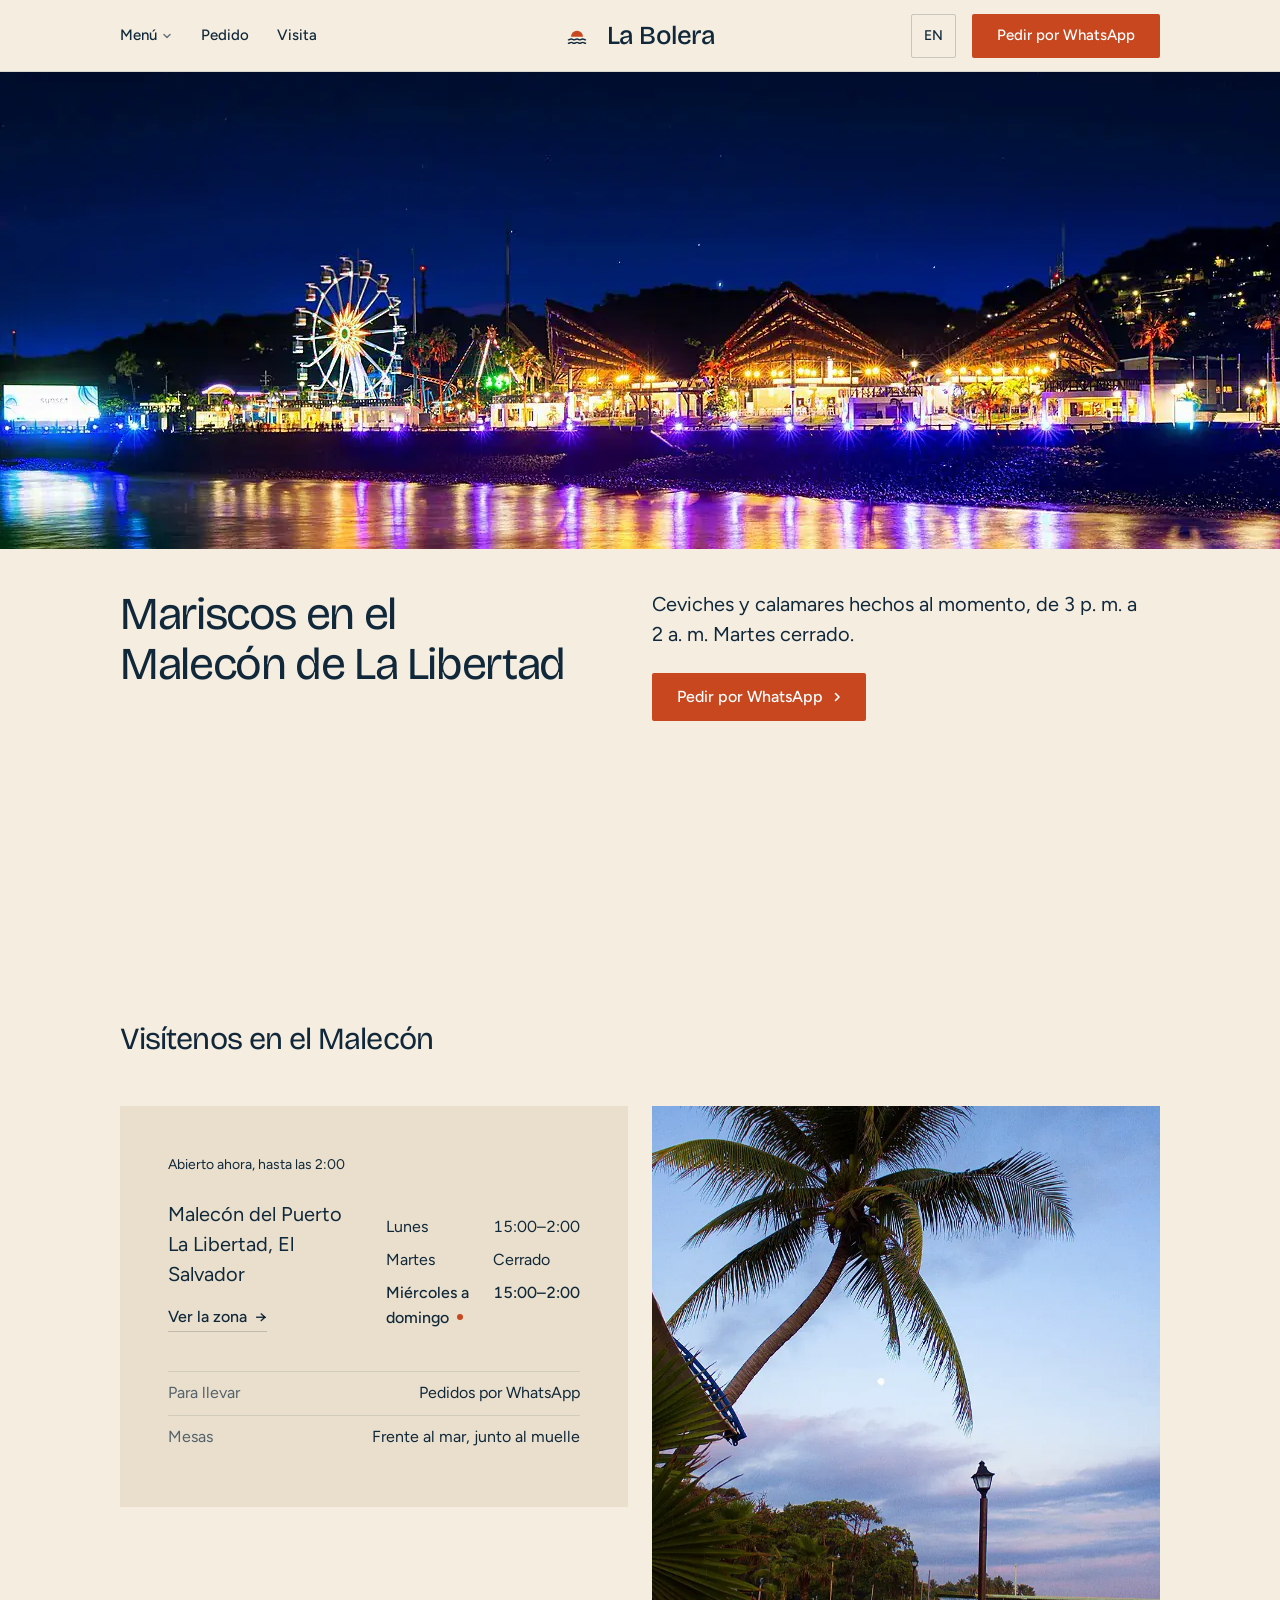
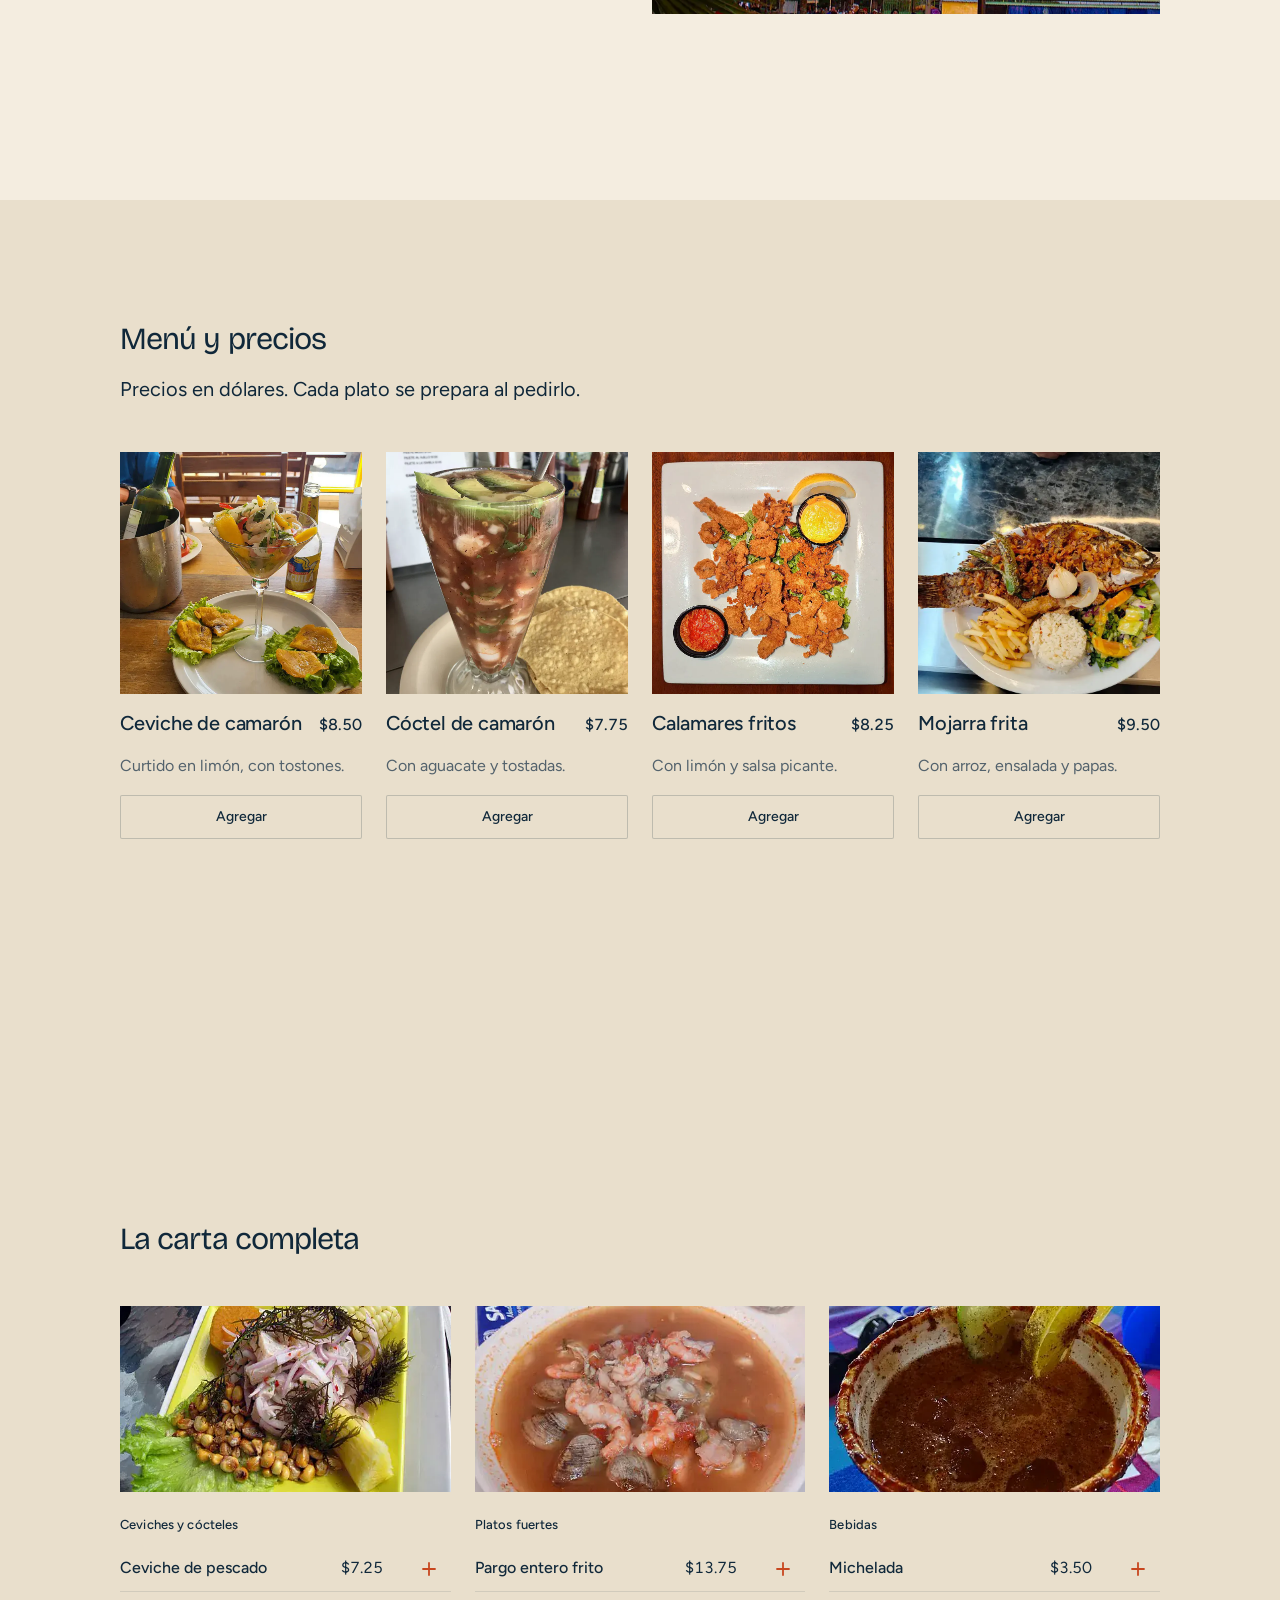
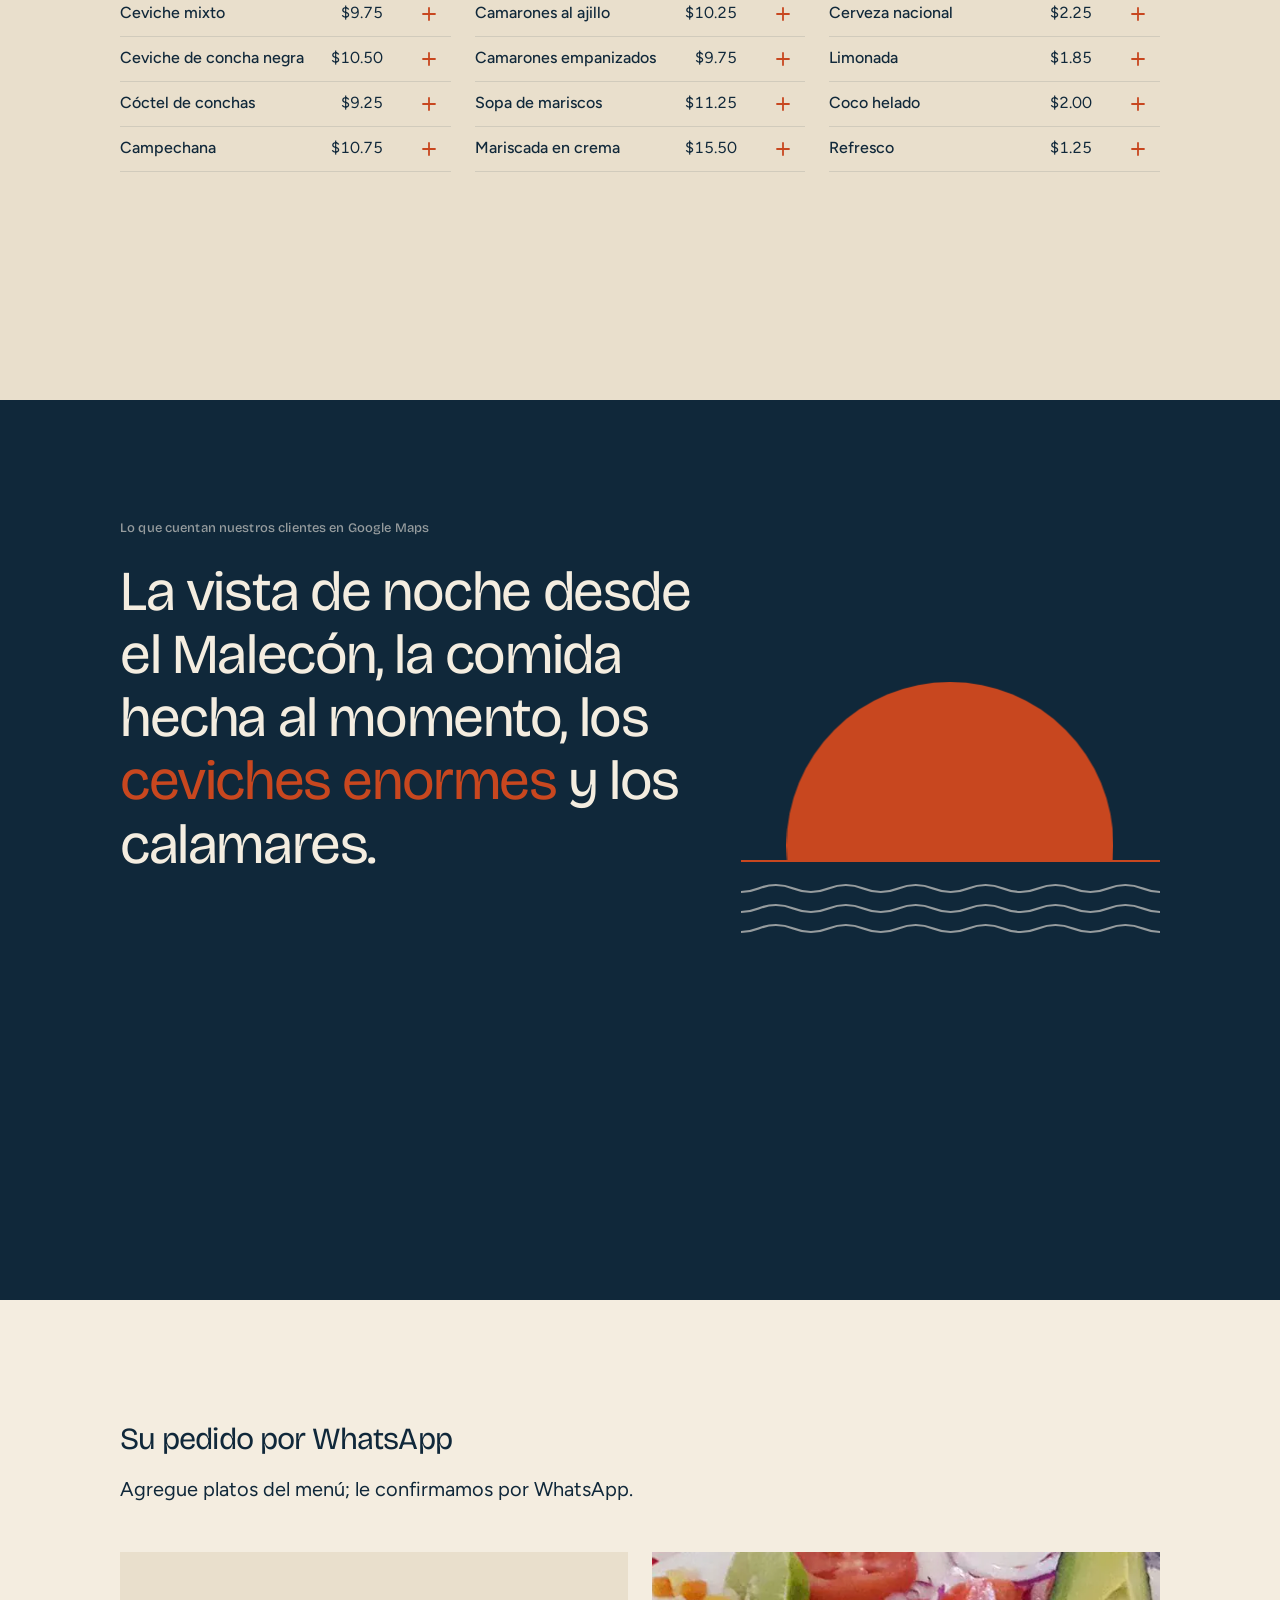
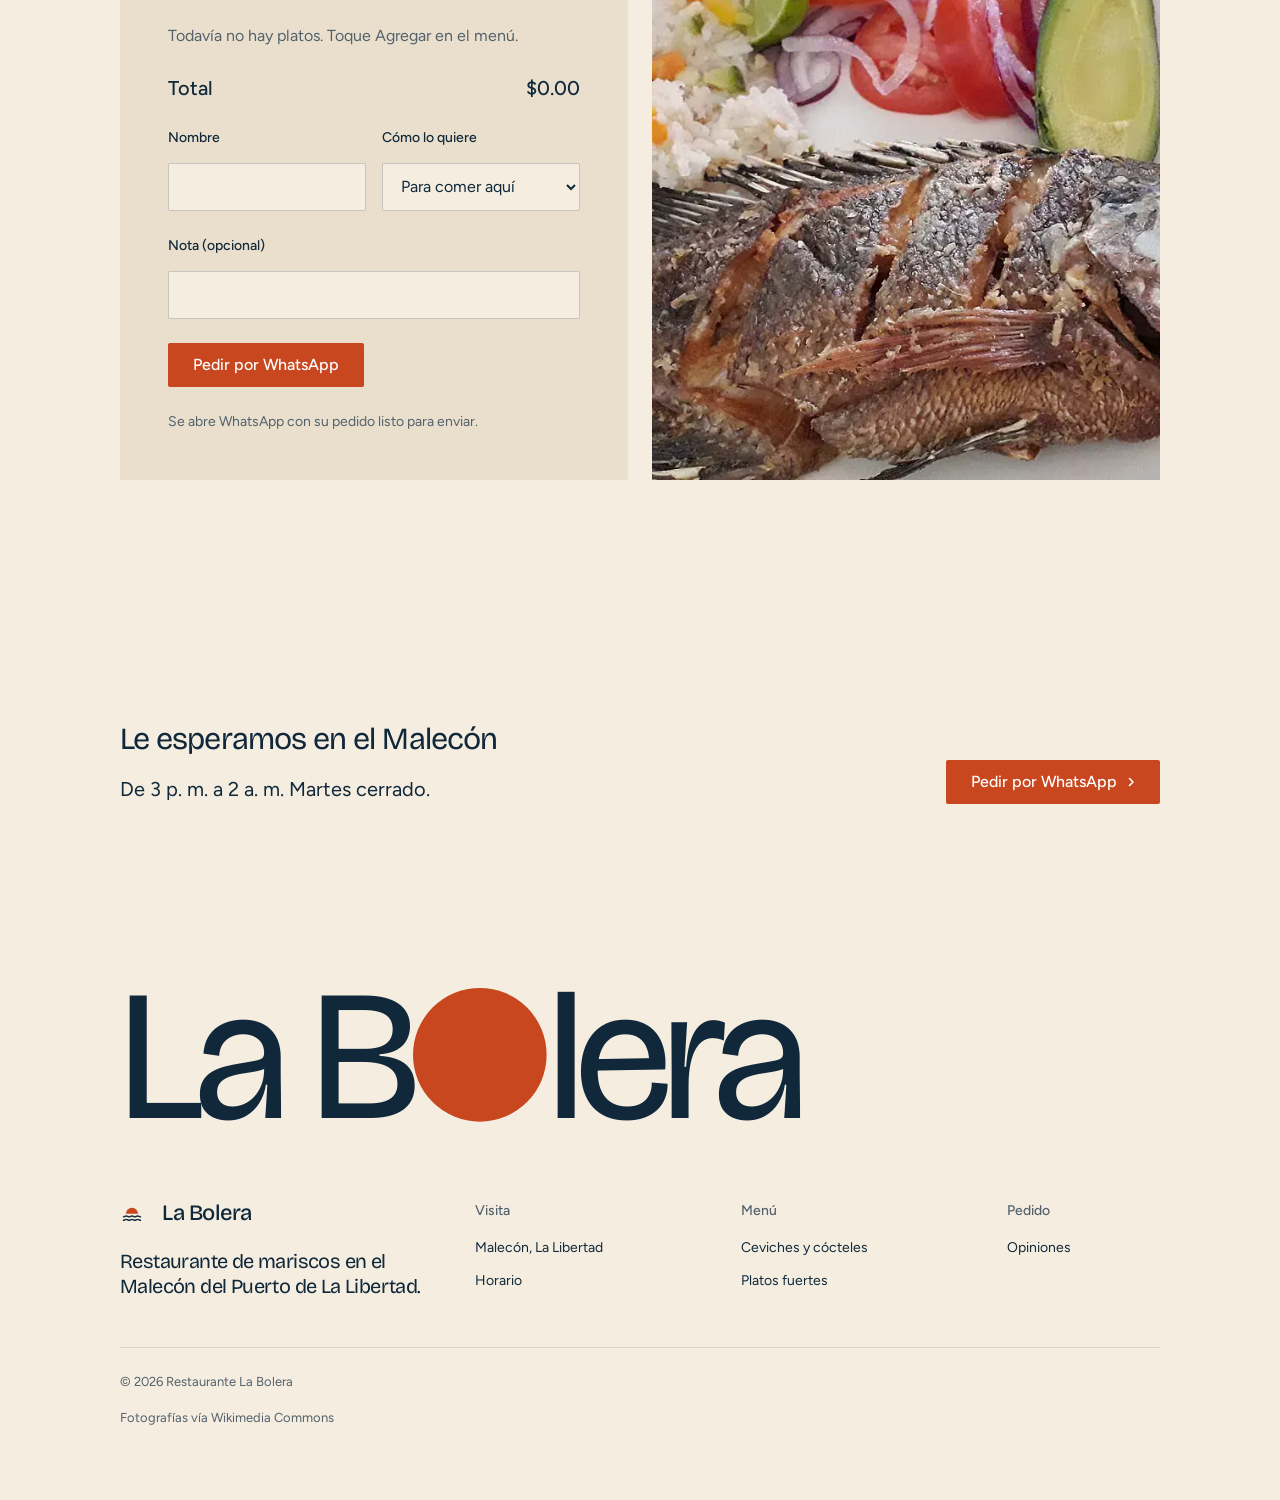
==== index.html @ 49427ff6 "Vista previa del sitio de Restaurante La Bolera Menú digital con fotos y precios (ES/EN), pedido por" ====
<!doctype html>
<html lang="es" data-type="place" data-radius="soft" data-buttons="solid" data-motion>
<head>
<meta charset="utf-8">
<meta name="viewport" content="width=device-width, initial-scale=1, viewport-fit=cover">
<title>Restaurante La Bolera: mariscos en el Malecón de La Libertad</title>
<meta name="description" content="Ceviches, cócteles de camarón, calamares y pescado frito frente al mar en el Puerto de La Libertad. Vea el menú con precios y haga su pedido por WhatsApp.">
<meta property="og:type" content="website">
<meta property="og:title" content="Restaurante La Bolera: mariscos en el Malecón de La Libertad">
<meta property="og:description" content="Menú con fotos y precios, en español e inglés, y pedidos por WhatsApp.">
<meta property="og:image" content="share.jpg">
<meta name="twitter:card" content="summary_large_image">
<link rel="icon" href="favicon.svg" type="image/svg+xml">
<meta name="theme-color" content="#f4ede0">
<!-- <link rel="canonical" href="https://[dominio del cliente]/"> -->
<meta name="site-kind" content="other">
<meta name="page-type" content="place">
<meta name="page-kind" content="place">
<link rel="preconnect" href="https://fonts.googleapis.com">
<link rel="preconnect" href="https://fonts.gstatic.com" crossorigin>
<link href="https://fonts.googleapis.com/css2?family=Bricolage+Grotesque:opsz,wdth,wght@12..96,75..100,400..600&family=Figtree:wght@400..600&display=swap" rel="stylesheet">
<link rel="stylesheet" href="assets/system.css">
<link rel="stylesheet" href="assets/ui/cards.css">
<link rel="stylesheet" href="assets/motion/motion.css">
<link rel="stylesheet" href="assets/backgrounds/backgrounds.css">
<link rel="stylesheet" href="assets/layout/layout.css">
<link rel="stylesheet" href="assets/icons/icon.css">
<style>
:root {
  --p-bg: #f4ede0; --p-surface: #e9dfcc; --p-ink: #10283a; --p-muted: #53626c;
  --p-accent: #c8471f; --p-accent-ink: #ffffff; --p-action: #c8471f; --p-action-ink: #ffffff;
  --p-inv-bg: #10283a; --p-inv-surface: #1e3445; --p-inv-ink: #f4ede0; --p-inv-muted: #969c9e;
  --p-inv-accent: #c8471f; --p-inv-accent-ink: #ffffff; --p-inv-action: #c8471f; --p-inv-action-ink: #ffffff;
  --font-display: "Bricolage Grotesque", system-ui, sans-serif;
  --font-text: "Figtree", system-ui, sans-serif;
  --display-weight: 400;
  --display-tracking: -0.03em;
}
</style>
<script>document.documentElement.classList.add('m-enter');setTimeout(()=>document.documentElement.classList.add('m-enter-done'),700)</script>
<script src="assets/backgrounds/backgrounds.js"></script>
<script>document.documentElement.classList.add('mo-js');setTimeout(()=>document.documentElement.classList.add('mo-safe'),2500)</script>
<link rel="modulepreload" href="assets/moments/moments.js">
<link rel="modulepreload" href="assets/moments/lib.js">
<link rel="modulepreload" href="assets/moments/word-highlight/moment.js">
<link rel="modulepreload" href="assets/moments/picture-develops/moment.js">
<!-- page CSS -->
<style>
  /* la marca provisional: el sol (la "bola") cayendo sobre dos olas del Pacífico; se cambia por el logo del cliente */
  .brand-mark { display: inline-block; width: 28px; height: 28px; flex: none; margin-right: 10px; vertical-align: middle; }
  .brand-mark .sun { fill: var(--p-accent); }
  .brand-mark .sea { fill: none; stroke: currentColor; stroke-width: 1.6; stroke-linecap: round; }
  .nav__logo { display: inline-flex; align-items: center; }
  .lang-toggle { min-height: 44px; min-width: 44px; padding: 0 12px; border: 1px solid var(--line-strong); border-radius: var(--r-btn); background: none; color: var(--ink); font: 500 14px/1 var(--font-text); cursor: pointer; }
  .lang-toggle:hover { background: color-mix(in oklab, var(--bg) 92%, var(--ink)); }
  .order-count { display: inline-grid; place-items: center; min-width: 22px; height: 22px; margin-left: 8px; padding: 0 6px; border-radius: 11px; background: var(--p-action-ink); color: var(--p-action); font: 600 12px/1 var(--font-text); }
  .order-count[hidden] { display: none; }

  /* parallax: la foto se mueve dentro de su marco, nunca el texto */
  .px-photo { overflow: hidden; }
  .px-photo > img[data-parallax] { will-change: transform; transform: translate3d(0, var(--px, 0px), 0) scale(1.14); }
  @media (prefers-reduced-motion: reduce) { [data-parallax] { transform: none !important; } }

  /* menú: platos con foto */
  #menu .dish .tile__media { --tile-ratio: 1 / 1; border-radius: 0; }
  #menu .dish p { color: var(--muted); }
  #menu .dish .dish__name { font: 500 var(--t-card)/1.3 var(--font-text); letter-spacing: -0.01em; color: var(--ink); }
  #menu .dish .tile__price { font-weight: 500; }
  .add-btn { min-height: 44px; }
  .rows--menu > li { grid-template-columns: minmax(0, 1fr) auto 44px; align-items: center; min-height: 44px; padding-block: 0; }
  .rows--menu > li:first-child { padding-top: 0; }
  .rows--menu .rows__value { font-variant-numeric: tabular-nums; }
  .add-icon { display: grid; place-items: center; width: 44px; height: 44px; border: 0; border-radius: var(--r-btn); background: none; color: var(--p-accent); cursor: pointer; }
  .add-icon:hover { background: color-mix(in oklab, var(--bg) 88%, var(--p-accent)); }
  .add-icon svg { width: 18px; height: 18px; }
  .add-icon.is-added, .add-btn.is-added { color: var(--p-ink); }
  #carta .t-label { color: var(--ink); margin-bottom: 12px; }
  .group-photo { margin: 0 0 var(--s-5); overflow: hidden; aspect-ratio: 16 / 9; }
  .group-photo > img { display: block; width: 100%; height: 100%; object-fit: cover; transition: transform 600ms var(--ease); }
  .hours dd { white-space: nowrap; }

  /* el lugar */
  .px-frame { margin: 0; overflow: hidden; aspect-ratio: 1 / 1; background: var(--surface); }
  .px-frame > img { display: block; width: 100%; height: 100%; object-fit: cover; }
  .develop { margin: 0; overflow: hidden; }
  @media (min-width: 1024px) { #pedido .grid { align-items: stretch; } #pedido .develop { height: 100%; } }
  @media (max-width: 1023px) { .develop { aspect-ratio: 4 / 3; } }
  .develop > img { display: block; width: 100%; height: 100%; object-fit: cover; }

  /* frase de los clientes */
  .statement .mo-wh__text { font: var(--display-weight) clamp(30px, 4.4vw, 60px)/1.12 var(--font-display); letter-spacing: -0.025em; max-width: 22ch; margin-top: var(--s-5); }
  .statement .t-label { color: var(--muted); }
  .statement.is-done .mo-wh__text strong { color: var(--p-accent); }
  /* el sol de la marca se pone detrás del mar mientras la sección pasa (parallax de un gráfico, no del texto) */
  .sunset { align-self: stretch; display: grid; grid-template-rows: minmax(0, 1fr) auto; min-height: 420px; }
  .sunset__sky { position: relative; overflow: hidden; border-bottom: 2px solid var(--p-accent); }
  .sunset__sun { position: absolute; left: 50%; bottom: 0; width: min(78%, 340px); aspect-ratio: 1; border-radius: 50%; background: var(--p-accent);
    transform: translate3d(-50%, calc(35% + var(--sun, 0%)), 0); will-change: transform; }
  .sunset__sea { display: block; width: 100%; height: 60px; margin-top: 18px; color: var(--p-inv-muted); }
  @media (prefers-reduced-motion: reduce) { .sunset__sun { transform: translate3d(-50%, 35%, 0); } }
  @media (max-width: 1023px) { .sunset { min-height: 220px; margin-top: var(--s-6); } .sunset__sun { width: min(46%, 220px); } }

  /* pedido */
  .order { background: var(--g-alt, var(--p-surface)); padding: 48px; display: grid; gap: var(--s-5); align-content: start; }
  .order__list { list-style: none; margin: 0; padding: 0; display: grid; }
  .order__list > li { display: grid; grid-template-columns: minmax(0, 1fr) auto auto; align-items: center; gap: var(--s-3); min-height: 48px; border-bottom: 1px solid var(--line); }
  .order__qty { display: inline-flex; align-items: center; gap: 2px; }
  .order__qty button { width: 44px; height: 44px; border: 1px solid var(--line-strong); border-radius: var(--r-btn); background: var(--bg); color: var(--ink); font: 500 18px/1 var(--font-text); cursor: pointer; }
  .order__qty output { min-width: 28px; text-align: center; font-variant-numeric: tabular-nums; }
  .order__line-total { min-width: 64px; text-align: right; font-variant-numeric: tabular-nums; }
  .order__empty { color: var(--muted); margin: 0; }
  .order__total { display: flex; justify-content: space-between; font: 500 20px/30px var(--font-text); }
  .order__fields { display: grid; grid-template-columns: 1fr 1fr; gap: var(--s-4); }
  .order .field input, .order .field select { width: 100%; height: 48px; padding: 0 14px; border: 1px solid var(--line-strong); border-radius: var(--r-btn); background: var(--bg); color: var(--ink); font: 400 16px/1 var(--font-text); }
  .order .field label { display: block; margin-bottom: 6px; font-size: 14px; }
  .order .field__error { color: #a3341a; font-size: 14px; margin: 6px 0 0; }
  .order__error { color: #a3341a; margin: 0; }
  
  .close__word .o-sun { display: inline-block; width: .72em; height: .72em; vertical-align: -0.02em; margin: 0 .01em; }
  .close__word .o-sun circle { fill: var(--p-accent); }

  @media (max-width: 1023px) {
    .order { padding: 32px; }
  }
  @media (max-width: 639px) {
    .order { padding: 24px; }
    .order__fields { grid-template-columns: 1fr; }
    .rows--menu > li { grid-template-columns: minmax(0, 1fr) auto 44px; }
    .nav__actions .lang-toggle { display: inline-grid; }
    #carta .span-4:not(:first-child) .group-photo { display: none; }
  }
</style>
</head>
<body>
<!-- type: place (restaurante de mariscos en el Malecón de La Libertad)
     deal: hero place, nav nav-split, close close-word (type moment "name"), footer footer-columns, rhythm surface-pairs,
     buttons solid, mark: provisional sun-over-waves (in place of the dealt leaf until the client's logo arrives),
     offer composition: dish tiles + ruled groups, place composition pair
     palette: brand tokens (night-navy ink, sand ground, sunset accent) in place of the dealt palette; type bricolage
     moments: picture-develops (#lugar), word-highlight (#clientes)
     client brief adds: parallax on photographs only (hero, #lugar), ES/EN switch, WhatsApp order list -->
<header class="nav nav--split">
  <div class="wrap nav__bar">
    <a class="skip-link" href="#top" data-i18n="skip">Ir al contenido</a>
    <a class="nav__logo" href="#top" aria-label="Restaurante La Bolera, inicio">
      <svg class="brand-mark" viewBox="0 0 28 28" aria-hidden="true"><path class="sun" d="M7 15a7 7 0 0 1 14 0z"/><path class="sea" d="M4 18.5c1.6 0 1.6-1 3.3-1s1.6 1 3.3 1 1.6-1 3.4-1 1.6 1 3.3 1 1.6-1 3.3-1 1.7 1 3.4 1M4 22.5c1.6 0 1.6-1 3.3-1s1.6 1 3.3 1 1.6-1 3.4-1 1.6 1 3.3 1 1.6-1 3.3-1 1.7 1 3.4 1"/></svg>La Bolera
    </a>
    <nav class="nav__links" aria-label="Principal" data-i18n-attr="aria-label:navMain">
      <div class="nav__item">
        <a class="nav__link" href="#menu"><span data-i18n="navMenu">Menú</span> <svg class="chev" viewBox="0 0 12 12" aria-hidden="true"><path d="M3 4.5l3 3 3-3" fill="none" stroke="currentColor" stroke-width="1.5" stroke-linecap="round" stroke-linejoin="round"/></svg></a>
        <div class="nav__menu">
          <div class="wrap grid">
            <a class="menu-card span-4" href="#menu">
              <div class="panel"><img class="frame__img" src="assets/img/photo-f150823936-500.webp" alt="" loading="lazy" data-source="stand-in" data-subject="ceviche de camarón"></div>
              <span class="t-card" data-i18n="navCev">Ceviches</span>
              <span class="t-small muted" data-i18n="navCevLine">Desde $7.25</span>
            </a>
            <a class="menu-card span-4" href="#menu">
              <div class="panel"><img class="frame__img" src="assets/img/photo-f106167845-500.webp" alt="" loading="lazy" data-source="stand-in" data-subject="cóctel de camarón"></div>
              <span class="t-card" data-i18n="navCoc">Cócteles</span>
              <span class="t-small muted" data-i18n="navCocLine">Desde $7.75</span>
            </a>
            <a class="menu-card span-4" href="#menu">
              <div class="panel"><img class="frame__img" src="assets/img/photo-f197892795-500.webp" alt="" loading="lazy" data-source="stand-in" data-subject="calamares fritos"></div>
              <span class="t-card" data-i18n="navFry">Frituras y platos fuertes</span>
              <span class="t-small muted" data-i18n="navFryLine">Desde $8.25</span>
            </a>
          </div>
        </div>
      </div>
      <div class="nav__item"><a class="nav__link" href="#pedido" data-i18n="navOrder">Pedido</a></div>
      <div class="nav__item"><a class="nav__link" href="#visita" data-i18n="navVisit">Visita</a></div>
    </nav>
    <div class="nav__actions">
      <button class="lang-toggle" type="button" data-lang-toggle aria-label="Read in English" lang="en">EN</button>
      <a class="btn btn--primary" href="#pedido"><span data-i18n="ctaOrder">Pedir por WhatsApp</span><span class="order-count" data-order-count hidden>0</span></a>
    </div>
    <button class="nav__toggle" type="button" aria-expanded="false" aria-label="Menú" data-i18n-attr="aria-label:navToggle">
      <svg width="18" height="18" viewBox="0 0 18 18" aria-hidden="true"><path d="M2 5h14M2 13h14" stroke="currentColor" stroke-width="1.6" stroke-linecap="round"/></svg>
    </button>
  </div>
</header>

<main id="top">
  <section class="hero hero--place" data-enter aria-labelledby="hero-h">
    <picture class="hero__bg" data-phone-fill>
      <img src="assets/img/photo-f139470769.webp" alt="El Malecón de La Libertad de noche, con las luces reflejadas en el mar" data-i18n-attr="alt:heroAlt" style="--ly-pos: 50% 42%" fetchpriority="high" data-source="stand-in" data-subject="Malecón de La Libertad de noche">
    </picture>
    <div class="wrap"><div class="hero-text">
      <div class="hero__text">
        <h1 id="hero-h" data-i18n="heroH">Mariscos en el Malecón de La Libertad</h1>
        <p class="hero__lead" data-i18n="heroLead">Ceviches y calamares hechos al momento, de 3&nbsp;p.&nbsp;m. a 2&nbsp;a.&nbsp;m. Martes cerrado.</p>
        <div class="btn-row"><a class="btn btn--primary" href="#pedido"><span data-i18n="ctaOrder">Pedir por WhatsApp</span><svg class="m-arrow" viewBox="0 0 12 12" aria-hidden="true"><path class="m-arrow__stem" d="M1 6h8"/><path class="m-arrow__head" d="M4.5 2.5 8 6l-3.5 3.5"/></svg></a></div>
      </div>
    </div></div>
  </section>

  <section class="section" id="visita" data-place="visit" aria-labelledby="visita-h">
    <div class="wrap">
      <div class="section-head"><h2 id="visita-h" data-i18n="visitH">Visítenos en el Malecón</h2></div>
      <div class="grid grid--top">
      <div class="visit visit--card span-6">
        <div class="visit__head"><p class="t-small" data-open-line></p></div>
        <div class="visit__cols">
          <div class="visit__col stack-4">
            <address class="visit__address"><span data-i18n="addr1">Malecón del Puerto</span><br>La Libertad, El Salvador</address>
            <a class="link" href="https://www.openstreetmap.org/search?query=Malec%C3%B3n%20Puerto%20de%20La%20Libertad%20El%20Salvador" target="_blank" rel="noopener" data-i18n="seeArea">Ver la zona</a>
          </div>
          <div class="visit__col">
            <dl class="hours" data-tz="America/El_Salvador">
              <dt data-days="mon" data-i18n="dMon">Lunes</dt><dd>15:00–2:00</dd>
              <dt data-days="tue" data-i18n="dTue">Martes</dt><dd data-i18n="closed">Cerrado</dd>
              <dt data-days="wed-sun" data-i18n="dWedSun">Miércoles a domingo</dt><dd>15:00–2:00</dd>
            </dl>
          </div>
        </div>
        <ul class="visit__rows">
          <li><span data-i18n="rowOrderK">Para llevar</span><span data-i18n="rowOrderV">Pedidos por WhatsApp</span></li>
          <li><span data-i18n="rowViewK">Mesas</span><span data-i18n="rowViewV">Frente al mar, junto al muelle</span></li>
        </ul>
      </div>
      <figure class="pl-photo px-photo span-6 start-7" style="--pl-r: 1"><img data-parallax="0.1" src="assets/img/photo-f22459896-960.webp" srcset="assets/img/photo-f22459896-500.webp 500w, assets/img/photo-f22459896-960.webp 960w" sizes="(max-width: 1023px) 100vw, 588px" alt="Palmera y faroles en el paseo del Malecón de La Libertad al anochecer" data-i18n-attr="alt:visitAlt" loading="lazy" data-source="stand-in" data-subject="Malecón de La Libertad"></figure>
      </div>
    </div>
  </section>

  <section class="section ground-surface" id="menu" aria-labelledby="menu-h">
    <div class="wrap">
      <div>
        <div class="section-head">
          <h2 id="menu-h" data-i18n="menuH">Menú y precios</h2>
          <p data-i18n="menuSide">Precios en dólares. Cada plato se prepara al pedirlo.</p>
        </div>
        <div class="grid">
          <article class="tile dish span-3">
            <div class="tile__media"><img src="assets/img/photo-f150823936-500.webp" srcset="assets/img/photo-f150823936-500.webp 500w, assets/img/photo-f150823936-960.webp 960w" sizes="(max-width: 639px) 50vw, 564px" alt="Ceviche de camarón servido en copa, con tostones" data-i18n-attr="alt:altCevCam" loading="lazy" data-source="stand-in" data-subject="ceviche de camarón"></div>
            <div class="tile__head"><p class="dish__name" data-i18n="iCevCam">Ceviche de camarón</p><span class="tile__price" data-assumed>$8.50</span></div>
            <p data-i18n="dCevCam">Curtido en limón, con tostones.</p>
            <button class="btn btn--secondary btn--sm add-btn" type="button" data-add="cev-cam"><span data-i18n="add">Agregar</span></button>
          </article>
          <article class="tile dish span-3">
            <div class="tile__media"><img src="assets/img/photo-f106167845-500.webp" srcset="assets/img/photo-f106167845-500.webp 500w, assets/img/photo-f106167845-960.webp 960w" sizes="(max-width: 639px) 50vw, 564px" alt="Cóctel de camarón en vaso alto, con aguacate y tostadas" data-i18n-attr="alt:altCocCam" loading="lazy" data-source="stand-in" data-subject="cóctel de camarón"></div>
            <div class="tile__head"><p class="dish__name" data-i18n="iCocCam">Cóctel de camarón</p><span class="tile__price" data-assumed>$7.75</span></div>
            <p data-i18n="dCocCam">Con aguacate y tostadas.</p>
            <button class="btn btn--secondary btn--sm add-btn" type="button" data-add="coc-cam"><span data-i18n="add">Agregar</span></button>
          </article>
          <article class="tile dish span-3">
            <div class="tile__media"><img src="assets/img/photo-f197892795-500.webp" srcset="assets/img/photo-f197892795-500.webp 500w, assets/img/photo-f197892795-960.webp 960w" sizes="(max-width: 639px) 50vw, 564px" alt="Calamares fritos con salsa picante y limón" data-i18n-attr="alt:altCalam" loading="lazy" data-source="stand-in" data-subject="calamares fritos"></div>
            <div class="tile__head"><p class="dish__name" data-i18n="iCalam">Calamares fritos</p><span class="tile__price" data-assumed>$8.25</span></div>
            <p data-i18n="dCalam">Con limón y salsa picante.</p>
            <button class="btn btn--secondary btn--sm add-btn" type="button" data-add="calam"><span data-i18n="add">Agregar</span></button>
          </article>
          <article class="tile dish span-3">
            <div class="tile__media"><img src="assets/img/photo-f155940695-960.webp" srcset="assets/img/photo-f155940695-500.webp 500w, assets/img/photo-f155940695-960.webp 960w" sizes="(max-width: 639px) 50vw, 564px" alt="Mojarra frita entera con arroz, ensalada y papas" data-i18n-attr="alt:altMoj" loading="lazy" data-source="stand-in" data-subject="mojarra frita"></div>
            <div class="tile__head"><p class="dish__name" data-i18n="iMoj">Mojarra frita</p><span class="tile__price" data-assumed>$9.50</span></div>
            <p data-i18n="dMoj">Con arroz, ensalada y papas.</p>
            <button class="btn btn--secondary btn--sm add-btn" type="button" data-add="moj"><span data-i18n="add">Agregar</span></button>
          </article>
        </div>
      </div>
    </div>
  </section>

  <section class="section ground-surface" id="carta" aria-labelledby="carta-h">
    <div class="wrap">
      <div class="section-head"><h2 id="carta-h" data-i18n="cartaH">La carta completa</h2></div>
      <div class="grid grid--top">
        <div class="span-4">
          <figure class="group-photo"><img src="assets/img/photo-f3749415-960.webp" srcset="assets/img/photo-f3749415-500.webp 500w, assets/img/photo-f3749415-960.webp 960w" sizes="(max-width: 639px) 100vw, 384px" alt="Ceviche de pescado con cebolla morada, maíz y camote" data-i18n-attr="alt:altGCev" loading="lazy" data-source="stand-in" data-subject="ceviche de pescado"></figure>
          <p class="t-label" data-i18n="gCev">Ceviches y cócteles</p>
          <ul class="rows rows--menu">
            <li><span class="rows__name" data-i18n="iCevPes">Ceviche de pescado</span><span class="rows__value" data-assumed>$7.25</span><button class="add-icon" type="button" data-add="cev-pes" aria-label="Agregar"><svg viewBox="0 0 18 18" aria-hidden="true"><path d="M9 3v12M3 9h12" stroke="currentColor" stroke-width="1.8" stroke-linecap="round"/></svg></button></li>
            <li><span class="rows__name" data-i18n="iCevMix">Ceviche mixto</span><span class="rows__value" data-assumed>$9.75</span><button class="add-icon" type="button" data-add="cev-mix" aria-label="Agregar"><svg viewBox="0 0 18 18" aria-hidden="true"><path d="M9 3v12M3 9h12" stroke="currentColor" stroke-width="1.8" stroke-linecap="round"/></svg></button></li>
            <li><span class="rows__name" data-i18n="iCevCon">Ceviche de concha negra</span><span class="rows__value" data-assumed>$10.50</span><button class="add-icon" type="button" data-add="cev-con" aria-label="Agregar"><svg viewBox="0 0 18 18" aria-hidden="true"><path d="M9 3v12M3 9h12" stroke="currentColor" stroke-width="1.8" stroke-linecap="round"/></svg></button></li>
            <li><span class="rows__name" data-i18n="iCocCon">Cóctel de conchas</span><span class="rows__value" data-assumed>$9.25</span><button class="add-icon" type="button" data-add="coc-con" aria-label="Agregar"><svg viewBox="0 0 18 18" aria-hidden="true"><path d="M9 3v12M3 9h12" stroke="currentColor" stroke-width="1.8" stroke-linecap="round"/></svg></button></li>
            <li><span class="rows__name" data-i18n="iCamp">Campechana</span><span class="rows__value" data-assumed>$10.75</span><button class="add-icon" type="button" data-add="camp" aria-label="Agregar"><svg viewBox="0 0 18 18" aria-hidden="true"><path d="M9 3v12M3 9h12" stroke="currentColor" stroke-width="1.8" stroke-linecap="round"/></svg></button></li>
          </ul>
        </div>
        <div class="span-4">
          <figure class="group-photo"><img src="assets/img/photo-f31370074-960.webp" srcset="assets/img/photo-f31370074-500.webp 500w, assets/img/photo-f31370074-960.webp 960w" sizes="(max-width: 639px) 100vw, 384px" alt="Sopa de mariscos con camarones y almejas" data-i18n-attr="alt:altGMain" loading="lazy" data-source="stand-in" data-subject="sopa de mariscos"></figure>
          <p class="t-label" data-i18n="gMain">Platos fuertes</p>
          <ul class="rows rows--menu">
            <li><span class="rows__name" data-i18n="iPargo">Pargo entero frito</span><span class="rows__value" data-assumed>$13.75</span><button class="add-icon" type="button" data-add="pargo" aria-label="Agregar"><svg viewBox="0 0 18 18" aria-hidden="true"><path d="M9 3v12M3 9h12" stroke="currentColor" stroke-width="1.8" stroke-linecap="round"/></svg></button></li>
            <li><span class="rows__name" data-i18n="iAjillo">Camarones al ajillo</span><span class="rows__value" data-assumed>$10.25</span><button class="add-icon" type="button" data-add="ajillo" aria-label="Agregar"><svg viewBox="0 0 18 18" aria-hidden="true"><path d="M9 3v12M3 9h12" stroke="currentColor" stroke-width="1.8" stroke-linecap="round"/></svg></button></li>
            <li><span class="rows__name" data-i18n="iEmp">Camarones empanizados</span><span class="rows__value" data-assumed>$9.75</span><button class="add-icon" type="button" data-add="emp" aria-label="Agregar"><svg viewBox="0 0 18 18" aria-hidden="true"><path d="M9 3v12M3 9h12" stroke="currentColor" stroke-width="1.8" stroke-linecap="round"/></svg></button></li>
            <li><span class="rows__name" data-i18n="iSopa">Sopa de mariscos</span><span class="rows__value" data-assumed>$11.25</span><button class="add-icon" type="button" data-add="sopa" aria-label="Agregar"><svg viewBox="0 0 18 18" aria-hidden="true"><path d="M9 3v12M3 9h12" stroke="currentColor" stroke-width="1.8" stroke-linecap="round"/></svg></button></li>
            <li><span class="rows__name" data-i18n="iMarisc">Mariscada en crema</span><span class="rows__value" data-assumed>$15.50</span><button class="add-icon" type="button" data-add="marisc" aria-label="Agregar"><svg viewBox="0 0 18 18" aria-hidden="true"><path d="M9 3v12M3 9h12" stroke="currentColor" stroke-width="1.8" stroke-linecap="round"/></svg></button></li>
          </ul>
        </div>
        <div class="span-4">
          <figure class="group-photo"><img src="assets/img/photo-f146030558-960.webp" srcset="assets/img/photo-f146030558-500.webp 500w, assets/img/photo-f146030558-960.webp 960w" sizes="(max-width: 639px) 100vw, 384px" alt="Michelada de tamarindo con limón y borde de chile" data-i18n-attr="alt:altGDrinks" loading="lazy" data-source="stand-in" data-subject="michelada"></figure>
          <p class="t-label" data-i18n="gDrinks">Bebidas</p>
          <ul class="rows rows--menu">
            <li><span class="rows__name" data-i18n="iMich">Michelada</span><span class="rows__value" data-assumed>$3.50</span><button class="add-icon" type="button" data-add="mich" aria-label="Agregar"><svg viewBox="0 0 18 18" aria-hidden="true"><path d="M9 3v12M3 9h12" stroke="currentColor" stroke-width="1.8" stroke-linecap="round"/></svg></button></li>
            <li><span class="rows__name" data-i18n="iBeer">Cerveza nacional</span><span class="rows__value" data-assumed>$2.25</span><button class="add-icon" type="button" data-add="beer" aria-label="Agregar"><svg viewBox="0 0 18 18" aria-hidden="true"><path d="M9 3v12M3 9h12" stroke="currentColor" stroke-width="1.8" stroke-linecap="round"/></svg></button></li>
            <li><span class="rows__name" data-i18n="iLim">Limonada</span><span class="rows__value" data-assumed>$1.85</span><button class="add-icon" type="button" data-add="lim" aria-label="Agregar"><svg viewBox="0 0 18 18" aria-hidden="true"><path d="M9 3v12M3 9h12" stroke="currentColor" stroke-width="1.8" stroke-linecap="round"/></svg></button></li>
            <li><span class="rows__name" data-i18n="iCoco">Coco helado</span><span class="rows__value" data-assumed>$2.00</span><button class="add-icon" type="button" data-add="coco" aria-label="Agregar"><svg viewBox="0 0 18 18" aria-hidden="true"><path d="M9 3v12M3 9h12" stroke="currentColor" stroke-width="1.8" stroke-linecap="round"/></svg></button></li>
            <li><span class="rows__name" data-i18n="iSoda">Refresco</span><span class="rows__value" data-assumed>$1.25</span><button class="add-icon" type="button" data-add="soda" aria-label="Agregar"><svg viewBox="0 0 18 18" aria-hidden="true"><path d="M9 3v12M3 9h12" stroke="currentColor" stroke-width="1.8" stroke-linecap="round"/></svg></button></li>
          </ul>
        </div>
      </div>
    </div>
  </section>

  <section class="section statement ground-inverse" id="clientes" data-moment="word-highlight" aria-labelledby="clientes-h">
    <div class="wrap grid grid--top">
      <div class="span-7">
        <h2 class="t-label" id="clientes-h" data-i18n="revH">Lo que cuentan nuestros clientes en Google Maps</h2>
        <p class="mo-wh__text" data-i18n-html="revText">La vista de noche desde el Malecón, la comida hecha al momento, los <strong>ceviches enormes</strong> y los calamares.</p>
      </div>
      <div class="sunset span-5" aria-hidden="true">
        <div class="sunset__sky"><span class="sunset__sun" data-sun></span></div>
        <svg class="sunset__sea" viewBox="0 0 360 60" preserveAspectRatio="none"><path d="M0 12c15 0 15-7 30-7s15 7 30 7 15-7 30-7 15 7 30 7 15-7 30-7 15 7 30 7 15-7 30-7 15 7 30 7 15-7 30-7 15 7 30 7 15-7 30-7 15 7 30 7M0 32c15 0 15-7 30-7s15 7 30 7 15-7 30-7 15 7 30 7 15-7 30-7 15 7 30 7 15-7 30-7 15 7 30 7 15-7 30-7 15 7 30 7 15-7 30-7 15 7 30 7M0 52c15 0 15-7 30-7s15 7 30 7 15-7 30-7 15 7 30 7 15-7 30-7 15 7 30 7 15-7 30-7 15 7 30 7 15-7 30-7 15 7 30 7 15-7 30-7 15 7 30 7" fill="none" stroke="currentColor" stroke-width="2.2" stroke-linecap="round"/></svg>
      </div>
    </div>
  </section>

  <section class="section" id="pedido" aria-labelledby="pedido-h">
    <div class="wrap">
      <div class="section-head">
        <h2 id="pedido-h" data-i18n="orderH">Su pedido por WhatsApp</h2>
        <p data-i18n="orderSide">Agregue platos del menú; le confirmamos por WhatsApp.</p>
      </div>
      <div class="grid grid--top">
        <form class="order span-6" id="order-form" action="https://wa.me/50374756008" method="get" target="_blank" novalidate>
          <ul class="order__list" data-order-list aria-live="polite"></ul>
          <p class="order__empty" data-order-empty data-i18n="orderEmpty">Todavía no hay platos. Toque Agregar en el menú.</p>
          <div class="order__total"><span data-i18n="total">Total</span><span data-order-total>$0.00</span></div>
          <div class="order__fields">
            <div class="field"><label for="o-name" data-i18n="fName">Nombre</label>
              <input id="o-name" name="nombre" type="text" autocomplete="name" aria-describedby="o-name-err">
              <p class="field__error" id="o-name-err" hidden data-i18n="errName">Escriba el nombre para el pedido.</p></div>
            <div class="field"><label for="o-mode" data-i18n="fMode">Cómo lo quiere</label>
              <select id="o-mode" name="modo"><option value="here" data-i18n="modeHere">Para comer aquí</option><option value="go" data-i18n="modeGo">Para llevar</option></select></div>
          </div>
          <div class="field"><label for="o-note" data-i18n="fNote">Nota (opcional)</label>
            <input id="o-note" name="nota" type="text" autocomplete="off"></div>
          <input type="hidden" name="text" value="">
          <p class="order__error" data-order-error hidden role="alert" data-i18n="errEmpty">Agregue al menos un plato del menú.</p>
          <div class="btn-row"><button class="btn btn--primary" type="submit"><span data-i18n="ctaOrder">Pedir por WhatsApp</span></button></div>
          <p class="t-small muted" data-i18n="orderNote">Se abre WhatsApp con su pedido listo para enviar.</p>
        </form>
        <figure class="develop order-photo span-6 start-7" data-moment="picture-develops"><img src="assets/img/photo-f106961743.webp" alt="Mojarra frita servida con aguacate, tomate y arroz" data-i18n-attr="alt:orderAlt" loading="lazy" data-source="stand-in" data-subject="mojarra frita"></figure>
      </div>
    </div>
  </section>
</main>

<footer class="footer closing" id="contact" aria-labelledby="close-h">
  <div class="wrap">
    <div class="closing__cta close--word">
      <div class="section-head--split">
        <div><h2 id="close-h" data-i18n="closeH">Le esperamos en el Malecón</h2><p class="t-lead" data-i18n="closeLead">De 3&nbsp;p.&nbsp;m. a 2&nbsp;a.&nbsp;m. Martes cerrado.</p></div>
        <a class="btn btn--primary" href="#pedido"><span data-i18n="ctaOrder">Pedir por WhatsApp</span><svg class="m-arrow" viewBox="0 0 12 12" aria-hidden="true"><path class="m-arrow__stem" d="M1 6h8"/><path class="m-arrow__head" d="M4.5 2.5 8 6l-3.5 3.5"/></svg></a>
      </div>
      <p class="close__word" aria-hidden="true">La B<svg class="o-sun" viewBox="0 0 10 10"><circle cx="5" cy="5" r="5"/></svg>lera</p>
    </div>
    <div class="closing__links">
      <div class="grid">
        <div class="span-4 stack-4">
          <a class="nav__logo" href="#top" aria-label="Restaurante La Bolera, inicio"><svg class="brand-mark" viewBox="0 0 28 28" aria-hidden="true"><path class="sun" d="M7 15a7 7 0 0 1 14 0z"/><path class="sea" d="M4 18.5c1.6 0 1.6-1 3.3-1s1.6 1 3.3 1 1.6-1 3.4-1 1.6 1 3.3 1 1.6-1 3.3-1 1.7 1 3.4 1M4 22.5c1.6 0 1.6-1 3.3-1s1.6 1 3.3 1 1.6-1 3.4-1 1.6 1 3.3 1 1.6-1 3.3-1 1.7 1 3.4 1"/></svg>La Bolera</a>
          <p class="footer__lede" data-i18n="footLede">Restaurante de mariscos en el Malecón del Puerto de La Libertad.</p>
        </div>
        <div class="span-3 footer__col"><h3 data-i18n="navVisit">Visita</h3><ul><li><a href="#visita" data-i18n="addrShort">Malecón, La Libertad</a></li><li><a href="#visita" data-i18n="footHours">Horario</a></li></ul></div>
        <div class="span-3 footer__col"><h3 data-i18n="navMenu">Menú</h3><ul><li><a href="#menu" data-i18n="gCev">Ceviches y cócteles</a></li><li><a href="#menu" data-i18n="gMain">Platos fuertes</a></li></ul></div>
        <div class="span-2 footer__col"><h3 data-i18n="navOrder">Pedido</h3><ul><li><a href="#clientes" data-i18n="footRev">Opiniones</a></li></ul></div>
      </div>
      <div class="footer__legal">
        <span>&copy; 2026 Restaurante La Bolera</span>
        <div class="socials"></div>
        <a class="credits" href="credits.html" data-i18n="credits">Fotografías vía Wikimedia Commons</a>
      </div>
    </div>
  </div>
</footer>

<nav class="actionbar" aria-label="Acciones rápidas">
  <a class="btn btn--primary" href="#pedido"><span data-i18n="ctaOrder">Pedir por WhatsApp</span><span class="order-count" data-order-count hidden>0</span></a>
</nav>

<script type="module" src="assets/system.js"></script>
<script type="module" src="assets/motion/motion.js"></script>
<script type="module" src="assets/layout/layout.js"></script>
<script src="site.js" defer></script>
</body>
</html>
---- assets/system.css ----
/*
  taste-skill system.css - the one system for the page. Link it first, then assets/ui/cards.css (the
  feature card, its panel and the fragment placements), then set the palette (--p-*), the fonts and
  the radius set on :root in the page (node scripts/start.mjs prints that block).
  Do not add a second grid, spacing scale, type scale, radius scale, button or card style.
*/

/* ---------------------------------------------------------------- tokens */
:root {
  /* palette (hex only; fx.js reads --bg --surface --ink --muted --accent --accent-ink) */
  --p-bg: #ffffff;
  --p-surface: #f4f4f4;
  --p-ink: #111111;
  --p-muted: #6b6b6b;
  --p-accent: #1a4be0;
  --p-accent-ink: #ffffff;
  --p-action: #1a4be0;      /* buttons, links, focus: the accent, or the ink when the accent is too pale */
  --p-action-ink: #ffffff;
  --p-inv-bg: #111111;
  --p-inv-surface: #1c1c1c;
  --p-inv-ink: #f4f4f4;
  --p-inv-muted: #a3a3a3;
  --p-inv-accent: #ffffff;
  --p-inv-accent-ink: #111111;
  --p-inv-action: #ffffff;
  --p-inv-action-ink: #111111;
  /* the lit ground behind UI and in the closing band (references/cards.md), one per page, tech pages only
     (none on kind other, which is flat): <html data-ground="sand|sky|sage|painting">. system.js gives it to every ground
     that holds UI, on light and dark pages alike; --hue on one panel changes only its accent */
  --ground-bg: #d9ccb7; --ground-surface: #e9e0d2; --ground-ink: #2a2622; --ground-muted: #5a534a; --ground-accent: #a8794a;

  /* fonts */
  --font-display: system-ui, -apple-system, "Segoe UI", sans-serif;
  --font-text: system-ui, -apple-system, "Segoe UI", sans-serif;
  --font-mono: ui-monospace, "SFMono-Regular", Menlo, Consolas, monospace;
  --display-weight: 400;    /* headlines 400; 500 on a tech page (software, gaming, hardware) */
  --display-tracking: -0.025em;

  /* the page rhythm (references/layout-v4.md): one section per screen. The header is fixed and
     --nav tall; every section is padded --padt above and --padb (plus the phone action bar, --bar)
     below, and is exactly one or two screens tall (--h: 1 or 2; --hm on a phone). The hero's words
     start --hgap under the header and its content ends --hpadb above the fold. */
  --nav: 72px;
  --padt: 120px;
  --padb: 72px;
  --hgap: 48px;
  --hpadb: 64px;
  --bar: 0px;
  /* grid: one .wrap (alias .container) for the header, every section and the footer, the same
     --gut on both sides: 1280 wide at x 80-1360 at 1440, 342 at x 24-366 at 390 */
  --container: 1280px;
  --gut: 80px;
  --pad: var(--gut);
  --gutter: 24px;

  /* spacing: 4/8 scale */
  --s-1: 4px;  --s-2: 8px;  --s-3: 12px; --s-4: 16px; --s-5: 24px;
  --s-6: 32px; --s-7: 48px; --s-8: 64px; --s-9: 96px; --s-10: 128px;
  --section: 40px;      /* only a .section outside main (the kit's demo pages); every main > section and
                           footer.closing take --padt and --padb */
  --section-band: 56px; /* the same for an older footer outside footer.closing */
  --head-gap: 48px;     /* the one heading-to-content gap, 32 on a phone (layout.css reads it as --ly-head-gap) */
  --card-pad: 16px;     /* card padding (cards.css sets its own for cards with a panel) */
  --card-gap: 16px;     /* gap between cards */

  /* type scale (the only sizes on the page) */
  --t-label: 13px;
  --t-small: 14px;
  --t-body: 16px;
  --t-lead: 18px;
  --t-card: 18px;
  --t-h3: 24px;
  /* straight lines from the phone size at 390 to the desktop size at 1440 (system.md's table) */
  --t-h2: clamp(30px, 1.72vw + 23.3px, 48px);
  --t-h1: clamp(38px, 3.24vw + 25.4px, 72px);
  /* a big number stays a step under the h2 (VI-11): 38 at 1440, 28 at 390, so it never reads as a
     section heading; a stats row and a price set their own, smaller still */
  --t-stat: clamp(28px, .952vw + 24.29px, 38px);

  /* radius: one scale (soft by default; data-radius on <html> switches it) */
  --r-sm: 8px;  --r-md: 12px; --r-lg: 20px; --r-btn: 8px;

  /* controls (fixed here; a page never adds its own) */
  --btn-h: 44px;
  --btn-h-sm: 36px;
  --nav-h: var(--nav);  /* the older name, kept for the kit's files */
  --icon: 16px;         /* small icons: socials, menu chevrons, mono brand marks */

  /* motion: the one UI ease-out (motion.css --m-ease and ui/base.css --u-ease read it; references/motion.md) */
  --ease: cubic-bezier(.2, .8, .2, 1);
  --dur: 180ms;
}
html[data-radius="sharp"] { --r-sm: 4px; --r-md: 6px;  --r-lg: 8px;  --r-btn: 4px; }
html[data-radius="soft"]  { --r-sm: 8px; --r-md: 12px; --r-lg: 20px; --r-btn: 8px; }
html[data-radius="round"] { --r-sm: 10px; --r-md: 16px; --r-lg: 24px; --r-btn: 999px; }
/* the four lit grounds (references/cards.md); sand is the default above. painting goes with
   painterly-landscape (x.ai's daylight sky over olive hills) */
html[data-ground="sky"]      { --ground-bg: #c6d3df; --ground-surface: #d6e0e9; --ground-ink: #25303a; --ground-muted: #4d5964; --ground-accent: #3f6a92; }
html[data-ground="sage"]     { --ground-bg: #cdd6c6; --ground-surface: #dce3d6; --ground-ink: #262d24; --ground-muted: #535b51; --ground-accent: #6c8e63; }
html[data-ground="painting"] { --ground-bg: #79a8d6; --ground-surface: #a6c4e2; --ground-ink: #16212c; --ground-muted: #273949; --ground-accent: #9c9b3c; }
/* cards.css takes its card and panel radii from this scale */
html[data-radius] .card { --c-r: var(--r-lg); }
html[data-radius] .panel { --p-r: var(--r-md); }

/* a phone: the header 56, the sections padded 96 / 48, the hero's words 40 under the header and its
   content ending 24 above the fold, 24 at both sides, 12 between columns */
@media (max-width: 639px) {
  :root { --nav: 56px; --padt: 96px; --padb: 48px; --hgap: 40px; --hpadb: 24px; --gut: 24px; --gutter: 12px; --card-gap: 12px; --head-gap: 32px; }
}
@media (min-width: 640px) {
  :root { --gut: 48px; --section: 48px; --section-band: 72px; --card-pad: 24px; }
}
@media (min-width: 1024px) {
  :root { --gut: 80px; --section: 56px; --section-band: 96px; --card-gap: 24px;
          --t-lead: 20px; --t-card: 20px; --t-h3: 28px; }
  /* a place (and a local service): the 1200 column at x 120-1320 */
  html[data-type="place"] { --gut: 120px; --container: 1200px; }
}
/* a place (VI-06, ST-96, PH-23): its own smaller type (h1 48/53 and 32/37, h2 32/40 and 24/30, titles
   and the sub-line 20 and 18), the Recipe 3 hero's gap under its photograph (40, 24 on a phone),
   square photographs and cards and 2px buttons, whatever data-radius and data-buttons say */
:root[data-type="place"] {
  --hgap: 40px;
  --t-h1: clamp(32px, 1.524vw + 26.06px, 48px);
  --t-h2: clamp(24px, .762vw + 21px, 32px);
  --t-h3: clamp(20px, .381vw + 18.51px, 24px);
  --r-sm: 2px; --r-md: 0px; --r-lg: 0px; --r-btn: 2px;
}
:root[data-type="place"] :is(h1, .t-h1) { line-height: 1.104; }
:root[data-type="place"] :is(h2, .t-h2) { line-height: 1.25; }
@media (max-width: 639px) {
  :root[data-type="place"] { --hgap: 24px; }
  :root[data-type="place"] :is(h1, .t-h1) { line-height: 1.156; }
}

/* ---------------------------------------------------------------- grounds (at most three) */
:root, .ground-base {
  --bg: var(--p-bg); --surface: var(--p-surface); --ink: var(--p-ink); --muted: var(--p-muted);
  --accent: var(--p-accent); --accent-ink: var(--p-accent-ink); --card: var(--p-surface);
  --action: var(--p-action); --action-ink: var(--p-action-ink);
}
.ground-surface {
  --bg: var(--p-surface); --surface: var(--p-bg); --ink: var(--p-ink); --muted: var(--p-muted);
  --accent: var(--p-accent); --accent-ink: var(--p-accent-ink); --card: var(--p-bg);
  --action: var(--p-action); --action-ink: var(--p-action-ink);
}
.ground-inverse {
  --bg: var(--p-inv-bg); --surface: var(--p-inv-surface); --ink: var(--p-inv-ink); --muted: var(--p-inv-muted);
  --accent: var(--p-inv-accent); --accent-ink: var(--p-inv-accent-ink); --card: var(--p-inv-surface);
  --action: var(--p-inv-action); --action-ink: var(--p-inv-action-ink);
}
:root, .ground-base, .ground-surface, .ground-inverse {
  --line: color-mix(in oklab, var(--ink) 11%, transparent);
  --line-strong: color-mix(in oklab, var(--ink) 20%, transparent);
  /* effects (fx.js) and UI fragments (assets/ui) take the colours of the ground they sit on */
  --fx-bg: var(--bg); --fx-surface: var(--surface); --fx-ink: var(--ink); --fx-muted: var(--muted);
  --fx-accent: var(--accent); --fx-accent-ink: var(--accent-ink);
  --ui-font: var(--font-text); --ui-mono: var(--font-mono); --ui-radius: var(--r-md);
}
.ground-base, .ground-surface, .ground-inverse { background: var(--bg); color: var(--ink); }

/* ---------------------------------------------------------------- base */
*, *::before, *::after { box-sizing: border-box; }
/* an anchor lands on the section's top (the judge's frame): the fixed header covers --nav of its --padt */
html { -webkit-text-size-adjust: 100%; scroll-padding-top: 0; scroll-behavior: auto; margin: 0; }
body {
  margin: 0; background: var(--bg); color: var(--ink);
  font: 400 var(--t-body)/1.55 var(--font-text);
  -webkit-font-smoothing: antialiased; text-rendering: optimizeLegibility; overflow-x: clip;
}
img, svg, video, canvas { display: block; max-width: 100%; }
/* hidden means hidden, also on an img the line above makes a block (a menu tab's photograph, a peek photograph) */
[hidden] { display: none !important; }
img, video { height: auto; }
a { color: inherit; text-decoration: none; }
button { font: inherit; color: inherit; }
h1, h2, h3, h4, p, ul, ol, figure, blockquote { margin: 0; }
ul, ol { padding: 0; list-style: none; }
h1, h2, h3, h4 {
  font-family: var(--font-display); font-weight: var(--display-weight);
  letter-spacing: var(--display-tracking); text-wrap: balance; overflow-wrap: break-word;
  /* a long word (a German compound at 390) breaks at a syllable with a hyphen, in the language of <html lang>;
     only words of 10 letters or more, 4 at least on each side, so a short English heading never breaks */
  hyphens: auto; -webkit-hyphens: auto; hyphenate-limit-chars: 10 4 4;
}
h1, .t-h1 { font-size: var(--t-h1); line-height: 1.04; }
h2, .t-h2 { font-size: var(--t-h2); line-height: 1.1; }
h3, .t-h3 { font-size: var(--t-h3); line-height: 1.2; }
h4, .t-card { font-family: var(--font-text); font-weight: 500; font-size: var(--t-card); line-height: 1.3; letter-spacing: -0.01em; }
p { text-wrap: pretty; }
.t-lead  { font-size: var(--t-lead); line-height: 1.5; }
.t-body  { font-size: var(--t-body); line-height: 1.55; }
.t-small { font-size: var(--t-small); line-height: 1.5; }
.t-label { font-size: var(--t-label); font-weight: 500; line-height: 1.4; letter-spacing: 0.01em; }
.t-stat  { font-family: var(--font-display); font-weight: var(--display-weight); font-size: var(--t-stat);
           line-height: 1; letter-spacing: var(--display-tracking); font-variant-numeric: tabular-nums; }
.muted { color: var(--muted); }
.mono  { font-family: var(--font-mono); }
.measure { max-width: 62ch; }
:focus-visible { outline: 2px solid var(--action); outline-offset: 2px; border-radius: 2px; }
::selection { background: color-mix(in oklab, var(--accent) 30%, transparent); }

/* ---------------------------------------------------------------- grid */
.wrap, .container { width: min(100% - 2 * var(--gut), var(--container)); margin-inline: auto; padding-inline: 0; }
.grid { display: grid; grid-template-columns: repeat(12, minmax(0, 1fr)); column-gap: var(--gutter); row-gap: var(--card-gap); }
.grid > * { min-width: 0; grid-column: 1 / -1; }
.section { padding-block: var(--section); }

/* ---------------------------------------------------------------- one section per screen
   The page is a stack of screens. Framed at scrollY = k x the screen height, a shot shows exactly one
   section: the hero alone on the first screen, every other section (and footer.closing, the close and
   the footer in one) exactly one or two screens tall, its h2 first, --padt under its top. Heights
   and padding do it: no pinning, snapping or script.
     <section class="section" id=".." style="--h: 2">     (2 screens; --hm sets a phone's count alone)
       <div class="wrap"> the h2 first, then the content </div>     (the one in-flow child)
     </section>
   A layer (a full-bleed photograph or ground behind the words) is an <img class="layer" aria-hidden="true">
   beside the .wrap. Content must fit: one screen holds 708px of content at 1440x900 (900 - 120 - 72),
   two hold 1,608 (the second screen's part starts --padt under its top with .g2). From 640 to 1279 a
   section keeps at least its screens and grows past them rather than overlap the next. */
main > :is(section, .section), footer.closing {
  position: relative; box-sizing: border-box;
  height: calc(var(--h, 1) * 100vh); height: calc(var(--h, 1) * 100svh);
  padding: var(--padt) 0 calc(var(--padb) + var(--bar));
}
main > :is(section, .section) > :is(.wrap, .container), footer.closing > .wrap { position: relative; z-index: 1; height: 100%; }
main > :is(section, .section) > :is(.wrap, .container):not(.grid) { display: flex; flex-direction: column; }
/* a .wrap that is the section's grid too (class="wrap grid"): its rows start at the top */
main > :is(section, .section) > :is(.wrap, .container).grid { align-content: start; }
/* .fill: the block that takes what the screen leaves under the heading (a photograph, a frame) */
main > :is(section, .section) > .wrap > .fill { flex: 1 1 0; min-height: 0; }
/* two screens as two groups: row 1 the h2 and the first group, row 2 the rest (no second h2), starting
   --padt under the second screen's top, so the second shot looks like any other section */
main > :is(section, .section).g2, footer.closing.g2 { --h: 2; }
main > :is(section, .section).g2 > :is(.wrap, .container), footer.closing.g2 > .wrap { display: grid; grid-template-rows: minmax(0, 1fr) minmax(0, 1fr); row-gap: calc(var(--padt) + var(--padb) + var(--bar)); }
main > :is(section, .section).g2 > :is(.wrap, .container) > *, footer.closing.g2 > .wrap > * { min-height: 0; align-self: start; }
main > :is(section, .section).g2 > :is(.wrap, .container) > :is(.group, .fill) { align-self: stretch; }
/* a group: one screen's part of a .g2 section (its h2 and first rows, or the rest) */
.group { display: flex; flex-direction: column; min-height: 0; }
/* each screen's card row runs down to that screen's foot (the cards stretch, their panels grow), so
   the second screen of a .g2 is never a short row over an empty ground; both rows end on the same line */
@media (min-width: 1024px) {
  main > :is(section, .section).g2 > .wrap > .grid:last-child,
  main > :is(section, .section).g2 > .wrap > .group > .grid:last-child { align-self: stretch; flex: 1 1 auto; min-height: 0; }
}
.group > .fill { flex: 1 1 0; min-height: 0; }
@media (min-width: 640px) and (max-width: 1279px) {
  main > :is(section, .section):not(.hero, .section--hero), footer.closing {
    height: auto; min-height: calc(var(--h, 1) * 100vh); min-height: calc(var(--h, 1) * 100svh);
  }
  /* the section is a column and its .wrap takes all of it, so a .fill (a photograph, a frame) still
     grows to the section's foot (a min-height percentage would not resolve, leaving it at its least) */
  /* :where() keeps it at no weight, so a page's own phone- or tablet-only hiding (section.desk-only { display: none }) wins */
  :where(main > :is(section, .section):not(.hero, .section--hero), footer.closing) { display: flex; flex-direction: column; }
  main > :is(section, .section):not(.hero, .section--hero) > :is(.wrap, .container), footer.closing > .wrap { flex: 1 0 auto; height: auto; min-height: 0; }
}
/* a phone: lvh (the screen with its bars hidden) for every section but the hero; --hm when stacking
   makes the content taller than the desktop count */
@media (max-width: 639px) {
  /* at least its screens, never less: content a screen cannot hold makes the section taller (the rhythm
     check then asks for --hm: 2 or less content); a fixed height would lay its last rows over the next
     section, the fault the phone shots showed most (a list under the closing heading and its button) */
  main > :is(section, .section):not(.hero, .section--hero), footer.closing {
    height: auto; min-height: calc(var(--hm, var(--h, 1)) * 100vh); min-height: calc(var(--hm, var(--h, 1)) * 100lvh);
  }
  /* one grid row at least the screens tall that grows with the .wrap's content: the .wrap is stretched to
     it, so its .fill and its two groups still share a definite height */
  /* (at no weight, as on the tablet: a page's own section.desk-only { display: none } still hides it) */
  :where(main > :is(section, .section):not(.hero, .section--hero):has(> :is(.wrap, .container)), footer.closing) {
    display: grid; grid-template-columns: minmax(0, 1fr); grid-template-rows: 1fr; grid-auto-rows: auto;
  }
  main > :is(section, .section):not(.hero, .section--hero) > :is(.wrap, .container), footer.closing > .wrap { height: auto; }
  main > :is(section, .section).g2m, footer.closing.g2m { --hm: 2; }
  main > :is(section, .section).g2m > :is(.wrap, .container), footer.closing.g2m > .wrap { display: grid; grid-template-rows: minmax(0, 1fr) minmax(0, 1fr); row-gap: calc(var(--padt) + var(--padb) + var(--bar)); }
  /* stacked in one, the two groups keep the open cards' 32px, so the first group's last panel never meets
     the next card's title */
  main > :is(section, .section).g2:not(.g2m) > :is(.wrap, .container) { display: flex; row-gap: var(--s-6); }
  /* what the two screens leave goes around the second group, so it opens below the header, not on the fold */
  main > :is(section, .section).g2:not(.g2m) > :is(.wrap, .container) > :last-child { margin-block: auto; }
  main > :is(section, .section).g2:not(.g2m) > :is(.wrap, .container) > * { align-self: stretch; }
}
/* a layer: the photograph or ground of a whole section, under its words, edge to edge */
main > :is(section, .section) > :is(img, video, canvas, picture).layer,
footer.closing > :is(img, video, canvas, picture).layer {
  position: absolute; inset: 0; z-index: 0; width: 100%; height: 100%; max-width: none; object-fit: cover; object-position: var(--pos, 50% 50%);
}
main > :is(section, .section) > picture.layer > img { width: 100%; height: 100%; object-fit: cover; }

/* the hero: exactly the first screen, the fixed header over its top. Its words start --hgap under the
   header (--photo adds a full-bleed photograph's height above them on a place); its content ends
   --hpadb above the fold, and nothing of the next section shows, at 1440, 1024, 820 and 390.
     <section class="hero hero--<type>"><div class="wrap"><div class="hero-text"> .. </div>[one strip]</div></section>
   .hero-text holds the whole composition (the words, and the picture or window beside or under them);
   one docked strip (logos, three facts) may follow it, at most 96px, desktop only. */
main > :is(.hero, .section--hero) {
  height: 100vh; height: 100svh; min-height: 0;
  padding: calc(var(--nav) + var(--photo, 0px) + var(--hgap)) 0 calc(var(--hpadb) + var(--bar));
}
:is(.hero, .section--hero) > .wrap { height: 100%; display: grid; grid-template-rows: minmax(0, 1fr) auto; row-gap: var(--s-7); }
:is(.hero, .section--hero) > .wrap > .hero-text { min-height: 0; }
/* a phone: the hero is at least the first screen and grows when a short phone (320x640) cannot hold its
   words, buttons and picture, so nothing of it lies over the next section or under the header */
@media (max-width: 639px) {
  main > :is(.hero, .section--hero) { height: auto; min-height: 100vh; min-height: 100svh; }
  main > :is(.hero, .section--hero):has(> :is(.wrap, .container)) { display: grid; grid-template-columns: minmax(0, 1fr); grid-template-rows: 1fr; grid-auto-rows: auto; }
  main > :is(.hero, .section--hero) > :is(.wrap, .container) { height: auto; }
}
:is(.hero, .section--hero) > .wrap > .hero-strip { grid-row: 2; max-height: 96px; }
@media (max-width: 639px) { :is(.hero, .section--hero) > .wrap > .hero-strip { display: none; } }
.section--hero .section-head { max-width: 860px; }
/* the starter's own hero (hero-split): the words on span-5 top-aligned, the picture on span-6 start-7
   as tall as the hero's content box (at most 716 at 1440x900); a phone stacks words, then the picture
   in what is left */
.hero-text.hero-split { height: 100%; align-items: stretch; }
.hero-split > .hero-copy { align-self: start; }
.hero-split > .hero-visual { position: relative; min-height: 0; height: 100%; }
@media (max-width: 1023px) {
  .hero-text.hero-split { display: flex; flex-direction: column; gap: var(--s-6); }
  .hero-split > .hero-visual { flex: 1 1 0; min-height: 200px; height: auto; }
}
.hero-copy > * + * { margin-top: var(--s-5); }
/* the h1 first in the words' column: its capitals start on the picture's top line, not the line box's
   (the leading above the capitals would put the words about 12px under the photograph's top) */
.hero-copy > h1:first-child { text-box: trim-start cap alphabetic; }
.hero-copy > .btn-row { margin-top: var(--s-6); }
/* three short facts at the foot of the words' column, on the picture's bottom line (no dead space
   under the buttons): <dl class="hero-facts"><div><dt>..</dt><dd>..</dd></div> x3</dl> */
@media (min-width: 1024px) {
  .hero-split > .hero-copy { height: 100%; display: flex; flex-direction: column; }
  .hero-split > .hero-copy > .hero-facts { margin-top: auto; }
}
.hero-facts { display: grid; grid-template-columns: repeat(3, minmax(0, 1fr)); gap: var(--s-5) var(--gutter); margin: 0; }
.hero-facts > div { display: grid; gap: var(--s-1); align-content: start; }
.hero-facts dt { font-size: var(--t-small); color: var(--muted); }
.hero-facts dd { margin: 0; font-weight: 500; }
@media (max-width: 1023px) { .hero-facts { display: none; } }
/* a notice line above the h1 (changed hours, a delivery cut-off): one line with a number, static,
   starting on the left line like the h1 under it */
.hero-notice { font-size: var(--t-small); font-weight: 500; color: var(--ink); }
.hero-notice b, .hero-notice strong { font-weight: 500; color: var(--accent); }
.hero-copy > .hero-notice + h1 { margin-top: var(--s-5); }

/* a phone: open tiles from a row of three or four (rooms, goods, beans) go two-up, an odd last one
   across the row, so a row of three fits one 844px screen (stacked one under another they need two) */
@media (max-width: 639px) {
  .grid > .tile:is(.span-3, .span-4) { grid-column: auto / span 6; }
  .grid > .tile:is(.span-3, .span-4):nth-child(odd of .tile):nth-last-child(1 of .tile) { grid-column: 1 / -1; }
  .grid > .tile:is(.span-3, .span-4) .tile__head { flex-wrap: wrap; gap: 0 var(--s-2); }
}
/* a phone: open cards (words on the ground, the panel under them) stacked one under another keep 32px
   between a panel's foot and the next card's title, so a title never reads as the panel's caption */
@media (max-width: 639px) { .grid:has(> .card--open) { row-gap: var(--s-6); } }
/* a phone stacks a two-screen section's four open tiles into its two screens: their panels take 180px (a wide
   crop), so the h2 and the first two tiles of two lines each end on the first screen and the four inside both,
   not a third of a screen past. A page that sets its group's own --p-h (#features .panel) sets its phone value
   too, as the starter does */
@media (max-width: 639px) { main > :is(section, .section).g2 .card--open > .panel { --p-h: 180px; } }
/* spans: desktop >= 1024. Tablet 640-1023: text cards on span-3 and span-6 go two-up; cards with a
   panel (a visual needs the width; the one exception is a span-6 pair, below)
   and everything else (split text and visuals, span-4 cards, span-5/7/8 blocks) take the full row, so a split stacks and no row is left half empty. Phone < 640: one column. */
@media (min-width: 640px) and (max-width: 1023px) {
  .grid > .card.span-3:not(:has(> .panel)), .grid > .card.span-6:not(:has(> .panel)) { grid-column: auto / span 6; }
  /* the one exception with a panel: a 2x2 (or a pair) of span-6 cards stays two-up from 720px (a panel
     of about 310px and more, wide enough for a kit fragment), so four cards take one or two screens
     at 768-820 instead of a card per row (four stacked panels run past two screens). Split cards and
     every other span keep the full row. Under 720 a card per row. */
  @media (min-width: 720px) {
    .grid > .card.span-6:has(> .panel):not(.card--split) { grid-column: auto / span 6; }
    .grid > .card.span-6:has(> .panel):not(.card--split):nth-child(odd of .card.span-6):nth-last-child(1 of .card.span-6) { grid-column: 1 / -1; }
  }
  /* open tiles (rooms, models, people, a photo pair) go two-up; an odd last one takes the row */
  .grid > .tile:is(.span-3, .span-4, .span-6) { grid-column: auto / span 6; }
  .grid > .tile:is(.span-3, .span-4, .span-6):nth-child(odd of .tile):nth-last-child(1 of .tile) { grid-column: 1 / -1; }
}
@media (min-width: 1024px) {
  .span-2  { grid-column: auto / span 2; }
  .span-3  { grid-column: auto / span 3; }
  .span-4  { grid-column: auto / span 4; }
  .span-5  { grid-column: auto / span 5; }
  .span-6  { grid-column: auto / span 6; }
  .span-7  { grid-column: auto / span 7; }
  .span-8  { grid-column: auto / span 8; }
  .span-9  { grid-column: auto / span 9; }
  .span-10 { grid-column: auto / span 10; }
  .span-12 { grid-column: auto / span 12; }
  .start-1 { grid-column-start: 1; } .start-2 { grid-column-start: 2; } .start-3 { grid-column-start: 3; }
  .start-5 { grid-column-start: 5; } .start-6 { grid-column-start: 6; } .start-7 { grid-column-start: 7; }
  .start-4 { grid-column-start: 4; } .start-8 { grid-column-start: 8; } .start-9 { grid-column-start: 9; }
  .start-10 { grid-column-start: 10; }
  /* a split is top-aligned: the words' first line and the picture's top on one line (never centred
     against each other, never mirrored: text left, the visual right, on every split of the page) */
  .grid--middle, .grid--top { align-items: start; }
}
/* card rows: every card in a row the same height (a plain .grid stretches them) */
.grid:is(.grid--middle, .grid--top) > .card { align-self: stretch; }
/* 1024-1279: a span-4 card's panel would be about 220px wide, too narrow for real UI. Cards with a
   panel on span-4 go two-up, a span-8 one takes the row, and an odd last one takes the row too
   (steps, proof row: two, then one wide; bento: the wide card, then the four small ones two by two) */
@media (min-width: 1024px) and (max-width: 1279px) {
  .grid > .card.span-4:has(> .panel) { grid-column: auto / span 6; }
  .grid > .card.span-8:has(> .panel),
  .grid > .card.span-4:has(> .panel):nth-child(odd of .card.span-4):nth-last-child(1 of .card.span-4) { grid-column: 1 / -1; }
}

/* ---------------------------------------------------------------- section heading */
.section-head { max-width: 760px; margin-bottom: var(--head-gap); display: grid; gap: var(--s-4); }
/* every heading starts on the left line (a centred head among left ones reads as a mistake): the
   old centred head is left-aligned too */
.section-head--center { text-align: left; justify-items: start; }
/* a head row: the h2 (and its line) left, one link or the section's button at the right line */
.section-head--split { max-width: none; display: flex; align-items: end; justify-content: space-between; gap: var(--s-5); flex-wrap: wrap; }
.section-head--split > div { display: grid; gap: var(--s-4); max-width: 760px; }
.section-head p { color: var(--ink); font-size: var(--t-lead); line-height: 1.5; max-width: 60ch; }
.section-head--row { max-width: none; display: flex; align-items: end; justify-content: space-between; gap: var(--s-5); flex-wrap: wrap; }
.section-head--row > div { display: grid; gap: var(--s-4); max-width: 760px; }
/* the hero row (hero-product, hero-cycle): the h1 and its line left, the buttons right, across 1280 */
.section--hero .section-head--row { max-width: none; }

/* ---------------------------------------------------------------- buttons (one pair, a dealt look)
   One pair a page, .btn--primary and .btn--secondary, in the look dealt with the page (sections.md)
   and set once on <html data-buttons>; the markup never changes:
     solid  filled primary, outlined secondary, the radius scale (Figma; the default)
     pill   pills, a chevron after the primary's label, a tinted secondary (x.ai)
     tonal  the radius scale, a tinted secondary with no outline (Linear, Vercel)
     arrow  an arrow after the primary's label; the secondary is a text link with an arrow (Stripe)
     block  near-square corners, 48px tall; the secondary is an underlined text link (shops, hotels) */
.btn {
  display: inline-flex; align-items: center; justify-content: center; gap: var(--s-2);
  height: var(--btn-h); padding: 0 var(--s-5); border-radius: var(--r-btn); border: 1px solid transparent;
  font: 500 var(--t-body)/1 var(--font-text); letter-spacing: 0; white-space: nowrap; cursor: pointer;
  transition: background-color var(--dur) var(--ease), color var(--dur) var(--ease), border-color var(--dur) var(--ease), text-decoration-color var(--dur) var(--ease);
}
.btn--primary { background: var(--action); color: var(--action-ink); }
.btn--primary:hover { background: color-mix(in oklab, var(--action) 86%, var(--ink)); }
/* an inverted primary (the action is the ground's ink: a brand band, a lit ground): its hover steps toward the ground, as the filled one steps toward the ink */
.ground-brand .btn--primary:hover { background: color-mix(in oklab, var(--action) 88%, var(--bg)); }
/* the ground's own colour with a clear border: never grey on grey, readable on an effect too */
.btn--secondary { background: var(--bg); color: var(--ink); border-color: var(--line-strong); }
.btn--secondary:hover { background: color-mix(in oklab, var(--bg) 94%, var(--ink)); border-color: color-mix(in oklab, var(--ink) 35%, transparent); }
.btn--sm { height: var(--btn-h-sm); padding: 0 var(--s-4); font-size: var(--t-small); }
html[data-buttons="pill"] { --r-btn: 999px; }
html[data-buttons="block"] { --r-btn: 2px; --btn-h: 48px; }
html:is([data-buttons="pill"], [data-buttons="tonal"]) .btn--secondary { background: color-mix(in oklab, var(--ink) 8%, var(--bg)); border-color: transparent; }
html:is([data-buttons="pill"], [data-buttons="tonal"]) .btn--secondary:hover { background: color-mix(in oklab, var(--ink) 14%, var(--bg)); border-color: transparent; }
/* arrow and block: the secondary is a text link at the button's height (no box: one button look) */
html:is([data-buttons="arrow"], [data-buttons="block"]) .btn--secondary {
  background: none; border-color: transparent; padding-inline: var(--s-2);
  text-decoration: underline; text-underline-offset: 4px; text-decoration-color: var(--line-strong);   /* the .link look */
}
html:is([data-buttons="arrow"], [data-buttons="block"]) .btn--secondary:hover { background: none; border-color: transparent; text-decoration-color: currentColor; }
/* the glyph after a label: a chevron (pill) or an arrow (arrow), drawn so every font shows the same */
html[data-buttons="pill"] .btn--primary::after,
html[data-buttons="arrow"] :is(.btn--primary, .btn--secondary)::after {
  content: ""; flex: none; width: 12px; height: 12px; margin-right: -2px; background: currentColor;
  -webkit-mask: var(--btn-glyph) center / contain no-repeat; mask: var(--btn-glyph) center / contain no-repeat;
  transition: transform var(--dur) var(--ease);
}
html[data-buttons="pill"] { --btn-glyph: url("data:image/svg+xml,%3Csvg xmlns='http://www.w3.org/2000/svg' viewBox='0 0 12 12'%3E%3Cpath d='M4.5 2.5 8 6l-3.5 3.5' fill='none' stroke='black' stroke-width='1.6' stroke-linecap='round' stroke-linejoin='round'/%3E%3C/svg%3E"); }
html[data-buttons="arrow"] { --btn-glyph: url("data:image/svg+xml,%3Csvg xmlns='http://www.w3.org/2000/svg' viewBox='0 0 12 12'%3E%3Cpath d='M1.5 6h8.5M6.5 2.5 10 6l-3.5 3.5' fill='none' stroke='black' stroke-width='1.5' stroke-linecap='round' stroke-linejoin='round'/%3E%3C/svg%3E"); }
@media (hover: hover) and (pointer: fine) { html:is([data-buttons="pill"], [data-buttons="arrow"]) .btn:hover::after { transform: translateX(3px); } }
.btn:active { transform: translateY(1px) scale(.985); }
.btn--arrow::after { content: "\2192"; transition: transform var(--dur) var(--ease); }
@media (hover: hover) and (pointer: fine) { .btn--arrow:hover::after { transform: translateX(3px); } }
/* the drawn arrow (assets/motion: its stem grows and its head moves 3px on hover), the last child of
   a primary button, a pill or a link: <svg class="m-arrow" viewBox="0 0 12 12" aria-hidden="true">
   <path class="m-arrow__stem" d="M1 6h8"/><path class="m-arrow__head" d="M4.5 2.5 8 6l-3.5 3.5"/></svg>.
   It replaces the dealt glyph, so a button never shows two */
.m-arrow { flex: none; width: 12px; height: 12px; margin-right: -2px; overflow: visible;
           fill: none; stroke: currentColor; stroke-width: 1.6; stroke-linecap: round; stroke-linejoin: round; }
.btn--xl .m-arrow { width: 0.62em; height: 0.62em; stroke-width: 1.4; }
:is(.btn, .link, .pill):has(> .m-arrow)::after { content: none; display: none; }
.btn-row { display: flex; flex-wrap: wrap; gap: var(--s-3); align-items: center; }
.section-head--center .btn-row { justify-content: center; }
/* on the phone every button row stacks full width */
@media (max-width: 639px) {
  .btn-row { flex-direction: column; align-items: stretch; width: 100%; justify-self: stretch; }
  /* full width, the second action is a text link at the button's height under the filled one (an
     outline across the whole screen reads as a rule, a pale fill as a switched-off button) */
  .btn-row > .btn--secondary { background: none; border-color: transparent; text-decoration: underline; text-underline-offset: 4px; text-decoration-color: var(--line-strong); }
  .section-head--split > .btn { width: 100%; }
}
.link { display: inline-flex; align-items: center; gap: var(--s-2); font-weight: 500; color: var(--ink);
        text-decoration: underline; text-decoration-color: var(--line-strong); text-underline-offset: 4px;
        transition: text-decoration-color var(--dur) var(--ease); }
.link:hover { text-decoration-color: currentColor; }
.link::after { content: "\2192"; display: inline-block; text-decoration: none; transition: transform var(--dur) var(--ease); }
@media (hover: hover) and (pointer: fine) { .link:hover::after { transform: translateX(3px); } }
.pill { display: inline-flex; align-items: center; gap: var(--s-2); height: 32px; padding: 0 var(--s-3);
        border-radius: 999px; border: 1px solid var(--line); background: var(--card);
        font-size: var(--t-label); color: var(--ink); }
.pill .muted { color: var(--muted); }

/* ---------------------------------------------------------------- card (one style) */
.card {
  display: flex; flex-direction: column; gap: var(--s-2); min-width: 0;
  background: var(--card); border: 1px solid var(--line); border-radius: var(--r-lg); padding: var(--card-pad);
}
/* small titles in the text face: a display face at 20px (a condensed or hairline serif) reads smaller than the body */
.card > h3, .card > h4, .card--plan h3 { font-family: var(--font-text); font-weight: 500; font-size: var(--t-card); line-height: 1.3; letter-spacing: -0.01em; }
/* the type floor (system.md): text people read is 16px or more in ink; cards.css sets it for its
   card text, this for a plain card's lines */
.card > p { color: var(--ink); font-size: var(--t-body); max-width: 52ch; }
/* at most two boxes one inside the other (sections.md): a card whose panel holds UI drops its own
   box, so its title and lines sit on the page ground over the panel (Figma's tiles), or runs the
   panel flush to its sides and bottom (cards.css .panel--flush) */
.card.card--open { --c-pad: 0px; background: none; border: 0; box-shadow: none; padding: 0; overflow: visible; }
.card.card--open > .panel { margin: var(--s-5) 0 0; border-radius: var(--r-lg); }
.card.card--open > .panel--top { margin: 0 0 var(--s-5); }
.card--plan.is-featured { border-color: var(--action); box-shadow: inset 0 0 0 1px var(--action); }
/* cards.css (linked after this file) sets .card { gap: 0 } for feature cards; a plan keeps its 16px rows */
.card.card--plan { gap: var(--s-4); }

/* ---------------------------------------------------------------- visuals: panels and frames
   A card's .panel (the inset visual), .stage and the placements (.at-corner, .at-rise, .at-over,
   .at-right, .at-center, .stage--fade-*) come from assets/ui/cards.css (references/cards.md).
   This file adds the frames (hero, split, square, closing band) and lets a .stage work inside them.
   The grounds' colours: system.js lights every ground that holds UI (see there). */
:not(.card) > .panel { border-radius: var(--p-r, var(--r-md)); }   /* a panel on its own: four round corners */
.menu-card .panel { --p-h: 160px; }
.frame {
  position: relative; isolation: isolate; overflow: clip; display: flex; align-items: center; justify-content: center;
  background: var(--surface); border-radius: var(--r-lg); border: 1px solid var(--line);
  padding: clamp(var(--s-4), 4vw, var(--s-7));
}
/* a zero-width spacer keeps --ratio (height / width) as the frame's minimum height */
.frame::before { content: ""; flex: none; width: 0; padding-top: var(--ratio, 0px); }
/* an object or scene (assets/objects) and a photograph (.frame__img) fill the frame themselves */
.frame > :not(canvas, .stage, .loop-pause, .frame__fx, .frame__img, [data-print], [data-scene], .print3d) { position: relative; max-width: 100%; min-width: 0; }
/* a photograph is a plain rectangle in its frame: no border, no print, no filter */
.frame--photo { padding: 0; border: 0; }
/* .frame--fill: as tall as its row (a split's picture beside the words, down to the section's foot);
   stacked on a tablet or a phone it takes what the screen leaves, at least 200px */
.frame--fill { height: 100%; }
@media (max-width: 1023px) {
  .grid.fill:has(> .frame--fill) { display: flex; flex-direction: column; gap: var(--s-6); }
  .grid.fill > .frame--fill { flex: 1 1 0; height: auto; min-height: 200px; }
}
/* a split's words as a column: the last block (stats, a link) on the picture's bottom line */
.split-col { display: flex; flex-direction: column; gap: var(--s-5); }
@media (min-width: 1024px) { .split-col { height: 100%; } .split-col > .split-col__end { margin-top: auto; } }
:is(.frame, .panel) > .frame__img { position: absolute; inset: 0; z-index: 0; width: 100%; height: 100%; max-width: none; object-fit: cover; }
.frame--portrait { --ratio: 125%; }
/* the product stage (hero-product): wide, the product whole on it; a phone gets a tall stage */
.frame--stage { --ratio: 50%; }
@media (max-width: 639px) { .frame--stage, .frame--portrait { --ratio: 120%; } }
.frame--hero { padding: clamp(24px, 5vw, 64px); }
.frame--split { --ratio: 80%; }
.frame--square { --ratio: 100%; }
/* the closing band: the hero's echo, lit with the page's ground (sand, sky, sage or painting) on light
   and dark pages alike, so its text and buttons take that ground's ink. Its effect sits on a layer of
   its own, <div class="frame__fx" data-fx="..">, held still and calm where the text sits (system.js) */
.frame--cta { min-height: 420px; }
/* .frame--lit: the same for an object's frame that holds a few words in its clear half (the
   product statement's facts in a .frame__text, lower left; the object stands right of centre) */
.frame--cta, .frame--lit {
  border-color: transparent; background: var(--ground-bg); color: var(--ground-ink);
  --bg: var(--ground-surface); --surface: var(--ground-surface); --ink: var(--ground-ink); --muted: var(--ground-muted);
  --action: var(--ground-ink); --action-ink: var(--ground-surface);
  --line: color-mix(in oklab, var(--ground-ink) 12%, transparent); --line-strong: color-mix(in oklab, var(--ground-ink) 24%, transparent);
}
.frame > .frame__fx { position: absolute; inset: 0; z-index: 0; }
/* on a light page the buttons on a lit ground keep the page's own action colour: one action, one look
   (a dark page keeps the lit ground's ink, which reads on the bright ground) */
html:not([data-tone="dark"]) :is(.frame--cta, .frame--lit, .footer--statement) { --action: var(--p-action); --action-ink: var(--p-action-ink); }
/* a card on a photograph (a booking form over the room): the card holds the page's colours */
.frame--photo:has(> .card) { padding: clamp(var(--s-5), 5vw, var(--s-8)) clamp(var(--s-4), 4vw, var(--s-7)); }
.frame--photo > .card { position: relative; z-index: 1; width: min(100%, 480px); }   /* flat: no shadow at rest (ST-97) */
.frame--cta > .frame__fx { opacity: .85; }
.frame--lit > .frame__text { z-index: 2; align-self: flex-end; margin-right: auto; width: min(100%, 360px); display: grid; gap: var(--s-5); }
/* 2:1 on a desktop; a phone gets 2:3, the words at the top and the object smaller and low under
   them (its hero preset), so the facts never touch the object */
.frame--lit { --ratio: 50%; }
@media (max-width: 639px) { .frame--lit { --ratio: 150%; } .frame--lit > .frame__text { align-self: flex-start; } }
@media (max-width: 639px) { .frame--split { --ratio: 100%; } }
/* A hero, wide or split frame (x.ai's hero window): --w on the rising fragment's slot (its true width)
   centres it while it fits; anchored 24px in and cut by the right edge once the frame is narrower.
   --pair on the .stage (the main fragment's width plus the part of the second that sticks out)
   centres the pair; below 1024 the main one alone. In a card's panel cards.css places it (.at-corner,
   .at-rise, .at-right; a centred .at-rise.fit narrows with the panel), as its recipe says. */
.frame > .stage > .at-rise { --ax: max(24px, calc(50% - var(--w, 64%) / 2)); }
.frame--hero > .stage > .at-rise { --ax: max(24px, calc(50% - var(--pair, var(--w, 64%)) / 2)); }
.frame--hero > .stage > .at-over { --bx: max(24px, calc(50% - var(--pair, 800px) / 2)); }
@media (max-width: 1023px) { .frame--hero > .stage > .at-rise { --ax: max(24px, calc(50% - var(--w, 64%) / 2)); } }
/* a frame holding a cards.css .stage: the stage fills it and places the fragments (references/cards.md);
   the hero and wide frames are 16:7 and square on a phone; below 1024 only the main fragment shows */
.frame:has(> .stage) { padding: 0; }
.frame--hero:has(> .stage) { aspect-ratio: 16 / 7; }
@media (max-width: 1023px) {
  .frame--hero:has(> .stage) { aspect-ratio: 3 / 2; }   /* a tablet: room for the main fragment's rows */
}
/* a tablet held upright (820x1180): a taller frame, so the hero fills the screen without a gap */
@media (min-width: 640px) and (max-width: 1023px) and (orientation: portrait) {
  .frame--hero:has(> .stage) { aspect-ratio: 4 / 3; }
}
@media (max-width: 1023px) {
  .frame--hero > .stage > :is(.at-over, .at-over-l) { display: none; }
}
/* a split frame is about 440-560px wide from 1024 to 1279: the main piece alone there */
@media (min-width: 1024px) and (max-width: 1279px) {
  .frame--split > .stage > :is(.at-over, .at-over-l) { display: none; }
}
@media (max-width: 639px) {
  .frame--hero:has(> .stage) { aspect-ratio: 1; }
  .frame > .stage > :is(.at-over, .at-over-l) { display: none; }
  /* phone: cards.css sets a fragment 16px in on both sides, and system.js holds every loop on its
     finished picture, so no pause button lands on the UI */
}
/* a small object on a focal tile (.at-center): its true width (--w, 288px for the slider), narrowed
   on a small panel so 24px of ground always shows on both sides (a span-4 panel is 304px at 1280) */
.stage > .at-center { width: calc(100% - 48px); max-width: var(--w, 288px); }
.stage > .at-center > :is([data-ui], .ui) { width: 100%; max-width: none; }
/* .to-edge stretches a fragment's surface past the bottom (cards.css); doc's surface is its page */
.stage > .to-edge > .ui-doc > .ui-doc__page { min-height: 100%; }
/* .hero-stage: whole fragments side by side in a frame, never overlapping or cut (a row of app
   screens); the first is the main one, and the ones that no longer fit drop out from the end */
.hero-stage { container: hero-stage / inline-size; width: 100%; }
.hero-stage__row { display: flex; align-items: center; justify-content: center; gap: var(--s-5); }
.hero-stage__row > * { flex: none; max-width: 100%; }
@container hero-stage (max-width: 1060px) { .hero-stage__row > :nth-child(n + 3) { display: none; } }
@container hero-stage (max-width: 740px)  { .hero-stage__row > :nth-child(n + 2) { display: none; } }
/* the pause button on every visual that moves by itself for more than 5 s (WCAG 2.2.2): ui.js adds it
   to a loop when it starts to move, system.js to the hero's ground. Write a button.loop-pause into
   the frame only for a loop of your own (hero-cycle). The same solid 32px disc in the page colours as
   assets/ui/base.css's, 12px in from the bottom-right corner, with a 44px hit area. */
.loop-pause {
  position: absolute; right: 12px; bottom: 12px; z-index: 6; display: grid; place-items: center;
  width: 32px; height: 32px; margin: 0; padding: 0; border-radius: 50%; cursor: pointer;
  border: 1px solid color-mix(in oklab, var(--ink) 16%, transparent); background: var(--bg); color: var(--ink);
  box-shadow: 0 1px 2px rgb(0 0 0 / .12), 0 4px 12px -4px rgb(0 0 0 / .28);
}
.loop-pause::before { content: ""; position: absolute; inset: -6px; border-radius: 50%; }
.loop-pause svg { width: 14px; height: 14px; fill: currentColor; }
@media (prefers-reduced-motion: reduce) { .loop-pause { display: none; } }

/* ---------------------------------------------------------------- navigation */
/* The header: fixed, opaque, one hairline under it, the same at every depth (no blur, no shadow, no
   floating pill, never hidden on scroll). Its .wrap is the page's, so the logo starts on the left line
   and the main button ends on the right one. Plain words, 15px, sentence case; one filled button. */
.nav {
  position: fixed; inset: 0 0 auto 0; z-index: 50; height: var(--nav);
  background: var(--bg); color: var(--ink); border-bottom: 1px solid var(--line);
}
.nav__bar { height: 100%; display: flex; align-items: center; gap: var(--s-8); }
/* a text logo: the display face at 500, 22px (the client's SVG logo replaces it when there is one) */
.nav__logo { display: inline-flex; align-items: center; gap: var(--s-2); font: 500 22px/1 var(--font-display); letter-spacing: -0.02em; flex: none; }
@media (max-width: 639px) { .nav__logo { font-size: 20px; } }
.nav__logo svg, .nav__logo img { height: 24px; width: auto; }
/* the brand's mark beside its name, in the accent (the client's logo replaces both). Dealt shapes:
   <span class="mark" data-mark="dots|arc|ring|petal|leaf|stack" aria-hidden="true"></span> */
.mark { display: inline-block; flex: none; width: 22px; height: 22px; background: var(--accent);
        -webkit-mask: var(--mark) center / contain no-repeat; mask: var(--mark) center / contain no-repeat; }
.mark[data-mark="dots"]  { --mark: url("data:image/svg+xml,%3Csvg xmlns='http://www.w3.org/2000/svg' viewBox='0 0 24 24'%3E%3Ccircle cx='6.5' cy='6.5' r='4.5'/%3E%3Ccircle cx='17.5' cy='6.5' r='4.5'/%3E%3Ccircle cx='6.5' cy='17.5' r='4.5'/%3E%3Crect x='13' y='13' width='9' height='9' rx='1.5'/%3E%3C/svg%3E"); }
.mark[data-mark="arc"]   { --mark: url("data:image/svg+xml,%3Csvg xmlns='http://www.w3.org/2000/svg' viewBox='0 0 24 24'%3E%3Cpath d='M2.5 21.5V12a9.5 9.5 0 0 1 19 0v9.5h-6V12a3.5 3.5 0 0 0-7 0v9.5z'/%3E%3C/svg%3E"); }
.mark[data-mark="ring"]  { --mark: url("data:image/svg+xml,%3Csvg xmlns='http://www.w3.org/2000/svg' viewBox='0 0 24 24'%3E%3Cpath fill-rule='evenodd' d='M12 2a10 10 0 1 1 0 20 10 10 0 0 1 0-20zm0 5.5a4.5 4.5 0 1 0 0 9 4.5 4.5 0 0 0 0-9z'/%3E%3C/svg%3E"); }
.mark[data-mark="petal"] { --mark: url("data:image/svg+xml,%3Csvg xmlns='http://www.w3.org/2000/svg' viewBox='0 0 24 24'%3E%3Ccircle cx='12' cy='6.6' r='5'/%3E%3Ccircle cx='17.4' cy='12' r='5'/%3E%3Ccircle cx='12' cy='17.4' r='5'/%3E%3Ccircle cx='6.6' cy='12' r='5'/%3E%3Ccircle cx='12' cy='12' r='4'/%3E%3C/svg%3E"); }
.mark[data-mark="leaf"]  { --mark: url("data:image/svg+xml,%3Csvg xmlns='http://www.w3.org/2000/svg' viewBox='0 0 24 24'%3E%3Cpath d='M3 21C3 10 10 3 21 3c0 11-7 18-18 18z'/%3E%3C/svg%3E"); }
.mark[data-mark="stack"] { --mark: url("data:image/svg+xml,%3Csvg xmlns='http://www.w3.org/2000/svg' viewBox='0 0 24 24'%3E%3Crect x='2' y='2.5' width='20' height='5.5' rx='2.75'/%3E%3Crect x='2' y='9.25' width='14' height='5.5' rx='2.75'/%3E%3Crect x='2' y='16' width='8' height='5.5' rx='2.75'/%3E%3C/svg%3E"); }
/* initial: the name's first letter on a small accent tile (<span class="mark mark--initial" aria-hidden="true">K</span>);
   wordmark: no mark, the name alone */
.mark.mark--initial { -webkit-mask: none; mask: none; display: inline-grid; place-items: center; border-radius: calc(var(--r-sm) * 0.75);
  color: var(--accent-ink); font: var(--display-weight, 400) 13px/1 var(--font-display); letter-spacing: 0; }
.footer__mark .mark, .footer .nav__logo .mark { width: 0.8em; height: 0.8em; margin-right: 0.18em; vertical-align: -0.04em; }
.footer__mark .mark--initial, .footer .nav__logo .mark--initial { width: 1em; height: 1em; font-size: 0.6em; }
.nav--split .nav__logo .mark--initial { width: 26px; height: 26px; font-size: 15px; }
.nav__links { display: flex; align-self: stretch; gap: var(--s-1); flex: 1; min-width: 0; }
.nav__item { display: flex; align-items: center; height: 100%; }
.nav__link {
  position: relative; display: inline-flex; align-items: center; gap: var(--s-1); height: 36px; padding: 0 var(--s-3); border-radius: var(--r-sm);
  font-size: 15px; font-weight: 500; color: var(--ink); white-space: nowrap; transition: background-color var(--dur) var(--ease), color var(--dur) var(--ease);
}
/* a small laptop (1024-1279): the words sit closer, so a bar of four words never wraps or reaches the logo */
@media (min-width: 1024px) and (max-width: 1279px) {
  .nav__bar { gap: var(--s-6); }
  .nav__link { padding: 0 var(--s-2); }
  .nav__link::before, .nav__link[aria-current="page"]::after { left: var(--s-2); right: var(--s-2); }
  .nav__links { gap: 0; }
}
/* the words take no pill or fill (ST-08, ST-11): a 2px line draws under the word from the left on hover and focus and leaves to the right */
.nav__link::before { content: ""; position: absolute; left: var(--s-3); right: var(--s-3); bottom: -2px; height: 2px; border-radius: 2px; background: currentColor;
  transform: scaleX(0); transform-origin: right; transition: transform var(--dur) var(--ease); pointer-events: none; }
.nav__link:hover::before, .nav__link:focus-visible::before, .nav__item:hover > .nav__link::before, .nav__item:focus-within > .nav__link::before { transform: scaleX(1); transform-origin: left; }
.nav__actions > .nav__link::before { left: var(--s-2); right: var(--s-2); }
.nav__link .chev { width: 12px; height: 12px; opacity: .6; transition: transform var(--dur) var(--ease); }
/* the page you are on: a 2px bar under its word (still, the same inset as the hover line) */
.nav__link[aria-current="page"]::after { content: ""; position: absolute; left: var(--s-3); right: var(--s-3); bottom: -2px; height: 2px; border-radius: 2px; background: currentColor; }
.nav__expand { display: none; }
.nav__actions { display: flex; align-items: center; gap: var(--s-4); flex: none; }
/* the bar's button: the page's primary at the one button height (44, 48 with data-buttons="block"; ST-09) */
.nav__actions .btn { height: var(--btn-h); padding-inline: var(--s-5); font-size: 15px; }
.nav__actions > .nav__link { padding-inline: var(--s-2); }
.nav__toggle { display: none; }

.nav__menu {
  position: absolute; left: 0; right: 0; top: 100%; background: var(--bg); color: var(--ink);
  border-top: 1px solid var(--line); border-bottom: 1px solid var(--line);
  padding: var(--s-7) 0 var(--s-8); opacity: 0; visibility: hidden; transform: translateY(-6px);
  transition: opacity 120ms var(--ease), transform 120ms var(--ease), visibility 0s linear 120ms;
}
@media (min-width: 1024px) {
  /* hover opens the full-width panel after 150ms of intent; a click on the word goes to its page */
  .nav__item:hover > .nav__menu, .nav__item:focus-within > .nav__menu {
    opacity: 1; visibility: visible; transform: none; transition-duration: 200ms, 200ms, 0s; transition-delay: 150ms, 150ms, 150ms;
  }
  .nav__item:hover > .nav__link .chev, .nav__item:focus-within > .nav__link .chev { transform: rotate(180deg); }
}
.menu-col { display: grid; gap: var(--s-2); align-content: start; }
.menu-col > .t-label { color: var(--muted); margin-bottom: var(--s-2); }
.menu-col a { display: grid; gap: var(--s-1); padding: var(--s-2) 0; font-weight: 500; }
.menu-col a span { font-weight: 400; color: var(--muted); font-size: var(--t-small); }
.menu-col a:hover { color: var(--action); }
.menu-card { display: grid; gap: var(--s-3); }
.menu-card .panel { --ratio: 56.25%; }

@media (max-width: 1023px) {
  .nav__links, .nav__actions { display: none; }
  /* the menu button takes the secondary button's look on a 44px tap area */
  .nav__toggle {
    display: inline-grid; place-items: center; margin-left: auto; width: 44px; height: 44px; border-radius: var(--r-btn);
    border: 1px solid var(--line-strong); background: transparent; color: var(--ink); cursor: pointer; flex: none;
  }
  .nav.is-open .nav__links {
    display: flex; flex-direction: column; position: fixed; top: var(--nav); left: 0; right: 0; bottom: 0;
    padding: var(--s-4) var(--gut) calc(var(--btn-h) * 2 + 56px); background: var(--bg); overflow-y: auto; gap: 0;
  }
  .nav.is-open .nav__item { display: grid; grid-template-columns: 1fr auto; height: auto; border-bottom: 1px solid var(--line); }
  .nav.is-open .nav__link { height: 56px; padding: 0; font-size: 20px; background: none; }
  .nav.is-open .nav__link[aria-current="page"]::after { left: 0; right: auto; width: 24px; bottom: 10px; }
  .nav.is-open .nav__link::before { display: none; }
  .nav.is-open .nav__link .chev { display: none; }
  .nav.is-open .nav__expand {
    display: inline-grid; place-items: center; width: 44px; height: 56px; border: 0; background: none; color: var(--ink); cursor: pointer;
  }
  .nav__expand svg { width: 16px; height: 16px; transition: transform var(--dur) var(--ease); }
  .nav__item.is-expanded .nav__expand svg { transform: rotate(180deg); }
  .nav.is-open .nav__menu {
    position: static; grid-column: 1 / -1; display: none; opacity: 1; visibility: visible; transform: none;
    box-shadow: none; border: 0; padding: 0 0 var(--s-4);
  }
  .nav.is-open .nav__item.is-expanded .nav__menu { display: block; }
  .nav.is-open .nav__menu :is(.container, .wrap) { width: 100%; }
  .nav.is-open .nav__menu .grid { row-gap: var(--s-4); }
  /* menu cards become plain rows in the sheet (their title and line), the picture panel hidden */
  .nav.is-open .menu-card { display: grid; gap: var(--s-1); padding: var(--s-2) 0; }
  .nav.is-open .menu-card .panel { display: none; }
  .nav.is-open .nav__actions {
    display: grid; gap: var(--s-2); position: fixed; left: 0; right: 0; bottom: 0; z-index: 51;
    padding: var(--s-4) var(--gut) calc(var(--s-4) + env(safe-area-inset-bottom)); background: var(--bg); border-top: 1px solid var(--line);
  }
  .nav.is-open .nav__actions .btn { width: 100%; height: 48px; font-size: var(--t-body); }
  /* a text action (Sign in, a phone line) under the buttons, centred at their height */
  .nav.is-open .nav__actions .nav__link { display: inline-flex; order: 2; justify-content: center; height: var(--btn-h); font-size: var(--t-body); }
  body.nav-locked { overflow: hidden; }
}
/* a tablet and a phone (1023 and below, ST-15): the main button stays in the bar, at the right line
   with the menu button 12px after it; the plain words go to the sheet */
@media (max-width: 1023px) {
  .nav__bar { gap: var(--s-3); }
  .nav:not(.is-open) .nav__actions { display: flex; margin-left: auto; }
  .nav:not(.is-open) .nav__actions > :not(.btn--primary) { display: none; }
  .nav:not(.is-open) .nav__actions + .nav__toggle { margin-left: 0; }
}
@media (max-width: 639px) {
  /* a long name (15 characters, "Verdigris Works"), the main button and the menu button fit 342px (390 wide) on
     one line each, with no page CSS: the name steps down with the screen (18px at 390), the button is the small
     size, and the three sit 8px apart. A name of 17 characters or more is the client's to shorten to its mark. */
  .nav__bar { gap: var(--s-2); }
  .nav__logo { font-size: clamp(16px, 4.6vw, 20px); gap: 6px; white-space: nowrap; }
  .nav__logo .mark:not(.mark--initial) { width: 20px; height: 20px; }
  .nav:not(.is-open) .nav__actions .btn { height: 44px; padding-inline: var(--s-3); font-size: var(--t-small); }
  /* with the phone action bar the bar's button is the action's copy at the foot: the nav's goes into the sheet, so
     the first screen shows it once, the hero's (the bar waits until that has scrolled away; without script, twice
     at most, the hero's and the bar's; copy.md rule 5, action-repeat) */
  :root:has(> body > nav.actionbar) .nav:not(.is-open) .nav__actions { display: none; }
  :root:has(> body > nav.actionbar) .nav:not(.is-open) .nav__toggle { margin-left: auto; }
}
/* no script: the sheet cannot open, so the words stay in the bar (it scrolls sideways) and the dead menu button goes */
@media (scripting: none) and (max-width: 1023px) {
  .nav__links { display: flex; overflow-x: auto; scrollbar-width: none; margin-right: var(--s-3); padding-right: var(--s-2); border-right: 1px solid var(--line); }   /* stops short of the button, and a hairline marks where the row is cut (it scrolls) */
  .nav__toggle { display: none; }
}
/* a phone leaves the words under 80px of bar ("Bre" at 320): they stay in the footer's columns, the bar keeps the name
   and the main button */
@media (scripting: none) and (max-width: 639px) { .nav__links { display: none; } }

/* nav types (dealt, sections.md). Every one is the same fixed bar on the page's .wrap; the full-width
   hover panel on a desktop and the full-screen sheet on a phone are shared, so only the bar's order
   and its panel's contents differ.
   (default) nav-mega: the logo, the words 64px right of it, the actions at the right line; the panel
              holds two or three link columns and one picture card (Figma)
   nav-cards: the same bar; its panel holds three or four picture cards (a.menu-card, span-4 or span-3)
   .nav--centre: the words in the middle of the bar (Linear, Vercel)
   .nav--split: the words left, the name in the middle, the actions right (shops, hotels, restaurants)
   .nav--tone: the bar on the page's inverse ground, a band of colour over a light page (x.ai's black
              bar); the panel under it stays on the page ground */
@media (min-width: 1024px) {
  .nav--split .nav__bar, .nav--centre .nav__bar { display: grid; grid-template-columns: minmax(0, 1fr) auto minmax(0, 1fr); }
  .nav--split .nav__logo { grid-column: 2; grid-row: 1; font-size: 26px; }
  .nav--split .nav__links { grid-column: 1; grid-row: 1; }
  /* the first word starts on the left line (its box, its letters and its underline) */
  .nav--split .nav__links > .nav__item:nth-child(1 of .nav__item) > .nav__link { padding-left: 0; }
  .nav--split .nav__links > .nav__item:nth-child(1 of .nav__item) > .nav__link::before,
  .nav--split .nav__links > .nav__item:nth-child(1 of .nav__item) > .nav__link[aria-current="page"]::after { left: 0; }
  .nav--split .nav__actions, .nav--centre .nav__actions { grid-column: 3; grid-row: 1; justify-self: end; }
  .nav--centre .nav__logo { grid-column: 1; grid-row: 1; justify-self: start; }
  .nav--centre .nav__links { grid-column: 2; grid-row: 1; justify-content: center; flex: none; }
}
.nav--tone { --bg: var(--p-inv-bg); --ink: var(--p-inv-ink); --muted: var(--p-inv-muted); --accent: var(--p-inv-accent); --accent-ink: var(--p-inv-accent-ink);
             --action: var(--p-inv-action); --action-ink: var(--p-inv-action-ink); --card: var(--p-inv-surface);
             --line: color-mix(in oklab, var(--p-inv-ink) 14%, transparent); --line-strong: color-mix(in oklab, var(--p-inv-ink) 26%, transparent); }
.nav--tone .nav__menu { --bg: var(--p-bg); --ink: var(--p-ink); --muted: var(--p-muted); --action: var(--p-action); --line: color-mix(in oklab, var(--p-ink) 11%, transparent); }
/* the older float type is the plain bar now (a floating, frosted pill is not a header) */

/* ---------------------------------------------------------------- logo row */
.logos { display: flex; flex-wrap: wrap; justify-content: space-between; align-items: center; gap: var(--s-5) var(--s-6); }
.logos > * { height: 28px; width: auto; max-width: 100%; color: var(--ink); }
.logos .wordmark { height: auto; font: 500 var(--t-card)/1 var(--font-display); letter-spacing: -0.02em; white-space: nowrap; }
/* --mono marks in a logo row: 28px tall, each in the same box (the mask keeps its shape) */
.logos .icon-mono { width: 120px; height: 28px; }
/* tablet and phone: a grid, so a wrapped row never leaves one logo on its own */
@media (max-width: 1023px) { .logos { display: grid; grid-template-columns: repeat(3, minmax(0, 1fr)); justify-items: center; } }
@media (max-width: 639px)  { .logos { grid-template-columns: repeat(2, minmax(0, 1fr)); } }

/* ---------------------------------------------------------------- lists, quote, steps */
.checks { display: grid; gap: var(--s-3); }
.checks li { display: grid; grid-template-columns: 20px 1fr; gap: var(--s-3); align-items: start; }
.checks li::before {
  content: ""; width: 20px; height: 20px; margin-top: 2px; background: var(--action);
  -webkit-mask: url("data:image/svg+xml,%3Csvg xmlns='http://www.w3.org/2000/svg' viewBox='0 0 20 20'%3E%3Cmask id='m'%3E%3Crect width='20' height='20' fill='white'/%3E%3Cpath d='M6 10.2l2.6 2.6L14 7.4' fill='none' stroke='black' stroke-width='1.8' stroke-linecap='round' stroke-linejoin='round'/%3E%3C/mask%3E%3Ccircle cx='10' cy='10' r='10' mask='url(%23m)'/%3E%3C/svg%3E") center / 20px no-repeat;
          mask: url("data:image/svg+xml,%3Csvg xmlns='http://www.w3.org/2000/svg' viewBox='0 0 20 20'%3E%3Cmask id='m'%3E%3Crect width='20' height='20' fill='white'/%3E%3Cpath d='M6 10.2l2.6 2.6L14 7.4' fill='none' stroke='black' stroke-width='1.8' stroke-linecap='round' stroke-linejoin='round'/%3E%3C/mask%3E%3Ccircle cx='10' cy='10' r='10' mask='url(%23m)'/%3E%3C/svg%3E") center / 20px no-repeat;
}
.quote blockquote { font-family: var(--font-display); font-weight: var(--display-weight); font-size: var(--t-h3);
                    line-height: 1.3; letter-spacing: var(--display-tracking); text-wrap: pretty; }
/* cards.css styles .quote as quote text; who said it stays in the text face */
.quote figcaption, .quote .person { font: 400 var(--t-small)/1.45 var(--font-text); letter-spacing: 0; color: var(--ink); }
.person { display: flex; align-items: center; gap: var(--s-3); }
.person img, .person .avatar { width: 40px; height: 40px; border-radius: 999px; object-fit: cover; background: var(--surface); flex: none; }
.person .avatar { display: grid; place-items: center; font: 500 var(--t-small)/1 var(--font-text); color: var(--muted); }
/* the number beside a quote (quote-stat): below 1024 it sits under the quote, by space alone (ST-43) */
@media (max-width: 1023px) { .stat-aside { margin-top: var(--s-7); } }
/* a stats row: two to four short facts, the number above its label (data-m-count on a count) */
.stats { display: grid; grid-template-columns: repeat(auto-fit, minmax(140px, 1fr)); gap: var(--s-5) var(--gutter); margin: 0; }
.stats > div { display: flex; flex-direction: column-reverse; justify-content: flex-end; gap: var(--s-2); }
.stats dd { margin: 0; }
.stats .t-stat { font-size: clamp(26px, 1vw + 22px, 36px); }
@media (max-width: 639px) { .stats .t-stat { font-size: 26px; } }
.step-num { display: inline-grid; place-items: center; width: 32px; height: 32px; border-radius: 999px;
            border: 1px solid var(--line-strong); font: 500 var(--t-small)/1 var(--font-text); font-variant-numeric: tabular-nums; }

/* ---------------------------------------------------------------- tabs */
.tabs { display: flex; flex-wrap: wrap; gap: var(--s-2); }
.tab {
  height: var(--btn-h-sm); padding: 0 var(--s-4); border-radius: var(--r-btn); border: 1px solid var(--line);
  background: transparent; color: var(--muted); font-size: var(--t-small); font-weight: 500; cursor: pointer;
  transition: background-color var(--dur) var(--ease), color var(--dur) var(--ease), border-color var(--dur) var(--ease);
}
.tab:hover { color: var(--ink); border-color: var(--line-strong); }
.tab[aria-selected="true"] { background: var(--ink); color: var(--bg); border-color: var(--ink); }
/* the panel shown at load is there on the first frame (MO-62); system.js fades a chosen one in */
[role="tabpanel"][hidden] { display: none; }

/* ---------------------------------------------------------------- pricing */
.price { display: flex; align-items: baseline; gap: var(--s-2); }
.price .t-stat { font-size: var(--t-stat); }
.card--plan { gap: var(--s-4); }
.card--plan .btn { width: 100%; }
.card--plan .checks { margin-top: var(--s-2); }
.badge { display: inline-flex; align-items: center; height: 24px; padding: 0 var(--s-3); border-radius: 999px; vertical-align: middle;
         background: var(--action); color: var(--action-ink); font: 500 var(--t-label)/1 var(--font-text); letter-spacing: 0; }
.card--plan h3 .badge { margin-left: var(--s-2); }

/* ---------------------------------------------------------------- FAQ
   Every answer is open, always (ST-47, MO-70): no accordion, no +/- marker, nothing changes height.
     <div class="faq"><div class="faq__item"><h3>[Question]</h3><p>[Answer]</p></div> ...</div>
   Older <details> markup shows its answer open too (system.js also sets [open]). */
.faq > :is(.faq__item, details) { display: grid; gap: var(--s-2); padding: var(--s-5) 0; border-bottom: 1px solid var(--line); }   /* each row closes with its rule (ST-43) */
.faq > :is(.faq__item, details):first-child { padding-top: 0; }
.faq :is(.faq__item > h3, summary) { display: block; font: 500 var(--t-lead)/1.4 var(--font-text); letter-spacing: 0; list-style: none; cursor: text; }
.faq summary { pointer-events: none; }
.faq summary::-webkit-details-marker { display: none; }
.faq details::details-content { content-visibility: visible; }
.faq :is(.faq__item, details) p { color: var(--ink); max-width: 64ch; }
@media (max-width: 639px) { .faq > :is(.faq__item, details) { padding: var(--s-4) 0; } }

/* ---------------------------------------------------------------- footer */
.footer { padding-block: var(--section) var(--s-6); border-top: 1px solid var(--line); }   /* an older footer after the last section; footer.closing (below) replaces it */
.footer .grid { row-gap: var(--s-7); }
.footer :is(h3, h4):not(.closing__cta *) { font: 500 var(--t-small)/1.4 var(--font-text); letter-spacing: 0; color: var(--muted); margin-bottom: var(--s-4); }
.footer ul { display: grid; gap: var(--s-3); font-size: var(--t-small); }
.footer ul a:hover { color: var(--action); }
.footer__legal { display: flex; flex-wrap: wrap; gap: var(--s-4) var(--s-6); justify-content: space-between;
                 margin-top: var(--s-8); padding-top: var(--s-5); border-top: 1px solid var(--line);
                 font-size: var(--t-label); color: var(--muted); }
.socials { display: flex; gap: var(--s-2); }
.socials a { display: inline-grid; place-items: center; width: 36px; height: 36px; border-radius: 999px; border: 1px solid var(--line); color: var(--ink); }
.socials a:hover { border-color: var(--line-strong); }
.socials svg, .socials img, .socials .icon-mono { width: var(--icon); height: var(--icon); }
/* a brand mark in the text colour (icons.mjs --mono prints these): the SVG is a mask, so it
   follows currentColor on every ground. The mask image is set in the tag's style attribute. */
.icon-mono { display: inline-block; flex: none; width: var(--icon); height: var(--icon); background: currentColor;
             -webkit-mask: center / contain no-repeat; mask: center / contain no-repeat; }
@media (max-width: 1023px) { .footer .footer__col { grid-column: auto / span 6; } .footer .grid > .span-4 { grid-column: 1 / -1; } }
@media (min-width: 640px) and (max-width: 1023px) { .footer .footer__col { grid-column: auto / span 3; } }

/* the company block's one line, set in the display face (footer-columns) */
.footer__lede { font: var(--display-weight) var(--t-h3)/1.25 var(--font-display); letter-spacing: var(--display-tracking); max-width: 22ch; }
/* the legal row's end: the socials sit right of the copyright line */
.footer__legal .socials a { width: 32px; height: 32px; }

/* footer types (dealt, sections.md).
   .footer--dark (Figma, x.ai): a dark ground (with .ground-inverse), the name set large top left, the
   link columns on the right. On a dark page it stays dark: a step darker than the page, a hairline
   on top (system.js sets <html data-tone="dark">), never a light slab under a dark page. */
.footer--dark { border-top: 0; padding-block: var(--section-band) var(--s-6); }   /* a change of ground: the gap a band gets */
html[data-tone="dark"] .footer--dark {
  --bg: color-mix(in oklab, var(--p-bg) 72%, #000); --surface: var(--p-surface); --ink: var(--p-ink); --muted: var(--p-muted);
  --accent: var(--p-accent); --accent-ink: var(--p-accent-ink); --action: var(--p-action); --action-ink: var(--p-action-ink);
  border-top: 1px solid var(--line);
}
.footer__mark { display: inline-flex; align-items: center; font: var(--display-weight) var(--t-h2)/1 var(--font-display); letter-spacing: var(--display-tracking); }
/* .footer--visit (a place): the address set large with the way there, the hours beside it, then
   one row of the nav's words; no third ask for the main action */
.footer__address { font: var(--display-weight) var(--t-h2)/1.1 var(--font-display); letter-spacing: var(--display-tracking); font-style: normal; }
.footer__nav { display: flex; flex-wrap: wrap; align-items: center; gap: var(--s-3) var(--s-6); margin-top: var(--s-8); padding-top: var(--s-5); border-top: 1px solid var(--line); font-weight: 500; }
.footer__nav a:hover { color: var(--action); }
.footer__nav .socials { margin-left: auto; }
.footer--visit .footer__legal { margin-top: var(--s-5); border-top: 0; padding-top: 0; }
/* .footer--statement: the close and the footer in one inset slab on the page's lit ground (sand,
   sky, sage or painting): one big line, one full-width button, then the columns */
.footer--statement {
  margin: 0; border: 0; border-radius: 0; padding-block: var(--s-10) var(--s-6);
  background: var(--ground-bg); color: var(--ground-ink);
  --bg: var(--ground-bg); --surface: var(--ground-surface); --ink: var(--ground-ink); --muted: var(--ground-muted);
  --action: var(--ground-ink); --action-ink: var(--ground-surface); --accent: var(--ground-accent);
  --line: color-mix(in oklab, var(--ground-ink) 14%, transparent); --line-strong: color-mix(in oklab, var(--ground-ink) 28%, transparent);
}
.footer--statement .cta-type { padding-bottom: var(--s-9); margin-bottom: var(--s-8); border-bottom: 1px solid var(--line); }
@media (max-width: 639px) { .footer--statement:not(.closing) { padding-top: var(--s-9); } }
/* opening hours: <dl class="hours" data-tz="Europe/Berlin">, one dt (its days: "Mon to Fri", "Sat and
   Sun", or data-days="mon-fri") and one dd a row. system.js marks today's row .is-today in the venue's
   time zone (never the visitor's clock); the labels are read, so they stay in ink */
.hours { display: grid; grid-template-columns: auto 1fr; gap: var(--s-2) var(--s-5); font-variant-numeric: tabular-nums; }
.hours dt { color: var(--ink); } .hours dd { margin: 0; }
.hours .is-today { font-weight: 500; }
.hours dt.is-today::after { content: ""; display: inline-block; width: 6px; height: 6px; margin-left: var(--s-2); border-radius: 999px; background: var(--accent); vertical-align: 0.2em; }
/* the visit block (a place, sections.md), on the container's lines. Open by default: the words on the page ground,
   no box (a box as wide as the section on a ground of its own reads as a band to the rhythm check, and a phone's
   padding moves its words off the left line). .visit--card is the panel on --g-alt for the full page, where it
   stands in a split column beside the client's photograph: from 1024px up only, at most half the container,
   48px inside; under 1024 it is open type again. .visit--cols is the short page's: address, hours and access as
   three columns, then the menu as .rows under it in the same section.
   Its head is the label "Visit" left and the open-now line right; under it the address column and the hours column 24
   apart; under both at most two 44px rows (access, a guesthouse's check-in, "By appointment").
   <section class="section" data-place="visit" aria-label="Visit"><div class="wrap"><div class="visit">
     <div class="visit__head"><p class="t-label muted">Visit</p><p class="t-small" data-open-now></p></div>
     <div class="visit__cols">
       <div class="visit__col stack-4"><address class="visit__address">Street<br>District</address>
         <a class="link" href="https://www.openstreetmap.org/search?query=..">Get directions</a></div>
       <div class="visit__col"><dl class="hours" data-tz="Europe/Berlin"><dt>Mon to Fri</dt><dd>8 to 18</dd></dl></div>
     </div>
     <ul class="visit__rows"><li><span>Access</span><span>Step-free at the front door</span></li></ul>
   </div></div></section> */
.visit { display: grid; gap: var(--s-5); color: var(--ink); }
.visit__head { display: flex; align-items: baseline; justify-content: space-between; gap: var(--s-4); flex-wrap: wrap; }
.visit__head > * { margin: 0; }
.visit__cols { display: grid; grid-template-columns: repeat(2, minmax(0, 1fr)); column-gap: var(--s-5); row-gap: var(--s-5); }   /* the columns stretch to one height (row-lines) */
.visit--cols .visit__cols { grid-template-columns: repeat(3, minmax(0, 1fr)); }
.visit__col { min-width: 0; }
.visit__col > .t-label { margin-bottom: var(--s-3); color: var(--muted); }
.visit__address { font: 400 20px/30px var(--font-text); font-style: normal; }
.visit__rows { display: grid; margin: 0; padding: 0; list-style: none; }
.visit__rows > li { display: flex; align-items: center; justify-content: space-between; gap: var(--s-5); min-height: 44px; border-top: 1px solid var(--line); }
.visit__rows > li > :first-child { color: var(--muted); }
.visit__rows > li > :last-child { text-align: right; }
@media (min-width: 1024px) {
  .visit--card { --bg: var(--p-surface); --surface: var(--p-bg); --card: var(--p-bg); background: var(--bg); border-radius: var(--r-lg); padding: var(--s-7); }
}
@media (max-width: 1023px) { .visit--cols .visit__cols { grid-template-columns: repeat(2, minmax(0, 1fr)); } }
@media (max-width: 639px) {
  .visit__cols, .visit--cols .visit__cols { grid-template-columns: minmax(0, 1fr); }
  .visit__address { font-size: 18px; line-height: 28px; }
  .visit__rows > li { align-items: flex-start; flex-direction: column; justify-content: center; gap: 0; padding-block: var(--s-2); }
  .visit__rows > li > :last-child { text-align: left; }
}
/* photo credits: one short line that opens the full list (copy.md), at the end of the legal row:
   <details class="credits"><summary>Photographs via Unsplash and Wikimedia Commons</summary>
   <p>one line a photograph, as photos.mjs credits prints them</p></details> */
.credits { flex-basis: 100%; font-size: var(--t-label); color: var(--muted); }
.credits > summary { display: inline; cursor: pointer; list-style: none; }
.credits > summary::-webkit-details-marker { display: none; }
.credits > summary::after { content: "Credits"; margin-left: var(--s-2); color: var(--ink); text-decoration: underline; text-decoration-color: var(--line-strong); text-underline-offset: 3px; }
.credits[open] > summary::after { content: "Hide"; }
.credits > :not(summary) { margin-top: var(--s-2); max-width: 110ch; }
.credits a { text-decoration: underline; text-decoration-color: var(--line-strong); text-underline-offset: 3px; }

/* ---------------------------------------------------------------- footer.closing: the close and the footer, one screen
   The page ends on one more section: <footer class="footer closing [footer--dark | footer--statement |
   footer--visit]"> whose .wrap holds exactly two children, the close (.closing__cta, row 1, the
   rest of the screen) and the links (.closing__links, row 2: the columns, then the legal row). The
   close sits on the footer's own ground, so it is never a slab flush on a footer under it. Its three
   looks (dealt, sections.md):
     .close--photo  the h2 and the button on one head row, then the client's photograph across the
                    .wrap down to the links (never the hero's photograph)
     .close--type   the h2 and a line, then the big button across the .wrap (Figma's close)
     .close--word   the name set across the .wrap in the display face under the h2 and the button
   A phone stacks it in one screen; add .g2m when the links need a screen of their own. */
footer.closing { border-top: 0; }
footer.closing > .wrap { display: grid; grid-template-rows: minmax(0, 1fr) auto; row-gap: var(--s-8); }
footer.closing.g2 > .wrap { grid-template-rows: minmax(0, 1fr) minmax(0, 1fr); }
.closing__cta { min-height: 0; display: flex; flex-direction: column; gap: var(--s-6); }
.closing__cta > .section-head--split, .closing__cta > .section-head { margin-bottom: 0; }
.closing__cta h2 { max-width: 20ch; }
.closing__cta > .close__media { flex: 1 1 0; min-height: clamp(120px, 18svh, 160px); position: relative; overflow: clip; border-radius: var(--r-lg); background: var(--surface); }
.close__media > img { position: absolute; inset: 0; width: 100%; height: 100%; max-width: none; object-fit: cover; object-position: var(--pos, 50% 50%); }
.closing__cta.close--type > .btn--xl { align-self: stretch; }
/* the 640px button (product, service, place) stays within half the .wrap, so it never stands over half of it off its
   right line: on a place's 1200px column it is 600 (SR-6) */
@media (min-width: 640px) { .closing__cta.close--type > .btn--xl:not(.btn--wide) { width: min(50%, 640px); } }
/* the name across the .wrap: sized in layout.js-free CSS from the container (8 letters fill 1280) */
.close__word { margin-top: auto; font: var(--display-weight) clamp(64px, 14.5vw, 216px)/.86 var(--font-display); letter-spacing: -0.045em;
               white-space: nowrap; overflow: clip; color: var(--ink); }
.closing__links { display: grid; gap: var(--s-7); }
.closing__links > .footer__legal { margin-top: 0; }
.closing__links .footer__lede { font-size: var(--t-lead); max-width: 30ch; }
/* a phone: a close with a photograph takes a screen of its own (the photograph fills what the words
   leave) and the links the next; a close in type stays one screen with its links */
@media (max-width: 639px) {
  footer.closing:has(> .wrap > .closing__cta > .close__media) { --hm: 2; }
  footer.closing:has(> .wrap > .closing__cta > .close__media) > .wrap { grid-template-rows: minmax(0, 1fr) minmax(0, 1fr); row-gap: calc(var(--padt) + var(--padb) + var(--bar)); }
  footer.closing:has(> .wrap > .closing__cta > .close__media) .closing__links { align-self: start; }
}
@media (max-width: 639px) {
  footer.closing > .wrap { row-gap: var(--s-7); }
  .closing__links { gap: var(--s-5); }
  .closing__links > .grid { row-gap: var(--s-5); }
  .closing__links .footer__col { grid-column: auto / span 6; }
  .closing__cta > .close__media { min-height: 140px; }
  .close__word { font-size: clamp(56px, 19vw, 96px); }
}
/* a phone: every link and control outside a line of running text is a 44px target (the bar's name, the
   footer's links, its legal row and credits line, a text link, the pill, a small button, the socials);
   a footer list of links loses its gap, since each row is now its own 44px (a plain row in it, "Two days'
   notice", is 44px too, so the rows keep one rhythm); a pill that is only a label keeps its 32px */
@media (max-width: 639px) {
  :root { --btn-h-sm: 44px; }
  .nav__logo, .footer__mark, .link, :is(a, button).pill { min-height: 44px; }
  :is(a, button).pill { height: auto; }
  .footer ul:has(> li > a) { gap: 0; }
  .footer ul:has(> li > a) > li:not(:has(> a)) { display: flex; align-items: center; min-height: 44px; }
  :is(.footer ul, .footer__legal, .footer__nav) a:not(.btn) { display: inline-flex; align-items: center; min-height: 44px; min-width: 44px; }
  /* a block, not a flex row: "Credits" stays on the line after the sources instead of wrapping alone */
  .credits > summary { display: block; min-height: 44px; padding-block: 12px; line-height: 20px; }
  .socials a, .footer__legal .socials a { width: 44px; height: 44px; }
}

/* ---------------------------------------------------------------- the big close (closing-type) */
/* the close starts on the left line like every other heading; the big button runs across the .wrap */
.cta-type { display: grid; justify-items: start; gap: var(--s-6); text-align: left; }
.cta-type h2 { max-width: 22ch; }
/* the primary button at its one large size, once a page: 640px wide and centred; .btn--wide runs it
   across the container (Figma's close), on a software page only (system.md) */
.btn--xl { width: min(100%, 640px); height: clamp(64px, 1.4vw + 48px, 72px); font: var(--display-weight) clamp(20px, 0.6vw + 16px, 26px)/1 var(--font-display); letter-spacing: var(--display-tracking); }
.btn--xl.btn--wide { width: 100%; height: clamp(64px, 3vw + 40px, 88px); font-size: clamp(22px, 0.95vw + 18px, 32px); justify-content: space-between; padding-inline: var(--s-7); }
html[data-buttons] .btn--xl::after { width: 0.6em; height: 0.6em; }
/* on a phone it is the page's own button at full width, one step taller, so the pair stays one look */
@media (max-width: 639px) { .btn--xl, .btn--xl.btn--wide { width: 100%; height: 48px; font: 500 18px/1 var(--font-text); letter-spacing: 0; } }

/* ---------------------------------------------------------------- photographs
   .photo-band: one photograph (or film) and a few words. Three uses: the older photo hero
   (.photo-band--hero.photo-band--bleed), one media band mid-page (rhythm media-band) and the close
   (closing-photo). Nothing is laid over the photograph to make words readable: no scrim, gradient,
   veil or blurred panel (PH-31, VI-49). From 640 the words stand in a solid box in the section's own
   colours, lower left on the photograph (.photo-band--left: centred on the left side; --light is the
   same box, kept for old markup). On a phone, and on a place at every width (a place photograph
   carries no words), the photograph stands alone and the words go under it on the ground. */
.photo-band { position: relative; isolation: isolate; overflow: clip; display: grid; align-items: end;
              min-height: clamp(440px, 46vw, 720px); border-radius: var(--r-lg); background: var(--surface); }
.photo-band--bleed { border-radius: 0; }
.photo-band--hero { min-height: calc(100svh - var(--nav-h)); }
/* the older photo hero first in main (layout/hero-photo.html replaces it): the first screen, under the fixed header */
main > .photo-band--hero:first-child { height: 100svh; min-height: 0; }
main > .photo-band--hero:first-child > .photo-band__text { padding-top: calc(var(--nav) + var(--hgap)); }
.photo-band > :is(img, video, picture) { position: absolute; inset: 0; z-index: -2; width: 100%; height: 100%; max-width: none; object-fit: cover; }
.photo-band > picture > img { width: 100%; height: 100%; object-fit: cover; }
.photo-band__text { position: relative; display: grid; gap: var(--s-4); justify-items: start; color: var(--ink); }
.photo-band__text > :is(h1, h2, p) { max-width: 18ch; }
.photo-band__text > p { max-width: 44ch; font-size: var(--t-lead); }
/* from 640: a solid box in the section's colours, 32px in from the photograph's lower-left corner;
   on a full-bleed band it starts on the page's left line */
@media (min-width: 640px) {
  :root:not([data-type="place"]) .photo-band__text {
    width: fit-content; max-width: min(560px, calc(100% - 2 * var(--s-6))); margin: var(--s-6);
    padding: var(--s-6); background: var(--bg); border-radius: var(--r-md);
  }
  :root:not([data-type="place"]) .photo-band--bleed > .photo-band__text { margin: var(--s-8) max(var(--gut), (100% - var(--container)) / 2); }
  :root:not([data-type="place"]) main > .photo-band--hero:first-child > .photo-band__text { margin-top: calc(var(--nav) + var(--hgap)); padding-top: var(--s-6); }
  .photo-band--left { align-items: center; }
}
@media (max-width: 639px) {
  .photo-band { display: block; min-height: 0; overflow: visible; background: none; border-radius: 0; }
  .photo-band > :is(img, video, picture) { position: relative; inset: auto; height: auto; aspect-ratio: 4 / 5; border-radius: var(--r-lg); }
  .photo-band--bleed > :is(img, video, picture) { border-radius: 0; }
  .photo-band__text { padding: var(--s-5) 0 0; }
  .photo-band--bleed > .photo-band__text { padding: var(--s-5) var(--pad) 0; }
  .photo-band--hero > .photo-band__text { padding-bottom: var(--section); }
  /* the hero's photograph grows to fill the first screen above its words */
  .photo-band--hero { display: flex; flex-direction: column; min-height: calc(100svh - var(--nav-h)); }
  .photo-band--hero > :is(img, video, picture) { flex: 1 0 0; min-height: 100vw; aspect-ratio: auto; object-fit: cover; }
}
:root[data-type="place"] .photo-band { display: flex; flex-direction: column; min-height: 0; overflow: visible; background: none; border-radius: 0; }
:root[data-type="place"] .photo-band > :is(img, video, picture) { position: relative; inset: auto; flex: 1 1 auto; min-height: 0; height: auto; aspect-ratio: 4 / 3; }
:root[data-type="place"] .photo-band__text { padding: var(--s-6) 0 0; }
:root[data-type="place"] .photo-band--bleed > .photo-band__text { padding-inline: max(var(--gut), (100% - var(--container)) / 2); }

/* .pl-photo: every single in-flow photograph on a place (visit, menu, story, booking, close; PH-80).
   It keeps its ratio (--pl-r as a number: 1.3333 for 4:3, .8 for 4:5, 1 for 1:1) and its column, and
   when the screen is short it gets shorter, narrowing from its column's outer edge (.pl-photo--end
   for a photograph in the right-hand column). Square corners, nothing on it.
     <figure class="pl-photo" style="--pl-r: .8"><img src=".." alt=".." loading="lazy"></figure> */
:root { --pl-room: calc(100svh - var(--padt) - var(--padb) - var(--bar)); }
.pl-photo { container-type: inline-size; margin: 0; min-width: 0; }
.pl-photo > img, .pl-photo > picture > img {
  display: block; aspect-ratio: var(--pl-r, 1.3333); width: auto; max-width: 100%;
  height: min(calc(100cqw / var(--pl-r, 1.3333)), var(--pl-cap, calc(var(--pl-room) - var(--pl-head, 0px))));
  object-fit: cover; object-position: var(--pos, 50% 50%); border-radius: var(--r-lg);
}
.pl-photo--end > img, .pl-photo--end > picture > img { margin-left: auto; }
@media (max-width: 1023px) { .pl-photo > img, .pl-photo > picture > img { width: 100%; height: auto; } }
/* the visit screen on a phone ends in its photograph: the .pl-photo after the words (the last in its row of the
   split) takes what they leave of the screen, from its own ratio to 4:5 at most, so the screen never ends in an
   empty band (the row becomes a column, its gaps kept) */
@media (max-width: 639px) {
  [data-place="visit"] > .wrap:not(.grid) > .grid:has(> .pl-photo:last-child) { flex: 1 0 auto; }
  [data-place="visit"] > .wrap.grid:has(> .pl-photo:last-child),
  [data-place="visit"] > .wrap > .grid:has(> .pl-photo:last-child) { display: flex; flex-direction: column; }
  [data-place="visit"] .grid > .pl-photo:last-child,
  [data-place="visit"] .grid > .pl-photo:last-child > picture { display: flex; flex-direction: column; flex: 1 0 auto; }
  [data-place="visit"] .grid > .pl-photo:last-child > img,
  [data-place="visit"] .grid > .pl-photo:last-child > picture > img { flex: 1 0 auto; max-height: calc(100cqw * 1.25); }
}

/* .tile: an open tile, the picture on top and its words on the page ground under it, no box
   (a room, a model, a person, a case). One --tile-ratio per row so the pictures line up. */
.tile { display: grid; gap: var(--s-4); align-content: start; color: inherit; }
.tile__media { position: relative; overflow: clip; aspect-ratio: var(--tile-ratio, 4 / 3); border-radius: var(--r-lg); background: var(--surface); }
.tile__media > img { width: 100%; height: 100%; object-fit: cover; transition: transform 600ms var(--ease); }
@media (hover: hover) and (pointer: fine) { a.tile:hover .tile__media > img { transform: scale(1.03); } }   /* inside its mask; the tile never grows (motion.css has the same) */
.tile--portrait { --tile-ratio: 4 / 5; }
.tile--wide { --tile-ratio: 16 / 9; }
.tile__head { display: flex; align-items: baseline; justify-content: space-between; gap: var(--s-4); }
.tile__head > :is(h3, h4) { font: 500 var(--t-card)/1.3 var(--font-text); letter-spacing: -0.01em; }
.tile__price { flex: none; font-variant-numeric: tabular-nums; white-space: nowrap; }
.tile__facts { color: var(--muted); font-size: var(--t-small); margin-top: calc(-1 * var(--s-3)); }
.tile > p { color: var(--ink); max-width: 52ch; }
/* an object render or a drawing in a tile (line-up): on the lit ground, the object filling the tile */
.tile__media:has(> [data-print], > .drawing) { display: grid; place-items: center; background: var(--ground-bg); }
.tile__media > [data-print] { position: absolute; inset: 0; }
.tile__media > .drawing { width: min(84%, calc(84% * var(--ar, 1.5))); }

/* .drawing: a product with no photograph and no object of its kind, drawn (sections.md, the weak
   case): one inline SVG in true proportions, its lines a fixed 1.5px at every size, one part in the
   accent, dimension lines with their figures as HTML labels placed in percent of the figure.
   <figure class="drawing" style="--ar: 1.6" role="img" aria-label="..">
     <svg viewBox="0 0 1600 1000" aria-hidden="true">
       <g class="part"><path class="fill" d=".."/><path class="ln" d=".."/></g>
       <g class="dim"><path d="M100 960H1500"/><path d="M100 945v30M1500 945v30"/></g>
     </svg>
     <span class="drawing__dim" style="left: 50%; top: 96%">1,400 mm</span>
   </figure>
   In a frame it fits the frame whole (--ar: the viewBox's width over its height); a crop for a
   feature section is the same SVG with the viewBox set round the part. */
.drawing { position: relative; margin: 0; flex: none; aspect-ratio: var(--ar, 1.5); color: var(--ink); }
.frame > .drawing { width: min(100%, calc(var(--ratio, 50%) * var(--ar, 1.5) * 0.86)); }
/* a crop (a feature section's close-up of one part): it fills the frame and runs out of its edges,
   <svg preserveAspectRatio="xMidYMid slice">, no figures on it */
.frame > .drawing.drawing--crop { position: absolute; inset: 0; width: 100%; height: 100%; aspect-ratio: auto; }
.drawing > svg { display: block; width: 100%; height: 100%; overflow: visible; }
.drawing :is(.ln, .fill, .acc, .dim) { vector-effect: non-scaling-stroke; stroke-linecap: round; stroke-linejoin: round; }
.drawing .ln { fill: none; stroke: currentColor; stroke-width: 1.5; }
.drawing .fill { fill: color-mix(in oklab, var(--ink) 6%, var(--bg)); stroke: currentColor; stroke-width: 1.5; }
.drawing .acc { fill: var(--accent); stroke: currentColor; stroke-width: 1.5; }
/* a dark part (a black steel frame, a rubber foot) solid in ink, its seams .ink-ln */
.drawing .ink { fill: var(--ink); stroke: var(--ink); stroke-width: 1.5; }
.drawing .ink-ln { fill: none; stroke: color-mix(in oklab, var(--bg) 45%, var(--ink)); stroke-width: 1; vector-effect: non-scaling-stroke; }
.drawing .dim, .drawing .dim * { fill: none; stroke: var(--muted); stroke-width: 1; }
.drawing .part { pointer-events: bounding-box; }
.drawing .part :is(.ln, .fill, .ink, .acc) { transition: stroke var(--dur) var(--ease), fill var(--dur) var(--ease); }
@media (hover: hover) {
  .drawing .part:hover :is(.ln, .fill) { stroke: var(--accent); }
  .drawing .part:hover .fill { fill: color-mix(in oklab, var(--accent) 14%, var(--bg)); }
  .drawing .part:hover .ink { fill: var(--accent); stroke: var(--accent); }
}
.drawing__dim { position: absolute; transform: translate(-50%, -50%); padding: 2px var(--s-2); border-radius: 999px;
  background: var(--bg); color: var(--ink); font: 500 var(--t-label)/1.3 var(--font-text); font-variant-numeric: tabular-nums; white-space: nowrap; }
@media (max-width: 639px) {
  .drawing__dim { font-size: var(--t-label); padding: 1px 6px; }
  /* room for a figure at the drawing's edge, which keeps its 13px while the drawing shrinks */
  .frame > .drawing:not(.drawing--crop) { width: min(84%, calc(var(--ratio, 50%) * var(--ar, 1.5) * 0.8)); }
  /* a whole drawing (wider than tall) in a phone frame: the frame shortens to it, so a desk or a bike is
     not a small line across a tall empty box (a hero stage still grows to the first screen) */
  .frame:not(:has(> .frame__text)):has(> .drawing:not(.drawing--crop)) { --ratio: 80%; }
}

/* .peek: a list beside one photograph that changes to the row under the pointer (a place's or a
   service's one moment: rooms, spaces, classes, services, the menu's kinds). system.js runs it:
   <div class="grid grid--middle" data-peek>
     <div class="frame frame--photo frame--portrait span-5">
       <img class="frame__img" data-peek-for="garden" src=".." alt="..">
       <img class="frame__img" data-peek-for="kitchen" src=".." alt=".." hidden> ...</div>
     <ul class="rows span-6 start-7"><li data-peek-to="garden">..</li><li data-peek-to="kitchen">..</li></ul>
   </div> */
/* every row's words stay on the left line; the row on show darkens its rule to ink and marks its name
   with a dot after it. The photograph swaps at once (MO-07). The list runs as tall as the photograph
   (the row's two boxes match), its rows from the top. */
[data-peek] > .rows { align-self: stretch; }
[data-peek-to] { cursor: default; transition: border-color var(--dur) var(--ease); }
[data-peek-to].is-on { border-bottom-color: var(--ink); }
[data-peek-to] .rows__name::after { content: ""; display: inline-block; width: 8px; height: 8px; margin-left: var(--s-2); vertical-align: .1em;
  border-radius: 999px; background: var(--accent); opacity: 0; }
[data-peek-to].is-on .rows__name::after { opacity: 1; }
@media (max-width: 1023px) { [data-peek-to] .rows__name::after { display: none; } }
/* a tablet shows the photograph under the list, full width: 5:4, not a portrait taller than the screen */
@media (min-width: 640px) and (max-width: 1023px) { [data-peek] .frame--portrait { --ratio: 80%; } }

/* .rows: a list read across, a name (and a line) left, a value right, hairlines between: a menu, a
   price list, services with prices, specs, hours. Never cards for these. */
.rows { border-top: 0; }   /* each row closes with its own rule; no rule above the first (ST-43) */
.rows > li { display: grid; grid-template-columns: minmax(0, 1fr) auto; gap: var(--s-1) var(--s-5); padding-block: var(--s-4); border-bottom: 1px solid var(--line); }
/* no rule above the first row, so no padding either: its words start on the line beside it (a photograph's top) */
.rows > li:first-child { padding-top: 0; }
.rows__name { font-weight: 500; }
.rows__value { grid-column: 2; grid-row: 1; text-align: right; font-variant-numeric: tabular-nums; white-space: nowrap; }
/* a narrow phone: a long value ("14 to 22 months") wraps in its own column instead of squeezing the name to a word a line */
@media (max-width: 479px) { .rows__value { white-space: normal; max-width: 11ch; text-wrap: balance; } }
.rows > li > p { grid-column: 1; color: var(--ink); max-width: 56ch; }
.rows--spec .rows__name { font-weight: 400; color: var(--muted); }

/* forms (booking-form): fields on the system's control height, one radius, labels above */
.form { display: grid; grid-template-columns: repeat(2, minmax(0, 1fr)); gap: var(--s-4); }
.form > :is(.field--full, .btn-row, p) { grid-column: 1 / -1; }
.field { display: grid; gap: var(--s-2); font-size: var(--t-small); font-weight: 500; }
.field :is(input, select, textarea) {
  width: 100%; height: var(--btn-h); padding: 0 var(--s-3); border: 1px solid var(--line-strong); border-radius: var(--r-sm);
  background: var(--bg); color: var(--ink); font: 400 var(--t-body)/1.4 var(--font-text);
}
.field textarea { height: auto; min-height: 120px; padding-block: var(--s-3); resize: vertical; }
@media (max-width: 639px) { .form { grid-template-columns: minmax(0, 1fr); } }
/* a field that fails on submit (system.js, references/system.md Forms): a 2px border and the reason under it in words,
   so colour is never the only sign; the error colour is a red pulled towards the ink, 4.5:1 on a light or a dark ground */
.form { --error: color-mix(in oklab, #d92d20 72%, var(--ink)); }
.field :is(input, select, textarea)[aria-invalid="true"] { border: 2px solid var(--error); }
.field__error { font: 500 var(--t-small)/1.4 var(--font-text); color: var(--error); }
.field__error[hidden] { display: none; }
.field__error::before { content: "!"; display: inline-grid; place-items: center; width: 16px; height: 16px; margin-right: var(--s-2);
  border-radius: 50%; background: var(--error); color: var(--bg); font-size: 12px; line-height: 1; vertical-align: -2px; }
/* the status line under the button (role="status"): sending, sent or not sent, in words */
.form__status { grid-column: 1 / -1; min-height: 1.5em; font-size: var(--t-small); color: var(--ink); }
.form__status:empty { min-height: 0; }

/* sections part by a change of ground or by space only: no rule between them (.section--rule is plain) */

/* the phone action bar (a place's directions and booking; other types may use it): fixed at the foot
   under 640px, one 342x48 button or two of 165, and every section's foot pads for it (--bar).
   system.js shows it (data-bar="shown") once the hero's main button has scrolled off the top, and hides it
   (data-bar="hidden", inert) while that button, or a control that does what one of the bar's does, is on the
   screen: the bar never repeats an action the screen already shows. The hero never pads for it then (the bar
   is not on the first screen). Without script it is simply always there at the foot, under every section's
   padding, covering nothing. */
.actionbar { display: none; }
@media (max-width: 639px) {
  :root:has(> body > nav.actionbar) { --bar: calc(64px + env(safe-area-inset-bottom)); }
  .actionbar {
    position: fixed; left: 0; right: 0; bottom: 0; z-index: 40; display: grid; grid-auto-flow: column; grid-auto-columns: minmax(0, 1fr);
    gap: var(--s-3); align-items: center; height: calc(64px + env(safe-area-inset-bottom));
    padding: var(--s-2) var(--gut) env(safe-area-inset-bottom); background: var(--bg); border-top: 1px solid var(--line);
    transition: transform 240ms var(--ease), visibility 0s;
  }
  .actionbar .btn { width: 100%; height: 48px; }
  /* hidden: below the screen's edge and out of the focus order (visibility; system.js adds inert) */
  .actionbar[data-bar="hidden"] { transform: translateY(100%); visibility: hidden; transition: transform 240ms var(--ease), visibility 0s 240ms; }
  :root:has(> body > nav.actionbar:is([data-bar="shown"], [data-bar="hidden"])) main > :is(.hero, .section--hero) { --bar: 0px; }
}
/* with script on, hidden from the first frame until system.js has read the screen, so it never shows over the hero
   (data-bar="always": system.js could not wire it, so it stays, as without script, and the hero pads for it) */
@media (max-width: 639px) and (scripting: enabled) {
  .actionbar:not([data-bar="shown"], [data-bar="always"]) { transform: translateY(100%); visibility: hidden; }
  :root:not(:has(> body > nav.actionbar[data-bar="always"])) main > :is(.hero, .section--hero) { --bar: 0px; }
}
@media (max-width: 639px) and (prefers-reduced-motion: reduce) {
  .actionbar, .actionbar[data-bar="hidden"] { transition: none; }
}

/* a brand-colour band (product and place may add one, in the page's second half): the accent as the
   section's ground, its words in the accent's ink */
.ground-brand { --bg: var(--p-accent); --surface: color-mix(in oklab, var(--p-accent) 88%, var(--p-accent-ink)); --ink: var(--p-accent-ink);
  --muted: color-mix(in oklab, var(--p-accent-ink) 82%, var(--p-accent)); --card: var(--surface);
  --action: var(--p-accent-ink); --action-ink: var(--p-accent); background: var(--bg); color: var(--ink); }
.ground-brand { --line: color-mix(in oklab, var(--ink) 16%, transparent); --line-strong: color-mix(in oklab, var(--ink) 30%, transparent); }

/* a [bracketed placeholder] or a "(sample)" tag left in visible text: system.js marks it so it shows
   in every screenshot; nothing like it ships (copy.md) */
[data-placeholder] { outline: 2px dashed #d92d20; outline-offset: 2px; }

/* ---------------------------------------------------------------- highlight + entrance + motion */
/* data-hl (older markup) is plain ink from the first frame: nothing on the page changes colour on load
   (MO-62); a heading's second half in .muted is the one highlight */
/* the hero's words are set on the first frame: no entrance (.enter stays a no-op for old markup) */
.enter { animation: none; }
@keyframes fade { from { opacity: 0; } }
@media (prefers-reduced-motion: reduce) {
  /* a card loop of motion.css ([data-m-loop]) holds its own finished frame */
  :not([data-m-loop], [data-m-loop] *), ::before, ::after { animation-duration: .001ms !important; animation-iteration-count: 1 !important;
                           transition-duration: .001ms !important; scroll-behavior: auto !important; }
}

/* ---------------------------------------------------------------- helpers */
.sr-only { position: absolute; width: 1px; height: 1px; padding: 0; margin: -1px; overflow: hidden; clip: rect(0 0 0 0); white-space: nowrap; border: 0; }
/* the skip link: the first child of the header's .wrap (starter.html), out of the layout until the first Tab, then
   a plain button over the logo on the page's ground, on the .wrap's left line of the fixed header, so it never
   moves the logo off that line */
.skip-link { position: absolute; left: max(var(--gut), (100% - var(--container)) / 2); top: 50%; z-index: 2; width: 1px; height: 1px; overflow: hidden;
  clip-path: inset(50%); white-space: nowrap; }
.skip-link:focus { width: auto; height: var(--btn-h); padding: 0 var(--s-5); clip-path: none; transform: translateY(-50%);
  display: inline-flex; align-items: center; background: var(--bg); color: var(--ink); border: 1px solid var(--line-strong);
  border-radius: var(--r-btn); font: 500 var(--t-body)/1 var(--font-text); }
.stack-2 > * + * { margin-top: var(--s-2); }
.stack-4 > * + * { margin-top: var(--s-4); }
.stack-5 > * + * { margin-top: var(--s-5); }
.stack-6 > * + * { margin-top: var(--s-6); }
---- assets/ui/cards.css ----
/*
  taste-skill feature cards - the card, its inset panel and where a fragment sits on it.
  The rules and their reasons are in references/cards.md. Link after system.css (it refines .card
  and .panel there) or on its own with these tokens on a ground:
    --bg (page), --card (one step off the page), --ink, --muted, --accent, --accent-ink,
    --font-text, --font-mono
  Fragments in a panel take --fx-* from .stage (set below from the same tokens).
*/

/* ---------------------------------------------------------------- the card */
.card {
  --c-r: 20px;                      /* card radius */
  --c-pad: 28px;                    /* text padding = the panel's side inset */
  --c-gap: 8px;                     /* an inset panel's margin; its radius is --c-r minus this */
  --c-border: color-mix(in oklab, var(--ink) 8%, transparent);
  --c-text: color-mix(in oklab, var(--ink) 84%, var(--card));   /* card text: the ink, a touch softer than titles */
  --c-hi: oklch(from var(--card) 1 0 0 / clamp(0, calc(0.09 - l * 0.09), 0.07));
  --c-sh: oklch(from var(--card) 0 0 0 / calc(0.07 - l * 0.04));
  position: relative; display: flex; flex-direction: column; min-width: 0;
  padding: var(--c-pad); border-radius: var(--c-r);
  background: var(--card); color: var(--ink);
  border: 1px solid var(--c-border);
  box-shadow: inset 0 1px 0 var(--c-hi), 0 1px 2px var(--c-sh);
  overflow: clip;
  gap: 0;
}
@media (min-width: 1024px) { .card { --c-pad: 32px; } }
@media (max-width: 639px) { .card { --c-r: 18px; --c-pad: 20px; } }

.card > h3, .card__title {
  margin: 0; font-family: var(--font-text); font-size: 18px; line-height: 26px; font-weight: 560;
  letter-spacing: -0.012em; color: var(--ink); text-wrap: balance;
}
/* the two lines under a title: 16px in the ink (a touch softer than the title), never small grey text */
.card > p, .card__text {
  margin: 8px 0 0; font-size: 16px; line-height: 24px; color: var(--c-text);
  max-width: 46ch; text-wrap: pretty;
}
/* two muted lines keep one height in a row so the panels line up; only where cards sit side by side
   (below 1024px a row is one column, and the held line would be an empty gap) */
@media (min-width: 1024px) { .card--row > p { min-height: 2lh; } }
.card__link {
  display: inline-flex; align-items: center; gap: 6px; margin-top: 16px; width: max-content;
  font-size: 15px; font-weight: 500; line-height: 22px; color: var(--ink); text-decoration: none;
}
.card__link svg { width: 14px; height: 14px; transition: transform 200ms cubic-bezier(.2,.7,.2,1); }
.card__link:hover svg { transform: translateX(2px); }

/* ---------------------------------------------------------------- the inset panel */
/* Default (x.ai): aligned with the text column and running off the card's bottom edge.
   The effect canvas mounts on the panel (data-fx) and sits under everything in it. */
.panel {
  --p-r: 12px;
  display: block; padding: 0;
  --p-h: clamp(264px, 22vw + 8px, 340px);
  position: relative; isolation: isolate; overflow: clip;
  min-height: var(--p-h); flex: 1 0 auto;
  border-radius: var(--p-r) var(--p-r) 0 0;
  background: color-mix(in oklab, var(--ink) 4%, var(--card));
}
/* a panel with no effect mounted stands on the page's lit ground (system.css --ground-*: sand, sky,
   sage, painting), never a grey a shade off the white UI on it: flat on kind other (cafes, shops,
   studios); on a tech page (site-kind tech, software or gaming) a soft mesh of the ground's own tones,
   the Figma tile, with no grain (grain or texture would be the page's one effect). A [data-fx] panel
   draws its effect instead. */
.panel:not([data-fx], .panel--device) { background: var(--ground-bg, #d9ccb7); }
:root:has(meta[name="site-kind"]:is([content="tech"], [content="software"], [content="gaming"])) .panel:not([data-fx], .panel--device) {
  background-color: var(--ground-bg, #d9ccb7);
  background-image:
    radial-gradient(70% 90% at 12% 0%, color-mix(in oklab, var(--ground-surface, #e9e0d2) 92%, white), transparent 70%),
    radial-gradient(60% 80% at 100% 100%, color-mix(in oklab, var(--ground-accent, #a8794a) 34%, var(--ground-bg, #d9ccb7)), transparent 72%),
    radial-gradient(50% 60% at 85% 10%, color-mix(in oklab, var(--ground-surface, #e9e0d2) 60%, transparent), transparent 70%);
}
.card > .panel { margin-top: 32px; margin-bottom: calc(-1 * var(--c-pad) - 1px); }
.card > .panel--device { margin-top: 24px; }
/* system.css spaces the text above a panel itself; here the panel carries the 32px */
.card > :has(+ .panel) { margin-bottom: 0; }
/* a crisp 1px edge over the ground and over any fragment it crops */
.panel::after {
  content: ""; position: absolute; inset: 0; z-index: 4; pointer-events: none; border-radius: inherit;
  box-shadow: inset 0 0 0 1px color-mix(in oklab, var(--ink) 7%, transparent), inset 0 1px 0 color-mix(in oklab, var(--ink) 4%, transparent);
}
/* the vignette that calms the ground where the fragment sits (--vx, --vy: its centre) */
.panel::before {
  content: ""; position: absolute; inset: 0; z-index: 0; pointer-events: none; width: auto; padding: 0;
  background: radial-gradient(ellipse 70% 62% at var(--vx, 50%) var(--vy, 62%),
    color-mix(in oklab, var(--calm, var(--card)) var(--calm-k, 34%), transparent), transparent 72%);
}
/* inset on all sides by --c-gap; nested radius */
.card > .panel--inset {
  margin: 32px calc(var(--c-gap) - var(--c-pad)) calc(var(--c-gap) - var(--c-pad));
  border-radius: calc(var(--c-r) - var(--c-gap));
}
/* runs to the card's side and bottom edges (Figma's image band); the card's corners clip it */
.card > .panel--flush {
  margin: 32px calc(-1 * var(--c-pad) - 1px) calc(-1 * var(--c-pad) - 1px);
  border-radius: 0;
}
.panel--flush::after { box-shadow: inset 0 1px 0 color-mix(in oklab, var(--ink) 7%, transparent); }
/* the panel on top, the caption under it (tall cards) */
.card > .panel--top {
  order: -1; margin: calc(var(--c-gap) - var(--c-pad)) calc(var(--c-gap) - var(--c-pad)) 24px;
  border-radius: calc(var(--c-r) - var(--c-gap)); flex: none; min-height: 0; aspect-ratio: 1 / 1;
}
.panel--top.panel--wide { aspect-ratio: 4 / 3; }

/* a device (x.ai's "Computer" card): a status row, then the ground as its screen. The row sits on the
   card itself, not in a frame of its own, so the card stays two levels deep (card > picture > UI) */
.panel--device { display: flex; padding: 0; flex-direction: column; background: none; overflow: visible; isolation: auto; border-radius: 0; }
.panel--device::before, .panel--device::after { display: none; }
.panel__bar {
  display: flex; align-items: center; gap: 8px; height: 32px; margin-bottom: 12px; padding: 0; flex: none;
  font: 500 13px/20px var(--font-text); color: var(--ink);
}
.panel__bar .muted { color: var(--muted); font-weight: 400; }
.panel__bar .sp { flex: 1; }
/* the bar's status is quiet ink: the accent belongs to the one status inside the screen */
.panel__status {
  display: inline-flex; align-items: center; gap: 6px; height: 22px; padding: 0 8px; border-radius: 6px;
  font: 500 var(--t-label)/1 var(--font-text); color: var(--ink);
  background: color-mix(in oklab, var(--ink) 6%, transparent); box-shadow: inset 0 0 0 1px color-mix(in oklab, var(--ink) 8%, transparent);
}
.panel__bar .ui-agent { width: 20px; height: 20px; --u-ink: var(--ink); --u-bg: var(--card); }
/* a still dot: the bar's status never spins on its own (the moving part is the screen's one loop) */
.panel__status i { width: 6px; height: 6px; border-radius: 50%; background: currentColor; opacity: 0.7; }
.panel__screen {
  position: relative; isolation: isolate; overflow: clip; flex: 1;
  margin: 0; border-radius: var(--p-r) var(--p-r) 0 0;
  background: color-mix(in oklab, var(--ink) 4%, var(--card));
}
.panel__screen::after {
  content: ""; position: absolute; inset: 0; z-index: 4; pointer-events: none; border-radius: inherit;
  box-shadow: inset 0 0 0 1px color-mix(in oklab, var(--ink) 7%, transparent);
}
.panel__screen::before {
  content: ""; position: absolute; inset: 0; z-index: 0; pointer-events: none;
  background: radial-gradient(ellipse 70% 62% at var(--vx, 50%) var(--vy, 70%),
    color-mix(in oklab, var(--calm, #000) var(--calm-k, 30%), transparent), transparent 72%);
}

/* ---------------------------------------------------------------- where a fragment sits */
/* .stage holds the fragment(s) and gives them their palette: the fragment surface is one step
   lighter than the card on dark grounds and white on light ones */
.stage, .panel > .stage, .panel__screen > .stage {
  position: absolute; inset: 0; z-index: 1; max-width: none;
  --ui-font: var(--font-text); --ui-mono: var(--font-mono); --ui-radius: 12px;
  /* the fragment surface: white on a light card, one step lighter than a dark card (--frag overrides) */
  --fx-bg: var(--frag, oklch(from var(--card) clamp(calc(l + 0.05), calc((l - 0.5) * 1000), 1) calc(c * 0.5) h));
  --fx-surface: var(--card); --fx-ink: var(--ink); --fx-muted: var(--muted);
  --fx-accent: var(--accent); --fx-accent-ink: var(--accent-ink);
}
.stage > * { position: absolute; max-width: none; }
/* from 640px a fragment keeps its true width and is cropped by the panel, never squeezed to fit
   (on a phone it takes the panel's width instead: see the end of this block) */
@media (min-width: 640px) { .stage > :not(.at-center) > [data-ui] { max-width: none; } }
/* a fragment cut by the panel's edge dissolves into the ground over its last --fade-h (64px; 40px for a
   short panel) instead of being sliced through a line of text (edge-fade-dissolve, 14 of 41 sites).
   The fade only ever covers context: the fragment's point (the row that changes, the number, the
   button) sits above it. */
.stage { --fade-h: 64px; }
.stage--fade-b { -webkit-mask: linear-gradient(to bottom, #000 calc(100% - var(--fade-h)), transparent calc(100% - 4px)); mask: linear-gradient(to bottom, #000 calc(100% - var(--fade-h)), transparent calc(100% - 4px)); }
.stage--fade-r { -webkit-mask: linear-gradient(to right, #000 calc(100% - 72px), transparent calc(100% - 4px)); mask: linear-gradient(to right, #000 calc(100% - 72px), transparent calc(100% - 4px)); }
.stage--fade-br {
  -webkit-mask: linear-gradient(to bottom, #000 calc(100% - var(--fade-h)), transparent calc(100% - 4px)), linear-gradient(to right, #000 calc(100% - 72px), transparent calc(100% - 4px));
  -webkit-mask-composite: source-in;
  mask: linear-gradient(to bottom, #000 calc(100% - var(--fade-h)), transparent calc(100% - 4px)), linear-gradient(to right, #000 calc(100% - 72px), transparent calc(100% - 4px));
  mask-composite: intersect;
}
/* anchored at the top-left inset, cut by the right and bottom edges (19 of 41 sites) */
.at-corner { left: var(--ax, 32px); top: var(--ay, 32px); }
/* anchored at the top-right inset, cut by the bottom only: on a narrow panel it narrows to the panel
   minus both insets rather than run out of the left edge through its text */
.at-right { right: var(--ax, 32px); top: var(--ay, 32px); max-width: calc(100% - 2 * var(--ax, 32px)); }
.stage > .at-right > :is([data-ui], .ui) { max-width: 100%; }
/* rising out of the bottom edge (x.ai) */
.at-rise { left: var(--ax, 18%); top: var(--ay, 48px); }
/* .to-edge: the wrapper reaches --cut (72px) past the panel's bottom edge whatever the panel's height,
   so a fragment that fills its wrapper (stat with opts.fill, a long list) is always cut on purpose and
   never by a few accidental px */
.stage > .to-edge { bottom: calc(-1 * var(--cut, 72px)); }
.stage > .to-edge > :is([data-ui], .ui) { height: 100%; }
/* .fit: the fragment takes the panel's width minus --ax on both sides instead of its own, for a narrow
   panel where a few px of overhang would cut its text (contain it, or cut it by 48px or more).
   --fit-max (its true width, e.g. 400px for chat) keeps it at that width on a wide panel, centred
   between the insets (x.ai's window rising out of the bottom edge), so it only narrows where the
   panel is too small: never a 1-23px sliver, a cut at 1024, or uneven ground at the sides */
.stage > .fit { right: var(--ax, 32px); }
.stage > .fit > :is([data-ui], .ui) { width: 100%; max-width: var(--fit-max, 100%); margin-inline: auto; }
/* .wide: a fluid fragment (files, calendar) set wider than the panel (--w), so it is cut by the right
   edge like a window, not centred with even ground round it; pair with .stage--fade-br. Whatever the
   panel's width it runs at least 64px past the right edge */
.stage > .wide { width: max(var(--w, 680px), 100% - var(--ax, 32px) + 64px); }
.stage > .wide > :is([data-ui], .ui) { width: 100%; max-width: none; }
/* a small control in the calm middle of a focal ground (Figma's Texture tile): never a window or a
   dialog. It never runs past the panel: at most the panel less 24px a side */
.at-center { left: 50%; top: 50%; translate: -50% -50%; max-width: calc(100% - 48px); }
.stage > .at-center > :is([data-ui], .ui) { max-width: 100%; }
/* a second fragment laid over the first one's edge */
.at-over { right: var(--bx, 24px); bottom: var(--by, 24px); z-index: 2; }
.at-over-l { left: var(--bx, 24px); bottom: var(--by, 24px); z-index: 2; }
/* phone: a fragment takes the panel's width minus the inset on both sides (its own width stays the upper
   bound), so it is only ever cut at the bottom, never through a line of text at the side. The desktop
   --ax and --ay are ignored here; --ay-sm sets the top. */
@media (max-width: 639px) {
  .stage > :is(.at-corner, .at-right, .at-rise) { left: var(--ax-sm, 16px); right: var(--ax-sm, 16px); top: var(--ay-sm, 24px); max-width: none; }
  .stage > :is(.at-corner, .at-right, .at-rise) > :is([data-ui], .ui) { max-width: 100%; }
  .stage > .wide { width: auto; }
  .stage > .at-center { max-width: calc(100% - 2 * var(--ax-sm, 16px)); }
  /* a dialog over a window takes the panel's width less 12px a side, never running past it */
  .stage > :is(.at-over, .at-over-l) { left: 12px; right: 12px; bottom: 16px; }
  .stage > :is(.at-over, .at-over-l) > :is([data-ui], .ui) { width: auto; max-width: 100%; }
}

/* ---------------------------------------------------------------- variants */
/* text beside the panel */
.card--split { display: grid; grid-template-columns: minmax(0, 5fr) minmax(0, 7fr); gap: 40px; align-items: stretch; }
.card--split > .card__body { display: flex; flex-direction: column; justify-content: center; padding: 16px 0; }
.card--split > .panel { margin: calc(var(--c-gap) - var(--c-pad)) calc(var(--c-gap) - var(--c-pad)) calc(var(--c-gap) - var(--c-pad)) 0; border-radius: calc(var(--c-r) - var(--c-gap)); min-height: 420px; }
@media (max-width: 899px) {
  .card--split { grid-template-columns: minmax(0, 1fr); gap: 0; }
  .card--split > .card__body { padding: 0; }
  .card--split > .panel { margin: 28px calc(var(--c-gap) - var(--c-pad)) calc(var(--c-gap) - var(--c-pad)); min-height: 360px; }
}
.card__points { display: grid; gap: 0; margin: 24px 0 0; padding: 0; list-style: none; }
.card__points li { display: flex; gap: 12px; padding: 12px 0; border-top: 1px solid var(--c-border); font-size: 16px; line-height: 24px; color: var(--c-text); }
.card__points li b { color: var(--ink); font-weight: 500; }
.card__points svg { width: 18px; height: 18px; margin-top: 3px; flex: none; color: var(--ink); }

/* the big number: filled with an effect through a blend knock-out (see cards.md) */
.knock { position: relative; isolation: isolate; display: inline-block; line-height: 0.92; }
.knock__text {
  position: relative; z-index: 1; display: block;
  font: 600 var(--knock-size, 128px)/0.92 var(--font-display, var(--font-text)); letter-spacing: -0.05em;
  background: var(--card); color: #fff; mix-blend-mode: darken; padding: 0.04em 0.06em 0.08em 0;
}
.knock--light .knock__text { color: #000; mix-blend-mode: lighten; }
/* a plain big number beside a knocked-out one: the same size and the same box, so the rows under both
   start level */
.stat__num {
  display: block; font: 600 var(--knock-size, 128px)/0.92 var(--font-display, var(--font-text)); letter-spacing: -0.05em;
  padding: 0.04em 0.06em 0.08em 0; color: var(--ink); white-space: nowrap;
}
.stat__unit { font-size: 0.32em; letter-spacing: -0.01em; color: var(--muted); font-weight: 500; margin-left: 0.2em; }
.stat__label { font-size: 16px; line-height: 24px; color: var(--c-text); }
.stat__label b { color: var(--ink); font-weight: 500; }

/* testimonial: the quote and who said it, beside one result told as a number and two bars */
.quote { margin: 0; font-family: var(--font-display, var(--font-text)); font-size: clamp(22px, 1.1vw + 12px, 28px); line-height: 1.32; letter-spacing: -0.02em; font-weight: 450; color: var(--ink); text-wrap: pretty; }
.person { display: flex; align-items: center; gap: 12px; margin-top: 28px; }
.person__logo { display: grid; place-items: center; flex: none; width: 40px; height: 40px; border-radius: 10px; color: var(--ink); background: color-mix(in oklab, var(--ink) 5%, var(--card)); box-shadow: inset 0 0 0 1px var(--c-border); }
.person__logo svg { width: 22px; height: 22px; }
.person__name { display: block; font-size: 16px; line-height: 24px; font-weight: 500; color: var(--ink); }
.person__role { display: block; font-size: 16px; line-height: 24px; color: var(--c-text); }
.result { display: flex; flex-direction: column; justify-content: space-between; gap: 32px; padding-left: 40px; border-left: 1px solid var(--c-border); }
.result__fig { font: 600 clamp(64px, 3.4vw + 24px, 88px)/0.95 var(--font-display, var(--font-text)); letter-spacing: -0.05em; color: var(--ink); }
.result__cap { margin: 12px 0 0; max-width: 28ch; font-size: 16px; line-height: 24px; color: var(--c-text); }
.result__bars { display: grid; gap: 14px; margin: 0; padding: 0; list-style: none; }
.result__bars li { display: grid; grid-template-columns: 124px minmax(0, 1fr) auto; align-items: center; gap: 12px; font-size: 16px; line-height: 24px; color: var(--c-text); }
.result__bars i { display: block; height: 8px; width: var(--w); border-radius: 4px; background: color-mix(in oklab, var(--ink) 16%, var(--card)); }
.result__bars li:last-child i { background: var(--accent); }
.result__bars b { font-weight: 500; color: var(--ink); font-variant-numeric: tabular-nums; }
@media (max-width: 1023px) { .result { padding: 28px 0 0; border-left: 0; border-top: 1px solid var(--c-border); } }

/* pricing */
.plan { gap: 0; }
/* every plan's name row is the badge's height, so prices, buttons and lists sit level across the row */
.plan__name { height: 24px; font-size: 16px; line-height: 24px; font-weight: 500; color: var(--ink); display: flex; align-items: center; gap: 8px; }
.plan__price { display: flex; align-items: baseline; gap: 6px; margin-top: 20px; font: 600 44px/1 var(--font-display, var(--font-text)); letter-spacing: -0.04em; }
.plan__price small { font: 400 14px/20px var(--font-text); letter-spacing: 0; color: var(--muted); }
.plan__for { margin-top: 12px; font-size: 16px; line-height: 24px; color: var(--c-text); min-height: 2lh; }
.plan__btn {
  display: inline-flex; align-items: center; justify-content: center; height: 40px; margin-top: 24px; border-radius: 10px;
  font: 500 14px/1 var(--font-text); text-decoration: none; color: var(--ink);
  box-shadow: inset 0 0 0 1px color-mix(in oklab, var(--ink) 16%, transparent);
}
.plan__btn--primary { background: var(--ink); color: var(--card); box-shadow: inset 0 1px 0 color-mix(in oklab, var(--card) 18%, transparent); }
.plan__list { display: grid; gap: 10px; margin: 24px 0 0; padding: 20px 0 0; list-style: none; border-top: 1px solid var(--c-border); font-size: 16px; line-height: 24px; color: var(--c-text); }
.plan__list li { display: flex; gap: 10px; }
.plan__list li::before {
  content: ""; flex: none; width: 16px; height: 16px; margin-top: 4px; background: var(--ink); opacity: 0.85;
  -webkit-mask: url("data:image/svg+xml,%3Csvg xmlns='http://www.w3.org/2000/svg' viewBox='0 0 16 16'%3E%3Cpath d='m3.5 8.4 2.8 2.8 6.2-6.4' fill='none' stroke='black' stroke-width='1.6' stroke-linecap='round' stroke-linejoin='round'/%3E%3C/svg%3E") center / 16px no-repeat;
          mask: url("data:image/svg+xml,%3Csvg xmlns='http://www.w3.org/2000/svg' viewBox='0 0 16 16'%3E%3Cpath d='m3.5 8.4 2.8 2.8 6.2-6.4' fill='none' stroke='black' stroke-width='1.6' stroke-linecap='round' stroke-linejoin='round'/%3E%3C/svg%3E") center / 16px no-repeat;
}
/* the featured plan: the same --card fill as its neighbours and a quiet accent hairline, its one accent
   touch (so the badge is quiet ink). On hover or focus a light runs once round the edge: an edge-glow
   canvas (fill 1, wash 0) mounted for that lap only, which paints the same fill under a lit border and
   then fades. Never a light that runs because the plan scrolled into view, never a comet left on one edge */
.plan.is-featured { border-color: color-mix(in oklab, var(--accent) 48%, transparent); background: var(--card); }
.plan.is-featured.is-fading > .fx-canvas { opacity: 0 !important; transition: opacity 600ms ease !important; }
.plan.is-featured .plan__badge { display: inline-flex; align-items: center; height: 22px; padding: 0 8px; border-radius: 6px; font: 500 var(--t-label)/1 var(--font-text); color: var(--ink); background: color-mix(in oklab, var(--ink) 7%, transparent); box-shadow: inset 0 0 0 1px color-mix(in oklab, var(--ink) 10%, transparent); }

/* on a phone a fragment fits the panel's width (see the placements), so it is only cut at the bottom:
   the side fades go, the bottom fade stays */
/* a phone: the card's link and the plan's button are 44px targets (the link keeps its look, its box grows round it) */
@media (max-width: 639px) { .card__link { min-height: 44px; margin-top: 5px; } .plan__btn { height: 44px; } }
@media (max-width: 639px) {
  .stage--fade-r { -webkit-mask: none; mask: none; }
  .stage--fade-b, .stage--fade-br {
    -webkit-mask: linear-gradient(to bottom, #000 calc(100% - min(56px, var(--fade-h))), transparent calc(100% - 4px));
    mask: linear-gradient(to bottom, #000 calc(100% - min(56px, var(--fade-h))), transparent calc(100% - 4px));
  }
}

@keyframes ui-spin { to { transform: rotate(360deg); } }
---- assets/motion/motion.css ----
/*
  taste-skill motion.css - the micro-interactions a company site has (figma.com, x.ai): one small
  opt-in layer over system.css and ui/cards.css. Link it after them (data-motion on <html> is optional);
  load motion.js once (it adds the tab indicator, the number tick and the card loops).
  The layer is ON as soon as this file is linked: no attribute is needed (a hover shot of a linked card or photo
  shows the 2px lift and the 1.03 zoom). <html data-motion="off"> switches the whole layer off; data-motion="live"
  is the number tick in a headless shot (motion.js).
  references/motion.md says what moves and how fast. Everything here answers the pointer, the
  keyboard or a number coming into view once, plus the hero's one entrance on load (the end of this
  file); nothing moves because the page scrolled (that is a dealt moment's job, assets/moments).

  Hover moves sit under (hover: hover) and (pointer: fine): a phone never keeps a stuck hover.
  Hover out runs 120ms against 150ms in (motion.md, tokens).
  Under prefers-reduced-motion colours still change and a press still shows; nothing moves or scales.
*/

:root {
  --m-in: 150ms;                              /* hover in: buttons, links, nav, tabs */
  --m-out: 120ms;                             /* hover out */
  --m-press: 90ms;                            /* a press */
  --m-panel: 200ms;                           /* a menu or sheet opening */
  --m-close: 120ms;                           /* a menu closing */
  --m-slide: 240ms;                           /* an indicator travelling between two tabs or links */
  --m-image: 600ms;                           /* a photograph scaling inside its mask */
  --m-image-out: 400ms;                       /* ...and settling back */
  --m-ease: var(--ease, cubic-bezier(.2, .8, .2, 1)); /* the one UI ease-out (system.css --ease): fast start, soft landing */
  --m-ease-io: cubic-bezier(.65, 0, .35, 1);  /* the indicator: leaves and lands softly */
  --m-ease-enter: cubic-bezier(.22, 1, .36, 1); /* an entrance settling: long soft tail, never past its mark */
  --m-cycle: 3.2s;                            /* one cycle of a card's loop (2.5-4 s) */
  --m-lift: -2px;
}

/* ---------------------------------------------------------------- buttons */
html:not([data-motion="off"]) .btn {
  position: relative;
  transition: background-color var(--m-out) var(--m-ease), color var(--m-out) var(--m-ease),
              border-color var(--m-out) var(--m-ease), box-shadow var(--m-out) var(--m-ease),
              transform var(--m-press) var(--m-ease);
}
/* the tone moves toward the ground: a black button greys a little on white, a white one on black */
html:not([data-motion="off"]) .btn--primary:hover { background: color-mix(in oklab, var(--action) 84%, var(--bg)); }
html:not([data-motion="off"]) .btn--secondary:hover {
  background: color-mix(in oklab, var(--bg) 92%, var(--ink));
  border-color: color-mix(in oklab, var(--ink) 32%, transparent);
}
html:not([data-motion="off"]) .btn:hover { transition-duration: var(--m-in), var(--m-in), var(--m-in), var(--m-in), var(--m-press); }
html:not([data-motion="off"]) .btn:active { transform: translateY(1px) scale(.985); }
/* the step: a button rises 1px on hover (2px on the large size) and presses 1px down with a 1.5% shrink on
   click; pointer only. The text-link secondary (arrow and block looks) keeps its underline and does not step.
   Reduced motion keeps the colour change only (see the end of this file). */
@media (hover: hover) and (pointer: fine) {
  html:not([data-motion="off"]) .btn:hover { transform: translateY(-1px); }
  html:not([data-motion="off"]) .btn--xl:hover { transform: translateY(-2px); }
  html:not([data-motion="off"]):is([data-buttons="arrow"], [data-buttons="block"]) .btn--secondary:hover { transform: none; }
  html:not([data-motion="off"]) .btn:active { transform: translateY(1px) scale(.985); }
  html:not([data-motion="off"]):is([data-buttons="arrow"], [data-buttons="block"]) .btn--secondary:active { transform: scale(.985); }
}

/* the arrow: the text arrow (.btn--arrow, .link) nudges 3px; the drawn arrow (.m-arrow) grows its
   stem and moves its head 3px, the way a good product site's "Learn more" does. The pointer's move
   only for a fine pointer; keyboard focus shows it anywhere */
html:not([data-motion="off"]) :is(.btn--arrow, .link)::after { transition: transform var(--m-out) var(--m-ease); }
html:not([data-motion="off"]) :is(.btn--arrow, .link):focus-visible::after { transform: translateX(3px); transition-duration: var(--m-in); }
.m-arrow { width: 12px; height: 12px; flex: none; overflow: visible; fill: none; stroke: currentColor; stroke-width: 1.6;
           stroke-linecap: round; stroke-linejoin: round; }
.m-arrow__stem { opacity: 0; transform: scaleX(.2); transform-origin: 1px 50%; transform-box: fill-box;
                 transition: opacity var(--m-out) var(--m-ease), transform var(--m-out) var(--m-ease); }
.m-arrow__head { transition: transform var(--m-out) var(--m-ease); }
:is(a, button):focus-visible > .m-arrow .m-arrow__stem { opacity: 1; transform: none; transition-duration: var(--m-in); }
:is(a, button):focus-visible > .m-arrow .m-arrow__head { transform: translateX(3px); transition-duration: var(--m-in); }
@media (hover: hover) and (pointer: fine) {
  html:not([data-motion="off"]) :is(.btn--arrow, .link):hover::after { transform: translateX(3px); transition-duration: var(--m-in); }
  :is(a, button):hover > .m-arrow .m-arrow__stem { opacity: 1; transform: none; transition-duration: var(--m-in); }
  :is(a, button):hover > .m-arrow .m-arrow__head { transform: translateX(3px); transition-duration: var(--m-in); }
}

/* a pill that is a link (the line above a hero headline) */
html:not([data-motion="off"]) a.pill { transition: background-color var(--m-out) var(--m-ease), border-color var(--m-out) var(--m-ease); }
html:not([data-motion="off"]) a.pill:hover { background: color-mix(in oklab, var(--card) 90%, var(--ink)); border-color: var(--line-strong); transition-duration: var(--m-in); }

/* ---------------------------------------------------------------- links: an underline that draws */
/* .link and links in running text: a rest line, and the ink line draws left to right on hover and
   leaves to the right. A link in a sentence rests on its own colour at 45% (about 3.3:1 on its
   ground), so it reads as a link even when it is the same colour as the text (WCAG 1.4.1); .link
   and .m-link carry an arrow or sit alone and rest on the faint hairline */
html:not([data-motion="off"]) :is(.link, .m-link, p a:not([class]), .footer ul a, .footer .link) {
  text-decoration: none;
  background-image: linear-gradient(currentColor, currentColor), linear-gradient(var(--m-rest, var(--line-strong)), var(--m-rest, var(--line-strong)));
  background-repeat: no-repeat; background-size: 0% 1px, 100% 1px;
  background-position: right 0 bottom 0, 0 100%;
  transition: background-size var(--m-out) var(--m-ease), color var(--m-out) var(--m-ease);
  padding-bottom: 2px;
}
/* set on its own rule: the shared rule above is (0,3,1) through :is(.footer .link) and would win */
html:not([data-motion="off"]) p a:not([class]) { --m-rest: color-mix(in oklab, currentColor 45%, transparent); }
html:not([data-motion="off"]) :is(.footer ul a, .m-link--bare):not(:hover, :focus-visible) { background-size: 0% 1px, 0% 1px; }
html:not([data-motion="off"]) :is(.link, .m-link, p a:not([class]), .footer ul a, .footer .link):is(:hover, :focus-visible) {
  background-size: 100% 1px, 100% 1px; background-position: left 0 bottom 0, 0 100%; transition-duration: var(--m-in);
}
/* the link's arrow is not underlined: the line runs under the words only */
html:not([data-motion="off"]) .link { background-size: 0% 1px, calc(100% - 1em - var(--s-2)) 1px; }
html:not([data-motion="off"]) .link:is(:hover, :focus-visible) { background-size: calc(100% - 1em - var(--s-2)) 1px, calc(100% - 1em - var(--s-2)) 1px; }
html:not([data-motion="off"]) .link, html:not([data-motion="off"]) .link:is(:hover, :focus-visible) { background-position: 0 100%, 0 100%; }
html:not([data-motion="off"]) .footer ul a:hover { color: var(--ink); }

/* ---------------------------------------------------------------- navigation */
/* the nav words take no pill (ST-08, ST-11): system.css draws the underline under a word from the left on hover and focus, and
   takes it away to the right; the page you are on keeps its still bar (system.css draws it, at the same inset) */
@media (min-width: 1024px) {
  /* the full-width panel: fades and settles 6px in 200ms with its columns together (one surface, read
     as one); it closes in 120ms. While one menu is open, the next word swaps the panel at once
     (motion.js .m-menu-open) */
  html:not([data-motion="off"]) .nav__menu {
    transform: translateY(-6px);
    transition: opacity var(--m-close) var(--m-ease), transform var(--m-close) var(--m-ease), visibility 0s linear var(--m-close);
  }
  html:not([data-motion="off"]) .nav__item:is(:hover, :focus-within) > .nav__menu {
    transition: opacity var(--m-panel) var(--m-ease) 150ms, transform var(--m-panel) var(--m-ease) 150ms, visibility 0s linear 150ms;
  }
  /* .m-menu-open comes on when the first panel starts to show (150ms): from then the next word swaps
     the panel at once. Duration and delay go to 0, the properties stay listed, so the panel that is
     still fading in finishes its own 200ms instead of snapping */
  html:not([data-motion="off"]) .nav.m-menu-open .nav__menu,
  html:not([data-motion="off"]) .nav.m-menu-open .nav__item:is(:hover, :focus-within) > .nav__menu { transition-duration: 0s; transition-delay: 0s; }
  html:not([data-motion="off"]) .menu-col a { transition: color var(--m-out) var(--m-ease); }
  html:not([data-motion="off"]) .menu-col a:hover { transition-duration: var(--m-in); }
  html:not([data-motion="off"]) .menu-card .panel { transition: border-color var(--m-out) var(--m-ease); }
}
/* the phone sheet slides in 8px and fades (system.js opens it) */
@media (max-width: 1023px) {
  html:not([data-motion="off"]) .nav.is-open .nav__links { transition: opacity var(--m-panel) var(--m-ease), transform var(--m-panel) var(--m-ease); }
  @starting-style { html:not([data-motion="off"]) .nav.is-open .nav__links { opacity: 0; transform: translateY(-8px); } }
}

/* ---------------------------------------------------------------- tabs: the indicator slides */
html:not([data-motion="off"]) .tabs.m-has-ind { position: relative; isolation: isolate; }
html:not([data-motion="off"]) .tabs.m-has-ind .tab { position: relative; z-index: 1; }
html:not([data-motion="off"]) .tabs.m-has-ind .tab[aria-selected="true"] { background: transparent; border-color: transparent; }
/* the pill takes its new size at once and travels by transform alone (motion.js: it starts scaled to
   the old tab's size at the old place and settles to scale 1 at the new one), so nothing is laid out
   again while it moves and its corners are true at rest */
.m-tab-ind {
  position: absolute; left: 0; top: 0; z-index: 0; width: var(--w, 0px); height: var(--h, 0px);
  border-radius: var(--r-btn); background: var(--ink); pointer-events: none;
  transform: translate(var(--x, 0px), var(--y, 0px)) scale(var(--sx, 1), var(--sy, 1)); transform-origin: 0 0;
  transition: transform var(--m-slide) var(--m-ease-io);
}
.m-tab-ind.is-jump { transition: none; }
html:not([data-motion="off"]) .tab { transition: color var(--m-slide) var(--m-ease), border-color var(--m-out) var(--m-ease), background-color var(--m-out) var(--m-ease); }

/* ---------------------------------------------------------------- focus */
/* the ring (system.css) is drawn in full in the frame the focus lands; no transition */

/* ---------------------------------------------------------------- cards: a 2px lift */
/* the card rises 2px, its border and shadow deepen; a card without its own box (.card--open) lifts
   its panel. Never tilts, flips or follows the pointer */
html:not([data-motion="off"]) .card:not(.card--open, .card--plan) {
  transition: transform var(--m-out) var(--m-ease), border-color var(--m-out) var(--m-ease), box-shadow var(--m-out) var(--m-ease);
}
html:not([data-motion="off"]) .card--open > .panel { transition: transform var(--m-out) var(--m-ease), box-shadow var(--m-out) var(--m-ease); }
@media (hover: hover) and (pointer: fine) {
  html:not([data-motion="off"]) .card:not(.card--open, .card--plan, .m-nolift):hover {
    transform: translateY(var(--m-lift));
    border-color: color-mix(in oklab, var(--ink) 16%, transparent);
    /* the shadow is deeper on a dark card (its lightness l): about .2 on white, .64 on near-black */
    box-shadow: inset 0 1px 0 var(--c-hi, transparent), 0 1px 2px rgb(0 0 0 / .06),
                0 14px 32px -18px oklch(from var(--card, #fff) 0 0 0 / calc(0.75 - l * 0.55));
    transition-duration: 180ms;
  }
  html:not([data-motion="off"]) .card--open:not(.m-nolift):hover > .panel {
    transform: translateY(var(--m-lift)); box-shadow: 0 14px 32px -18px oklch(from var(--bg, #fff) 0 0 0 / calc(0.75 - l * 0.55)); transition-duration: 180ms;
  }
}

/* ---------------------------------------------------------------- photographs: 1.03 inside the mask */
/* a photograph in a link or a linked card grows 3% inside its own mask (the frame, the tile, a .m-zoom wrapper);
   the mask clips it, so the box never moves. .m-zoom is the hook for any other photograph: wrap it. */
.m-zoom { overflow: clip; }
html:not([data-motion="off"]) :is(.frame__img, .tile__media > img, .m-zoom img, .m-zoom > video) {
  transition: transform var(--m-image-out) var(--m-ease);
}
@media (hover: hover) and (pointer: fine) {
  html:not([data-motion="off"]) :is(a, .card:has(a), .m-zoom):hover :is(.frame__img, .tile__media > img),
  html:not([data-motion="off"]) .m-zoom:hover :is(img, video) { transform: scale(1.03); transition-duration: var(--m-image); }
}

/* ---------------------------------------------------------------- inputs, switches, checks */
html:not([data-motion="off"]) .field :is(input, select, textarea), .m-input {
  transition: border-color var(--m-out) var(--m-ease), box-shadow var(--m-out) var(--m-ease), background-color var(--m-out) var(--m-ease);
}
html:not([data-motion="off"]) .field :is(input, select, textarea):hover, .m-input:hover { border-color: color-mix(in oklab, var(--ink) 48%, transparent); }
html:not([data-motion="off"]) .field :is(input, select, textarea):focus, .m-input:focus {
  /* the field's own ring in place of the outline: a 2px line in --action (3:1 on the ground) and a soft halo,
     there at once like every focus ring (the hover's fade does not apply to focus) */
  outline: none; border-color: var(--action);
  box-shadow: 0 0 0 1px var(--action), 0 0 0 4px color-mix(in oklab, var(--action) 20%, transparent); transition-duration: 0s;
}
/* a switch: <button class="m-switch" role="switch" aria-checked="false" aria-label="..."></button>
   (motion.js flips aria-checked on click unless the page handles it). The knob slides in 180ms and
   stretches 4px while pressed, both by transform (a scaleX from its left edge; on, the 12px shift
   keeps its right edge where it rests). The off track is ink at 48% (3.3:1 or more against the knob
   and the ground, the 3:1 a control needs) */
.m-switch {
  position: relative; flex: none; width: 40px; height: 24px; padding: 0; border: 0; border-radius: 999px; cursor: pointer;
  background: color-mix(in oklab, var(--ink) 48%, var(--bg));
  transition: background-color 180ms var(--m-ease);
}
.m-switch::before {
  content: ""; position: absolute; left: 3px; top: 3px; width: 18px; height: 18px; border-radius: 999px;
  background: var(--bg); box-shadow: 0 1px 3px rgb(0 0 0 / .25);
  transform-origin: 0 50%; transition: transform 180ms var(--m-ease);
}
.m-switch[aria-checked="true"] { background: var(--action); }
.m-switch[aria-checked="true"]::before { transform: translateX(16px); background: var(--action-ink); }
.m-switch:active::before { transform: scaleX(1.22); transition-duration: var(--m-press); }
.m-switch[aria-checked="true"]:active::before { transform: translateX(12px) scaleX(1.22); }
.m-switch:hover:not([aria-checked="true"]) { background: color-mix(in oklab, var(--ink) 58%, var(--bg)); }
/* a check box: <input type="checkbox" class="m-check">, the tick fades in as it grows from 70% to full size, 160ms */
.m-check {
  appearance: none; -webkit-appearance: none; flex: none; margin: 0; width: 20px; height: 20px; border-radius: 6px; cursor: pointer;
  border: 1px solid color-mix(in oklab, var(--ink) 48%, var(--bg)); background: var(--bg) no-repeat center / 14px 14px;
  display: inline-grid; place-items: center;
  transition: background-color var(--m-in) var(--m-ease), border-color var(--m-in) var(--m-ease);
}
.m-check::before {
  content: ""; width: 10px; height: 6px; margin-top: -2px; border: solid var(--action-ink); border-width: 0 0 2px 2px;
  opacity: 0; transform: rotate(-45deg) scale(.7); transform-origin: 50% 50%;
  transition: transform 160ms var(--m-ease), opacity 100ms var(--m-ease);
}
.m-check:hover:not(:checked) { border-color: color-mix(in oklab, var(--ink) 64%, var(--bg)); }
.m-check:checked { background-color: var(--action); border-color: var(--action); }
.m-check:checked::before { opacity: 1; transform: rotate(-45deg) scale(1); }

/* ---------------------------------------------------------------- FAQ
   Every answer stays open (ST-47, system.css): nothing here opens, closes or animates its height. */

/* ---------------------------------------------------------------- numbers that tick once */
[data-m-count] { font-variant-numeric: tabular-nums; }

/* ---------------------------------------------------------------- loops inside a card's panel */
/* a CSS loop the page writes inside [data-m-loop] runs one cycle in --m-cycle (2.5-4 s) and repeats
   while on screen; motion.js pauses it off screen and restarts it on hover (motion.md) */
[data-m-loop] { --m-cycle: 3.2s; --m-still: 0.6; --m-safe: 48px; }
/* the pause button (a 32px disc 12px in from the bottom-right corner) gets a clear band: content in
   the flow ends --m-safe (48px) above the bottom edge, and a fading stage dissolves above that band,
   never under the button. Size the panel so the loop's subject sits above the fade */
[data-m-loop]:not(:has(> .stage)) { padding-bottom: var(--m-safe); }
[data-m-loop] > .stage:is(.stage--fade-b, .stage--fade-br) { bottom: var(--m-safe); }
/* on a phone (as ui.js does) and under reduced motion a loop holds its finished picture: the frame at
   --m-still (0-1) of the cycle, set on the loop where the picture is complete */
@media (max-width: 639px) {
  [data-m-loop] * { animation-duration: var(--m-cycle) !important; animation-delay: calc(-1 * var(--m-still) * var(--m-cycle)) !important;
                    animation-play-state: paused !important; }
}
[data-m-loop].is-m-off *, [data-m-loop].is-m-paused * { animation-play-state: paused !important; }

/* ---------------------------------------------------------------- the hero's entrance */
/* Once on load the hero enters (motion.js enter(), motion.md): the h1 line by line out of word masks,
   then its lead, each button and its facts 60ms apart, the picture settling; about 1.1 s.
   Markup: data-enter on the hero <section> and the one head line that sets html.m-enter before the
   first paint (with its 700ms safety mark, m-enter-done). Only the words wait, and only in that window
   until motion.js takes over (.is-entering): no script, reduced motion, print and data-motion="off"
   show the hero as written; a script later than the mark finds the words fading in here.
   The pictures (a photograph, a window, the collage) are never hidden, so nothing blinks or flashes
   the hero's ground: a photograph waits at 1.05 and a window or collage at .98, by the scale property
   (it composes with any transform of their own), and they settle by transition as soon as the
   entrance starts or the mark passes. */
@media screen and (prefers-reduced-motion: no-preference) {
  html.m-enter:not(.m-enter-done, [data-motion="off"]) .hero[data-enter]:not([data-enter="off"], .is-entering, .is-entered)
    :is(h1, h1 ~ *, :has(> h1) ~ *, :has(~ h1)):not([data-enter-media], .hero__bg, .hero__media, .hero__stage, .hero__art, .hero__window, .hero-visual, .ly-collage,
         :has([data-enter-media], .hero__bg, .hero__media, .hero__stage, .hero__art, .hero__window, .hero-visual, .ly-collage)) { opacity: 0; }
  /* the mark passed before motion.js arrived: the words fade in instead of appearing at once */
  html.m-enter.m-enter-done:not([data-motion="off"]) .hero[data-enter]:not([data-enter="off"], .is-entering, .is-entered)
    :is(h1, h1 ~ *, :has(> h1) ~ *, :has(~ h1)) { transition: opacity 400ms var(--m-ease); }
  /* the settle: a photograph from 1.05 inside its frame (the hero clips one of its own), anything else from .98 */
  html.m-enter:not([data-motion="off"]) .hero[data-enter]:not([data-enter="off"], .is-still)
    :is(:is([data-enter-media], .hero__bg, .hero__media, .hero__stage, .hero__art, .hero__window, .hero-visual, .ly-collage):is(img, picture, video),
        :is([data-enter-media], .hero__bg, .hero__media, .hero__stage, .hero__art, .hero__window, .hero-visual, .ly-collage) > :is(img, picture, video, .frame__img)) {
    transition: scale 1100ms var(--m-ease-enter), clip-path 1100ms var(--m-ease-enter);
  }
  /* the clip's resting value, kept below the waiting rule's weight so that one wins while it applies */
  .hero[data-enter] :is([data-enter-media], .hero__bg, .hero__media, .hero__stage, .hero__art, .hero__window, .hero-visual, .ly-collage):is(img, picture, video) { clip-path: inset(0); }
  html.m-enter:not([data-motion="off"]) .hero[data-enter]:not([data-enter="off"], .is-still)
    :is([data-enter-media], .hero__bg, .hero__media, .hero__stage, .hero__art, .hero__window, .hero-visual, .ly-collage):not(img, picture, video, :has(> :is(img, picture, video, .frame__img))) {
    transition: scale 900ms var(--m-ease-enter);
  }
  html.m-enter:not(.m-enter-done, [data-motion="off"]) .hero[data-enter]:not([data-enter="off"], .is-entering, .is-entered)
    :is(:is([data-enter-media], .hero__bg, .hero__media, .hero__stage, .hero__art, .hero__window, .hero-visual, .ly-collage):is(img, picture, video),
        :is([data-enter-media], .hero__bg, .hero__media, .hero__stage, .hero__art, .hero__window, .hero-visual, .ly-collage) > :is(img, picture, video, .frame__img)) { scale: 1.05; }
  html.m-enter:not(.m-enter-done, [data-motion="off"]) .hero[data-enter]:not([data-enter="off"], .is-entering, .is-entered)
    :is([data-enter-media], .hero__bg, .hero__media, .hero__stage, .hero__art, .hero__window, .hero-visual, .ly-collage):is(img, picture, video) { clip-path: inset(2.381%); }   /* a picture that is itself the media (a band under the header, a full-bleed layer) has no frame: its own clip keeps it inside its box while larger, (1 - 1/1.05) / 2 */
  html.m-enter:not(.m-enter-done, [data-motion="off"]) .hero[data-enter]:not([data-enter="off"], .is-entering, .is-entered)
    :is([data-enter-media], .hero__bg, .hero__media, .hero__stage, .hero__art, .hero__window, .hero-visual, .ly-collage):not(img, picture, video, :has(> :is(img, picture, video, .frame__img))) { scale: .98; }
  html.m-enter:not([data-motion="off"]) .hero[data-enter]:not([data-enter="off"], .is-entered) { overflow: clip; }
}
/* while it runs: each word of the h1 in its own mask (the masks go when the h1 gets its own nodes back) */
.hero[data-enter] .m-w { display: inline-block; overflow: clip; vertical-align: top; padding-bottom: .12em; margin-bottom: -.12em; }
.hero[data-enter] .m-w__in { display: inline-block; }

/* ---------------------------------------------------------------- reduced motion */
@media (prefers-reduced-motion: reduce) {
  html:not([data-motion="off"]) .card:hover, html:not([data-motion="off"]) .card--open:hover > .panel,
  html:not([data-motion="off"]) :is(a, .card:has(a), .m-zoom):hover :is(.frame__img, .tile__media > img, img, video),
  html:not([data-motion="off"]) .btn:is(:hover, :active), html:not([data-motion="off"]) :is(.btn--arrow, .link):hover::after,
  :is(a, button):hover > .m-arrow :is(.m-arrow__head, .m-arrow__stem) { transform: none !important; }
  .m-arrow__stem { opacity: 1; transform: none; }
  html:not([data-motion="off"]) .nav__menu { transform: none !important; }
  /* the controls keep their state and their colour change, without travel: the tab pill and the switch
     knob jump, the tick fades in at full size, the underline is drawn at once */
  .m-tab-ind { transition: none; }
  .m-switch::before { transition-property: background-color; }
  .m-switch:active::before { transform: none; }
  .m-switch[aria-checked="true"]::before, .m-switch[aria-checked="true"]:active::before { transform: translateX(16px); }
  .m-check::before { transform: rotate(-45deg) scale(1); transition-property: opacity; }
  html:not([data-motion="off"]) :is(.link, .m-link, p a:not([class]), .footer ul a, .footer .link) { transition-property: color, opacity, background-color, border-color; }
  /* a press still shows, as a deeper tone instead of a move */
  html:not([data-motion="off"]) .btn--primary:active { background: color-mix(in oklab, var(--action) 74%, var(--bg)); }
  html:not([data-motion="off"]) .btn--secondary:active { background: color-mix(in oklab, var(--bg) 86%, var(--ink)); }
  [data-m-loop] * { animation-duration: var(--m-cycle) !important; animation-iteration-count: infinite !important;
                    animation-delay: calc(-1 * var(--m-still) * var(--m-cycle)) !important; animation-play-state: paused !important; }
}
---- assets/backgrounds/backgrounds.css ----
/*
  taste-skill backgrounds.css - 16 section and page grounds, drawn in CSS (no WebGL, no images except the
  photograph ground's own). Link after system.css and assets/ui/cards.css. Rules: references/backgrounds.md.

  A ground is one class on a <section> (or on <body> / a wrapper for the two page grounds, or on a panel for
  .bg-stage):
    <section class="section bg-halo"> ... </section>
  Every ground sets the page tokens for its own children (--bg --surface --ink --muted --accent --card
  --action --line, --fx-*), so the system's cards, buttons and fragments work on it unchanged. It draws on
  the page palette (--p-*) and the lit ground (--ground-*, system.css). Body text keeps 7:1 and muted text
  4.5:1 on its text zone (index.json "textZone"; check.mjs measures it on every palette). The one
  exception is .bg-stage, a panel for a visual: words on it sit on a card, never on the stage itself.

  Knobs, all optional, on :root or on one section:
    --g-hue      the colour the tints lean to (default: the accent, hue-guarded: never violet or lavender)
    --g-hue-b    its neighbour, 30 degrees round the wheel (default derived, and guarded the same way)
    --g-k, --g-kl, --g-kd   strength of the tints, of the lines, of the dark grounds: 1 at most; backgrounds.js
                 sets them from the palette's contrast headroom (see there)
    --tone       the second brand tone of .bg-band / .bg-field (default: the lit ground, system.css)
    --tone-ink   its text colour (default: the lit ground's ink)
    --g-photo    url(...) for .bg-photo
  <html data-mode="light|dark"> says whether the page ink is dark or light; <html data-tint="away"> marks a
  palette whose bg is a strong colour or a mid tone (tints then move away from the ink); <html
  data-lowchroma> marks a grey accent (the stage then takes the lit ground's colour). backgrounds.js sets
  them and --g-k / --g-kl / --g-kd from the palette, unless the page already has (load it plain in <head>).
*/

/* ---------------------------------------------------------------- tokens */
:root {
  /* the hue the tints lean to: the accent, with an oklch hue in 262-338 (violet, lavender, purple) moved
     to azure (262-300) or pink (300-338), so a cobalt or plum accent never tints a ground violet */
  --g-hue-src: var(--p-accent);
  /* the tint's lightness is held between these, so a pale lime on a dark page or a navy on a white one
     tints as deeply as a mid blue would */
  --g-L-lo: 0.62; --g-L-hi: 1;
  --g-hue: oklch(from var(--g-hue-src) clamp(var(--g-L-lo), l, var(--g-L-hi)) c
    calc(h + clamp(0, (h - 262) * 1000, 1) * clamp(0, (338 - h) * 1000, 1)
      * (250 + clamp(0, (h - 300) * 1000, 1) * 95 - h)));
  /* the neighbour: 30 degrees toward the cooler side (toward the warmer side for a red or a pink, hues under 40
     or over 330, so it never turns rose-violet). Any colour's own hue goes through this:
     oklch(from X l c calc(h + var(--g-hs))) */
  --g-hs: calc(30 - 60 * clamp(0, (h - 40) * 1000, 1) * clamp(0, (330 - h) * 1000, 1));
  --g-hue-b: oklch(from var(--g-hue) l c calc(h + var(--g-hs)));
  /* the hue as a pale pool, its lightness fixed: for the second-tone grounds, whose ink is dark whatever the page is */
  --g-pool: oklch(from var(--g-hue) 0.8 calc(c * 0.6) h);
  /* a second, different tone for two-colour fields: the lit ground (sand, sky, sage, painting) */
  --g-hue-2: var(--ground-bg, #d9ccb7);
  /* ...as a tint: its lightness held to the same band as --g-hue, so the contrast headroom (--g-k) counts for it too.
     The soft grounds take it as their SECOND hue (not the accent's 30-degree neighbour), so a blue page is not blue
     throughout: a blue wash with a sand light in the corner, as on Figma's colour fields */
  --g-hue-t: oklch(from var(--g-hue-2) clamp(var(--g-L-lo), l, var(--g-L-hi)) c h);
  /* the accent's own hue with the same guard: the stage uses it on a strong-colour page (data-tint="away"),
     where --g-hue is the page's own colour and a stage in it would be a muddy tan on the same colour */
  --g-acc: oklch(from var(--p-accent) 0.7 c calc(h + clamp(0, (h - 262) * 1000, 1) * clamp(0, (338 - h) * 1000, 1)
    * (250 + clamp(0, (h - 300) * 1000, 1) * 95 - h)));
  /* black when the page ink is light, white when it is dark: the way a shade moves away from the ink */
  --g-away: oklab(from var(--p-ink) calc(1 - round(l)) 0 0);
  --g-k: 1; --g-kl: 1; --g-kd: 1; --g-kp: 1;

  /* the dark side: the page's inverse on a light page, its own bg on a dark one (data-mode) */
  --g-dark-bg: var(--p-inv-bg);          --g-dark-surface: var(--p-inv-surface);
  --g-dark-ink: var(--p-inv-ink);        --g-dark-muted: var(--p-inv-muted);
  --g-dark-accent: var(--p-inv-accent);  --g-dark-accent-ink: var(--p-inv-accent-ink);
  --g-dark-action: var(--p-inv-action);  --g-dark-action-ink: var(--p-inv-action-ink);
  --g-light-bg: var(--p-bg);             --g-light-ink: var(--p-ink);        --g-light-muted: var(--p-muted);
  --g-light-action: var(--p-action);     --g-light-action-ink: var(--p-action-ink);
  --g-light-accent: var(--p-accent);     --g-light-accent-ink: var(--p-accent-ink);
  --g-card: var(--p-bg);                 /* a card on a tinted light ground is the page's own white */
  --g-grain: var(--g-noise-mul); --g-grain-mode: multiply;   /* grain on a light page darkens, on a dark page lightens */

  /* a cover over the grain, so it thins out with --g-k (--g-kd on the dark grounds) */
  --g-cover: color-mix(in oklab, var(--bg) calc(100% - 100% * var(--g-k)), transparent);
  --g-cover-d: color-mix(in oklab, var(--bg) calc(100% - 100% * var(--g-kd)), transparent);
  --g-fade: 120px;                       /* the soft grounds fade into the page over this much at top and bottom */
  --g-edge: 160px;                       /* .bg-dusk: how long the tone change takes */

  /* grain: SVG fractal noise as a data URI, 240px tile, two octaves at 1.2 so it is fine, like film, never
     like sand. soft is mean grey (neutral under soft-light, for the mid-tone grounds), mul sits near white
     (multiply, for light pages), scr near black (screen, for dark) */
  --g-noise-soft: url("data:image/svg+xml,%3Csvg xmlns='http://www.w3.org/2000/svg' width='240' height='240'%3E%3Cfilter id='n' x='0' y='0' width='100%25' height='100%25' color-interpolation-filters='sRGB'%3E%3CfeTurbulence type='fractalNoise' baseFrequency='1.2' numOctaves='2' stitchTiles='stitch'/%3E%3CfeColorMatrix values='1 0 0 0 0 1 0 0 0 0 1 0 0 0 0 0 0 0 0 1'/%3E%3CfeComponentTransfer%3E%3CfeFuncR type='linear' slope='0.6' intercept='.2'/%3E%3CfeFuncG type='linear' slope='0.6' intercept='.2'/%3E%3CfeFuncB type='linear' slope='0.6' intercept='.2'/%3E%3C/feComponentTransfer%3E%3C/filter%3E%3Crect width='100%25' height='100%25' filter='url(%23n)'/%3E%3C/svg%3E");
  --g-noise-mul: url("data:image/svg+xml,%3Csvg xmlns='http://www.w3.org/2000/svg' width='240' height='240'%3E%3Cfilter id='n' x='0' y='0' width='100%25' height='100%25' color-interpolation-filters='sRGB'%3E%3CfeTurbulence type='fractalNoise' baseFrequency='1.2' numOctaves='2' stitchTiles='stitch'/%3E%3CfeColorMatrix values='1 0 0 0 0 1 0 0 0 0 1 0 0 0 0 0 0 0 0 1'/%3E%3CfeComponentTransfer%3E%3CfeFuncR type='linear' slope='.26' intercept='.84'/%3E%3CfeFuncG type='linear' slope='.26' intercept='.84'/%3E%3CfeFuncB type='linear' slope='.26' intercept='.84'/%3E%3C/feComponentTransfer%3E%3C/filter%3E%3Crect width='100%25' height='100%25' filter='url(%23n)'/%3E%3C/svg%3E");
  --g-noise-scr: url("data:image/svg+xml,%3Csvg xmlns='http://www.w3.org/2000/svg' width='240' height='240'%3E%3Cfilter id='n' x='0' y='0' width='100%25' height='100%25' color-interpolation-filters='sRGB'%3E%3CfeTurbulence type='fractalNoise' baseFrequency='1.2' numOctaves='2' stitchTiles='stitch'/%3E%3CfeColorMatrix values='1 0 0 0 0 1 0 0 0 0 1 0 0 0 0 0 0 0 0 1'/%3E%3CfeComponentTransfer%3E%3CfeFuncR type='linear' slope='.17' intercept='-.05'/%3E%3CfeFuncG type='linear' slope='.17' intercept='-.05'/%3E%3CfeFuncB type='linear' slope='.17' intercept='-.05'/%3E%3C/feComponentTransfer%3E%3C/filter%3E%3Crect width='100%25' height='100%25' filter='url(%23n)'/%3E%3C/svg%3E");
}
html[data-mode="dark"] {
  --g-L-lo: 0; --g-L-hi: 0.55;
  --g-dark-bg: var(--p-bg);              --g-dark-surface: var(--p-surface);
  --g-dark-ink: var(--p-ink);            --g-dark-muted: var(--p-muted);
  --g-dark-accent: var(--p-accent);      --g-dark-accent-ink: var(--p-accent-ink);
  --g-dark-action: var(--p-action);      --g-dark-action-ink: var(--p-action-ink);
  --g-light-bg: var(--p-inv-bg);         --g-light-ink: var(--p-inv-ink);    --g-light-muted: var(--p-inv-muted);
  --g-light-action: var(--p-inv-action); --g-light-action-ink: var(--p-inv-action-ink);
  --g-light-accent: var(--p-inv-accent); --g-light-accent-ink: var(--p-inv-accent-ink);
  --g-card: var(--p-surface);            /* a card on a dark ground is one step lighter than it */
  --g-grain: var(--g-noise-scr); --g-grain-mode: screen;
}
/* a palette whose bg is a strong colour (cobalt, mustard, pink) or a mid tone (stone, slate): the accent is
   another hue, and mixing the two turns the ground to mud, so the tints are the bg's own colour pushed
   away from the ink: a deeper cobalt on white text, a paler mustard on black text */
html[data-tint="away"][data-mode="light"] { --g-grain: var(--g-noise-scr); --g-grain-mode: screen; }
html[data-tint="away"][data-mode="dark"] { --g-grain: var(--g-noise-mul); --g-grain-mode: multiply; }
html[data-tint="away"] { --g-hue-src: color-mix(in oklab, var(--p-bg) 58%, var(--g-away)); --g-hue-2: color-mix(in oklab, color-mix(in oklab, var(--p-bg) 66%, var(--g-away)) 90%, var(--p-accent)); }

/* ---------------------------------------------------------------- the contract of every ground */
.bg-mist, .bg-halo, .bg-grain, .bg-dusk, .bg-ruled, .bg-dots, .bg-arcs,
.bg-band, .bg-field, .bg-stage, .bg-photo, .bg-horizon, .bg-deep, .bg-liquid {
  position: relative; isolation: isolate; overflow: clip;
  --bg: var(--p-bg); --surface: var(--p-surface); --ink: var(--p-ink);
  /* muted leans to the ink (60/40), so a tint under it never costs the 4.5:1 (backgrounds.js counts on 60/40) */
  --muted: color-mix(in oklab, var(--p-ink) 60%, var(--p-muted));
  --accent: var(--p-accent); --accent-ink: var(--p-accent-ink);
  --action: var(--p-action); --action-ink: var(--p-action-ink);
  --card: var(--g-card);
  --line: color-mix(in oklab, var(--ink) 11%, transparent);
  --line-strong: color-mix(in oklab, var(--ink) 20%, transparent);
  --fx-bg: var(--bg); --fx-surface: var(--surface); --fx-ink: var(--ink); --fx-muted: var(--muted);
  --fx-accent: var(--accent); --fx-accent-ink: var(--accent-ink);
  --ui-font: var(--font-text); --ui-mono: var(--font-mono); --ui-radius: var(--r-md);
  background-color: var(--bg); color: var(--ink);
}
/* the two page grounds (.bg-paper on <body>, .bg-topglow on a wrapper) set NO tokens: the page keeps its own --card,
   --muted, --line and --accent (a ground that restyled the body would turn every card flat). They paint only
   background-image and ::before. */
.bg-paper, .bg-topglow { position: relative; isolation: isolate; }
.bg-paper { background-color: var(--bg); }   /* the base the grain blends with */
/* the soft grounds are overlays: they paint no colour of their own, so they sit on the page ground (plain or .bg-paper) */
:is(.bg-mist, .bg-halo, .bg-ruled, .bg-dots, .bg-arcs, .bg-liquid) { background-color: transparent; }
/* the decorations of the soft grounds sit on ::before, behind the content, and fade into the page at
   the top and bottom, so a soft ground can neighbour any other */
:is(.bg-mist, .bg-halo, .bg-ruled, .bg-dots, .bg-arcs)::before {
  content: ""; position: absolute; inset: 0; z-index: -1; pointer-events: none;
  -webkit-mask-image: linear-gradient(to bottom, transparent, #000 var(--g-fade), #000 calc(100% - var(--g-fade)), transparent);
          mask-image: linear-gradient(to bottom, transparent, #000 var(--g-fade), #000 calc(100% - var(--g-fade)), transparent);
}

/* dark grounds take the dark side's tokens */
.bg-horizon, .bg-deep, .bg-photo {
  --bg: color-mix(in oklab, var(--g-dark-bg) 80%, black);
  --surface: color-mix(in oklab, var(--g-dark-surface) 80%, black);
  --ink: var(--g-dark-ink);
  --muted: color-mix(in oklab, var(--g-dark-ink) 60%, var(--g-dark-muted));
  --accent: var(--g-dark-accent); --accent-ink: var(--g-dark-accent-ink);
  --action: var(--g-dark-action); --action-ink: var(--g-dark-action-ink);
  --card: color-mix(in oklab, var(--bg) 88%, var(--ink));
  /* the light on a dark ground: the ground's own colour and the hue, then pulled toward the ink */
  --lit: color-mix(in oklab, color-mix(in oklab, var(--bg) 55%, var(--g-hue)) 68%, var(--ink));
}
/* the second-tone grounds take the lit ground's tokens (sand, sky, sage, painting), or --tone */
.bg-band, .bg-field {
  /* a little lighter than the lit ground, so its dark ink keeps 7:1 on all four (painting is the darkest) */
  --bg: var(--tone, color-mix(in oklab, var(--ground-bg) 55%, var(--ground-surface)));
  --surface: var(--ground-surface);
  --ink: var(--tone-ink, color-mix(in oklab, var(--ground-ink) 85%, black));
  --muted: color-mix(in oklab, var(--ink) 60%, var(--ground-muted));
  --accent: var(--ground-accent); --accent-ink: var(--ground-surface);
  --action: var(--ink); --action-ink: var(--bg);
  --card: color-mix(in oklab, var(--ground-surface) 70%, white);
  /* the tone's own neighbours, so a field is one family of colour and never two that turn to mud: a richer
     neighbour 30 degrees round the wheel (a peach beside sand, cyan beside sky) and a deeper shade of itself */
  --t-b: oklch(from var(--bg) l clamp(0, c * 1.6 + 0.022, 0.075) calc(h + var(--g-hs)));
  --t-c: oklch(from var(--bg) calc(l - 0.032) calc(c * 1.3 + 0.012) h);
}

/* .bg-inset: a hard ground as a rounded panel on the page's grid, its left and right edges on the container's
   (Figma's colour panels, x.ai's video card). Add it next to the ground class: class="section bg-field bg-inset".
   On a dark page a band or a field is always inset (a pale full-bleed slab is the brightest thing on a dark page and
   harsh at a phone's width); .bg-bleed opts out. */
.bg-inset, html[data-mode="dark"] :is(.bg-band, .bg-field):not(.bg-bleed) { width: min(calc(100% - 2 * var(--pad)), var(--container)); margin-inline: auto; margin-block: var(--s-5); border-radius: var(--r-lg); }

/* Spacing. A ground that changes the colour is spaced like the system's own bands, and a little more; a soft one a half
   step more than a plain section; and each holds a screen of its own (min-height, the words centred), so a shot of one
   section never shows the next. The system's own variants keep what they set: the hero (.section--hero: its top, its
   screen-high box), .section--flush-top and .section--rule are never touched. --g-screen on a section sets its minimum
   height (0px = the words' own height). */
.section:is(.bg-band, .bg-field, .bg-grain, .bg-horizon, .bg-deep, .bg-photo):not(.section--hero, .section--flush-top, .section--rule) { padding-block: calc(var(--section-band) * 1.25); }
.section:is(.bg-mist, .bg-halo, .bg-ruled, .bg-dots, .bg-arcs, .bg-liquid):not(.section--hero, .section--flush-top, .section--rule) { padding-block: calc(var(--section) * 1.5); }
/* a hero on a ground keeps its system top and its screen height and gets the ground's room under it */
.section--hero:is(.bg-band, .bg-field, .bg-grain, .bg-horizon, .bg-deep, .bg-photo) { padding-bottom: calc(var(--section-band) * 1.25); }
.section--hero:is(.bg-mist, .bg-halo, .bg-ruled, .bg-dots, .bg-arcs, .bg-liquid) { padding-bottom: calc(var(--section) * 1.5); }
.section:is(.bg-band, .bg-field, .bg-grain, .bg-dusk, .bg-horizon, .bg-deep):not(.section--hero) { min-height: var(--g-screen, min(88svh, 860px)); display: grid; align-content: center; }
.section:is(.bg-mist, .bg-halo, .bg-ruled, .bg-dots, .bg-liquid):not(.section--hero) { min-height: var(--g-screen, min(76svh, 760px)); display: grid; align-content: center; }
/* on a phone the stacked words already fill the screen: the sections keep their padding and no minimum height */
@media (max-width: 767px) {
  .section:is(.bg-band, .bg-field, .bg-grain, .bg-dusk, .bg-horizon, .bg-deep, .bg-mist, .bg-halo, .bg-ruled, .bg-dots, .bg-liquid):not(.section--hero) { min-height: var(--g-screen, 0px); }
}
/* system.css forces the last section before the footer to one plain bottom padding (!important): a ground that closes the
   page keeps its own (the horizon's dome needs its 150px; a band stays even top and bottom) */
main > section.section:is(.bg-band, .bg-field, .bg-grain, .bg-deep, .bg-photo):not(.section--hero):last-of-type { padding-bottom: calc(var(--section-band) * 1.25) !important; }
main > section.section:is(.bg-mist, .bg-halo, .bg-ruled, .bg-dots, .bg-arcs, .bg-liquid):not(.section--hero):last-of-type { padding-bottom: calc(var(--section) * 1.5) !important; }
main > section.section.bg-horizon:last-of-type { padding-bottom: calc(var(--section-band) * 1.25 + 150px) !important; }

/* ---------------------------------------------------------------- 1 mist: a soft gradient field */
.bg-mist::before {
  background:
    radial-gradient(54% 70% at 4% 6%, color-mix(in oklab, var(--g-hue) calc(42% * var(--g-k)), transparent), transparent),
    radial-gradient(46% 62% at 98% 16%, color-mix(in oklab, var(--g-hue-t) calc(48% * var(--g-k)), transparent), transparent),
    radial-gradient(64% 64% at 66% 116%, color-mix(in oklab, var(--g-hue) calc(24% * var(--g-k)), transparent), transparent),
    radial-gradient(34% 46% at 22% 104%, color-mix(in oklab, var(--g-hue-b) calc(18% * var(--g-k)), transparent), transparent);
}

/* ---------------------------------------------------------------- 2 halo: a radial light behind the heading */
.bg-halo { --halo-x: 50%; --halo-y: 38%; }
.bg-halo::before {
  background:
    radial-gradient(34% 40% at var(--halo-x) var(--halo-y), color-mix(in oklab, var(--g-hue) calc(30% * var(--g-k)), transparent), transparent),
    radial-gradient(70% 76% at var(--halo-x) var(--halo-y), color-mix(in oklab, var(--g-hue) calc(15% * var(--g-k)), transparent), transparent),
    radial-gradient(30% 34% at calc(var(--halo-x) + 18%) calc(var(--halo-y) + 16%), color-mix(in oklab, var(--g-hue-t) calc(32% * var(--g-k)), transparent), transparent);
}

/* ---------------------------------------------------------------- 3 grain: a tint with fine grain on it */
.bg-grain {
  --bg: color-mix(in oklab, var(--p-bg) calc(100% - 11% * var(--g-k)), var(--g-hue));
  --surface: color-mix(in oklab, var(--p-surface) calc(100% - 11% * var(--g-k)), var(--g-hue));
  background-image:
    radial-gradient(90% 100% at 0% 0%, color-mix(in oklab, var(--p-bg) 74%, transparent), transparent 70%),
    radial-gradient(54% 80% at 100% 0%, color-mix(in oklab, var(--g-hue-b) calc(20% * var(--g-k)), transparent), transparent 72%),
    radial-gradient(80% 90% at 100% 100%, color-mix(in oklab, var(--g-hue) calc(26% * var(--g-k)), transparent), transparent 70%),
    radial-gradient(46% 70% at 0% 100%, color-mix(in oklab, var(--g-hue-b) calc(12% * var(--g-k)), transparent), transparent 72%),
    linear-gradient(var(--g-cover), var(--g-cover)),
    var(--g-grain);
  background-blend-mode: normal, normal, normal, normal, normal, var(--g-grain-mode);
}

/* ---------------------------------------------------------------- 4 paper: the page ground, never flat */
.bg-paper {
  overflow: visible;
  background-image:
    radial-gradient(120% 60vh at 50% 0, color-mix(in oklab, var(--g-hue) calc(9% * var(--g-kp)), transparent), transparent),
    radial-gradient(60% 50vh at 100% 0, color-mix(in oklab, var(--g-hue-b) calc(6% * var(--g-kp)), transparent), transparent),
    linear-gradient(to bottom, transparent 70%, color-mix(in oklab, var(--g-hue) calc(6% * var(--g-kp)), transparent)),
    /* the page ground carries every word of the page, so its grain is a quarter of the grain ground's */
    linear-gradient(color-mix(in oklab, var(--bg) calc(100% - 28% * var(--g-kp)), transparent), color-mix(in oklab, var(--bg) calc(100% - 28% * var(--g-kp)), transparent)),
    var(--g-grain);
  background-blend-mode: normal, normal, normal, normal, var(--g-grain-mode);
}

/* ---------------------------------------------------------------- 5 dusk: one tone moves into the next, no edge */
.bg-dusk {
  /* the two ends are transparent, so the tone melts into whatever the page really paints there (plain, .bg-paper's grain, a
     neighbouring tint) and never meets a page colour it was not. Set --g-from / --g-next to a colour to melt from or into one. */
  --g-from: transparent; --g-to: color-mix(in oklab, var(--p-bg) calc(100% - 15% * var(--g-k)), var(--g-hue)); --g-next: transparent;
  --bg: var(--g-to);
  --surface: color-mix(in oklab, var(--p-surface) calc(100% - 15% * var(--g-k)), var(--g-hue));
  background-color: transparent;
  background-repeat: no-repeat;
  /* the two melting edges and, between them (a pixel of overlap each side), the solid tone */
  background-size: 100% var(--g-edge), 100% var(--g-edge), 100% calc(100% - 2 * var(--g-edge) + 2px);
  background-position: top, bottom, center;
  /* a smoothstep: 0, .04, .16, .32, .5, .68, .84, .96, 1 of the way */
  background-image:
    linear-gradient(to bottom,
      var(--g-from), color-mix(in oklab, var(--g-to) 4%, var(--g-from)) 12.5%, color-mix(in oklab, var(--g-to) 16%, var(--g-from)) 25%,
      color-mix(in oklab, var(--g-to) 32%, var(--g-from)) 37.5%, color-mix(in oklab, var(--g-to) 50%, var(--g-from)) 50%,
      color-mix(in oklab, var(--g-to) 68%, var(--g-from)) 62.5%, color-mix(in oklab, var(--g-to) 84%, var(--g-from)) 75%,
      color-mix(in oklab, var(--g-to) 96%, var(--g-from)) 87.5%, var(--g-to)),
    linear-gradient(to top,
      var(--g-next), color-mix(in oklab, var(--g-to) 4%, var(--g-next)) 12.5%, color-mix(in oklab, var(--g-to) 16%, var(--g-next)) 25%,
      color-mix(in oklab, var(--g-to) 32%, var(--g-next)) 37.5%, color-mix(in oklab, var(--g-to) 50%, var(--g-next)) 50%,
      color-mix(in oklab, var(--g-to) 68%, var(--g-next)) 62.5%, color-mix(in oklab, var(--g-to) 84%, var(--g-next)) 75%,
      color-mix(in oklab, var(--g-to) 96%, var(--g-next)) 87.5%, var(--g-to)),
    linear-gradient(var(--g-to), var(--g-to));
}
.section.bg-dusk:not(.section--hero) { padding-block: calc(var(--section) + var(--g-edge) * .5); }

/* ---------------------------------------------------------------- 6 topglow: light under the nav, the page lifts out of it */
/* on <body> (with bg-paper) or a wrapper that holds the nav and the hero: a pool of light and a thin lit line just
   under the nav bar, fading out by 700px down, a second tone leaning in from the right. It draws on ::before, so it
   stacks with bg-paper on one element. */
.bg-topglow { overflow: visible; }
.bg-topglow::before {
  content: ""; position: absolute; z-index: -1; top: 0; left: 0; right: 0; height: min(100%, 720px); pointer-events: none;
  background:
    linear-gradient(90deg, transparent, color-mix(in oklab, var(--g-hue) calc(60% * var(--g-kp)), transparent) 50%, transparent) 50% var(--nav-h, 64px) / 62% 1px no-repeat,
    radial-gradient(62% 470px at 50% var(--nav-h, 64px), color-mix(in oklab, var(--g-hue) calc(27% * var(--g-kp)), transparent), transparent),
    radial-gradient(42% 380px at 86% calc(var(--nav-h, 64px) + 60px), color-mix(in oklab, var(--g-hue-b) calc(18% * var(--g-kp)), transparent), transparent),
    radial-gradient(120% 300px at 50% var(--nav-h, 64px), color-mix(in oklab, var(--g-hue) calc(12% * var(--g-kp)), transparent), transparent);
}

/* ---------------------------------------------------------------- 7 ruled: a fine grid that fades out */
/* square rules (Vercel's and Linear's heroes). The glow is ::before, full width; the grid is ::after, exactly as wide as the
   container: its first rule lies on the container's left edge, the cells are spaced to fit, and its right edge is a rule too, so
   the grid is the page's own frame and never a second system across it. It is clear behind the heading (a hole in the mask)
   and fades toward the top and bottom. For a section with no row rules of its own: never over a table, pricing or a list
   (index.json: ruled is dealt only to the sections that list it). */
.bg-ruled::before {
  background: radial-gradient(50% 44% at 50% 0%, color-mix(in oklab, var(--g-hue) calc(20% * var(--g-k)), transparent), transparent);
}
.bg-ruled::after {
  content: ""; position: absolute; z-index: -1; top: 0; bottom: 0; pointer-events: none; box-sizing: border-box;
  --rule: color-mix(in oklab, var(--ink) calc(8% * var(--g-kl)), transparent);
  --cell: 72px;
  left: max(var(--pad), calc((100% - var(--container)) / 2)); right: max(var(--pad), calc((100% - var(--container)) / 2));
  border-right: 1px solid var(--rule);
  background:
    linear-gradient(90deg, var(--rule) 1px, transparent 1px) 0 0 / var(--cell) var(--cell) space repeat,
    linear-gradient(var(--rule) 1px, transparent 1px) 0 0 / var(--cell) var(--cell) repeat;
  -webkit-mask-image: linear-gradient(to bottom, transparent, #000 var(--g-fade), #000 calc(100% - var(--g-fade)), transparent), radial-gradient(ellipse 120% 90% at 50% 40%, #000 30%, transparent 92%), radial-gradient(ellipse 46% 34% at 50% 38%, transparent 40%, #000 100%);
          mask-image: linear-gradient(to bottom, transparent, #000 var(--g-fade), #000 calc(100% - var(--g-fade)), transparent), radial-gradient(ellipse 120% 90% at 50% 40%, #000 30%, transparent 92%), radial-gradient(ellipse 46% 34% at 50% 38%, transparent 40%, #000 100%);
  -webkit-mask-composite: source-in; mask-composite: intersect;
}
@media (max-width: 767px) { .bg-ruled::after { --cell: 48px; } }

/* ---------------------------------------------------------------- 8 dots: a dot field that fades out */
/* the dots live in the margins and the corners and are clear behind the heading and the words (a hole in the middle of the mask,
   not a spotlight on it), at 24% of the ink, so no line of body copy ever sits on them */
.bg-dots::before {
  background:
    radial-gradient(34% 46% at 6% 34%, color-mix(in oklab, var(--g-hue) calc(16% * var(--g-k)), transparent), transparent),
    radial-gradient(30% 40% at 96% 70%, color-mix(in oklab, var(--g-hue-t) calc(24% * var(--g-k)), transparent), transparent),
    radial-gradient(circle at 11px 11px, color-mix(in oklab, var(--ink) calc(26% * var(--g-kl)), transparent) 1.15px, transparent 1.9px) 0 0 / 22px 22px;
  -webkit-mask-image: linear-gradient(to bottom, transparent, #000 var(--g-fade), #000 calc(100% - var(--g-fade)), transparent), radial-gradient(ellipse 58% 70% at 50% 40%, transparent 24%, #000 78%);
          mask-image: linear-gradient(to bottom, transparent, #000 var(--g-fade), #000 calc(100% - var(--g-fade)), transparent), radial-gradient(ellipse 58% 70% at 50% 40%, transparent 24%, #000 78%);
  -webkit-mask-composite: source-in; mask-composite: intersect;
}

/* ---------------------------------------------------------------- 9 arcs: rings that rise from below, x.ai's footer */
/* the rings need room under the words: a minimum height (the words centred), not more padding, so the gaps stay the page's */
.section.bg-arcs { min-height: clamp(420px, 36vw, 540px); display: grid; align-content: center; }
.bg-arcs::before {
  background:
    radial-gradient(56% 56% at 50% 100%, color-mix(in oklab, var(--g-hue) calc(22% * var(--g-k)), transparent), transparent),
    radial-gradient(30% 40% at 78% 100%, color-mix(in oklab, var(--g-hue-t) calc(24% * var(--g-k)), transparent), transparent),
    repeating-radial-gradient(circle at 50% 140%, transparent 0 79px, color-mix(in oklab, var(--ink) calc(22% * var(--g-kl)), transparent) 79px 80px);
  -webkit-mask-image: linear-gradient(to bottom, transparent, #000 var(--g-fade), #000 calc(100% - var(--g-fade)), transparent), radial-gradient(ellipse 84% 94% at 50% 100%, #000 30%, transparent 82%);
          mask-image: linear-gradient(to bottom, transparent, #000 var(--g-fade), #000 calc(100% - var(--g-fade)), transparent), radial-gradient(ellipse 84% 94% at 50% 100%, #000 30%, transparent 82%);
  -webkit-mask-composite: source-in; mask-composite: intersect;
}

/* ---------------------------------------------------------------- 10 band: a coloured band in a second tone */
/* the lit ground's tone with a light corner, a richer neighbour of the same colour leaning in from the right and a
   deeper shade of itself in the far corner, under fine grain: one family of colour, never flat */
.bg-band {
  background-image:
    var(--g-noise-soft),
    radial-gradient(66% 120% at 0% 0%, color-mix(in oklab, var(--bg) 42%, var(--g-hi, white)), transparent 72%),
    radial-gradient(52% 96% at 100% 0%, color-mix(in oklab, var(--t-b) 62%, transparent), transparent 76%),
    radial-gradient(64% 104% at 100% 100%, color-mix(in oklab, var(--t-c) 70%, transparent), transparent 78%);
  background-blend-mode: soft-light, normal, normal, normal;
}

/* .bg-tint, with .bg-band or .bg-field: the second tone is a pale tint of the accent's own colour (a mint for a teal accent,
   an azure for a blue one, Figma's flat mint panel) instead of the lit ground, so the band is coloured on a sand page too */
.bg-tint {
  --tone: oklch(from var(--g-hue) 0.93 clamp(0.035, c * 0.32, 0.075) h);
  --tone-ink: color-mix(in oklab, var(--g-light-ink) 58%, black);
  --accent: var(--g-light-accent); --accent-ink: var(--g-light-accent-ink);
  --surface: color-mix(in oklab, var(--tone) 60%, white);
  --card: color-mix(in oklab, var(--g-light-bg) 80%, white);
}
/* on a dark page a pale tinted slab is the brightest thing there: the tint is a deep tone of the accent's colour with light words */
html[data-mode="dark"] .bg-tint {
  --tone: oklch(from var(--g-hue) 0.24 clamp(0.04, c * 0.42, 0.09) h);
  --tone-ink: color-mix(in oklab, var(--p-ink) 92%, white);
  --muted: color-mix(in oklab, var(--tone-ink) 82%, var(--tone));
  --accent: var(--p-accent); --accent-ink: var(--p-accent-ink);
  --surface: color-mix(in oklab, var(--tone) 80%, white);
  --card: color-mix(in oklab, var(--tone) 86%, black);
  --action: var(--tone-ink); --action-ink: var(--tone);
  --g-hi: color-mix(in oklab, var(--tone) 88%, white);   /* the light corner of the band and the field stays deep, under light words */
}

/* ---------------------------------------------------------------- 11 field: a grainy gradient in the lit tone, Figma's panel */
.bg-field {
  background-image:
    var(--g-noise-soft),
    linear-gradient(112deg, transparent 38%, color-mix(in oklab, var(--g-hi, white) 26%, transparent) 50%, transparent 62%),
    radial-gradient(58% 86% at 8% 0%, color-mix(in oklab, var(--g-hi, white) 58%, transparent), transparent),
    radial-gradient(54% 80% at 82% 6%, color-mix(in oklab, var(--t-b) 80%, transparent), transparent),
    radial-gradient(60% 96% at 100% 100%, color-mix(in oklab, var(--t-c) 76%, transparent), transparent),
    radial-gradient(40% 60% at 0% 100%, color-mix(in oklab, var(--t-b) 50%, transparent), transparent);
  background-blend-mode: soft-light, normal, normal, normal, normal, normal;
}

/* ---------------------------------------------------------------- 12 stage: a vivid panel for a visual, Figma's tiles */
/* a rounded panel (not a section) behind one card or window: the accent's colour as a mesh with a light corner and a
   deep one, and grain. It has NO text of its own: every word sits on a card on it (that is what lets it be vivid).
     <div class="bg-stage"><div class="mini">...</div></div>
   A grey accent (data-lowchroma) takes the lit ground's colour. --stage-pad is the room round the card. */
.bg-stage {
  --st-src: var(--g-hue);
  /* yellows go olive at mid lightness, so around hue 90 the mid and deep tones are lifted (+.12, +.1) */
  --st-1: oklch(from var(--st-src) calc(0.64 + 0.12 * clamp(0, 1 - max(h - 90, 90 - h) / 45, 1)) clamp(0.07, c * 0.8, 0.14) calc(h - 8 * clamp(0, 1 - max(h - 90, 90 - h) / 45, 1)));
  --st-2: oklch(from var(--st-src) 0.8 clamp(0.05, c * 0.6, 0.1) calc(h + var(--g-hs)));
  --st-3: oklch(from var(--st-src) 0.95 0.035 h);
  /* a yellow darkened turns olive: its deep tone leans to amber instead (hue -24 at yellow) */
  --st-4: oklch(from var(--st-src) calc(0.44 + 0.1 * clamp(0, 1 - max(h - 90, 90 - h) / 45, 1)) clamp(0.05, c * 0.7, 0.12) calc(h - 24 * clamp(0, 1 - max(h - 90, 90 - h) / 45, 1)));
  --stage-pad: clamp(20px, 4.5vw, 64px);
  display: grid; place-items: center; padding: var(--stage-pad); border-radius: var(--r-lg);
  background-color: var(--st-1);
  background-image:
    var(--g-noise-soft),
    radial-gradient(58% 78% at 10% 4%, color-mix(in oklab, var(--st-3) 90%, transparent), transparent 72%),
    radial-gradient(48% 70% at 90% 12%, color-mix(in oklab, var(--st-2) 92%, transparent), transparent 74%),
    radial-gradient(70% 90% at 78% 112%, color-mix(in oklab, var(--st-4) 94%, transparent), transparent 74%),
    radial-gradient(46% 62% at 4% 100%, color-mix(in oklab, var(--st-2) 60%, transparent), transparent 72%);
  background-blend-mode: soft-light, normal, normal, normal, normal;
}
html[data-tint="away"] .bg-stage { --st-src: var(--g-acc); }
html[data-lowchroma] .bg-stage { --st-src: oklch(from var(--ground-accent) l c h); }
.bg-stage > * { position: relative; width: min(100%, var(--stage-w, 520px)); }

/* ---------------------------------------------------------------- 13 photo: a full-bleed photograph under a calm scrim */
/* The photograph is an <img class="bg-photo__img" src alt> child (alt text, lazy loading, found early by the
   browser), or --g-photo: url(...) when the section cannot hold one. The scrim is the dark side's tone and is at
   least .76 deep from the bottom edge up to --scrim-h (the top of the words; backgrounds.js measures it from the
   section's own text and sets it, 66% by default, 86% on a phone), so white words keep 7:1 even on a white
   photograph (a scrim of .76 over white is darker than #595959). A pale photograph takes .bg-photo--light: the scrim is
   the light side's tone and the words are dark. The scrim is the section's ::before, above the photograph.
   --g-photo-pos: where the subject sits (object-position, e.g. "70% 30%"); --g-photo-pos-m the same on a phone, where the
   words take the lower part and the subject belongs in the upper one. */
.bg-photo {
  --scrim: color-mix(in oklab, var(--g-dark-bg) 70%, black);
  /* the scrim deepens as the palette's dark side loses headroom (--g-kd): .88 / .80 / .76 at 1, solid at 0 */
  --scrim-a: color-mix(in oklab, var(--scrim) calc(100% - 12% * var(--g-kd)), transparent);
  --scrim-b: color-mix(in oklab, var(--scrim) calc(100% - 20% * var(--g-kd)), transparent);
  --scrim-c: color-mix(in oklab, var(--scrim) calc(100% - 24% * var(--g-kd)), transparent);
  --scrim-h: 66%; --scrim-w: 56%;
  min-height: clamp(520px, 52vw, 760px); display: grid; align-content: end;
  background: var(--g-photo, none) var(--g-photo-pos, center) / cover no-repeat, var(--scrim);
}
.bg-photo__img { position: absolute; inset: 0; z-index: -2; width: 100%; height: 100%; object-fit: cover; object-position: var(--g-photo-pos, 50% 50%); }
.bg-photo::before {
  content: ""; position: absolute; inset: 0; z-index: -1; pointer-events: none;
  background: linear-gradient(to top, var(--scrim-a), var(--scrim-b) calc(var(--scrim-h) * .45), var(--scrim-c) var(--scrim-h), transparent calc(var(--scrim-h) + 26%));
}
.bg-photo--left { align-content: center; }
.bg-photo--left::before { background: linear-gradient(to right, var(--scrim-a), var(--scrim-b) calc(var(--scrim-w) * .64), var(--scrim-c) var(--scrim-w), transparent calc(var(--scrim-w) + 26%)); }
.bg-photo--light {
  --scrim: var(--g-light-bg);
  --scrim-a: color-mix(in oklab, var(--scrim) 94%, transparent);
  --scrim-b: color-mix(in oklab, var(--scrim) 88%, transparent);
  --scrim-c: color-mix(in oklab, var(--scrim) 76%, transparent);
  --bg: color-mix(in oklab, var(--g-light-bg) 90%, white); --surface: var(--p-surface); --ink: var(--g-light-ink);
  --muted: color-mix(in oklab, var(--g-light-ink) 60%, var(--g-light-muted));
  --accent: var(--g-light-accent); --accent-ink: var(--g-light-accent-ink);
  --action: var(--g-light-action); --action-ink: var(--g-light-action-ink);
  --card: var(--g-light-bg);
}
@media (max-width: 767px) {
  .bg-photo { --scrim-h: 86%; min-height: 640px; background-position: var(--g-photo-pos-m, var(--g-photo-pos, center)); }
  .bg-photo__img { object-position: var(--g-photo-pos-m, var(--g-photo-pos, 50% 50%)); }
  .bg-photo--left { align-content: end; }
  .bg-photo--left::before { background: linear-gradient(to top, var(--scrim-a), var(--scrim-b) calc(var(--scrim-h) * .45), var(--scrim-c) var(--scrim-h), transparent calc(var(--scrim-h) + 12%)); }
}

/* ---------------------------------------------------------------- 14 horizon: a dark band with a lit horizon */
/* a dome of the page's dark tone rising from the bottom edge, its rim a thin line of light that is brightest at the
   top and fades to both sides, with the glow above it (the planet's edge in x.ai's dark pages) */
.section.bg-horizon:not(.section--flush-top, .section--rule) { padding-bottom: calc(var(--section-band) * 1.25 + 150px); }   /* (0,3,0), after the spacing block: keeps the dome's room, hero or not */
.bg-horizon::before {
  content: ""; position: absolute; z-index: -1; left: 0; right: 0; bottom: 0; height: 640px; pointer-events: none;
  background:
    radial-gradient(26% 74px at 50% calc(100% - 140px), color-mix(in oklab, var(--lit) calc(70% * var(--g-kd)), transparent), transparent),
    radial-gradient(54% 76% at 50% 100%, color-mix(in oklab, var(--lit) calc(44% * var(--g-kd)), transparent), transparent 74%),
    radial-gradient(120% 84% at 50% 100%, color-mix(in oklab, var(--g-hue) calc(22% * var(--g-kd)), transparent), transparent 76%);
}
.bg-horizon::after {
  /* a dome as wide as 170% of the section and never less than 1200px, so its curve stays a flat planet's rim on a phone (a
     dome as wide as the phone is a pointed arch) */
  content: ""; position: absolute; z-index: -1; left: 50%; translate: -50% 0; width: max(170%, 1200px); bottom: -560px; height: 700px; pointer-events: none;
  border-radius: 50% 50% 0 0 / 100% 100% 0 0;
  background: radial-gradient(60% 100% at 50% 0, color-mix(in oklab, var(--lit) 34%, var(--bg)), var(--bg) 72%);
  border-top: 2px solid color-mix(in oklab, var(--lit) 90%, white);
  box-shadow: 0 -12px 56px -8px color-mix(in oklab, var(--lit) 62%, transparent), 0 -1px 16px color-mix(in oklab, var(--lit) 70%, transparent);
  -webkit-mask-image: linear-gradient(90deg, transparent 5%, #000 36%, #000 64%, transparent 95%);
          mask-image: linear-gradient(90deg, transparent 5%, #000 36%, #000 64%, transparent 95%);
}

/* ---------------------------------------------------------------- 15 deep: near-black with a spotlight and grain, x.ai's dark */
.bg-deep {
  --bg: color-mix(in oklab, var(--g-dark-bg) 70%, black);
  background-image:
    radial-gradient(64% 70% at 50% 0%, color-mix(in oklab, var(--g-hue) calc(21% * var(--g-kd)), transparent), transparent 76%),
    radial-gradient(48% 60% at 100% 100%, color-mix(in oklab, var(--g-hue-t) calc(18% * var(--g-kd)), transparent), transparent 72%),
    linear-gradient(180deg, color-mix(in oklab, var(--g-dark-surface) calc(40% * var(--g-kd)), var(--bg)), var(--bg) 70%),
    linear-gradient(var(--g-cover-d), var(--g-cover-d)),
    var(--g-noise-scr);
  background-blend-mode: normal, normal, normal, normal, screen;
}
/* a hairline of light along the top edge, brightest in the middle (a lit lip, as on x.ai's cards) */
.bg-deep::before {
  content: ""; position: absolute; z-index: -1; left: 0; right: 0; top: 0; height: 1px; pointer-events: none;
  background: linear-gradient(90deg, transparent 6%, color-mix(in oklab, var(--ink) calc(28% * var(--g-kd)), transparent) 50%, transparent 94%);
}

/* ---------------------------------------------------------------- 16 liquid: a slow mesh of colour, transform only */
/* two layers, each wider than the section (160%), each holding two wide ellipses of colour that fade to nothing inside the
   layer's own height (their radii end before the section's top and bottom, so nothing is clipped into an edge). They drift,
   skew and stretch against each other (translate, skewX, scaleY: transforms only, nothing repaints), so the mesh keeps
   changing shape. Three hues: the accent, the lit ground's tone (a second hue, so the wash is not blue all through) and
   the accent's neighbour, all low in chroma. Held still, it is the same picture. */
.bg-liquid::before, .bg-liquid::after {
  content: ""; position: absolute; z-index: -1; pointer-events: none; top: 0; bottom: 0; left: -30%; right: -30%; will-change: transform;
}
.bg-liquid::before {
  background:
    radial-gradient(ellipse 30% 36% at 30% 44%, color-mix(in oklab, var(--g-hue) calc(40% * var(--g-k)), transparent), transparent),
    radial-gradient(ellipse 22% 24% at 54% 74%, color-mix(in oklab, var(--g-hue-t) calc(44% * var(--g-k)), transparent), transparent);
  animation: g-liq-a 26s ease-in-out infinite alternate;
}
.bg-liquid::after {
  background:
    radial-gradient(ellipse 28% 30% at 68% 38%, color-mix(in oklab, var(--g-hue-b) calc(32% * var(--g-k)), transparent), transparent),
    radial-gradient(ellipse 20% 20% at 44% 26%, color-mix(in oklab, var(--g-hue-t) calc(36% * var(--g-k)), transparent), transparent);
  animation: g-liq-b 34s ease-in-out infinite alternate;
}
@keyframes g-liq-a { from { transform: translate3d(-7%, 0, 0) skewX(-7deg) scaleY(.94); } to { transform: translate3d(8%, 0, 0) skewX(6deg) scaleY(1.05); } }
@keyframes g-liq-b { from { transform: translate3d(8%, 0, 0) skewX(6deg) scaleY(1.04); } to { transform: translate3d(-9%, 0, 0) skewX(-6deg) scaleY(.92); } }
.bg-liquid.is-off::before, .bg-liquid.is-off::after, .bg-liquid.is-held::before, .bg-liquid.is-held::after { animation-play-state: paused; }
/* the pause disc sits on the container's right edge, not the section's corner */
.bg-liquid > .loop-pause { right: max(var(--pad), calc((100% - var(--container)) / 2)); bottom: 16px; }

/* ---------------------------------------------------------------- motion and print */
@media (prefers-reduced-motion: reduce) {
  .bg-liquid::before, .bg-liquid::after { animation: none; }
}
@media print { .bg-liquid::before, .bg-liquid::after { display: none; } }
---- assets/layout/layout.css ----
/*
  taste-skill layout.css - layout v4 (references/layout-v4.md): one section per screen, equal left and
  right edges, the ten hero types (heroes.json) and the display tokens a font pairing sets (fonts.json).
  Link it after system.css, ui/cards.css and backgrounds/backgrounds.css; load layout.js after system.js.

  Section   system.css sets the rhythm: every main > section exactly one or two screens (--h), its h2
            first, --padt under its top; this file adds the heroes and the display tokens.
  Hero      <section class="hero hero--<type>"><div class="wrap"><div class="hero-text ..">..</div></div>
            first in main: exactly the first screen, the fixed header over its top.
  Edges     one container; no one-sided bleed (a block stands on the lines or runs edge to edge).
  Type      start.mjs deals the pairing (VI-02) and prints --font-*, --display-weight (400; 400 to 500
            on tech) and --display-tracking; a page may add --display-stretch, --display-axes and
            --ly-scale (the face's optical size against the default grotesk, 1 when unsure).
  Place     a place's hero is never dealt: always hero--place (Recipe 3: the photograph under the
            header, the words under it on the ground). Nothing is laid over a photograph to make
            words readable, on any type: no scrim, gradient or veil (PH-31, VI-49).

  Every number here is in references/layout-v4.md with what it was measured on; change it there first.
*/

/* ---------------------------------------------------------------- tokens */
:root {
  --ly-nav: var(--nav, 72px);
  --ly-screen: calc(100svh - var(--ly-nav));      /* one screen under the fixed header: 828 at 1440x900, 788 at 390x844 */
  --ly-pad: var(--padt, 120px);
  --ly-hero-pad: var(--hgap, 48px);
  --ly-head-gap: var(--head-gap, 48px);            /* a section's heading block to its visual (system.css) */
  /* the content box of one screen (708 at 1440x900) and of the hero (716 = 900 - 72 - 48 - 64) */
  --ly-fit: calc(100svh - var(--padt, 120px) - var(--padb, 72px) - var(--bar, 0px));
  --ly-hero-h: calc(100svh - var(--nav, 72px) - var(--hgap, 48px) - var(--hpadb, 64px) - var(--bar, 0px));
  --ly-scale: 1;
  /* hero sizes: straight lines from 390 to 1440, times the pairing's --ly-scale (layout-v4.md, section 3) */
  --ly-h1:       calc(var(--ly-scale) * clamp(40px, 3.048vw + 28.11px, 72px));    /* 72 / 40: split, product, film, centred */
  --ly-h1-xl:    calc(var(--ly-scale) * clamp(44px, 3.429vw + 30.63px, 80px));    /* 80 / 44: photo */
  --ly-h1-col:   calc(var(--ly-scale) * clamp(40px, 2.286vw + 31.09px, 64px));    /* 64 / 40: collage */
  --ly-h1-mega:  calc(var(--ly-scale) * clamp(56px, 9.524vw + 18.86px, 156px));   /* 156 / 56: editorial */
  --ly-h1-word:  calc(var(--ly-scale) * clamp(54px, 8.571vw + 20.57px, 144px));   /* 144 / 54: word */
  --ly-h1-quiet: calc(var(--ly-scale) * clamp(34px, 2.095vw + 25.83px, 56px));    /* 56 / 34: statement */
  --ly-h1-side:  calc(var(--ly-scale) * clamp(40px, 1.143vw + 35.54px, 52px));    /* 52 / 40: triptych */
  --ly-lead: clamp(17px, .286vw + 15.89px, 20px);                                  /* 20 / 17 */
}

/* the pairing's display axes (fonts.json): width through font-stretch, the rest as settings */
h1, h2, h3, .ly-display { font-stretch: var(--display-stretch, 100%); font-variation-settings: var(--display-axes, normal); }
.card h3, .card h4, .tile h3 { font-stretch: 100%; font-variation-settings: normal; }

/* ---------------------------------------------------------------- one section per screen
   system.css makes every main > section exactly one or two screens (--h) with its h2 first; nothing
   here centres a section's content (a short block centred in a tall screen hides that it is short) */
main > .section .section-head { margin-bottom: var(--ly-head-gap); }
/* a visual sized to what one screen leaves after its heading (--ly-head, about 160px for a two-line
   h2 and a sub-line): or put .fill on it inside the section's .wrap */
.fit-screen { height: clamp(280px, calc(var(--ly-fit) - var(--ly-head, 160px) - var(--ly-head-gap)), 720px); }
@media (max-width: 1023px) { .fit-screen { height: auto; } }

/* ---------------------------------------------------------------- edges */
/* no one-sided bleed: a block either stands on the container's lines or runs edge to edge (a
   full-bleed photograph or ground). layout-check.js flags a block that touches one viewport edge. */

/* ---------------------------------------------------------------- the hero (every type) */
/* the box (exactly the first screen, padded under the fixed header) is system.css's; .hero-text fills
   what is left, and a type that grows a picture down to the fold lets it take the rest */
.hero { position: relative; isolation: isolate; }
.hero > .wrap > .hero-text { height: 100%; }
.hero__in { display: flex; flex-direction: column; }
.hero h1 { font-size: var(--ly-h1); line-height: 1.02; letter-spacing: var(--display-tracking-xl, var(--display-tracking)); text-wrap: balance; }
.hero .hero__lead { font-size: var(--ly-lead); line-height: 1.5; max-width: 42ch; text-wrap: pretty; color: var(--ink); }
.hero .hero__lead .muted, .hero__lead.muted { color: var(--muted); }
.hero__kicker { display: flex; align-items: center; gap: var(--s-2); font-size: var(--t-small); color: var(--muted); }
.hero__kicker .dot { width: 8px; height: 8px; border-radius: 50%; background: var(--accent); flex: none; }
.hero__text > * + * { margin-top: var(--s-5); }
.hero__text > .btn-row { margin-top: var(--s-6); }
.hero__text > .hero__kicker + h1 { margin-top: var(--s-4); }
.hero__grid { align-items: center; align-content: center; }
/* a hero grid with a picture as tall as the hero (split, collage, triptych): one row, the whole height */
.hero-text.hero__grid { grid-template-rows: minmax(0, 1fr); align-content: stretch; }
.hero__head { display: grid; grid-template-columns: repeat(12, minmax(0, 1fr)); column-gap: var(--gutter); row-gap: var(--s-5); align-items: end; }
.hero__head > :first-child { grid-column: 1 / span 7; }
.hero__head > :first-child > * + * { margin-top: var(--s-4); }
.hero__head > .btn-row { grid-column: 9 / -1; justify-content: flex-end; }
.hero__foot { margin-top: var(--s-6); align-items: end; }
.hero__foot > .btn-row { justify-content: flex-end; }
.hero__fill { flex: 1 1 auto; position: relative; min-height: 0; }
.hero__media { position: relative; overflow: hidden; border-radius: var(--r-lg); background: var(--surface); }
.hero__media > img, .hero__media > video, .hero__media > picture > img {
  position: absolute; inset: 0; width: 100%; height: 100%; max-width: none; object-fit: cover; object-position: var(--ly-pos, 50% 50%);
}
@media (max-width: 1023px) {
  .hero__head > :first-child, .hero__head > .btn-row { grid-column: 1 / -1; justify-content: flex-start; }
  .hero__foot > .btn-row { justify-content: flex-start; }
  .hero__media > img { object-position: var(--ly-pos-phone, var(--ly-pos, 50% 50%)); }
}
/* facts docked to the hero's foot: a hairline and four short facts on the column lines */
.hero__facts { display: grid; grid-template-columns: repeat(12, minmax(0, 1fr)); column-gap: var(--gutter); row-gap: var(--s-5);
               border-top: 1px solid var(--line); padding-top: var(--s-5); margin: 0; }
.hero__facts > div { grid-column: auto / span 3; display: grid; gap: var(--s-1); }
.hero__facts dt { font-size: var(--t-small); color: var(--muted); }
.hero__facts dd { margin: 0; font-size: var(--t-body); font-weight: 500; }
@media (max-width: 639px) { .hero__facts > div { grid-column: auto / span 6; } }
/* a proof strip (logos, a rating) docked to the hero's foot instead of a section of its own */
.hero__dock { margin-top: auto; padding-top: var(--s-7); }

/* a small card laid on a hero picture, 24px in from a corner (the opening hours, today's bake,
   an order's state): one, opaque, in the page's colours */
.ly-float {
  position: absolute; z-index: 2; left: var(--s-5); bottom: var(--s-5); width: min(300px, calc(100% - 2 * var(--s-5)));
  display: grid; gap: var(--s-1); padding: var(--s-4); border-radius: var(--r-md);
  background: var(--bg); color: var(--ink); border: 1px solid var(--line);   /* flat: no shadow at rest (ST-97) */
}
.ly-float--tr { left: auto; bottom: auto; right: var(--s-5); top: var(--s-5); }
.ly-float__row { display: flex; align-items: center; justify-content: space-between; gap: var(--s-3); font-size: var(--t-small); color: var(--muted); }
.ly-float__title { font-weight: 500; font-size: var(--t-body); }
.ly-live { display: inline-flex; align-items: center; gap: 6px; font-size: var(--t-label); color: var(--ink); }
.ly-live::before { content: ""; width: 7px; height: 7px; border-radius: 50%; background: var(--accent); box-shadow: 0 0 0 0 color-mix(in oklab, var(--accent) 50%, transparent); animation: ly-pulse 2.4s ease-out infinite; }
@keyframes ly-pulse { 70% { box-shadow: 0 0 0 7px transparent; } 100% { box-shadow: 0 0 0 0 transparent; } }
/* kind other (a cafe, a shop, a studio) and a place: nothing moves by itself (MO-07) */
:root:is([data-type="place"], :has(meta[name="site-kind"][content="other"])) .ly-live::before { animation: none; }

/* 1. hero--split: text on span-5, the picture on span-6 start-7, ending on the right line (never out
      to the viewport edge: the page's two edges stay equal), as tall as the screen less the hero's
      padding: 628 x 740 at 1440x900. A phone stacks text then picture, and the picture takes what the
      first screen leaves (at least 240px), so the hero is still one screen */
.hero--split .hero__media { height: 100%; min-height: 0; }
.hero--split .hero__grid { align-items: stretch; }
.hero--split .hero__text { align-self: start; }
.hero--collage .hero__text { align-self: start; }
/* the words' first line on the picture's top line: an h1 first in its column starts at its capitals */
:is(.hero--split, .hero--collage) .hero__text > h1:first-child { text-box: trim-start cap alphabetic; }
@media (max-width: 1023px) {
  .hero--split .hero__grid, .hero--collage .hero__grid { display: flex; flex-direction: column; align-items: stretch; }
  .hero--split .hero__media { height: auto; flex: 1 1 0; min-height: 240px; margin-top: var(--s-6); }
}

/* 2. hero--photo (product, service, software): the photograph over the whole first screen and the
      words on its calm side, in a solid box in the page's own colours (the default), or with
      data-box="none" straight on a calm part of the photograph that is dark (data-tone="dark") or
      light (data-tone="light") and empty at the desktop crop. Nothing is laid over the photograph:
      no scrim, gradient or veil (PH-31, VI-49). From 1023 down the photograph is a layer under the
      header (--photo) and the words sit under it on the ground. On a place see hero--place. */
.hero--photo { color: var(--ink); background: #1b1b1b; }
.hero--photo > .hero__bg { position: absolute; inset: 0; z-index: 0; width: 100%; height: 100%; max-width: none; object-fit: cover; object-position: var(--ly-pos, 50% 50%); }
.hero--photo[data-box="none"][data-tone="dark"] { --ink: #ffffff; --muted: #ffffff; --line: rgb(255 255 255 / .4); --line-strong: rgb(255 255 255 / .7); color: #fff; }
.hero--photo[data-box="none"][data-tone="light"] { --ink: #111111; --muted: #111111; --line: rgb(17 17 17 / .24); --line-strong: rgb(17 17 17 / .5); color: #111; }
.hero--photo:not([data-box="none"]) .hero__text {
  padding: var(--s-7); background: var(--p-bg); color: var(--p-ink); border-radius: var(--r-lg);
  --ink: var(--p-ink); --muted: var(--p-muted); --line: color-mix(in oklab, var(--p-ink) 11%, transparent); --line-strong: color-mix(in oklab, var(--p-ink) 20%, transparent);
}
/* the facts are small words: on the photograph only on a calm part (data-box="none"), never beside a box */
.hero--photo:not([data-box="none"]) .hero__facts { display: none; }
.hero--photo > .wrap > .hero-text { display: flex; flex-direction: column; justify-content: flex-end; }
.hero--photo[data-calm="left"] > .wrap > .hero-text, .hero--photo[data-calm="right"] > .wrap > .hero-text { justify-content: center; }
.hero--photo[data-calm="top"] > .wrap > .hero-text { justify-content: flex-start; }
.hero--photo .hero__text { width: calc(50% - var(--gutter) / 2); }   /* six of the twelve columns: 628 at 1440 */
@media (max-width: 1023px) { .hero--photo .hero__text { width: 100%; } }
.hero--photo[data-calm="right"] .hero__text { margin-left: auto; }
.hero--photo h1 { font-size: var(--ly-h1-xl); max-width: 14ch; }
.hero--photo .hero__facts { margin-top: var(--s-8); }
.hero--photo[data-calm="left"] > .wrap > .hero-text, .hero--photo[data-calm="right"] > .wrap > .hero-text { position: relative; }
.hero--photo[data-calm="left"] .hero__facts, .hero--photo[data-calm="right"] .hero__facts { position: absolute; left: 0; right: 0; bottom: 0; margin: 0; }
/* the page's own button pair (never a third style) */
.hero--photo .btn-row { --ink: var(--p-ink); --bg: var(--p-bg); --action: var(--p-action); --action-ink: var(--p-action-ink); --line-strong: color-mix(in oklab, var(--p-ink) 20%, transparent); }
html:is([data-buttons="arrow"], [data-buttons="block"]) .hero--photo[data-box="none"][data-tone="dark"] .btn--secondary { color: #fff; text-decoration-color: rgb(255 255 255 / .6); }
/* a tablet and a phone: no calm part survives every crop, so the photograph is a layer under the
   header (--photo) and the words sit --hgap under it on the page ground, in the page's own colours */
@media (max-width: 1023px) {
  .hero--photo, .hero--photo[data-tone] { background: var(--bg); color: var(--p-ink); --ink: var(--p-ink); --muted: var(--p-muted);
    --line: color-mix(in oklab, var(--p-ink) 11%, transparent); --line-strong: color-mix(in oklab, var(--p-ink) 20%, transparent); }
  .hero--photo { --photo: min(46svh, 56vw); }
  .hero--photo > .hero__bg { top: var(--nav); bottom: auto; height: var(--photo); object-position: var(--ly-pos-phone, var(--ly-pos, 50% 50%)); }
  .hero--photo .hero__facts { display: none; }
  .hero--photo > .wrap > .hero-text, .hero--photo[data-calm] > .wrap > .hero-text { justify-content: flex-start; }
  .hero--photo .hero__text, .hero--photo:not([data-box="none"]) .hero__text { padding: 0; background: none; border-radius: 0; }
  .hero--photo[data-calm="right"] .hero__text { margin-left: 0; }
  html:is([data-buttons="arrow"], [data-buttons="block"]) .hero--photo[data-tone="dark"] .btn--secondary { color: var(--p-ink); text-decoration-color: var(--line-strong); }
}
@media (max-width: 639px) { .hero--photo { --photo: 42svh; } }

/* 0. hero--place: the only place hero, never dealt (local-business Recipe 3; ST-53, PH-47, PH-81).
      The client's photograph full-bleed under the header (--photo: 480 at 1440x900, y 72-552, at most
      53% of the screen; on a phone a 4:3 crop, 390x292, or with data-phone-fill grown to what the words leave, up to
      4:5), nothing on it. On the ground below, --hgap
      (40, 24 on a phone) under it: the h1 on columns 1-6 (48/53, 32/37 on a phone), and from the
      split line the sub-line (the kind of place, where, today's hours) and one filled 48px button.
      html[data-type="place"] .hero--photo is drawn the same way (the older markup).
      <section class="hero hero--place"><img class="hero__bg" src=".." alt=".." fetchpriority="high">
        <div class="wrap"><div class="hero-text"><div class="hero__text">
          <h1>..</h1><p class="hero__lead">..</p><div class="btn-row"><a class="btn btn--primary">..</a></div>
        </div></div></div></section> */
.hero--place, :root[data-type="place"] .hero--photo { --photo: min(480px, 53svh); background: var(--bg); color: var(--ink); }
.hero--place > .hero__bg, :root[data-type="place"] .hero--photo > .hero__bg {
  position: absolute; left: 0; right: 0; top: var(--nav); bottom: auto; z-index: 0; width: 100%; height: var(--photo); max-width: none;
  object-fit: cover; object-position: var(--ly-pos, 50% 50%); border-radius: 0;
}
/* the hero as photos.mjs fetch prints it: <picture class="hero__bg"><source media="(max-width: 639px)" ..><img ..></picture>.
   The picture is the layer (placed as img.hero__bg above, out of the flow beside the .wrap); its img fills it */
:is(.hero--photo, .hero--place) > picture.hero__bg { display: block; overflow: hidden; }
:is(.hero--photo, .hero--place) > picture.hero__bg > img {
  display: block; width: 100%; height: 100%; max-width: none; border-radius: 0;
  object-fit: cover; object-position: var(--ly-pos, 50% 50%);
}
@media (max-width: 1023px) {
  :is(.hero--photo, .hero--place) > picture.hero__bg > img { object-position: var(--ly-pos-phone, var(--ly-pos, 50% 50%)); }
}
:root[data-type="place"] .hero--photo, :root[data-type="place"] .hero--photo[data-tone] { --ink: var(--p-ink); --muted: var(--p-muted); color: var(--p-ink); }
:is(.hero--place, :root[data-type="place"] .hero--photo) > .wrap > .hero-text { display: block; }
:is(.hero--place, :root[data-type="place"] .hero--photo) .hero__text {
  display: grid; grid-template-columns: repeat(12, minmax(0, 1fr)); column-gap: var(--gutter); align-content: start; align-items: start;
  width: 100%; margin: 0; padding: 0; background: none; border-radius: 0;
}
:is(.hero--place, :root[data-type="place"] .hero--photo) .hero__text > * { grid-column: 7 / -1; margin: 0; }
:is(.hero--place, :root[data-type="place"] .hero--photo) .hero__text > h1 {
  grid-column: 1 / span 6; grid-row: 1 / span 3; max-width: none; font-size: var(--t-h1); line-height: 1.104; text-box: trim-start cap alphabetic;
}
:is(.hero--place, :root[data-type="place"] .hero--photo) .hero__lead { font-size: var(--t-lead); line-height: 1.5; max-width: 40ch; color: var(--ink); }
:is(.hero--place, :root[data-type="place"] .hero--photo) .hero__text > .btn-row { margin-top: var(--s-5); }
:is(.hero--place, :root[data-type="place"] .hero--photo) .btn { height: 48px; }
:is(.hero--place, :root[data-type="place"] .hero--photo) .hero__facts { display: none; }
@media (max-width: 1023px) {
  .hero--place, :root[data-type="place"] .hero--photo { --photo: min(56vw, 46svh); }
  :is(.hero--place, :root[data-type="place"] .hero--photo) .hero__text { display: flex; flex-direction: column; gap: var(--s-5); }
  :is(.hero--place, :root[data-type="place"] .hero--photo) .hero__text > .btn-row { margin-top: 0; }
}
/* a tablet held upright (820x1180): a 56vw photograph would leave a third of the screen empty under
   the button, so the photograph grows to a little over half the screen (656 at 820x1180) */
@media (min-width: 640px) and (max-width: 1023px) and (orientation: portrait) {
  .hero--place, :root[data-type="place"] .hero--photo { --photo: min(80vw, 56svh); }
}
@media (max-width: 639px) {
  .hero--place, :root[data-type="place"] .hero--photo { --photo: 75vw; }
  :is(.hero--place, :root[data-type="place"] .hero--photo) .hero__text > h1 { line-height: 1.156; }
  :is(.hero--place, :root[data-type="place"] .hero--photo) .hero__lead { font-size: 18px; line-height: 1.556; }
  :is(.hero--place, :root[data-type="place"] .hero--photo) .hero__text > .btn-row { margin-top: 0; }
  /* a photograph whose phone source is tall enough (data-phone-fill: photos.mjs prints it with its 4:5 phone crop,
     or with a phone sizes term that covers a 4:5 box) takes what the words leave of the first screen, from --photo
     (390x292 at 390) to 4:5 (390x488), so the screen ends on the button, never on an empty band under it (a 390x844
     screen: about 390x480). Without the attribute it keeps --photo: a 4:3 crop shown taller is blown up. The section's
     grid has two rows, the photograph's (it is placed in that row, still out of the flow: both its lines named, as an
     absolute box's auto line is the section's edge) and the words' */
  main > :is(.hero--place, :root[data-type="place"] .hero--photo):has(> .hero__bg[data-phone-fill]):has(> .wrap) {
    padding-top: var(--nav); grid-template-rows: minmax(calc(var(--photo) + var(--hgap)), 1fr) auto;
  }
  main > :is(.hero--place, :root[data-type="place"] .hero--photo):has(> .wrap) > .hero__bg[data-phone-fill] {
    grid-row: 1 / 2; grid-column: 1 / -1; top: 0; bottom: auto; height: min(calc(100% - var(--hgap)), 125vw);
  }
  main > :is(.hero--place, :root[data-type="place"] .hero--photo):has(> .hero__bg[data-phone-fill]):has(> .wrap) > .wrap { grid-row: 2; }
}

/* 3. hero--product: the head row (h1 and line left, the buttons right on the line's baseline), then
      one object on a stage that fills the rest of the screen. The lit, rounded stage below is for a print
      or a scene (tech, games); the product itself (a render, a cut-out, a photograph) takes 3b: no box */
.hero--product .hero__stage { margin-top: var(--s-7); }
.hero__stage {
  position: relative; overflow: hidden; border-radius: var(--r-lg); min-height: clamp(260px, 40svh, 400px); flex: 1 1 auto;
  background:
    radial-gradient(60% 70% at 50% 42%, color-mix(in oklab, var(--ground-surface, #e9e0d2) 90%, white), transparent 72%),
    linear-gradient(to bottom, var(--ground-bg, #d9ccb7) 0 72%, color-mix(in oklab, var(--ground-bg, #d9ccb7) 86%, black) 100%);
}
.hero__stage > img { position: absolute; inset: 0; width: 100%; height: 100%; max-width: none; object-fit: cover; object-position: var(--ly-pos, 50% 50%); }
.hero__stage > img.is-cutout { object-fit: contain; padding: 5% 0 4%; }
.hero__stage > [data-print], .hero__stage > [data-scene] { position: absolute; inset: 0; }
/* 3b. the product itself on the stage, never boxed (in testing: a render at 44% of a rounded lit box
      read as "small and boxed"). The lit box above stays for a print or a world scene (tech, games).
      - a render (a [data-product] frame) or a cut-out (img.is-cutout): no box, no gradient, no radius;
        the page's own ground. The stage runs across the wrap and down to --s-5 above the fold, the
        head row's gap is --s-6, and a render's frame reaches 7% past the stage's top and bottom, so
        the product's long side fills the stage's height (the place's 0.86-0.88 margin taken back):
        a wide product's widest view (a bike's side) spans 80% or more of the wrap at 1440.
      - a product photograph (any other img): edge to edge across the screen, square corners, no ground;
        crop it (--ly-pos) so the product spans 80% or more of the wrap.
      <div class="hero__stage"><div class="frame" data-product="…/specs/<id>.json" data-product-place="stage"
        data-product-view="side"></div></div> (.ly-spot hotspots only when the brief asks for them) */
.hero--product .hero__stage:is(:has(> [data-product]), :has(> img.is-cutout)) {
  margin-top: var(--s-6); margin-bottom: calc(var(--s-5) - var(--hpadb, 64px));
  border-radius: 0; background: none; overflow: visible;
}
.hero--product .hero__stage > [data-product] {
  position: absolute; inset: -7% 0; width: auto; height: auto; min-height: 0;
  padding: 0; border: 0; border-radius: 0; background: none; overflow: visible;
}
.hero--product .hero__stage > [data-product]::before { content: none; }
/* the head row gives the product its height: the h1 on cols 1-7 (two lines), the lead and the buttons
   stacked on cols 9-12, their foot on the h1's foot (the head ends at y 278 at 1440x900, against y 373
   with the lead under the h1); the stage takes the rest: 1280x566 at y 310 */
@media (min-width: 1024px) {
  .hero--product:has(.hero__stage > :is([data-product], img, picture)) .hero__head { grid-template-rows: auto auto; row-gap: var(--s-5); }
  .hero--product:has(.hero__stage > :is([data-product], img, picture)) .hero__head > :first-child { display: contents; }
  .hero--product:has(.hero__stage > :is([data-product], img, picture)) .hero__head h1 { grid-column: 1 / span 7; grid-row: 1 / span 2; align-self: end; margin: 0; }
  .hero--product:has(.hero__stage > :is([data-product], img, picture)) .hero__head .hero__lead { grid-column: 9 / -1; grid-row: 1; align-self: end; margin: 0; max-width: none; }
  .hero--product:has(.hero__stage > :is([data-product], img, picture)) .hero__head > .btn-row { grid-column: 9 / -1; grid-row: 2; justify-content: flex-start; }
}
/* a small laptop (1024-1279): h1 on cols 1-6, the lead and the buttons on cols 7-12, so the two
   buttons stay on one line and the lead on three */
@media (min-width: 1024px) and (max-width: 1279px) {
  .hero--product:has(.hero__stage > :is([data-product], img, picture)) .hero__head h1 { grid-column: 1 / span 6; }
  .hero--product:has(.hero__stage > :is([data-product], img, picture)) .hero__head .hero__lead,
  .hero--product:has(.hero__stage > :is([data-product], img, picture)) .hero__head > .btn-row { grid-column: 7 / -1; }
}
.hero--product .hero__stage:has(> img:not(.is-cutout), > picture) {
  border-radius: 0; background: none; margin-inline: calc(50% - 50vw); margin-bottom: calc(0px - var(--hpadb, 64px));
}
@media (max-width: 639px) { .hero--product .hero__stage:has(> img:not(.is-cutout), > picture) { margin-bottom: 0; } }
/* every product render frame is the product on its section's ground: never a grey panel (sections.md
   Product, rule 1); the frame keeps its size and clips a close-up at its edges */
.frame[data-product] { background: none; border: 0; padding: 0; }
/* a hotspot on the product: a disc that opens one short spec card on hover, focus or tap */
.ly-spot { position: absolute; z-index: 2; left: var(--x); top: var(--y); transform: translate(-50%, -50%); }
.ly-spot > button {
  display: grid; place-items: center; width: 32px; height: 32px; padding: 0; border-radius: 50%; cursor: pointer;
  border: 0; background: var(--p-bg, #fff); color: var(--p-ink, #111); box-shadow: 0 0 0 6px rgb(255 255 255 / .28), 0 6px 18px -6px rgb(0 0 0 / .45);
  transition: transform var(--dur) var(--ease), box-shadow var(--dur) var(--ease);
}
.ly-spot > button svg { width: 12px; height: 12px; transition: transform var(--dur) var(--ease); }
.ly-spot > button:hover, .ly-spot.is-open > button { transform: scale(1.08); box-shadow: 0 0 0 9px rgb(255 255 255 / .32), 0 6px 18px -6px rgb(0 0 0 / .45); }
.ly-spot.is-open > button svg { transform: rotate(45deg); }
.ly-spot__card {
  position: absolute; left: calc(100% + 12px); top: 50%; width: 230px; padding: var(--s-3) var(--s-4); border-radius: var(--r-md);
  background: var(--p-bg, #fff); color: var(--p-ink, #111); font-size: var(--t-small); line-height: 1.45;
  box-shadow: 0 16px 36px -16px rgb(0 0 0 / .45); opacity: 0; visibility: hidden; transform: translate(-6px, -50%);
  transition: opacity var(--dur) var(--ease), transform var(--dur) var(--ease), visibility 0s linear var(--dur);
}
.ly-spot__card strong { display: block; font-size: var(--t-body); font-weight: 500; margin-bottom: 2px; }
.ly-spot--left .ly-spot__card { left: auto; right: calc(100% + 12px); transform: translate(6px, -50%); }
.ly-spot.is-open .ly-spot__card, .ly-spot:hover .ly-spot__card, .ly-spot:focus-within .ly-spot__card { opacity: 1; visibility: visible; transform: translate(0, -50%); transition-delay: 0s; }
/* a phone: the card opens under its disc, centred on it and nudged by layout.js (--dx) so it stays
   16px inside the stage; never beside the disc, where the stage would cut it */
@media (max-width: 639px) {
  .hero--product .hero__stage { margin-top: var(--s-6); flex: none; min-height: 0; aspect-ratio: 4 / 5; }
  /* a render or a cut-out takes what the head leaves, at least 240 tall: the product's width is the bound */
  .hero--product .hero__stage:is(:has(> [data-product]), :has(> img.is-cutout)) { flex: 1 1 auto; aspect-ratio: auto; min-height: 240px; margin-bottom: 0; }
  .ly-spot__card, .ly-spot--left .ly-spot__card { left: 50%; right: auto; top: calc(100% + 10px); width: 230px;
    transform: translate(calc(-50% + var(--dx, 0px)), -4px); }
  .ly-spot.is-open .ly-spot__card, .ly-spot:hover .ly-spot__card, .ly-spot:focus-within .ly-spot__card { transform: translate(calc(-50% + var(--dx, 0px)), 0); }
}

/* 4. hero--editorial: the headline IS the picture. Three lines of big left-aligned type (128px at
      1440, 52 at 390) across the whole container, with one or two photographs set in the line as
      pills (.ly-pic, 0.8em tall, 1.9em wide), whole on the first frame (no opening, no settle: the
      h1 never reflows after load, MO-62); the lead and the buttons dock to the foot under a
      hairline. No frame under it: the type fills the screen. */
.hero--editorial .hero__in { justify-content: space-between; }
.hero--editorial h1 { font-size: var(--ly-h1-mega); line-height: .98; letter-spacing: var(--display-tracking-xl, -0.04em); max-width: none; margin-block: auto; padding-block: var(--s-6); text-wrap: initial; }
.hero--editorial .hero__foot { margin-top: 0; padding-top: var(--s-5); border-top: 1px solid var(--line); align-items: end; }
.ly-pic {
  display: inline-block; position: relative; overflow: hidden; vertical-align: -0.04em;
  height: .8em; width: var(--w, 1.9em); margin-inline: .04em; border-radius: 999px; background: var(--surface);
}
.ly-pic > img { position: absolute; inset: 0; width: 100%; height: 100%; max-width: none; object-fit: cover; object-position: var(--ly-pos, 50% 50%); }
.ly-pic--sq { border-radius: .16em; }
@media (max-width: 639px) { .ly-pic { --w: 1.5em; } .hero--editorial h1 { padding-block: var(--s-5); } }

/* 5. hero--collage: text on span-5, a UI collage from column 7 out through the right viewport edge;
      the main window starts 56px in from its left and top and runs out through the right and bottom */
.hero--collage h1 { font-size: var(--ly-h1-col); }
.hero__art {
  position: relative; overflow: hidden; height: 100%; min-height: 0;
  border-radius: var(--r-lg); background: var(--ground-bg, #d9ccb7);
  --fx-bg: var(--ground-bg); --fx-surface: var(--ground-surface); --fx-ink: var(--ground-ink); --fx-accent: var(--ground-accent);
}
/* the frame stands on the container's right line; the window inside is cut by the frame's right and
   bottom edges, never by the viewport. It runs --ly-cut (28px) past the right edge and keeps that much
   plus 20px of its own empty margin at its right (--ly-cut-room, on its content), so the cut falls
   after the last column a visitor reads (the status chip), never through it. A window's widest
   columns (times, ids) are left out or hidden (.ly-cut-hide). */
.hero__art > .ly-piece { position: absolute; }
.hero__art { --ly-cut: 28px; --ly-cut-room: calc(var(--ly-cut) + 20px); }
.hero__art > .ly-piece--main { left: var(--s-8); top: var(--s-8); width: calc(100% - var(--s-8) + var(--ly-cut)); }
.hero__art .ly-cut-hide { display: none; }
@media (max-width: 1023px) {
  .hero__art { height: auto; flex: 1 1 0; min-height: 220px; margin-top: var(--s-6); }
  .hero__art > .ly-piece--main { left: var(--s-6); top: var(--s-6); width: calc(100% - var(--s-6) + var(--ly-cut)); }
}
/* a phone: the window alone, its side bar hidden, 16px in; the small card waits for a wider screen
   (a 300px card over a 340px frame covers the window and leaves a sliver of cut rows) */
@media (max-width: 639px) {
  .hero__art > .ly-piece--main { left: var(--s-4); top: var(--s-4); width: calc(100% - var(--s-4) + var(--ly-cut)); }
  .hero__art > .ly-piece:not(.ly-piece--main) { display: none; }
}

/* 6. hero--word: an oversized headline (144px) across the container with one live word last, then a
      foot row: the line and the buttons on span-6, the four facts as a column on span-5 start-8
      (the right half has a job: the prices and promises a visitor checks first) */
.hero--word, .hero--editorial { overflow-x: clip; }
.hero--word .hero__in { justify-content: center; }
.hero--word h1 { font-size: var(--ly-h1-word); line-height: .92; max-width: none; }
.hero--word .hero__foot { margin-top: var(--s-8); align-items: start; }
.hero--word .hero__foot .btn-row { margin-top: var(--s-6); }
.hero--word .hero__facts { margin-top: var(--s-8); }
/* facts as a column: one row each, the label left and the value right, hairlines between */
.hero__facts.hero__facts--col { display: grid; grid-template-columns: minmax(0, 1fr); row-gap: 0; padding-top: 0; border-top: 0; margin-top: 0; }
.hero__facts--col > div { grid-column: auto; display: flex; align-items: baseline; justify-content: space-between; gap: var(--s-4);
                          padding-block: var(--s-3); border-top: 1px solid var(--line); }
.hero__facts--col > div:last-child { border-bottom: 1px solid var(--line); }
.hero__facts--col dd { text-align: right; }
@media (max-width: 1023px) {
  .hero--word .hero__foot > .hero__facts--col { margin-top: var(--s-7); grid-template-columns: repeat(2, minmax(0, 1fr)); column-gap: var(--gutter); }
  .hero__facts--col > div { display: grid; gap: var(--s-1); justify-content: start; }
  .hero__facts--col > div:nth-last-child(2) { border-bottom: 1px solid var(--line); }
  .hero__facts--col dd { text-align: left; }
}
/* the live word: one slot in the headline as wide as its widest word (the grid's one cell holds them
   all), so a change never moves another word or breaks a line; each word carries its own underline in
   the accent and brings it with it */
.ly-word { position: relative; display: inline-grid; vertical-align: bottom; overflow: clip; overflow-clip-margin: .14em; margin-bottom: -.1em; }
.ly-word > span { grid-area: 1 / 1; justify-self: start; white-space: nowrap; padding-bottom: .1em;
                  background: linear-gradient(var(--accent), var(--accent)) 0 calc(100% - .05em) / 100% max(3px, .05em) no-repeat;
                  transition: transform .6s var(--ease, ease), opacity .6s var(--ease, ease); }
.ly-word > span.is-out { transform: translateY(-105%); opacity: 0; }
.ly-word > span.is-next { transform: translateY(105%); opacity: 0; }
/* letters that answer the pointer: each letter's weight (and width, on a face with a wdth axis). The
   headline's lines are locked first (layout.js puts a break where each line ends at rest and stops
   wrapping), so a heavier, wider letter never sends a word to the next line */
.ly-letters .ly-l { display: inline-block; font-weight: var(--w, inherit); font-stretch: var(--wd, inherit); transition: font-weight .32s var(--ease, ease), font-stretch .32s var(--ease, ease); }
h1.ly-locked { white-space: nowrap; text-wrap: nowrap; }

/* 7. hero--film: a cinema frame. The film's poster fills one rounded frame on the container's lines,
      the whole first screen less 16px (1280 x 804 at 1440x900); the headline, the line and the
      buttons stand in a solid box of the page's inverse ground at the frame's lower left, the play
      control and its label (a solid pill) at its right foot (x.ai's film card). Nothing is laid
      over the film to make words readable: no scrim or gradient (PH-31). */
.hero--film { padding-block: var(--s-4); }
.hero--film .hero__media { flex: 1 1 auto; min-height: 520px; background: #000; color: #fff; display: flex; flex-direction: column; justify-content: flex-end; }
.hero__over { position: relative; z-index: 2; display: grid; grid-template-columns: minmax(0, 1fr) auto; align-items: end; gap: var(--s-6); padding: var(--s-6); }
.hero__over > :first-child {
  justify-self: start; max-width: 600px; padding: var(--s-7); border-radius: var(--r-md);
  background: var(--p-inv-bg); color: var(--p-inv-ink);
  --bg: var(--p-inv-bg); --ink: var(--p-inv-ink); --muted: var(--p-inv-muted); --action: var(--p-inv-action); --action-ink: var(--p-inv-action-ink);
  --line: color-mix(in oklab, var(--p-inv-ink) 14%, transparent); --line-strong: color-mix(in oklab, var(--p-inv-ink) 30%, transparent);
}
.hero__over h1 { max-width: 15ch; }
.hero__over .hero__lead { color: var(--p-inv-ink); margin-top: var(--s-4); }
.hero__over .btn-row { margin-top: var(--s-6); }
.hero--film .ly-play { position: relative; left: auto; bottom: auto; }
.hero--film .ly-play__label { padding: var(--s-3) var(--s-4); border-radius: var(--r-md); background: var(--p-inv-bg); color: var(--p-inv-ink); }
/* the running time under the play label (before the media block below, which hides it on a phone) */
.ly-play__label small { display: block; margin-top: 2px; font-size: var(--t-small); color: var(--p-inv-muted); font-weight: 400; }
@media (max-width: 1023px) {
  .hero__over { grid-template-columns: 1fr; gap: var(--s-4); padding: var(--s-5); }
  .hero__over > :first-child { max-width: none; justify-self: stretch; padding: var(--s-6); }
  .hero--film .ly-play { order: -1; justify-self: start; gap: var(--s-3); font-size: var(--t-body); }
  .ly-play__label small { display: none; }
}
@media (max-width: 639px) {
  .hero__over { padding: var(--s-3); }
  .hero__over > :first-child { padding: var(--s-5); }
  .hero--film .hero__media { min-height: 0; }
}
.ly-play { position: absolute; z-index: 2; left: var(--s-6); bottom: var(--s-6); display: inline-flex; align-items: center; gap: var(--s-4);
           padding: 0; border: 0; background: none; color: #fff; cursor: pointer; font: 500 var(--t-lead)/1.2 var(--font-text); text-align: left; }
.ly-play__disc { display: grid; place-items: center; width: 64px; height: 64px; border-radius: 50%; background: #fff; color: #111; flex: none;
                 transition: transform var(--dur) var(--ease); }
.ly-play__disc svg { width: 18px; height: 18px; margin-left: 3px; }
.ly-play:hover .ly-play__disc, .ly-play:focus-visible .ly-play__disc { transform: scale(1.06); }
@media (max-width: 639px) { .ly-play__disc { width: 52px; height: 52px; } }

/* 8. hero--statement: a quiet statement over a ground (assets/backgrounds), facts docked at the foot */
.hero--statement .hero__in { justify-content: space-between; }   /* the h1 top-aligned at y 120 (layout-v4.md section 3), the facts docked at the foot */
.hero--statement h1 { font-size: var(--ly-h1-quiet); line-height: 1.1; max-width: 21ch; }
.hero--statement .hero__lead { margin-top: var(--s-5); }
.hero--statement .btn-row { margin-top: var(--s-6); }
.hero--statement .hero__facts { margin-top: var(--s-8); }
/* on a phone the facts of a photo or statement hero are a desktop line: the hero stays one screen and the
   ground's foot (a horizon's rim, the photograph) stays clear; the next section carries them */
@media (max-width: 639px) { .hero--statement .hero__facts { display: none; } }

/* 9. hero--triptych: the headline on span-3, a collage of three to five pieces on span-6 start-4
      that changes set every 2.8 s, one large button on span-3 at the right line (Figma's hero).
      Every set has one piece (a photograph or a piece with a quiet corner) that ends at 96% of the
      collage's width and height, so the pause disc sits on that piece's corner, never in empty ground;
      no piece covers a line of another piece's text */
.hero--triptych .hero__grid > :first-child { align-self: center; }
.hero--triptych h1 { font-size: var(--ly-h1-side); line-height: 1.04; }
.hero--triptych .hero__lead { font-size: var(--t-body); max-width: 30ch; margin-top: var(--s-4); }
.hero--triptych .hero__cta { display: flex; justify-content: flex-end; }
.hero--triptych .hero__cta .btn { height: 64px; padding-inline: var(--s-6); font-size: var(--t-lead); }
/* 1024 to 1279: three columns get too narrow, so it becomes a split: the headline and the button on
   span-4, the collage on span-7 start-6 to the right line */
@media (min-width: 1024px) and (max-width: 1279px) {
  .hero--triptych .hero__grid { grid-template-rows: 1fr auto 1fr; }
  .hero--triptych .hero__grid > :first-child { grid-column: 1 / span 4; grid-row: 1; align-self: end; }
  .hero--triptych .ly-collage { grid-column: 6 / span 7; grid-row: 1 / span 3; }
  .hero--triptych .hero__cta { grid-column: 1 / span 4; grid-row: 2; justify-content: flex-start; margin-top: var(--s-6); }
  .hero--triptych .hero__cta .btn { height: 56px; font-size: var(--t-body); }
}
.ly-collage { position: relative; height: 100%; min-height: 0; }
/* the crossfade only once the sets start to cycle (.is-cycling, layout.js): a set that changes as the
   page's styles arrive takes its place at once, never fades across the first paint */
.ly-collage__set { position: absolute; inset: 0; }
.ly-collage.is-cycling > .ly-collage__set { transition: opacity .7s var(--ease, ease); }
.ly-collage__set:not(.is-on) { opacity: 0; pointer-events: none; }
/* a copy of the markup that lost its .is-on: the first set shows rather than an empty hole */
.ly-collage:not(:has(> .ly-collage__set.is-on)) > .ly-collage__set:first-child { opacity: 1; pointer-events: auto; }
.ly-collage .ly-piece { position: absolute; overflow: hidden; border-radius: var(--r-md); background: var(--surface);
                        box-shadow: 0 1px 2px rgb(0 0 0 / .08), 0 18px 40px -18px rgb(0 0 0 / .32); }
.ly-collage .ly-piece > img { width: 100%; height: 100%; object-fit: cover; max-width: none; }
.ly-collage > button.loop-pause.loop-pause { right: calc(4% + 12px); bottom: calc(4% + 12px); }
@media (max-width: 1023px) {
  .hero--triptych .hero__cta { justify-content: stretch; } .hero--triptych .hero__cta .btn { width: 100%; height: 56px; }
  .hero--triptych .hero__grid { display: flex; flex-direction: column; align-items: stretch; }
  .hero--triptych .hero__grid > :first-child { align-self: stretch; }
  .ly-collage { height: auto; flex: 1 1 0; min-height: 300px; margin-block: var(--s-6); }
}

/* 10. hero--centred: news pill, centred headline and two buttons, one product window rising out of
       a lit frame that takes the rest of the screen and fades at the hero's foot (x.ai's hero). The
       window's story (the question, the work, the answer, its actions) sits in its top 260px, so it
       stands whole above the fade, which starts at 82% of the frame */
.hero--centred .hero__c { display: grid; justify-items: center; text-align: center; gap: var(--s-4); max-width: 880px; margin-inline: auto; }
.hero--centred h1 { max-width: 16ch; }
.hero--centred .hero__lead { max-width: 52ch; color: var(--muted); }
.hero--centred .btn-row { justify-content: center; margin-top: var(--s-3); }
.hero--centred > .wrap > .hero-text { display: flex; flex-direction: column; }
.hero--centred .hero__window { flex: 1 1 0; min-height: clamp(220px, 32svh, 340px);
  -webkit-mask-image: linear-gradient(to bottom, #000 82%, transparent); mask-image: linear-gradient(to bottom, #000 82%, transparent);
  position: relative; overflow: hidden; margin-top: var(--s-6);
  border-radius: var(--r-lg); background: var(--ground-bg, #d9ccb7);
  --fx-bg: var(--ground-bg); --fx-surface: var(--ground-surface); --fx-ink: var(--ground-ink); --fx-accent: var(--ground-accent); }
.hero--centred .hero__window > .ly-piece { position: absolute; z-index: 1; left: 50%; top: var(--s-6); width: min(880px, calc(100% - 2 * var(--s-6))); transform: translateX(-50%); }
.ly-mark { display: inline-block; width: .8em; height: .8em; vertical-align: -.06em; margin-inline: .06em; border-radius: 50%; background: var(--ink); position: relative; }
.ly-mark::before, .ly-mark::after { content: ""; position: absolute; top: 27%; width: 13%; height: 42%; border-radius: 99px; background: var(--bg); transform: skewX(-12deg); }
.ly-mark::before { left: 31%; } .ly-mark::after { left: 56%; }
@media (max-width: 639px) {
  .hero--centred .btn-row { width: 100%; }
  /* the frame can be 240 to 300px tall here, so its fade is the last 28px, not the last 18% */
  .hero--centred .hero__window { margin-top: var(--s-6); min-height: 240px;
    -webkit-mask-image: linear-gradient(to bottom, #000 calc(100% - 28px), transparent); mask-image: linear-gradient(to bottom, #000 calc(100% - 28px), transparent); }
  .hero--centred .hero__window > .ly-piece { top: var(--s-4); width: calc(100% - 2 * var(--s-4)); left: var(--s-4); transform: none; }
}

/* ---------------------------------------------------------------- micro-interactions the heroes share */
/* buttons keep the page's one hover (system.css, motion.css: the fill steps, the arrow moves 3px, the
   press sinks 1px; no shadow on a button, ST-105); a text link draws its underline from the left */
.ly-link { position: relative; font-weight: 500; text-decoration: none; background: linear-gradient(currentColor, currentColor) 0 100% / 0 1px no-repeat; transition: background-size .28s var(--ease); }
.ly-link:hover, .ly-link:focus-visible { background-size: 100% 1px; }

/* steps inside a piece of UI (layout.js [data-ly-steps]): each arrives in place, nothing travels */
[data-ly-steps] [data-step] { transition: opacity .35s var(--ease, ease), transform .35s var(--ease, ease); }
[data-ly-steps] [data-step].is-off { opacity: 0; transform: translateY(6px); }

/* ---------------------------------------------------------------- no entrance
   the hero is set on its first frame on every kind: no entrance fade, rise or opening (MO-62) */
@media (prefers-reduced-motion: reduce) {
  .ly-live::before { animation: none; }
  .ly-word > span, .ly-collage__set, .ly-collage.is-cycling > .ly-collage__set, .ly-letters .ly-l { transition: none; }
}

/* a short phone (320x640: under 700px tall): the first screen still ends whole with the hero's button on it.
   The photograph over the words takes less of it, the facts under the words go (the lead carries the hard
   fact), and a collage keeps less height */
@media (max-width: 639px) and (max-height: 700px) {
  :root { --hgap: 24px; }
  .hero--photo, .hero--place, :root[data-type="place"] .hero--photo { --photo: min(26svh, 48vw); }
  main > .hero .hero__facts { display: none; }
  .hero--triptych .ly-collage { min-height: 180px; margin-block: var(--s-5); }
}
---- assets/icons/icon.css ----
/*
  taste-skill icons/icon.css - how a real icon sits on the page: bare, in a tile, in a list row, in a chip,
  in an avatar stack, in an integration grid, on a file card. Link it after system.css. It reads the
  ground tokens (--bg --surface --card --ink --muted --accent --line) and the radius set, so the same
  markup is right on a light page, on .ground-surface and on .ground-inverse. Nothing here animates.

  Markup comes from `node scripts/icons.mjs fetch ... --out assets/icons`: a colour icon is an
  <img class="ic ic-24">, a glyph (ui:) or any --mono icon is an inline <svg class="ic ic-svg ic-24"> that
  takes the text colour (works from file:// too; --mask prints a <span class="ic-mask"> instead, which needs
  http). Sizes: ic-16 ic-20 ic-24 ic-28 ic-32 ic-36 ic-40 ic-48 ic-56.
*/

/* the only colours outside the ground tokens: a white plate for logos, and the connected dot */
:root { --ic-white: #fff; --ic-ok: var(--ok, #2f9e5b); }

/* ------------------------------------------------------------ the icon itself */
.ic { --ic-s: 24px; display: inline-block; flex: none; height: var(--ic-s); width: auto; max-width: none; vertical-align: middle; object-fit: contain; }
.ic-16 { --ic-s: 16px; } .ic-20 { --ic-s: 20px; } .ic-24 { --ic-s: 24px; } .ic-28 { --ic-s: 28px; } .ic-32 { --ic-s: 32px; }
.ic-36 { --ic-s: 36px; } .ic-40 { --ic-s: 40px; } .ic-48 { --ic-s: 48px; } .ic-56 { --ic-s: 56px; }
.ic-svg { width: var(--ic-s); }
.ic-mask { width: var(--ic-s); background-color: currentColor; -webkit-mask-size: contain; mask-size: contain; -webkit-mask-repeat: no-repeat; mask-repeat: no-repeat; -webkit-mask-position: center; mask-position: center; }
.ic-muted { color: var(--muted); }
.ic-accent { color: var(--accent); }

/* a wordmark (aspect over 1.8, flagged ic-wide by the tool) is drawn smaller than a square mark of the same
   size, so a row of both has an even weight; inside a tile it is fitted by the tile rule below */
.ic-wide { height: calc(var(--ic-s) * 0.7); max-width: min(100%, calc(var(--ic-s) * 4.5)); }
.ic-svg.ic-wide { width: auto; }

/* One-tone marks. ic-ink is a black mark (GitHub, Apple, X): white on a dark ground. ic-paper is a white mark
   (Notion): it would vanish on a light ground, so it is shown black there, bare or in a light tile. A tile with
   a dark or brand fill keeps a white mark as drawn and turns a black one white (.ic-tile--ink, --brand). */
.ic-paper { filter: invert(1); }
:is(.ground-inverse, .ic-dark) .ic-ink { filter: invert(1); }
:is(.ground-inverse, .ic-dark) .ic-paper { filter: none; }
.ic-keep { filter: none !important; }

/* ------------------------------------------------------------ the tile behind a logo */
.ic-tile {
  --tile: 40px;
  --tile-bg: color-mix(in oklab, var(--ic-white) 72%, var(--bg));
  --tile-line: var(--line);
  display: inline-grid; place-items: center; flex: none;
  width: var(--tile); height: var(--tile); border-radius: calc(var(--tile) * 0.28);
  background: var(--tile-bg); color: var(--ink);
  box-shadow: inset 0 0 0 1px var(--tile-line), 0 1px 2px color-mix(in oklab, var(--ink) 7%, transparent);
}
.ic-tile > .ic { --ic-s: calc(var(--tile) * 0.6); }
/* a wordmark or an odd-shaped logo is fitted into the square box, never allowed to spill out of its tile */
.ic-tile > img.ic, .ic-file > img.ic, .ic-point > img.ic { width: var(--ic-s); object-fit: contain; }
/* a landscape mark (Salesforce, AWS, YouTube: ic-land) and a portrait one (Google Docs, Figma: ic-tall) are drawn on their long
   side a little larger than a square mark, so a row of marks has an even weight and none reads small in its tile */
.ic-tile > img.ic.ic-land, .ic-tile > .ic-svg.ic-land { width: calc(var(--tile) * 0.7); height: auto; max-height: 80%; }
.ic-tile > img.ic.ic-tall, .ic-tile > .ic-svg.ic-tall { height: calc(var(--tile) * 0.68); width: auto; max-width: 80%; }
.ic-tile--24 { --tile: 24px; } .ic-tile--32 { --tile: 32px; } .ic-tile--40 { --tile: 40px; }
.ic-tile--48 { --tile: 48px; } .ic-tile--56 { --tile: 56px; } .ic-tile--72 { --tile: 72px; }
.ic-tile--round { border-radius: 50%; }
/* a wordmark-only logo (Stripe, Visa): a wide tile, the mark enlarged to fill it (about 1.7 tiles wide, never
   taller than 58% of the tile), at its own proportions */
.ic-tile--wide { width: calc(var(--tile) * 2.4); }
.ic-tile.ic-tile--wide > .ic { width: calc(var(--tile) * 1.7); height: auto; max-width: 80%; max-height: 58%; object-fit: contain; }
.ic-tile--flat { box-shadow: inset 0 0 0 1px var(--tile-line); }
/* a glyph in a tile: the surface colour, ink strokes, or the accent */
.ic-tile--glyph { --tile-bg: color-mix(in oklab, var(--ink) 5%, var(--bg)); box-shadow: none; }
.ic-tile--accent { --tile-bg: color-mix(in oklab, var(--accent) 12%, var(--bg)); color: var(--accent); box-shadow: none; }
.ic-tile--ink { --tile-bg: var(--ink); color: var(--bg); box-shadow: none; }
/* on a dark ground --ink is light, so an ink tile is a dark plate (the ground lifted a little) instead (its black marks are
   inverted to white either way) */
:is(.ground-inverse, .ic-dark) .ic-tile--ink { --tile-bg: color-mix(in oklab, var(--ink) 10%, var(--bg)); color: var(--ink); box-shadow: inset 0 0 0 1px var(--line); }
/* a tile in a brand colour (set --tile-bg inline): white marks stay white, black marks turn white */
.ic-tile--brand { --tile-bg: var(--accent); color: var(--ic-white); box-shadow: none; }
:is(.ic-tile--ink, .ic-tile--brand) .ic-paper { filter: none; }
:is(.ic-tile--ink, .ic-tile--brand) .ic-ink { filter: invert(1); }
/* dark grounds: a light tile, so every brand colour reads and black marks need no inversion */
:is(.ground-inverse, .ic-dark) .ic-tile:not(.ic-tile--glyph, .ic-tile--accent, .ic-tile--ink) {
  --tile-bg: color-mix(in oklab, var(--ink) 94%, var(--bg)); --tile-line: transparent; color: var(--bg);
  box-shadow: 0 1px 2px color-mix(in oklab, var(--bg) 70%, transparent);
}
:is(.ground-inverse, .ic-dark) .ic-tile:not(.ic-tile--ink, .ic-tile--brand) .ic-ink { filter: none; }
:is(.ground-inverse, .ic-dark) .ic-tile:not(.ic-tile--ink, .ic-tile--brand) .ic-paper { filter: invert(1); }
:is(.ground-inverse, .ic-dark) .ic-tile--glyph { --tile-bg: color-mix(in oklab, var(--ink) 9%, var(--bg)); }
:is(.ground-inverse, .ic-dark) .ic-tile--accent { --tile-bg: color-mix(in oklab, var(--accent) 22%, var(--bg)); }
/* a tile of a dark-ground brand, glass: for one-colour marks only */
.ic-tile--ghost { --tile-bg: color-mix(in oklab, var(--ink) 6%, transparent); box-shadow: inset 0 0 0 1px var(--line); }

/* ------------------------------------------------------------ chip: icon and a name */
.ic-chip {
  display: inline-flex; align-items: center; gap: 8px; height: 32px; padding: 0 12px 0 8px;
  border-radius: 999px; background: var(--card, var(--surface)); color: var(--ink);
  box-shadow: inset 0 0 0 1px var(--line); font-size: var(--t-small, 14px); line-height: 1; white-space: nowrap;
}
.ic-chip > .ic { --ic-s: 18px; }
.ic-chip--lg { height: 40px; padding: 0 16px 0 10px; gap: 10px; font-size: var(--t-body, 16px); }
.ic-chip--lg > .ic { --ic-s: 22px; }
.ic-chip > .ic-wide { height: auto; width: calc(var(--ic-s) * 2.2); max-height: calc(var(--ic-s) * 0.9); }
/* on a dark ground a brand colour (Salesforce blue, Dropbox, Jira) or a dark file icon (InDesign) sits close to the
   ground: a bare mark in a chip or on a file card gets a small light plate, as a tile does */
:is(.ground-inverse, .ic-dark) :is(.ic-chip, .ic-file) > img.ic { box-sizing: content-box; padding: 3px; border-radius: 7px; background: color-mix(in oklab, var(--ink) 94%, var(--bg)); }
:is(.ground-inverse, .ic-dark) .ic-file > img.ic { padding: 4px; border-radius: 10px; }
:is(.ground-inverse, .ic-dark) :is(.ic-chip, .ic-file) > img.ic-ink { filter: none; }
:is(.ground-inverse, .ic-dark) :is(.ic-chip, .ic-file) > img.ic-paper { filter: invert(1); }
.ic-chip-row { display: flex; flex-wrap: wrap; gap: 8px; }
a.ic-chip:hover { box-shadow: inset 0 0 0 1px var(--line-strong); }

/* ------------------------------------------------------------ list row: tile, text, a value at the end */
.ic-list { display: grid; }
.ic-row { display: flex; align-items: center; gap: 14px; padding: 12px 0; border-top: 1px solid var(--line); min-width: 0; }
.ic-row:first-child { border-top: 0; }
.ic-row__main { display: grid; gap: 2px; min-width: 0; flex: 1; }
.ic-row__title { font-size: var(--t-body, 16px); font-weight: 500; line-height: 1.3; overflow: hidden; text-overflow: ellipsis; white-space: nowrap; }
.ic-row__meta { font-size: var(--t-small, 14px); color: var(--muted); line-height: 1.3; overflow: hidden; text-overflow: ellipsis; white-space: nowrap; }
.ic-row__end { flex: none; font-size: var(--t-small, 14px); color: var(--muted); display: inline-flex; align-items: center; gap: 8px; }
.ic-row__end .ic { --ic-s: 16px; }
/* a connected / off state as a dot with its word */
.ic-state { display: inline-flex; align-items: center; gap: 6px; }
.ic-state::before { content: ""; width: 6px; height: 6px; border-radius: 50%; background: var(--muted); }
.ic-state--on { color: var(--ink); }
.ic-state--on::before { background: var(--ic-ok); }

/* ------------------------------------------------------------ avatar stack: overlapping tiles */
.ic-stack { display: inline-flex; align-items: center; }
.ic-stack > * { margin-left: -10px; box-shadow: 0 0 0 2px var(--bg); }
.ic-stack > :first-child { margin-left: 0; }
.ic-stack > .ic-tile { box-shadow: inset 0 0 0 1px var(--tile-line), 0 0 0 2px var(--bg); }
.ic-stack__more {
  display: inline-grid; place-items: center; height: 40px; min-width: 40px; padding: 0 10px; border-radius: 999px;
  background: color-mix(in oklab, var(--ink) 8%, var(--bg)); color: var(--muted); font-size: var(--t-label, 13px); font-weight: 500;
}
.ic-stack--sm > .ic-tile { --tile: 32px; } .ic-stack--sm .ic-stack__more { height: 32px; min-width: 32px; }

/* ------------------------------------------------------------ integration grid */
.ic-grid { display: grid; gap: var(--card-gap, 16px); grid-template-columns: repeat(auto-fill, minmax(168px, 1fr)); }
.ic-cell {
  display: grid; align-content: start; gap: 14px; padding: 20px; border-radius: var(--r-md, 12px);
  background: var(--card, var(--surface)); box-shadow: inset 0 0 0 1px var(--line); min-width: 0;
}
.ic-cell__name { font-size: var(--t-body, 16px); font-weight: 500; line-height: 1.25; }
.ic-cell__meta { font-size: var(--t-small, 14px); color: var(--muted); line-height: 1.4; margin-top: 2px; }
a.ic-cell:hover { box-shadow: inset 0 0 0 1px var(--line-strong); }
/* the mosaic: one outline, cells divided by hairlines */
.ic-grid--mosaic { gap: 1px; background: var(--line); border-radius: var(--r-lg, 20px); overflow: hidden; border: 1px solid var(--line); }
.ic-grid--mosaic > .ic-cell { border-radius: 0; box-shadow: none; background: var(--bg); }
.ic-grid--mosaic > .ic-cell:hover { background: color-mix(in oklab, var(--ink) 3%, var(--bg)); }
/* a logo wall: tiles only, no names */
.ic-wall { display: grid; gap: 12px; grid-template-columns: repeat(auto-fill, minmax(64px, 1fr)); }
.ic-wall > .ic-tile { --tile: 64px; justify-self: start; }
.ic-wall > .ic-tile--wide { grid-column: span 2; }
.ic-grid--cols-2 { grid-template-columns: repeat(2, minmax(0, 1fr)); }
@media (min-width: 640px) { .ic-grid--cols-3 { grid-template-columns: repeat(3, minmax(0, 1fr)); } .ic-grid--cols-4 { grid-template-columns: repeat(4, minmax(0, 1fr)); } }
@media (max-width: 639px) { .ic-grid--cols-3, .ic-grid--cols-4 { grid-template-columns: repeat(2, minmax(0, 1fr)); } }

/* ------------------------------------------------------------ file card */
.ic-file {
  display: flex; align-items: center; gap: 14px; padding: 14px 16px; min-width: 0;
  border-radius: var(--r-md, 12px); background: var(--card, var(--surface)); box-shadow: inset 0 0 0 1px var(--line);
}
.ic-file > .ic { --ic-s: 36px; }
/* a wordmark on a file card (a YAML, a Visa) keeps its own proportions at a readable width, never a strip in a 36px square */
.ic-file > img.ic.ic-wide, .ic-file > .ic-svg.ic-wide { width: calc(var(--ic-s) * 1.9); height: auto; max-height: var(--ic-s); }
.ic-file > img.ic.ic-land, .ic-file > .ic-svg.ic-land { width: calc(var(--ic-s) * 1.15); height: auto; }
.ic-file > img.ic.ic-tall, .ic-file > .ic-svg.ic-tall { width: auto; height: var(--ic-s); }
.ic-file__main { display: grid; gap: 2px; min-width: 0; flex: 1; }
.ic-file__name { font-size: var(--t-body, 16px); font-weight: 500; line-height: 1.3; overflow-wrap: anywhere; }
.ic-file__meta { font-size: var(--t-small, 14px); color: var(--muted); line-height: 1.3; overflow-wrap: anywhere; }
.ic-file__end { flex: none; color: var(--muted); font-size: var(--t-small, 14px); }
.ic-file-list { display: grid; gap: 10px; }
/* a file as a compact tile: icon on top, name under it */
.ic-file--tile { display: grid; justify-items: start; gap: 12px; padding: 18px; }
.ic-file--tile > .ic { --ic-s: 40px; }
.ic-file--tile > img.ic.ic-wide, .ic-file--tile > .ic-svg.ic-wide { width: calc(var(--ic-s) * 2.1); }
.ic-file--tile .ic-file__main { width: 100%; }

/* ------------------------------------------------------------ feature list with glyphs */
.ic-points { display: grid; gap: 16px; }
.ic-point { display: grid; grid-template-columns: auto 1fr; gap: 14px; align-items: start; }
.ic-point > .ic-tile { --tile: 36px; }
.ic-point > .ic-tile > .ic { --ic-s: 18px; }
.ic-point__title { font-weight: 500; line-height: 1.3; }
.ic-point__text { color: var(--muted); font-size: var(--t-small, 14px); line-height: 1.5; margin-top: 2px; }

/* ------------------------------------------------------------ a phone: names wrap, file tiles stack */
@media (max-width: 479px) {
  .ic-row__title, .ic-row__meta { white-space: normal; overflow: visible; text-overflow: clip; }
  .ic-grid--cols-2:has(> .ic-file--tile) { grid-template-columns: 1fr; }
  .ic-file--tile { grid-template-columns: auto 1fr; justify-items: start; align-items: center; }
}
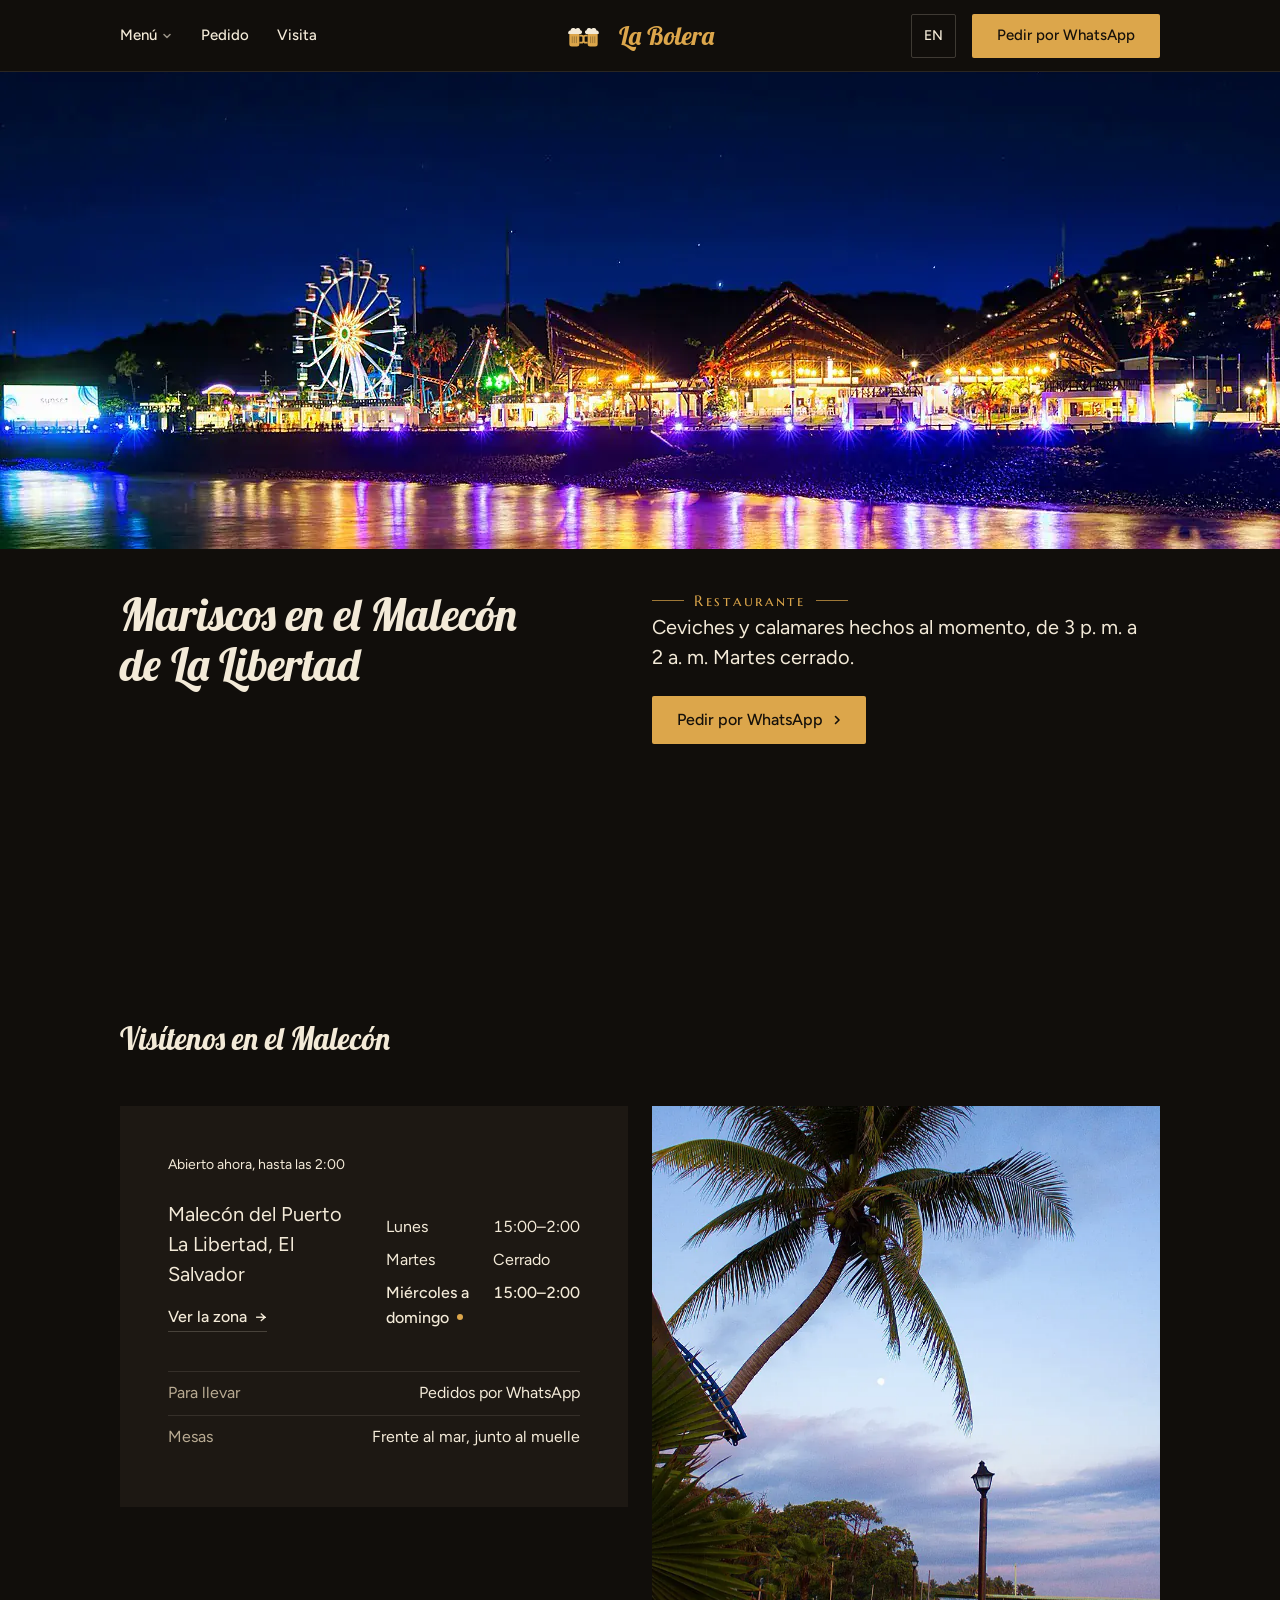
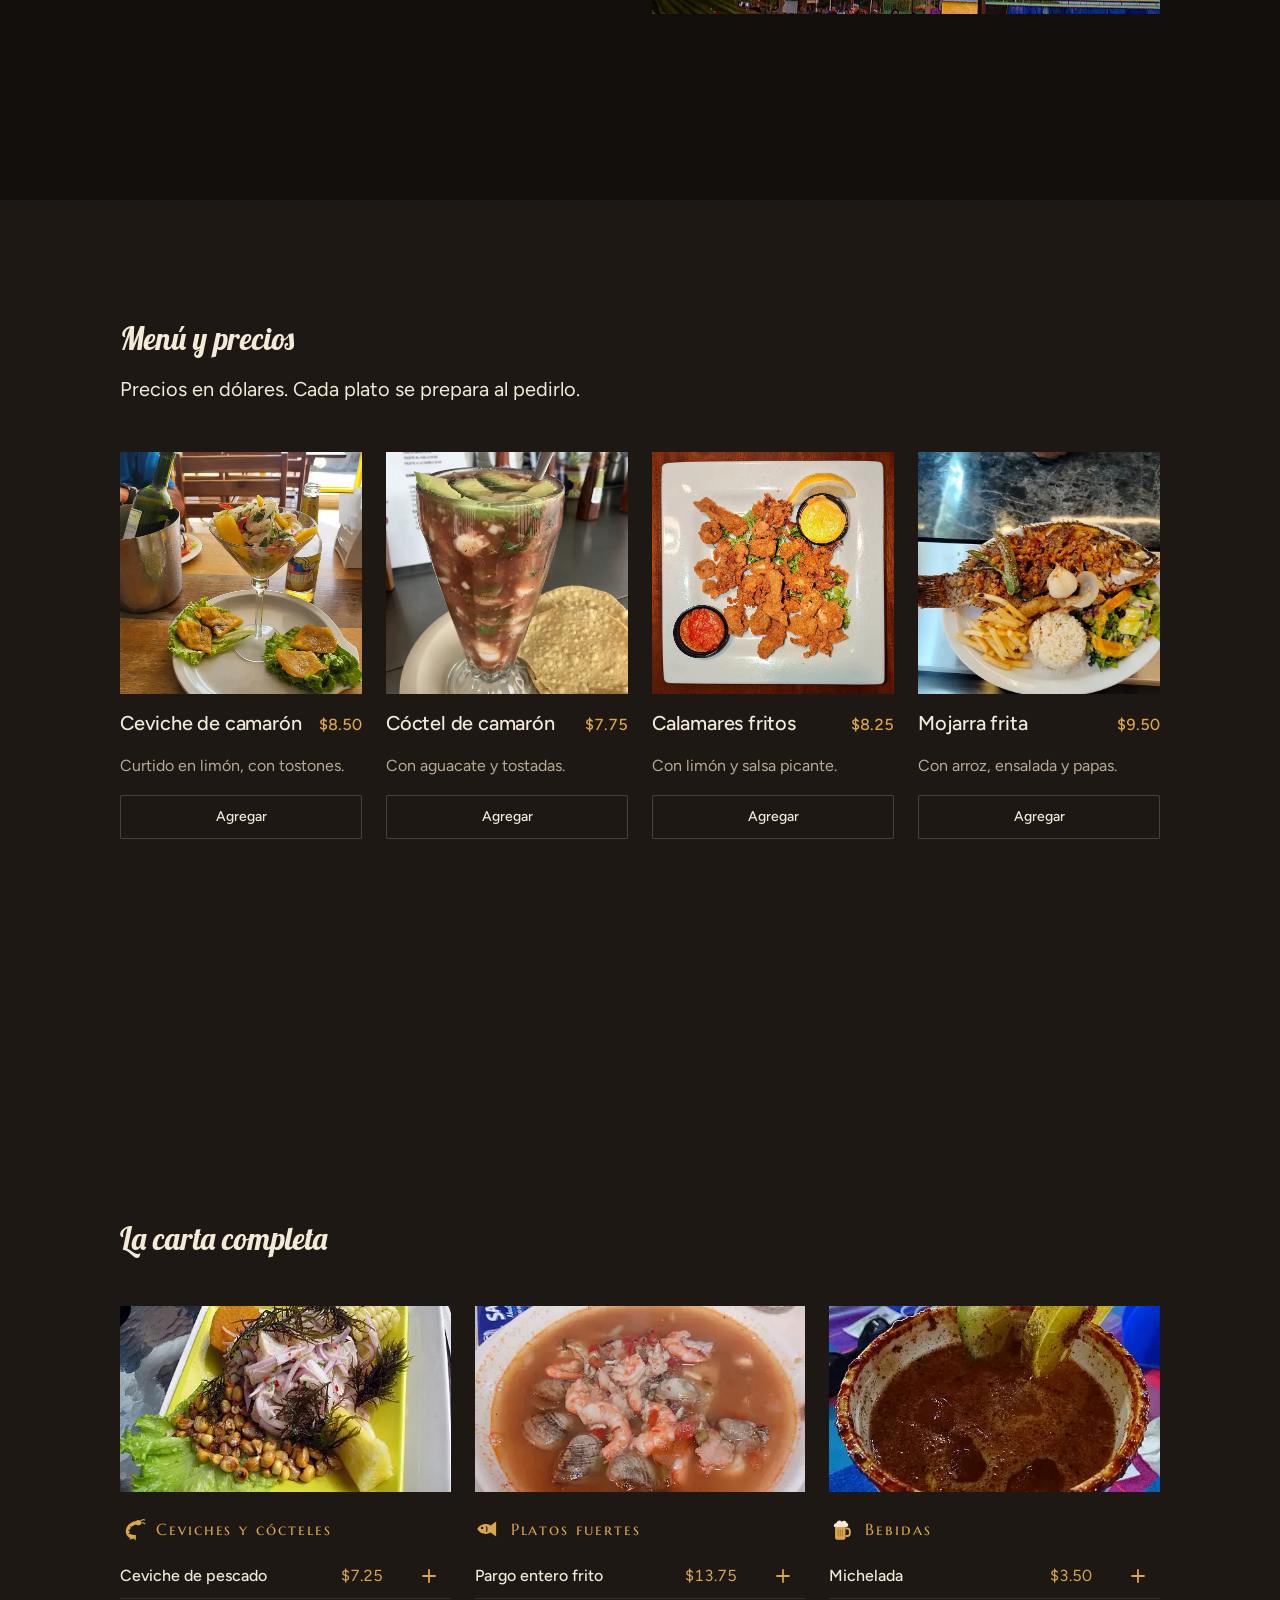
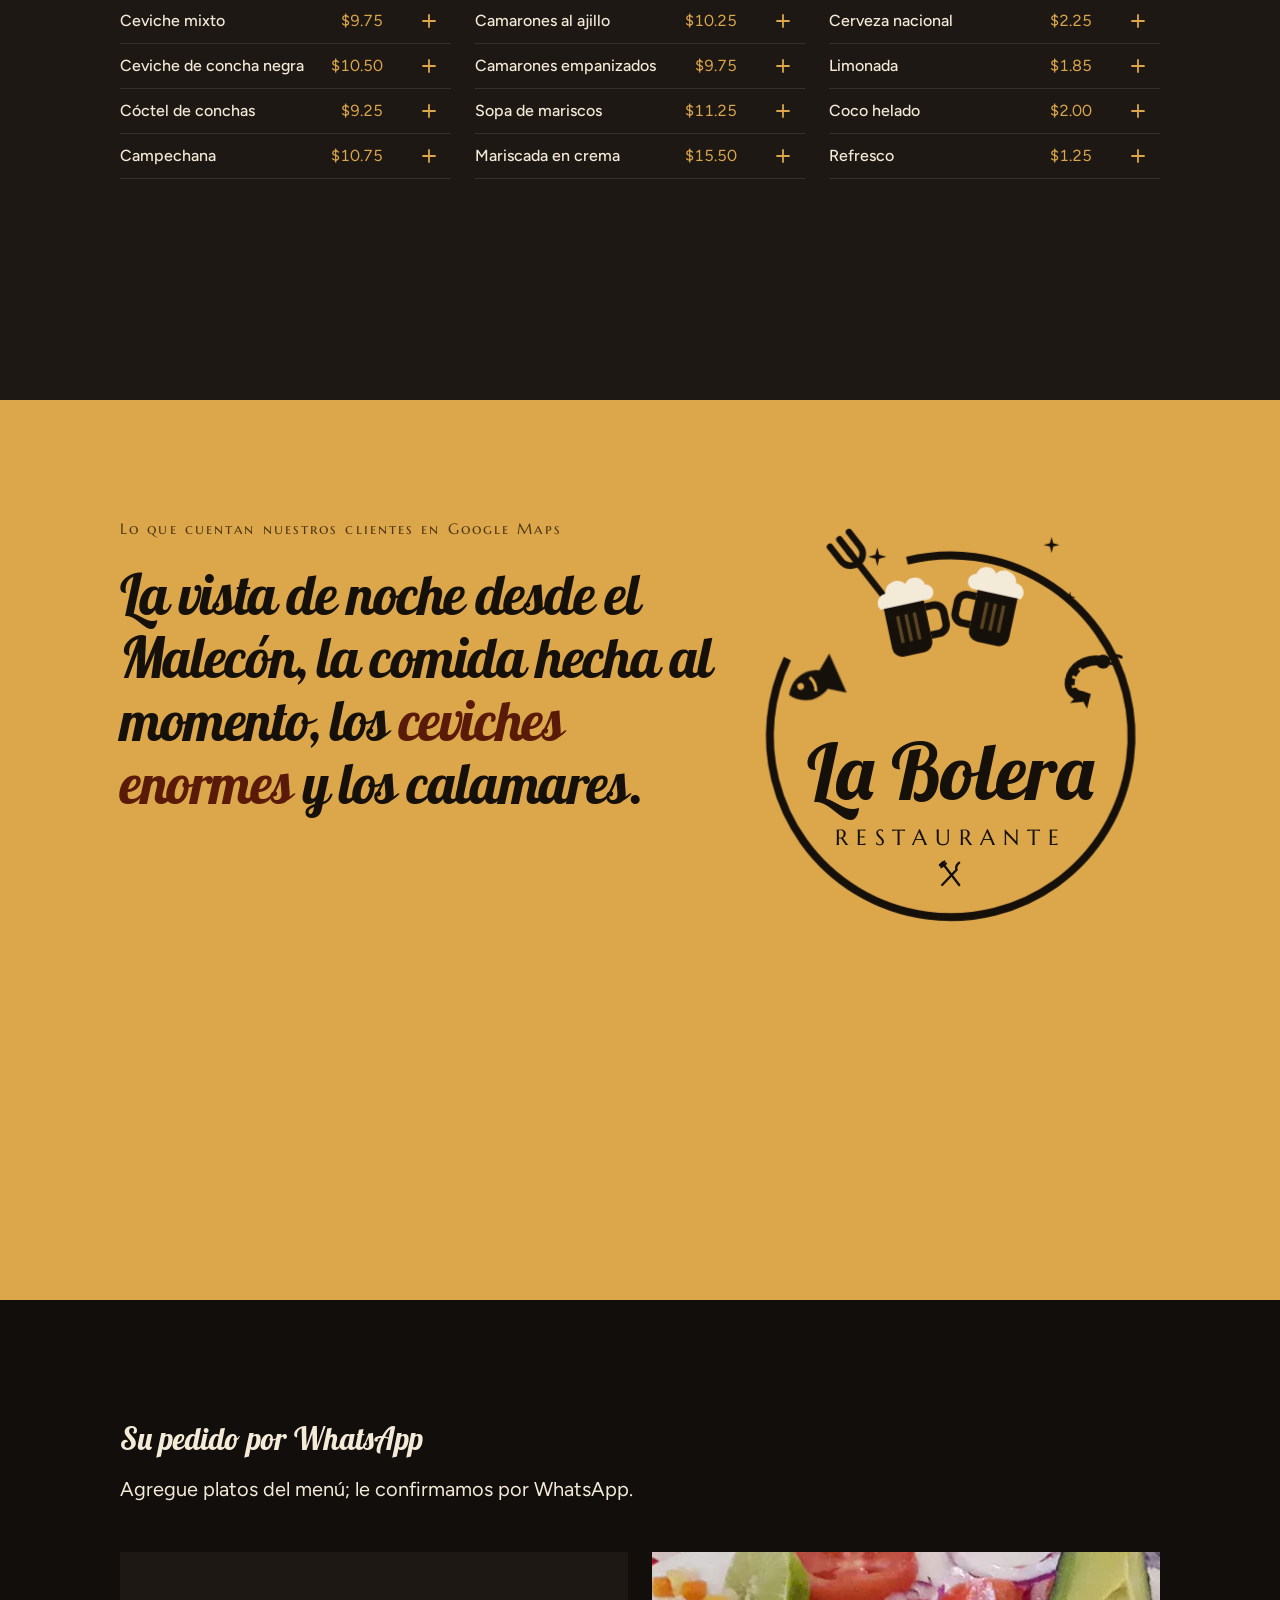
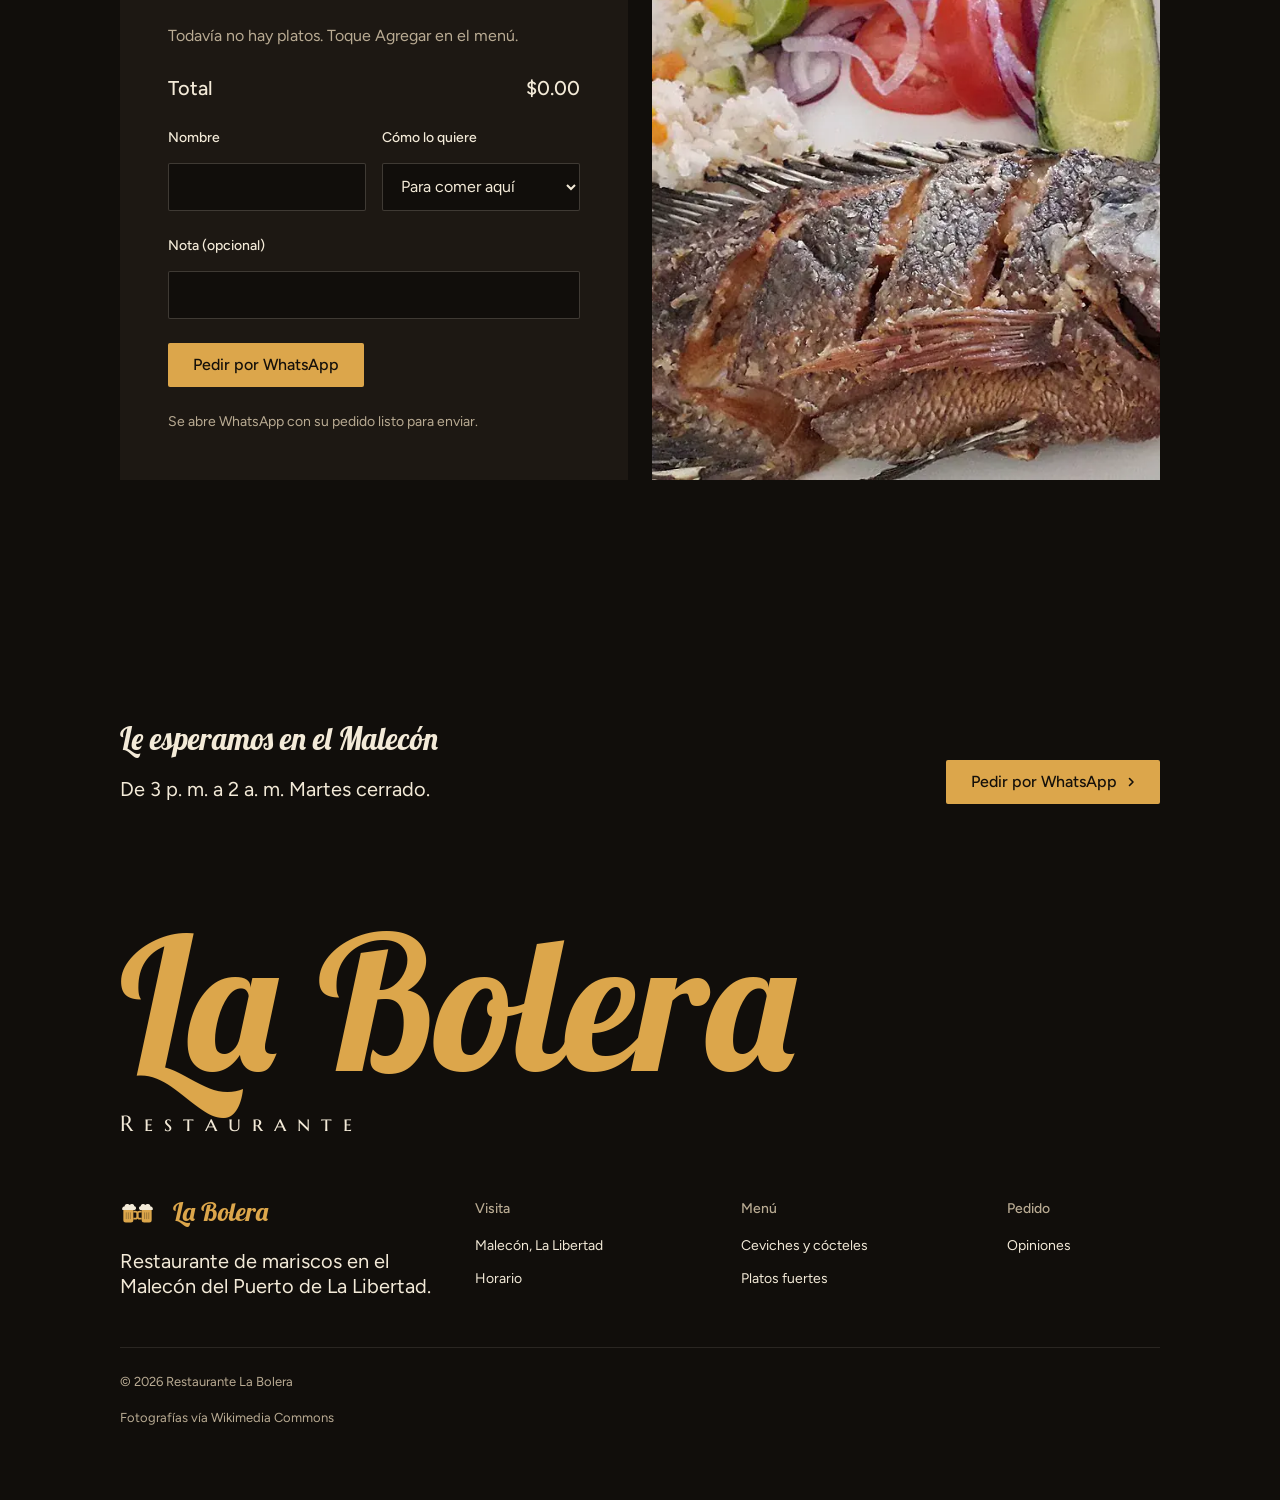
==== commit 1de97906: "Identidad del logo: negro, dorado y crema, script Lobster y emblema Paleta, tipografía y elementos g" ====
--- a/index.html
+++ b/index.html
@@ -11,14 +11,14 @@
 <meta property="og:image" content="share.jpg">
 <meta name="twitter:card" content="summary_large_image">
 <link rel="icon" href="favicon.svg" type="image/svg+xml">
-<meta name="theme-color" content="#f4ede0">
+<meta name="theme-color" content="#110e0b">
 <!-- <link rel="canonical" href="https://[dominio del cliente]/"> -->
 <meta name="site-kind" content="other">
 <meta name="page-type" content="place">
 <meta name="page-kind" content="place">
 <link rel="preconnect" href="https://fonts.googleapis.com">
 <link rel="preconnect" href="https://fonts.gstatic.com" crossorigin>
-<link href="https://fonts.googleapis.com/css2?family=Bricolage+Grotesque:opsz,wdth,wght@12..96,75..100,400..600&family=Figtree:wght@400..600&display=swap" rel="stylesheet">
+<link href="https://fonts.googleapis.com/css2?family=Lobster&family=Marcellus+SC&family=Figtree:wght@400..600&display=swap" rel="stylesheet">
 <link rel="stylesheet" href="assets/system.css">
 <link rel="stylesheet" href="assets/ui/cards.css">
 <link rel="stylesheet" href="assets/motion/motion.css">
@@ -27,14 +27,16 @@
 <link rel="stylesheet" href="assets/icons/icon.css">
 <style>
 :root {
-  --p-bg: #f4ede0; --p-surface: #e9dfcc; --p-ink: #10283a; --p-muted: #53626c;
-  --p-accent: #c8471f; --p-accent-ink: #ffffff; --p-action: #c8471f; --p-action-ink: #ffffff;
-  --p-inv-bg: #10283a; --p-inv-surface: #1e3445; --p-inv-ink: #f4ede0; --p-inv-muted: #969c9e;
-  --p-inv-accent: #c8471f; --p-inv-accent-ink: #ffffff; --p-inv-action: #c8471f; --p-inv-action-ink: #ffffff;
-  --font-display: "Bricolage Grotesque", system-ui, sans-serif;
+  /* la paleta del logo: negro, dorado de la cerveza y crema de la espuma */
+  --p-bg: #110e0b; --p-surface: #1d1813; --p-ink: #f3ead8; --p-muted: #b9ab93;
+  --p-accent: #dca64b; --p-accent-ink: #15100a; --p-action: #dca64b; --p-action-ink: #15100a;
+  --p-inv-bg: #dca64b; --p-inv-surface: #cf983c; --p-inv-ink: #15100a; --p-inv-muted: #4b3613;
+  --p-inv-accent: #5a1a08; --p-inv-accent-ink: #f3ead8; --p-inv-action: #15100a; --p-inv-action-ink: #f3ead8;
+  --font-display: "Lobster", "Brush Script MT", cursive;
   --font-text: "Figtree", system-ui, sans-serif;
+  --font-caps: "Marcellus SC", Georgia, serif;
   --display-weight: 400;
-  --display-tracking: -0.03em;
+  --display-tracking: 0em;
 }
 </style>
 <script>document.documentElement.classList.add('m-enter');setTimeout(()=>document.documentElement.classList.add('m-enter-done'),700)</script>
@@ -47,10 +49,20 @@
 <!-- page CSS -->
 <style>
   /* la marca provisional: el sol (la "bola") cayendo sobre dos olas del Pacífico; se cambia por el logo del cliente */
-  .brand-mark { display: inline-block; width: 28px; height: 28px; flex: none; margin-right: 10px; vertical-align: middle; }
-  .brand-mark .sun { fill: var(--p-accent); }
-  .brand-mark .sea { fill: none; stroke: currentColor; stroke-width: 1.6; stroke-linecap: round; }
-  .nav__logo { display: inline-flex; align-items: center; }
+  /* la marca: los dos tarros del logo y "La Bolera" en script dorado */
+  .brand-mark { display: inline-flex; flex: none; margin-right: 10px; color: var(--p-accent); --foam: var(--p-ink); }
+  .brand-mark svg { width: 20px; height: 26px; }
+  .brand-mark svg + svg { margin-left: -5px; transform: scaleX(-1); }
+  .nav__logo { display: inline-flex; align-items: center; font-family: var(--font-display); font-size: 26px; color: var(--p-accent); letter-spacing: 0; }
+  .ic { width: 1em; height: 1em; flex: none; }
+  .caps { font-family: var(--font-caps); letter-spacing: .14em; }
+  h1, h2:not(.t-label) { letter-spacing: 0; }
+  .hero h1 { color: var(--p-ink); }
+  .hero h1 .gold, h2 .gold { color: var(--p-accent); }
+  .orn { display: flex; align-items: center; gap: 10px; color: var(--p-accent); font-family: var(--font-caps); font-size: 15px; letter-spacing: .18em; margin: 0 0 var(--s-3); }
+  .orn::before, .orn::after { content: ""; height: 1px; width: 32px; background: currentColor; opacity: .7; }
+  .orn .ic { font-size: 12px; }
+  .footer__lede { font-family: var(--font-text); }
   .lang-toggle { min-height: 44px; min-width: 44px; padding: 0 12px; border: 1px solid var(--line-strong); border-radius: var(--r-btn); background: none; color: var(--ink); font: 500 14px/1 var(--font-text); cursor: pointer; }
   .lang-toggle:hover { background: color-mix(in oklab, var(--bg) 92%, var(--ink)); }
   .order-count { display: inline-grid; place-items: center; min-width: 22px; height: 22px; margin-left: 8px; padding: 0 6px; border-radius: 11px; background: var(--p-action-ink); color: var(--p-action); font: 600 12px/1 var(--font-text); }
@@ -74,7 +86,9 @@
   .add-icon:hover { background: color-mix(in oklab, var(--bg) 88%, var(--p-accent)); }
   .add-icon svg { width: 18px; height: 18px; }
   .add-icon.is-added, .add-btn.is-added { color: var(--p-ink); }
-  #carta .t-label { color: var(--ink); margin-bottom: 12px; }
+  #carta .t-label { display: flex; align-items: center; gap: 10px; color: var(--p-accent); margin-bottom: 12px; font-family: var(--font-caps); font-size: 16px; letter-spacing: .12em; }
+  #carta .t-label .ic { font-size: 26px; --bg: var(--p-surface); --foam: var(--p-ink); }
+  #menu .dish .tile__price, .rows--menu .rows__value { color: var(--p-accent); }
   .group-photo { margin: 0 0 var(--s-5); overflow: hidden; aspect-ratio: 16 / 9; }
   .group-photo > img { display: block; width: 100%; height: 100%; object-fit: cover; transition: transform 600ms var(--ease); }
   .hours dd { white-space: nowrap; }
@@ -89,16 +103,17 @@
 
   /* frase de los clientes */
   .statement .mo-wh__text { font: var(--display-weight) clamp(30px, 4.4vw, 60px)/1.12 var(--font-display); letter-spacing: -0.025em; max-width: 22ch; margin-top: var(--s-5); }
-  .statement .t-label { color: var(--muted); }
+  .statement .t-label { color: var(--muted); font-family: var(--font-caps); font-size: 15px; letter-spacing: .14em; }
   .statement.is-done .mo-wh__text strong { color: var(--p-accent); }
-  /* el sol de la marca se pone detrás del mar mientras la sección pasa (parallax de un gráfico, no del texto) */
-  .sunset { align-self: stretch; display: grid; grid-template-rows: minmax(0, 1fr) auto; min-height: 420px; }
-  .sunset__sky { position: relative; overflow: hidden; border-bottom: 2px solid var(--p-accent); }
-  .sunset__sun { position: absolute; left: 50%; bottom: 0; width: min(78%, 340px); aspect-ratio: 1; border-radius: 50%; background: var(--p-accent);
-    transform: translate3d(-50%, calc(35% + var(--sun, 0%)), 0); will-change: transform; }
-  .sunset__sea { display: block; width: 100%; height: 60px; margin-top: 18px; color: var(--p-inv-muted); }
-  @media (prefers-reduced-motion: reduce) { .sunset__sun { transform: translate3d(-50%, 35%, 0); } }
-  @media (max-width: 1023px) { .sunset { min-height: 220px; margin-top: var(--s-6); } .sunset__sun { width: min(46%, 220px); } }
+  /* el emblema del logo: el aro dorado gira y los tarros flotan mientras pasa la sección (parallax del gráfico, nunca del texto) */
+  .emblem-wrap { align-self: center; display: grid; place-items: center; }
+  .emblem { width: min(100%, 440px); height: auto; color: var(--ink); overflow: visible; --foam: #f3ead8; --bg: var(--p-inv-bg); }
+  .emblem .ring { transform-origin: 160px 165px; transform: rotate(calc(var(--t, .5) * 50deg - 25deg)); will-change: transform; }
+  .emblem .float { transform: translate3d(0, calc(var(--t, .5) * 28px - 14px), 0); will-change: transform; }
+  .emblem .float-b { transform: translate3d(0, calc(var(--t, .5) * -22px + 11px), 0); will-change: transform; }
+  .emblem text { fill: var(--ink); }
+  @media (prefers-reduced-motion: reduce) { .emblem .ring, .emblem .float, .emblem .float-b { transform: none; } }
+  @media (max-width: 1023px) { .emblem-wrap { margin-top: var(--s-6); } .emblem { width: min(70%, 300px); } }
 
   /* pedido */
   .order { background: var(--g-alt, var(--p-surface)); padding: 48px; display: grid; gap: var(--s-5); align-content: start; }
@@ -113,11 +128,11 @@
   .order__fields { display: grid; grid-template-columns: 1fr 1fr; gap: var(--s-4); }
   .order .field input, .order .field select { width: 100%; height: 48px; padding: 0 14px; border: 1px solid var(--line-strong); border-radius: var(--r-btn); background: var(--bg); color: var(--ink); font: 400 16px/1 var(--font-text); }
   .order .field label { display: block; margin-bottom: 6px; font-size: 14px; }
-  .order .field__error { color: #a3341a; font-size: 14px; margin: 6px 0 0; }
-  .order__error { color: #a3341a; margin: 0; }
+  .order .field__error { color: #ff9b7a; font-size: 14px; margin: 6px 0 0; }
+  .order__error { color: #ff9b7a; margin: 0; }
   
-  .close__word .o-sun { display: inline-block; width: .72em; height: .72em; vertical-align: -0.02em; margin: 0 .01em; }
-  .close__word .o-sun circle { fill: var(--p-accent); }
+  .close__word { color: var(--p-accent); letter-spacing: 0 !important; line-height: 1.05 !important; }
+  .close__word .caps { display: block; font-size: max(14px, .12em); color: var(--p-ink); letter-spacing: .5em; margin-top: .55em; }
 
   @media (max-width: 1023px) {
     .order { padding: 32px; }
@@ -132,18 +147,25 @@
 </style>
 </head>
 <body>
+<svg width="0" height="0" style="position:absolute" aria-hidden="true">
+  <symbol id="i-mug" viewBox="0 0 24 30"><path fill="currentColor" d="M4 12h12v12.5a3 3 0 0 1-3 3H7a3 3 0 0 1-3-3z"/><path fill="none" stroke="currentColor" stroke-width="2.2" d="M16 14.5h2.4a2.6 2.6 0 0 1 2.6 2.6v3.3a2.6 2.6 0 0 1-2.6 2.6H16"/><path fill="var(--foam, #f3ead8)" d="M3 12.6a2.8 2.8 0 0 1 2.3-4.3 3.6 3.6 0 0 1 6.4-1.6 3.1 3.1 0 0 1 5.6 1.4 2.3 2.3 0 0 1 .3 4.5z"/><path d="M7.5 15.5v8M10 15.5v8M12.5 15.5v8" stroke="var(--bg, #110e0b)" stroke-opacity=".35" stroke-width="1"/></symbol>
+  <symbol id="i-fish" viewBox="0 0 24 24"><path fill="currentColor" d="M2 12c2.7-4.4 8-5.8 12.4-3.3L19.5 5v14l-5.1-3.7C10 17.8 4.7 16.4 2 12z"/><circle cx="6.6" cy="11" r="1.1" fill="var(--bg, #110e0b)"/><path d="M10.5 9.5c.8 1.6.8 3.4 0 5" fill="none" stroke="var(--bg, #110e0b)" stroke-width="1"/></symbol>
+  <symbol id="i-shrimp" viewBox="0 0 24 24"><path fill="none" stroke="currentColor" stroke-width="3.4" stroke-linecap="round" d="M16.2 6c-5.2.2-9.2 3.9-9.2 8.4 0 2.8 2 4.6 4.6 4.6"/><path fill="currentColor" d="M11.6 17.2 8.4 22l4.4-1.2 1.6 2.1.4-5.2z"/><circle cx="17" cy="6.2" r="2.4" fill="currentColor"/><path fill="none" stroke="currentColor" stroke-width="1" stroke-linecap="round" d="M18.8 4.8c1.7-1.6 2.9-1.7 4-1.2M19.4 6.4c1.9-.4 3 .1 3.6.8"/><path fill="none" stroke="var(--bg, #110e0b)" stroke-width=".9" d="M9.4 9.8l2 1.4M7.6 13l2.3.5M8 16.4l2.2-.6"/></symbol>
+  <symbol id="i-cutlery" viewBox="0 0 24 24"><g fill="none" stroke="currentColor" stroke-width="1.8" stroke-linecap="round"><path d="M18.5 3.5c-1.6 1.4-2.8 3.6-2 5.4L5.5 20.5"/><path d="M5.5 3.5l13 17"/><path d="M3.8 5.3l3.4-2.6M4.9 6.8l3.4-2.6"/></g></symbol>
+  <symbol id="i-spark" viewBox="0 0 24 24"><path fill="currentColor" d="M12 1.5l2.2 8.3 8.3 2.2-8.3 2.2L12 22.5l-2.2-8.3L1.5 12l8.3-2.2z"/></symbol>
+</svg>
 <!-- type: place (restaurante de mariscos en el Malecón de La Libertad)
      deal: hero place, nav nav-split, close close-word (type moment "name"), footer footer-columns, rhythm surface-pairs,
-     buttons solid, mark: provisional sun-over-waves (in place of the dealt leaf until the client's logo arrives),
+     buttons solid, mark: the logo's two beer mugs and script name; emblem redrawn in SVG,
      offer composition: dish tiles + ruled groups, place composition pair
-     palette: brand tokens (night-navy ink, sand ground, sunset accent) in place of the dealt palette; type bricolage
+     palette: the client logo (black, beer gold, foam cream) in place of the dealt palette; type Lobster (logo script) + Marcellus SC (logo caps) + Figtree
      moments: picture-develops (#lugar), word-highlight (#clientes)
      client brief adds: parallax on photographs only (hero, #lugar), ES/EN switch, WhatsApp order list -->
 <header class="nav nav--split">
   <div class="wrap nav__bar">
     <a class="skip-link" href="#top" data-i18n="skip">Ir al contenido</a>
     <a class="nav__logo" href="#top" aria-label="Restaurante La Bolera, inicio">
-      <svg class="brand-mark" viewBox="0 0 28 28" aria-hidden="true"><path class="sun" d="M7 15a7 7 0 0 1 14 0z"/><path class="sea" d="M4 18.5c1.6 0 1.6-1 3.3-1s1.6 1 3.3 1 1.6-1 3.4-1 1.6 1 3.3 1 1.6-1 3.3-1 1.7 1 3.4 1M4 22.5c1.6 0 1.6-1 3.3-1s1.6 1 3.3 1 1.6-1 3.4-1 1.6 1 3.3 1 1.6-1 3.3-1 1.7 1 3.4 1"/></svg>La Bolera
+      <span class="brand-mark" aria-hidden="true"><svg viewBox="0 0 24 30"><use href="#i-mug"/></svg><svg viewBox="0 0 24 30"><use href="#i-mug"/></svg></span>La Bolera
     </a>
     <nav class="nav__links" aria-label="Principal" data-i18n-attr="aria-label:navMain">
       <div class="nav__item">
@@ -188,6 +210,7 @@
     </picture>
     <div class="wrap"><div class="hero-text">
       <div class="hero__text">
+        <p class="orn"><span data-i18n="heroOrn">Restaurante</span></p>
         <h1 id="hero-h" data-i18n="heroH">Mariscos en el Malecón de La Libertad</h1>
         <p class="hero__lead" data-i18n="heroLead">Ceviches y calamares hechos al momento, de 3&nbsp;p.&nbsp;m. a 2&nbsp;a.&nbsp;m. Martes cerrado.</p>
         <div class="btn-row"><a class="btn btn--primary" href="#pedido"><span data-i18n="ctaOrder">Pedir por WhatsApp</span><svg class="m-arrow" viewBox="0 0 12 12" aria-hidden="true"><path class="m-arrow__stem" d="M1 6h8"/><path class="m-arrow__head" d="M4.5 2.5 8 6l-3.5 3.5"/></svg></a></div>
@@ -267,7 +290,7 @@
       <div class="grid grid--top">
         <div class="span-4">
           <figure class="group-photo"><img src="assets/img/photo-f3749415-960.webp" srcset="assets/img/photo-f3749415-500.webp 500w, assets/img/photo-f3749415-960.webp 960w" sizes="(max-width: 639px) 100vw, 384px" alt="Ceviche de pescado con cebolla morada, maíz y camote" data-i18n-attr="alt:altGCev" loading="lazy" data-source="stand-in" data-subject="ceviche de pescado"></figure>
-          <p class="t-label" data-i18n="gCev">Ceviches y cócteles</p>
+          <p class="t-label"><svg class="ic" viewBox="0 0 24 24" aria-hidden="true"><use href="#i-shrimp"/></svg><span data-i18n="gCev">Ceviches y cócteles</span></p>
           <ul class="rows rows--menu">
             <li><span class="rows__name" data-i18n="iCevPes">Ceviche de pescado</span><span class="rows__value" data-assumed>$7.25</span><button class="add-icon" type="button" data-add="cev-pes" aria-label="Agregar"><svg viewBox="0 0 18 18" aria-hidden="true"><path d="M9 3v12M3 9h12" stroke="currentColor" stroke-width="1.8" stroke-linecap="round"/></svg></button></li>
             <li><span class="rows__name" data-i18n="iCevMix">Ceviche mixto</span><span class="rows__value" data-assumed>$9.75</span><button class="add-icon" type="button" data-add="cev-mix" aria-label="Agregar"><svg viewBox="0 0 18 18" aria-hidden="true"><path d="M9 3v12M3 9h12" stroke="currentColor" stroke-width="1.8" stroke-linecap="round"/></svg></button></li>
@@ -278,7 +301,7 @@
         </div>
         <div class="span-4">
           <figure class="group-photo"><img src="assets/img/photo-f31370074-960.webp" srcset="assets/img/photo-f31370074-500.webp 500w, assets/img/photo-f31370074-960.webp 960w" sizes="(max-width: 639px) 100vw, 384px" alt="Sopa de mariscos con camarones y almejas" data-i18n-attr="alt:altGMain" loading="lazy" data-source="stand-in" data-subject="sopa de mariscos"></figure>
-          <p class="t-label" data-i18n="gMain">Platos fuertes</p>
+          <p class="t-label"><svg class="ic" viewBox="0 0 24 24" aria-hidden="true"><use href="#i-fish"/></svg><span data-i18n="gMain">Platos fuertes</span></p>
           <ul class="rows rows--menu">
             <li><span class="rows__name" data-i18n="iPargo">Pargo entero frito</span><span class="rows__value" data-assumed>$13.75</span><button class="add-icon" type="button" data-add="pargo" aria-label="Agregar"><svg viewBox="0 0 18 18" aria-hidden="true"><path d="M9 3v12M3 9h12" stroke="currentColor" stroke-width="1.8" stroke-linecap="round"/></svg></button></li>
             <li><span class="rows__name" data-i18n="iAjillo">Camarones al ajillo</span><span class="rows__value" data-assumed>$10.25</span><button class="add-icon" type="button" data-add="ajillo" aria-label="Agregar"><svg viewBox="0 0 18 18" aria-hidden="true"><path d="M9 3v12M3 9h12" stroke="currentColor" stroke-width="1.8" stroke-linecap="round"/></svg></button></li>
@@ -289,7 +312,7 @@
         </div>
         <div class="span-4">
           <figure class="group-photo"><img src="assets/img/photo-f146030558-960.webp" srcset="assets/img/photo-f146030558-500.webp 500w, assets/img/photo-f146030558-960.webp 960w" sizes="(max-width: 639px) 100vw, 384px" alt="Michelada de tamarindo con limón y borde de chile" data-i18n-attr="alt:altGDrinks" loading="lazy" data-source="stand-in" data-subject="michelada"></figure>
-          <p class="t-label" data-i18n="gDrinks">Bebidas</p>
+          <p class="t-label"><svg class="ic" viewBox="0 0 24 30" aria-hidden="true"><use href="#i-mug"/></svg><span data-i18n="gDrinks">Bebidas</span></p>
           <ul class="rows rows--menu">
             <li><span class="rows__name" data-i18n="iMich">Michelada</span><span class="rows__value" data-assumed>$3.50</span><button class="add-icon" type="button" data-add="mich" aria-label="Agregar"><svg viewBox="0 0 18 18" aria-hidden="true"><path d="M9 3v12M3 9h12" stroke="currentColor" stroke-width="1.8" stroke-linecap="round"/></svg></button></li>
             <li><span class="rows__name" data-i18n="iBeer">Cerveza nacional</span><span class="rows__value" data-assumed>$2.25</span><button class="add-icon" type="button" data-add="beer" aria-label="Agregar"><svg viewBox="0 0 18 18" aria-hidden="true"><path d="M9 3v12M3 9h12" stroke="currentColor" stroke-width="1.8" stroke-linecap="round"/></svg></button></li>
@@ -308,9 +331,25 @@
         <h2 class="t-label" id="clientes-h" data-i18n="revH">Lo que cuentan nuestros clientes en Google Maps</h2>
         <p class="mo-wh__text" data-i18n-html="revText">La vista de noche desde el Malecón, la comida hecha al momento, los <strong>ceviches enormes</strong> y los calamares.</p>
       </div>
-      <div class="sunset span-5" aria-hidden="true">
-        <div class="sunset__sky"><span class="sunset__sun" data-sun></span></div>
-        <svg class="sunset__sea" viewBox="0 0 360 60" preserveAspectRatio="none"><path d="M0 12c15 0 15-7 30-7s15 7 30 7 15-7 30-7 15 7 30 7 15-7 30-7 15 7 30 7 15-7 30-7 15 7 30 7 15-7 30-7 15 7 30 7 15-7 30-7 15 7 30 7M0 32c15 0 15-7 30-7s15 7 30 7 15-7 30-7 15 7 30 7 15-7 30-7 15 7 30 7 15-7 30-7 15 7 30 7 15-7 30-7 15 7 30 7 15-7 30-7 15 7 30 7M0 52c15 0 15-7 30-7s15 7 30 7 15-7 30-7 15 7 30 7 15-7 30-7 15 7 30 7 15-7 30-7 15 7 30 7 15-7 30-7 15 7 30 7 15-7 30-7 15 7 30 7" fill="none" stroke="currentColor" stroke-width="2.2" stroke-linecap="round"/></svg>
+      <div class="emblem-wrap span-5" data-sun aria-hidden="true">
+        <svg class="emblem" viewBox="0 0 320 320">
+          <g class="ring">
+            <circle cx="160" cy="165" r="138" fill="none" stroke="currentColor" stroke-width="6" stroke-dasharray="745 122" transform="rotate(-104 160 165)"/>
+            <g transform="translate(52 30) rotate(-38) scale(2.3)" fill="none" stroke="currentColor" stroke-width="2.2" stroke-linecap="round"><path d="M12 6v20"/><path d="M8 1v6a4 4 0 0 0 8 0V1M12 1v6"/></g>
+          </g>
+          <g class="float">
+            <g transform="translate(92 38) rotate(-12) scale(2.6)"><use href="#i-mug" width="24" height="30"/></g>
+            <g transform="translate(228 30) rotate(12) scale(-2.6 2.6)"><use href="#i-mug" width="24" height="30"/></g>
+            <use href="#i-spark" x="96" y="20" width="16" height="16"/><use href="#i-spark" x="230" y="12" width="14" height="14"/><use href="#i-spark" x="246" y="54" width="10" height="10"/>
+          </g>
+          <g class="float-b">
+            <use href="#i-fish" x="30" y="96" width="56" height="56" transform="rotate(-24 58 124)"/>
+            <use href="#i-shrimp" x="236" y="92" width="54" height="54" transform="rotate(10 263 119)"/>
+          </g>
+          <text x="160" y="214" text-anchor="middle" font-family="Lobster, cursive" font-size="60">La Bolera</text>
+          <text x="160" y="248" text-anchor="middle" font-family="Marcellus SC, serif" font-size="17" letter-spacing="6">RESTAURANTE</text>
+          <use href="#i-cutlery" x="148" y="258" width="24" height="24"/>
+        </svg>
       </div>
     </div>
   </section>
@@ -353,12 +392,12 @@
         <div><h2 id="close-h" data-i18n="closeH">Le esperamos en el Malecón</h2><p class="t-lead" data-i18n="closeLead">De 3&nbsp;p.&nbsp;m. a 2&nbsp;a.&nbsp;m. Martes cerrado.</p></div>
         <a class="btn btn--primary" href="#pedido"><span data-i18n="ctaOrder">Pedir por WhatsApp</span><svg class="m-arrow" viewBox="0 0 12 12" aria-hidden="true"><path class="m-arrow__stem" d="M1 6h8"/><path class="m-arrow__head" d="M4.5 2.5 8 6l-3.5 3.5"/></svg></a>
       </div>
-      <p class="close__word" aria-hidden="true">La B<svg class="o-sun" viewBox="0 0 10 10"><circle cx="5" cy="5" r="5"/></svg>lera</p>
+      <p class="close__word" aria-hidden="true">La Bolera<span class="caps">Restaurante</span></p>
     </div>
     <div class="closing__links">
       <div class="grid">
         <div class="span-4 stack-4">
-          <a class="nav__logo" href="#top" aria-label="Restaurante La Bolera, inicio"><svg class="brand-mark" viewBox="0 0 28 28" aria-hidden="true"><path class="sun" d="M7 15a7 7 0 0 1 14 0z"/><path class="sea" d="M4 18.5c1.6 0 1.6-1 3.3-1s1.6 1 3.3 1 1.6-1 3.4-1 1.6 1 3.3 1 1.6-1 3.3-1 1.7 1 3.4 1M4 22.5c1.6 0 1.6-1 3.3-1s1.6 1 3.3 1 1.6-1 3.4-1 1.6 1 3.3 1 1.6-1 3.3-1 1.7 1 3.4 1"/></svg>La Bolera</a>
+          <a class="nav__logo" href="#top" aria-label="Restaurante La Bolera, inicio"><span class="brand-mark" aria-hidden="true"><svg viewBox="0 0 24 30"><use href="#i-mug"/></svg><svg viewBox="0 0 24 30"><use href="#i-mug"/></svg></span>La Bolera</a>
           <p class="footer__lede" data-i18n="footLede">Restaurante de mariscos en el Malecón del Puerto de La Libertad.</p>
         </div>
         <div class="span-3 footer__col"><h3 data-i18n="navVisit">Visita</h3><ul><li><a href="#visita" data-i18n="addrShort">Malecón, La Libertad</a></li><li><a href="#visita" data-i18n="footHours">Horario</a></li></ul></div>
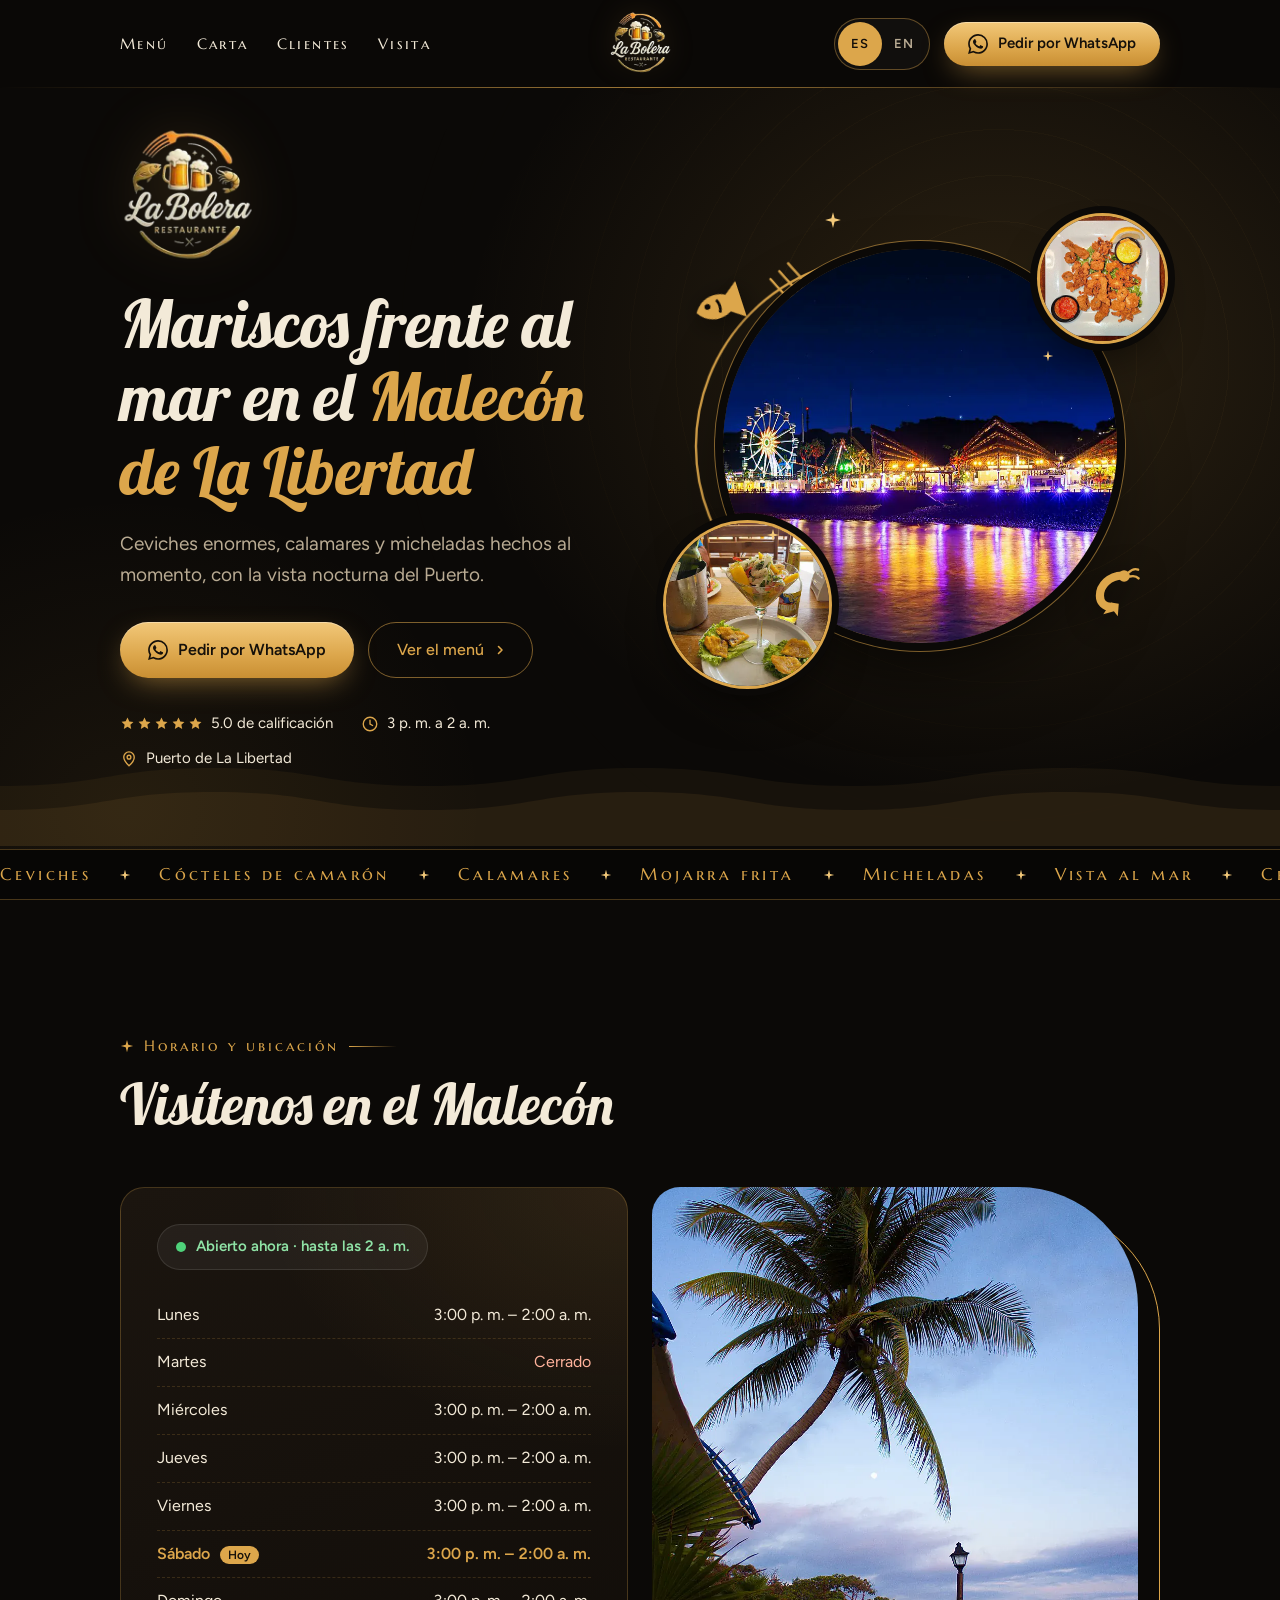
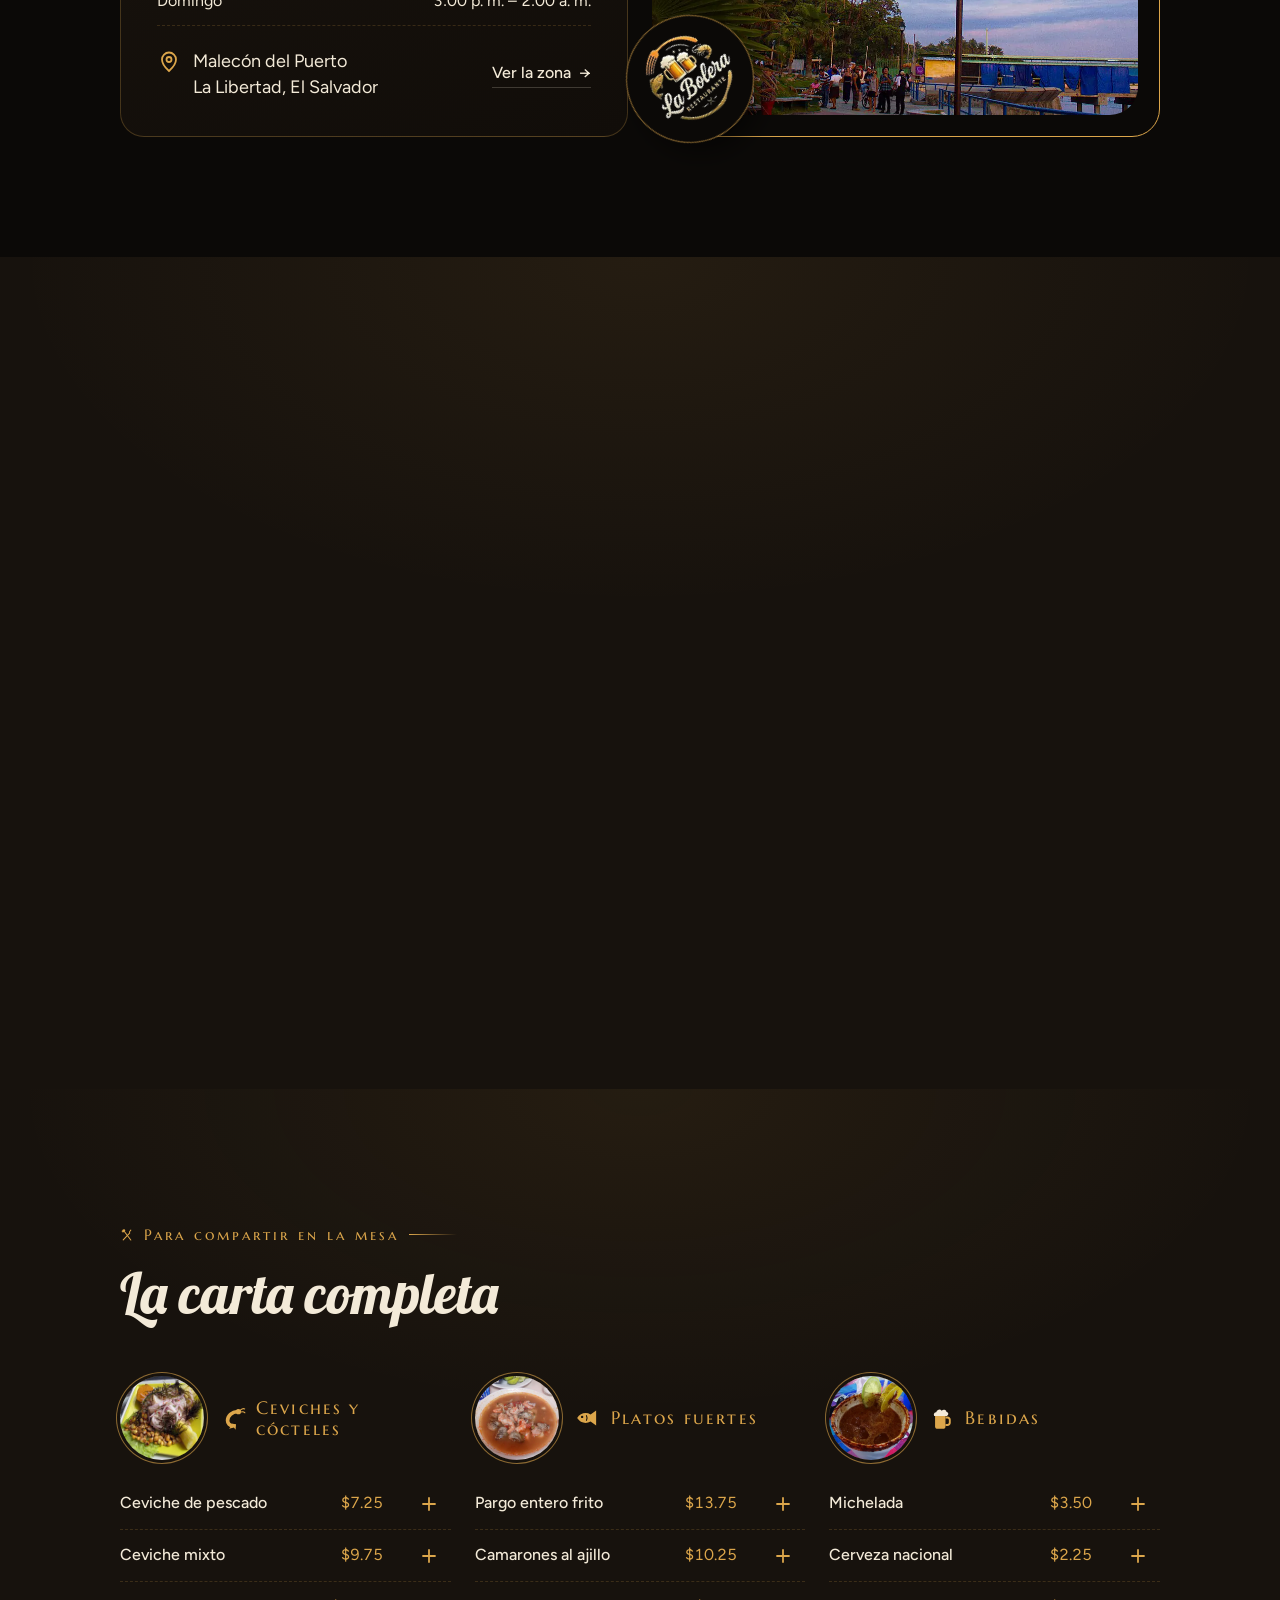
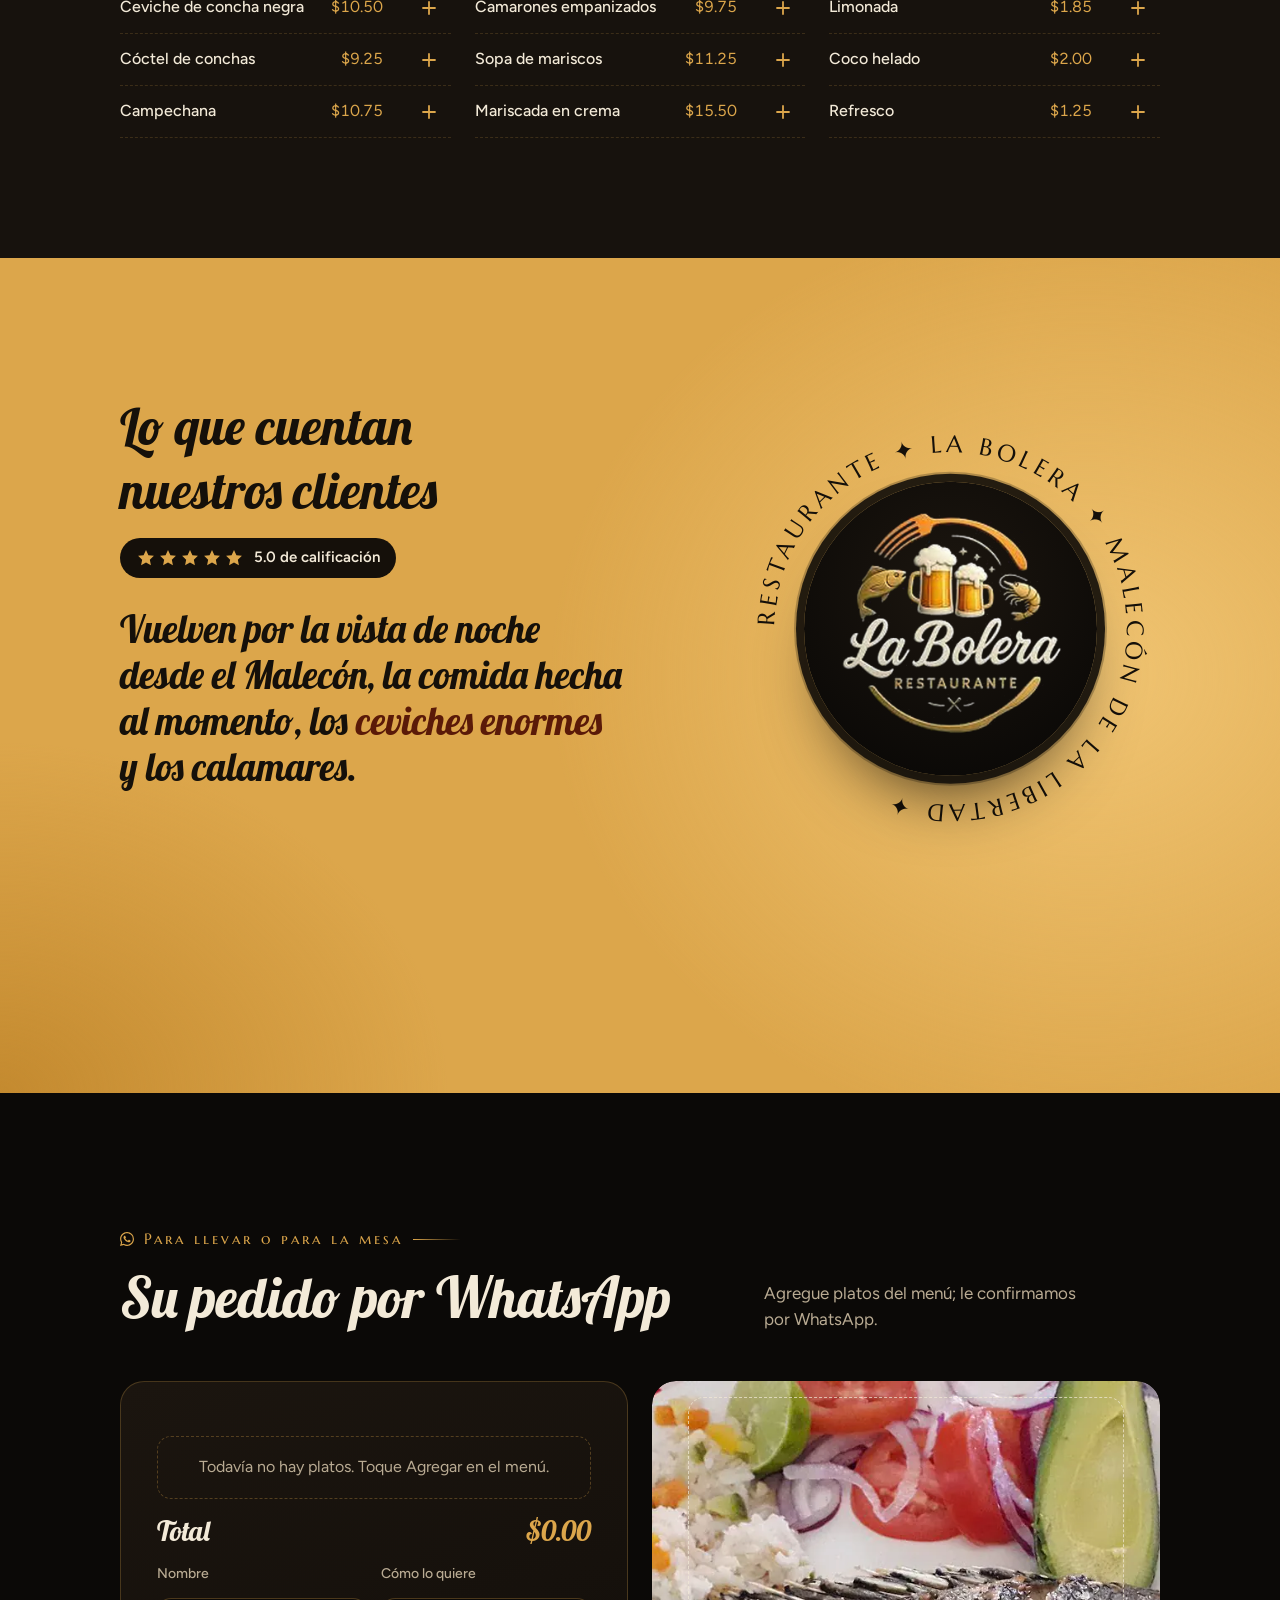
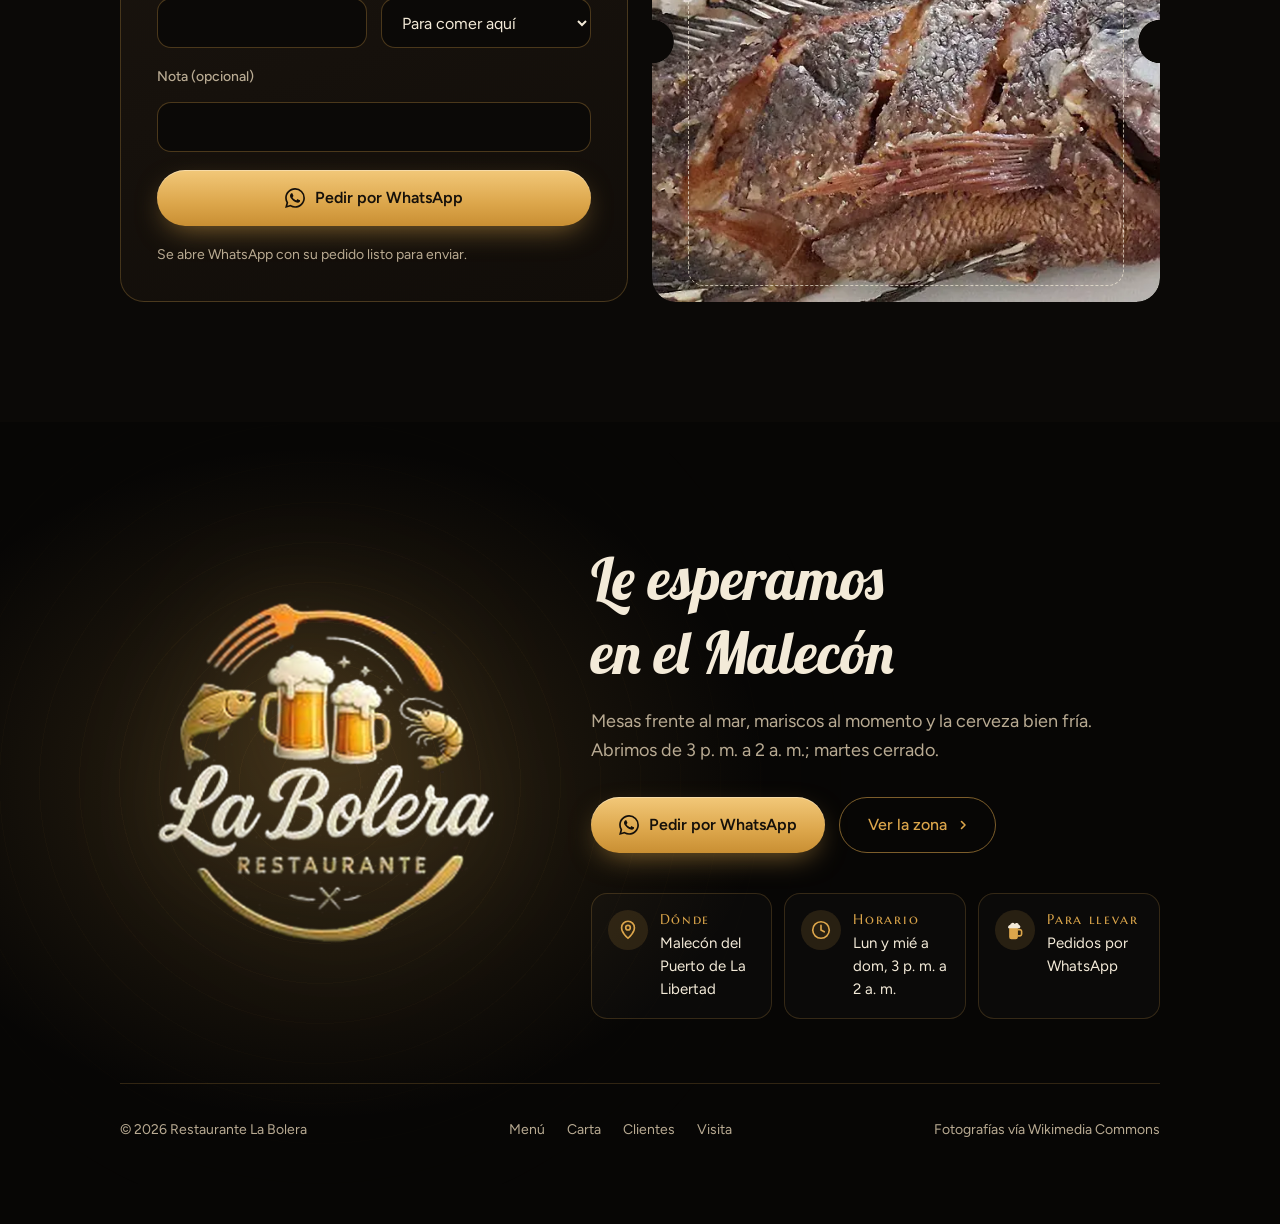
==== commit 652a0341: "Rediseño: logo real, portada con marcos circulares y animaciones - Logo del cliente (sin marca de ag" ====
--- a/index.html
+++ b/index.html
@@ -11,7 +11,7 @@
 <meta property="og:image" content="share.jpg">
 <meta name="twitter:card" content="summary_large_image">
 <link rel="icon" href="favicon.svg" type="image/svg+xml">
-<meta name="theme-color" content="#110e0b">
+<meta name="theme-color" content="#0b0907">
 <!-- <link rel="canonical" href="https://[dominio del cliente]/"> -->
 <meta name="site-kind" content="other">
 <meta name="page-type" content="place">
@@ -19,16 +19,15 @@
 <link rel="preconnect" href="https://fonts.googleapis.com">
 <link rel="preconnect" href="https://fonts.gstatic.com" crossorigin>
 <link href="https://fonts.googleapis.com/css2?family=Lobster&family=Marcellus+SC&family=Figtree:wght@400..600&display=swap" rel="stylesheet">
+<link rel="preload" as="image" href="assets/brand/logo.webp">
 <link rel="stylesheet" href="assets/system.css">
 <link rel="stylesheet" href="assets/ui/cards.css">
 <link rel="stylesheet" href="assets/motion/motion.css">
-<link rel="stylesheet" href="assets/backgrounds/backgrounds.css">
 <link rel="stylesheet" href="assets/layout/layout.css">
-<link rel="stylesheet" href="assets/icons/icon.css">
 <style>
 :root {
   /* la paleta del logo: negro, dorado de la cerveza y crema de la espuma */
-  --p-bg: #110e0b; --p-surface: #1d1813; --p-ink: #f3ead8; --p-muted: #b9ab93;
+  --p-bg: #0b0907; --p-surface: #17120d; --p-ink: #f3ead8; --p-muted: #b9ab93;
   --p-accent: #dca64b; --p-accent-ink: #15100a; --p-action: #dca64b; --p-action-ink: #15100a;
   --p-inv-bg: #dca64b; --p-inv-surface: #cf983c; --p-inv-ink: #15100a; --p-inv-muted: #4b3613;
   --p-inv-accent: #5a1a08; --p-inv-accent-ink: #f3ead8; --p-inv-action: #15100a; --p-inv-action-ink: #f3ead8;
@@ -37,165 +36,314 @@
   --font-caps: "Marcellus SC", Georgia, serif;
   --display-weight: 400;
   --display-tracking: 0em;
+  --gold: #dca64b; --gold-hi: #f2c879; --gold-lo: #9a6e2a; --cream: #f3ead8;
 }
 </style>
 <script>document.documentElement.classList.add('m-enter');setTimeout(()=>document.documentElement.classList.add('m-enter-done'),700)</script>
-<script src="assets/backgrounds/backgrounds.js"></script>
-<script>document.documentElement.classList.add('mo-js');setTimeout(()=>document.documentElement.classList.add('mo-safe'),2500)</script>
+<script>document.documentElement.classList.add('mo-js','lb-js');setTimeout(()=>document.documentElement.classList.add('mo-safe'),2500)</script>
 <link rel="modulepreload" href="assets/moments/moments.js">
 <link rel="modulepreload" href="assets/moments/lib.js">
 <link rel="modulepreload" href="assets/moments/word-highlight/moment.js">
 <link rel="modulepreload" href="assets/moments/picture-develops/moment.js">
-<!-- page CSS -->
+
 <style>
-  /* la marca provisional: el sol (la "bola") cayendo sobre dos olas del Pacífico; se cambia por el logo del cliente */
-  /* la marca: los dos tarros del logo y "La Bolera" en script dorado */
-  .brand-mark { display: inline-flex; flex: none; margin-right: 10px; color: var(--p-accent); --foam: var(--p-ink); }
-  .brand-mark svg { width: 20px; height: 26px; }
-  .brand-mark svg + svg { margin-left: -5px; transform: scaleX(-1); }
-  .nav__logo { display: inline-flex; align-items: center; font-family: var(--font-display); font-size: 26px; color: var(--p-accent); letter-spacing: 0; }
+  /* ---------- base ---------- */
+  @media (min-width: 1024px) { :root { --nav: 88px; } }
+  body { background: var(--p-bg); }
+  main > section.section, .lb-close { height: auto !important; min-height: 0 !important; padding-top: 136px; padding-bottom: 120px; }
+  @media (max-width: 1023px) { main > section.section, .lb-close { min-height: 0; padding-top: 88px; padding-bottom: 88px; } }
   .ic { width: 1em; height: 1em; flex: none; }
-  .caps { font-family: var(--font-caps); letter-spacing: .14em; }
-  h1, h2:not(.t-label) { letter-spacing: 0; }
-  .hero h1 { color: var(--p-ink); }
-  .hero h1 .gold, h2 .gold { color: var(--p-accent); }
-  .orn { display: flex; align-items: center; gap: 10px; color: var(--p-accent); font-family: var(--font-caps); font-size: 15px; letter-spacing: .18em; margin: 0 0 var(--s-3); }
-  .orn::before, .orn::after { content: ""; height: 1px; width: 32px; background: currentColor; opacity: .7; }
-  .orn .ic { font-size: 12px; }
-  .footer__lede { font-family: var(--font-text); }
-  .lang-toggle { min-height: 44px; min-width: 44px; padding: 0 12px; border: 1px solid var(--line-strong); border-radius: var(--r-btn); background: none; color: var(--ink); font: 500 14px/1 var(--font-text); cursor: pointer; }
-  .lang-toggle:hover { background: color-mix(in oklab, var(--bg) 92%, var(--ink)); }
-  .order-count { display: inline-grid; place-items: center; min-width: 22px; height: 22px; margin-left: 8px; padding: 0 6px; border-radius: 11px; background: var(--p-action-ink); color: var(--p-action); font: 600 12px/1 var(--font-text); }
+  .ic-wa { width: 20px; height: 20px; flex: none; }
+  .gold { color: var(--gold); }
+  .orn { display: inline-flex; align-items: center; gap: 10px; margin: 0 0 14px; color: var(--gold); font: 400 15px/1.2 var(--font-caps); letter-spacing: .2em; }
+  .orn::after { content: ""; width: 48px; height: 1px; background: linear-gradient(90deg, var(--gold), transparent); }
+  .orn .ic { font-size: 14px; }
+  .lb-head { margin-bottom: 48px; }
+  .lb-head h2 { font: 400 clamp(38px, 4.4vw, 60px)/1.05 var(--font-display); letter-spacing: 0; color: var(--cream); margin: 0; }
+  .lb-head--split { display: flex; align-items: flex-end; justify-content: space-between; gap: 24px; flex-wrap: wrap; }
+  .lb-head__side { max-width: 36ch; color: var(--p-muted); margin: 0; font-size: 17px; }
+
+  /* botones */
+  .btn--wa, .btn--ghost { border-radius: 999px !important; gap: 10px; }
+  .btn--wa { background: linear-gradient(180deg, var(--gold-hi), var(--gold) 60%, #c98f33) !important; color: #15100a !important; border: 0 !important;
+    box-shadow: 0 10px 30px -10px rgba(220, 166, 75, .65), inset 0 1px 0 rgba(255, 255, 255, .35); font-weight: 600; }
+  .btn--wa:hover { box-shadow: 0 14px 36px -10px rgba(220, 166, 75, .85), inset 0 1px 0 rgba(255, 255, 255, .45); transform: translateY(-1px); }
+  .btn--ghost { background: transparent; color: var(--gold); border: 1px solid rgba(220, 166, 75, .55); }
+  .btn--ghost:hover { background: rgba(220, 166, 75, .1); border-color: var(--gold); }
+  .btn--lg { height: 56px; padding: 0 28px; font-size: 16px; }
+  .order-count { display: inline-grid; place-items: center; min-width: 22px; height: 22px; padding: 0 6px; border-radius: 11px; background: #15100a; color: var(--gold-hi); font: 600 12px/1 var(--font-text); }
   .order-count[hidden] { display: none; }
 
-  /* parallax: la foto se mueve dentro de su marco, nunca el texto */
-  .px-photo { overflow: hidden; }
-  .px-photo > img[data-parallax] { will-change: transform; transform: translate3d(0, var(--px, 0px), 0) scale(1.14); }
-  @media (prefers-reduced-motion: reduce) { [data-parallax] { transform: none !important; } }
-
-  /* menú: platos con foto */
-  #menu .dish .tile__media { --tile-ratio: 1 / 1; border-radius: 0; }
-  #menu .dish p { color: var(--muted); }
-  #menu .dish .dish__name { font: 500 var(--t-card)/1.3 var(--font-text); letter-spacing: -0.01em; color: var(--ink); }
-  #menu .dish .tile__price { font-weight: 500; }
-  .add-btn { min-height: 44px; }
-  .rows--menu > li { grid-template-columns: minmax(0, 1fr) auto 44px; align-items: center; min-height: 44px; padding-block: 0; }
-  .rows--menu > li:first-child { padding-top: 0; }
-  .rows--menu .rows__value { font-variant-numeric: tabular-nums; }
-  .add-icon { display: grid; place-items: center; width: 44px; height: 44px; border: 0; border-radius: var(--r-btn); background: none; color: var(--p-accent); cursor: pointer; }
-  .add-icon:hover { background: color-mix(in oklab, var(--bg) 88%, var(--p-accent)); }
-  .add-icon svg { width: 18px; height: 18px; }
-  .add-icon.is-added, .add-btn.is-added { color: var(--p-ink); }
-  #carta .t-label { display: flex; align-items: center; gap: 10px; color: var(--p-accent); margin-bottom: 12px; font-family: var(--font-caps); font-size: 16px; letter-spacing: .12em; }
-  #carta .t-label .ic { font-size: 26px; --bg: var(--p-surface); --foam: var(--p-ink); }
-  #menu .dish .tile__price, .rows--menu .rows__value { color: var(--p-accent); }
-  .group-photo { margin: 0 0 var(--s-5); overflow: hidden; aspect-ratio: 16 / 9; }
-  .group-photo > img { display: block; width: 100%; height: 100%; object-fit: cover; transition: transform 600ms var(--ease); }
-  .hours dd { white-space: nowrap; }
-
-  /* el lugar */
-  .px-frame { margin: 0; overflow: hidden; aspect-ratio: 1 / 1; background: var(--surface); }
-  .px-frame > img { display: block; width: 100%; height: 100%; object-fit: cover; }
-  .develop { margin: 0; overflow: hidden; }
-  @media (min-width: 1024px) { #pedido .grid { align-items: stretch; } #pedido .develop { height: 100%; } }
-  @media (max-width: 1023px) { .develop { aspect-ratio: 4 / 3; } }
-  .develop > img { display: block; width: 100%; height: 100%; object-fit: cover; }
-
-  /* frase de los clientes */
-  .statement .mo-wh__text { font: var(--display-weight) clamp(30px, 4.4vw, 60px)/1.12 var(--font-display); letter-spacing: -0.025em; max-width: 22ch; margin-top: var(--s-5); }
-  .statement .t-label { color: var(--muted); font-family: var(--font-caps); font-size: 15px; letter-spacing: .14em; }
-  .statement.is-done .mo-wh__text strong { color: var(--p-accent); }
-  /* el emblema del logo: el aro dorado gira y los tarros flotan mientras pasa la sección (parallax del gráfico, nunca del texto) */
-  .emblem-wrap { align-self: center; display: grid; place-items: center; }
-  .emblem { width: min(100%, 440px); height: auto; color: var(--ink); overflow: visible; --foam: #f3ead8; --bg: var(--p-inv-bg); }
-  .emblem .ring { transform-origin: 160px 165px; transform: rotate(calc(var(--t, .5) * 50deg - 25deg)); will-change: transform; }
-  .emblem .float { transform: translate3d(0, calc(var(--t, .5) * 28px - 14px), 0); will-change: transform; }
-  .emblem .float-b { transform: translate3d(0, calc(var(--t, .5) * -22px + 11px), 0); will-change: transform; }
-  .emblem text { fill: var(--ink); }
-  @media (prefers-reduced-motion: reduce) { .emblem .ring, .emblem .float, .emblem .float-b { transform: none; } }
-  @media (max-width: 1023px) { .emblem-wrap { margin-top: var(--s-6); } .emblem { width: min(70%, 300px); } }
-
-  /* pedido */
-  .order { background: var(--g-alt, var(--p-surface)); padding: 48px; display: grid; gap: var(--s-5); align-content: start; }
-  .order__list { list-style: none; margin: 0; padding: 0; display: grid; }
-  .order__list > li { display: grid; grid-template-columns: minmax(0, 1fr) auto auto; align-items: center; gap: var(--s-3); min-height: 48px; border-bottom: 1px solid var(--line); }
-  .order__qty { display: inline-flex; align-items: center; gap: 2px; }
-  .order__qty button { width: 44px; height: 44px; border: 1px solid var(--line-strong); border-radius: var(--r-btn); background: var(--bg); color: var(--ink); font: 500 18px/1 var(--font-text); cursor: pointer; }
-  .order__qty output { min-width: 28px; text-align: center; font-variant-numeric: tabular-nums; }
-  .order__line-total { min-width: 64px; text-align: right; font-variant-numeric: tabular-nums; }
-  .order__empty { color: var(--muted); margin: 0; }
-  .order__total { display: flex; justify-content: space-between; font: 500 20px/30px var(--font-text); }
-  .order__fields { display: grid; grid-template-columns: 1fr 1fr; gap: var(--s-4); }
-  .order .field input, .order .field select { width: 100%; height: 48px; padding: 0 14px; border: 1px solid var(--line-strong); border-radius: var(--r-btn); background: var(--bg); color: var(--ink); font: 400 16px/1 var(--font-text); }
-  .order .field label { display: block; margin-bottom: 6px; font-size: 14px; }
-  .order .field__error { color: #ff9b7a; font-size: 14px; margin: 6px 0 0; }
-  .order__error { color: #ff9b7a; margin: 0; }
-  
-  .close__word { color: var(--p-accent); letter-spacing: 0 !important; line-height: 1.05 !important; }
-  .close__word .caps { display: block; font-size: max(14px, .12em); color: var(--p-ink); letter-spacing: .5em; margin-top: .55em; }
+  /* ---------- barra superior ---------- */
+  .lb-nav { background: rgba(11, 9, 7, .97); border-bottom: 1px solid transparent; border-image: linear-gradient(90deg, transparent, rgba(220, 166, 75, .7), transparent) 1; }
+  .lb-nav .nav__logo { display: inline-flex; align-items: center; }
+  .lb-nav .nav__logo-img { height: 72px !important; width: 72px !important; max-width: none !important; max-height: none !important; filter: drop-shadow(0 0 14px rgba(220, 166, 75, .25)); transition: transform 400ms cubic-bezier(.22, 1, .36, 1); }
+  .lb-nav .nav__logo:hover .nav__logo-img { transform: scale(1.06) rotate(-3deg); }
+  .lb-nav .nav__link { font: 400 15px/1 var(--font-caps); letter-spacing: .16em; color: var(--cream); }
+  .lb-nav .nav__link:hover { color: var(--gold); }
+  .lang { display: inline-flex; width: max-content; align-self: flex-start; padding: 3px; border: 1px solid rgba(220, 166, 75, .4); border-radius: 999px; background: rgba(255, 255, 255, .03); }
+  .lang__opt { min-width: 44px; height: 44px; border: 0; border-radius: 999px; background: none; color: var(--p-muted); font: 600 13px/1 var(--font-text); letter-spacing: .08em; cursor: pointer; transition: background 200ms, color 200ms; }
+  .lang__opt[aria-pressed="true"] { background: var(--gold); color: #15100a; }
+  .lang__opt:not([aria-pressed="true"]):hover { color: var(--cream); }
+  .lb-nav .nav__actions { gap: 14px; }
+  @media (max-width: 1023px) { .lb-nav .nav__logo-img { height: 48px !important; width: 48px !important; } }
+
+  /* ---------- portada ---------- */
+  .hero.lb-hero { position: relative; display: block; height: auto; min-height: 100svh; padding: calc(var(--nav) + 32px) 0 128px; overflow: hidden;
+    background: radial-gradient(60% 70% at 78% 40%, rgba(220, 166, 75, .16), transparent 70%), radial-gradient(40% 50% at 10% 90%, rgba(220, 166, 75, .07), transparent 70%), var(--p-bg); }
+  .lb-hero__glow { position: absolute; inset: 0; pointer-events: none; background: repeating-radial-gradient(circle at 78% 40%, rgba(220, 166, 75, .05) 0 1px, transparent 1px 46px); mask: radial-gradient(50% 60% at 78% 40%, #000, transparent); }
+  .lb-hero__waves { position: absolute; left: 0; right: 0; bottom: 54px; width: 100%; height: 90px; fill: rgba(220, 166, 75, .06); animation: bob 7s ease-in-out infinite; }
+  .lb-hero__waves .w2 { fill: rgba(220, 166, 75, .08); }
+  @keyframes bob { 50% { transform: translateY(8px); } }
+  .lb-hero__grid { position: relative; z-index: 1; display: grid; grid-template-columns: minmax(0, 1.05fr) minmax(0, 1fr); gap: 56px; align-items: center; min-height: calc(100svh - var(--nav) - 160px); }
+  .lb-hero__logo { display: block; width: clamp(120px, 12vw, 176px); height: auto; margin: 0 0 12px -10px; filter: drop-shadow(0 0 28px rgba(220, 166, 75, .3)); animation: float 6s ease-in-out infinite; }
+  @keyframes float { 50% { transform: translateY(-8px) rotate(-1.5deg); } }
+  .lb-hero h1 { font: 400 clamp(44px, 5.2vw, 78px)/1.04 var(--font-display); letter-spacing: 0; color: var(--cream); margin: 0; max-width: 13ch; text-wrap: balance; }
+  .lb-hero__lead { margin: 22px 0 0; max-width: 44ch; font-size: 19px; line-height: 1.6; color: var(--p-muted); }
+  .lb-hero__actions { display: flex; flex-wrap: wrap; gap: 14px; margin-top: 32px; }
+  .lb-hero__facts { display: flex; flex-wrap: wrap; gap: 12px 28px; margin: 34px 0 0; padding: 0; list-style: none; color: var(--cream); font-size: 15px; }
+  .lb-hero__facts li { display: inline-flex; align-items: center; gap: 8px; }
+  .lb-hero__facts .ic { color: var(--gold); font-size: 18px; }
+  .stars { display: inline-flex; gap: 2px; color: var(--gold); }
+  .stars svg { width: 20px; height: 20px; }
+  .stars--sm svg { width: 15px; height: 15px; }
+
+  .lb-hero__art { position: relative; width: min(100%, 620px); aspect-ratio: 1; justify-self: center; }
+  .orb { position: absolute; border-radius: 50%; will-change: transform; transform: translate3d(0, var(--py, 0px), 0); }
+  .orb__img { position: absolute; inset: 0; border-radius: 50%; overflow: hidden; }
+  .orb__img img { width: 100%; height: 100%; object-fit: cover; display: block; }
+  .orb--main { inset: 9%; }
+  .orb--main .orb__img { box-shadow: 0 0 0 8px var(--p-bg), 0 0 0 9px rgba(220, 166, 75, .55), 0 40px 90px -30px rgba(0, 0, 0, .9); }
+  .orb--main .orb__img img { transform: scale(1.12); object-position: 50% var(--op, 45%); }
+  .orb__ring { position: absolute; inset: -9%; width: 118%; height: 118%; overflow: visible; animation: spin 60s linear infinite; }
+  .orb__ring-line { fill: none; stroke: var(--gold); stroke-width: 2.4; stroke-dasharray: 84 16; stroke-dashoffset: 0; stroke-linecap: round; }
+  .orb__fork { fill: none; stroke: var(--gold); stroke-width: .8; stroke-linecap: round; }
+  @keyframes spin { to { transform: rotate(360deg); } }
+  .orb--a { width: 34%; aspect-ratio: 1; left: -3%; bottom: 0; }
+  .orb--b { width: 26%; aspect-ratio: 1; right: -1%; top: 2%; }
+  .orb--a .orb__img, .orb--b .orb__img { box-shadow: 0 0 0 3px var(--gold), 0 0 0 10px var(--p-bg), 0 24px 50px -16px rgba(0, 0, 0, .9); }
+  .float-ic { position: absolute; color: var(--gold); width: 64px; height: 64px; --bg: var(--p-bg); filter: drop-shadow(0 6px 14px rgba(0, 0, 0, .6)); transform: translate3d(0, var(--py, 0px), 0); }
+  .float-ic--fish { left: 2%; top: 14%; transform: translate3d(0, var(--py, 0px), 0) rotate(-18deg); }
+  .float-ic--shrimp { right: 4%; bottom: 14%; width: 58px; height: 58px; }
+  .spark { position: absolute; width: 18px; height: 18px; color: var(--gold-hi); animation: twinkle 3.2s ease-in-out infinite; }
+  .spark--1 { left: 30%; top: 1%; } .spark--2 { right: 22%; top: 30%; width: 12px; height: 12px; animation-delay: 1.1s; } .spark--3 { left: 18%; bottom: 30%; width: 14px; height: 14px; animation-delay: 2s; }
+  @keyframes twinkle { 0%, 100% { opacity: .35; transform: scale(.8); } 50% { opacity: 1; transform: scale(1.1) rotate(20deg); } }
+
+  /* entrada coreografiada: logo, título, texto, botones; luego la foto y los platos */
+  @keyframes rise { from { opacity: 0; transform: translateY(22px); } }
+  @keyframes pop { from { opacity: 0; transform: scale(.86); } }
+  @keyframes draw { from { stroke-dashoffset: 100; opacity: 0; } to { opacity: 1; } }
+  .e-1 { animation: rise 900ms cubic-bezier(.22, 1, .36, 1) both, float 6s ease-in-out 1s infinite; }
+  .e-2 { animation: rise 900ms 120ms cubic-bezier(.22, 1, .36, 1) both; }
+  .e-3 { animation: rise 900ms 240ms cubic-bezier(.22, 1, .36, 1) both; }
+  .e-4 { animation: rise 900ms 340ms cubic-bezier(.22, 1, .36, 1) both; }
+  .e-5 { animation: rise 900ms 440ms cubic-bezier(.22, 1, .36, 1) both; }
+  .e-art1 .orb__img { animation: pop 1100ms 150ms cubic-bezier(.22, 1, .36, 1) both; }
+  .e-art1 .orb__ring-line { animation: draw 1800ms 300ms cubic-bezier(.65, 0, .35, 1) both; }
+  .e-art2 .orb__img { animation: pop 900ms 650ms cubic-bezier(.22, 1, .36, 1) both; }
+  .e-art3 .orb__img { animation: pop 900ms 800ms cubic-bezier(.22, 1, .36, 1) both; }
+  .e-art4 { animation: rise 900ms 1000ms cubic-bezier(.22, 1, .36, 1) both; }
+
+  .marquee { position: absolute; left: 0; right: 0; bottom: 0; z-index: 2; overflow: hidden; padding: 16px 0; background: #070605;
+    border-top: 1px solid rgba(220, 166, 75, .3); border-bottom: 1px solid rgba(220, 166, 75, .3); }
+  .marquee__track { display: flex; align-items: center; gap: 28px; width: max-content; animation: marquee 38s linear infinite; color: var(--gold); font: 400 17px/1 var(--font-caps); letter-spacing: .2em; white-space: nowrap; }
+  .marquee__track .ic { font-size: 12px; color: var(--gold-hi); }
+  @keyframes marquee { to { transform: translateX(-50%); } }
 
   @media (max-width: 1023px) {
-    .order { padding: 32px; }
+    .hero.lb-hero { padding-top: calc(var(--nav) + 24px); padding-bottom: 96px; }
+    .lb-hero__grid { grid-template-columns: minmax(0, 1fr); gap: 40px; min-height: 0; }
+    .lb-hero__art { width: min(100%, 440px); }
+    .lb-hero h1 { max-width: 16ch; }
   }
   @media (max-width: 639px) {
-    .order { padding: 24px; }
-    .order__fields { grid-template-columns: 1fr; }
-    .rows--menu > li { grid-template-columns: minmax(0, 1fr) auto 44px; }
-    .nav__actions .lang-toggle { display: inline-grid; }
-    #carta .span-4:not(:first-child) .group-photo { display: none; }
+    .lb-hero__logo { width: 112px; }
+    .lb-hero h1 { font-size: 40px; }
+    .lb-hero__lead { font-size: 17px; }
+    .lb-hero__actions .btn { width: 100%; justify-content: center; }
+    .float-ic { width: 44px; height: 44px; } .float-ic--shrimp { width: 40px; height: 40px; }
+    .lb-hero__waves { bottom: 50px; height: 60px; }
+    .marquee__track { font-size: 14px; }
   }
+
+  /* ---------- visita ---------- */
+  .lb-visit__grid { align-items: stretch; }
+  .visit-card { position: relative; padding: 36px; border-radius: 24px; border: 1px solid rgba(220, 166, 75, .25);
+    background: radial-gradient(120% 80% at 100% 0%, rgba(220, 166, 75, .1), transparent 60%), linear-gradient(160deg, #1b150f, #110d09); display: flex; flex-direction: column; gap: 22px; }
+  .status { display: inline-flex; align-self: flex-start; align-items: center; gap: 10px; margin: 0; padding: 10px 18px; border-radius: 999px; background: rgba(255, 255, 255, .05); border: 1px solid rgba(255, 255, 255, .1); font-weight: 600; font-size: 15px; }
+  .status__dot { width: 10px; height: 10px; border-radius: 50%; background: var(--gold); box-shadow: 0 0 0 0 currentColor; }
+  .status.is-open { color: #8fe3a6; } .status.is-open .status__dot { background: #4fd27a; animation: pulse 2s ease-out infinite; }
+  .status.is-closed { color: #ffb39c; } .status.is-closed .status__dot { background: #e5684c; }
+  @keyframes pulse { 0% { box-shadow: 0 0 0 0 rgba(79, 210, 122, .6); } 100% { box-shadow: 0 0 0 12px rgba(79, 210, 122, 0); } }
+  .hours-list { margin: 0; display: grid; }
+  .hours-list > div { display: flex; justify-content: space-between; gap: 16px; padding: 11px 0; border-bottom: 1px dashed rgba(220, 166, 75, .18); font-size: 16px; }
+  .hours-list dt, .hours-list dd { margin: 0; }
+  .hours-list dd { font-variant-numeric: tabular-nums; color: var(--cream); }
+  .hours-list .is-closed dd { color: #ffb39c; }
+  .hours-list .is-today { color: var(--gold); font-weight: 600; }
+  .hours-list .is-today dd { color: var(--gold); }
+  .hours-list .is-today dt::after { content: attr(data-today); margin-left: 10px; padding: 2px 8px; border-radius: 999px; background: var(--gold); color: #15100a; font-size: 12px; font-weight: 600; }
+  .visit-card__foot { margin-top: auto; display: flex; align-items: center; justify-content: space-between; gap: 16px; flex-wrap: wrap; }
+  .visit-card__addr { display: flex; gap: 12px; font-style: normal; font-size: 18px; line-height: 1.45; }
+  .visit-card__addr .ic { color: var(--gold); font-size: 24px; margin-top: 2px; }
+  .frame-offset { position: relative; margin: 0; padding: 0 22px 22px 0; }
+  .frame-offset::before { content: ""; position: absolute; inset: 22px 0 0 22px; border: 1.5px solid var(--gold); border-radius: 28px 120px 28px 28px; }
+  .frame-offset__img { position: relative; height: 100%; min-height: 420px; border-radius: 28px 120px 28px 28px; overflow: hidden; }
+  .frame-offset__img img { position: absolute; inset: 0; width: 100%; height: 118%; object-fit: cover; transform: translate3d(0, var(--py, 0px), 0); top: -9%; }
+  .frame-offset__badge { position: absolute; left: -26px; bottom: -6px; width: 128px; height: 128px; padding: 10px; border-radius: 50%; background: var(--p-bg); border: 1px solid rgba(220, 166, 75, .6); box-shadow: 0 16px 40px -12px #000; transform: rotate(var(--rot, 0deg)); }
+  @media (max-width: 1023px) { .frame-offset { margin-top: 24px; } .frame-offset__img { min-height: 360px; } .frame-offset__badge { left: auto; right: 6px; bottom: -10px; width: 96px; height: 96px; } }
+
+  /* ---------- menú: platos como platos ---------- */
+  .lb-menu, .lb-carta { background: radial-gradient(70% 60% at 50% 0%, rgba(220, 166, 75, .07), transparent 70%), var(--p-surface); }
+  .dishes { display: grid; grid-template-columns: repeat(4, minmax(0, 1fr)); gap: 24px; }
+  .dish { position: relative; display: flex; flex-direction: column; padding: 28px 22px 22px; border-radius: 26px; text-align: center; border: 1px solid rgba(220, 166, 75, .18);
+    background: linear-gradient(180deg, #211a12, #120e0a); transition: transform 450ms cubic-bezier(.22, 1, .36, 1), border-color 300ms, box-shadow 450ms; }
+  .dish:hover { transform: translateY(-6px); border-color: rgba(220, 166, 75, .55); box-shadow: 0 30px 60px -30px rgba(220, 166, 75, .35); }
+  .dish__plate { position: relative; width: 80%; aspect-ratio: 1; margin: 0 auto 22px; }
+  .dish__plate img { position: absolute; inset: 0; width: 100%; height: 100%; max-width: none; object-fit: cover; border-radius: 50%; box-shadow: 0 0 0 6px #120e0a, 0 0 0 7px rgba(220, 166, 75, .45), 0 26px 40px -16px #000; transition: transform 600ms cubic-bezier(.22, 1, .36, 1); }
+  .dish__ring { position: absolute; inset: -14px; border-radius: 50%; border: 1.5px dashed rgba(220, 166, 75, .5); transition: transform 1200ms cubic-bezier(.22, 1, .36, 1), border-color 300ms; }
+  .dish:hover .dish__plate img { transform: scale(1.05) rotate(-4deg); }
+  .dish:hover .dish__ring { transform: rotate(90deg); border-color: var(--gold); }
+  .dish__name { margin: 0; font: 400 26px/1.15 var(--font-display); color: var(--cream); }
+  .dish__desc { margin: 8px 0 18px; color: var(--p-muted); font-size: 15px; }
+  .dish__foot { margin-top: auto; display: flex; align-items: center; justify-content: space-between; gap: 10px; padding-top: 16px; border-top: 1px dashed rgba(220, 166, 75, .25); }
+  .dish__price { font: 400 24px/1 var(--font-caps); color: var(--gold); }
+  .add-btn { display: inline-flex; align-items: center; gap: 6px; min-height: 44px; padding: 0 16px; border-radius: 999px; border: 1px solid rgba(220, 166, 75, .6); background: transparent; color: var(--gold); font: 600 14px/1 var(--font-text); cursor: pointer; transition: background 200ms, color 200ms, transform 160ms; }
+  .add-btn svg { width: 16px; height: 16px; }
+  .add-btn:hover, .add-btn.is-added { background: var(--gold); color: #15100a; }
+  .add-btn:active, .add-icon:active { transform: scale(.94); }
+  @media (max-width: 1100px) { .dishes { grid-template-columns: repeat(2, minmax(0, 1fr)); } }
+  @media (max-width: 639px) { .dishes { gap: 14px; } .dish { padding: 18px 12px 14px; } .dish__name { font-size: 21px; } .dish__desc { font-size: 14px; }
+    .dish__foot { flex-direction: column; gap: 10px; } .add-btn { width: 100%; justify-content: center; } }
+
+  /* carta */
+  .carta-group__head { display: flex; align-items: center; gap: 16px; margin-bottom: 18px; }
+  .carta-group__photo { margin: 0; width: 84px; height: 84px; flex: none; border-radius: 50%; overflow: hidden; box-shadow: 0 0 0 3px var(--p-surface), 0 0 0 4px rgba(220, 166, 75, .6); }
+  .carta-group__photo img { width: 100%; height: 100%; object-fit: cover; }
+  .carta-group__label { display: flex; align-items: center; gap: 10px; margin: 0; color: var(--gold); font: 400 18px/1.2 var(--font-caps); letter-spacing: .12em; }
+  .carta-group__label .ic { font-size: 26px; --bg: var(--p-surface); }
+  .rows--menu > li { grid-template-columns: minmax(0, 1fr) auto 44px; align-items: center; min-height: 52px; padding-block: 0; border-bottom: 1px dashed rgba(220, 166, 75, .18); }
+  .rows--menu > li:first-child { padding-top: 0; }
+  .rows--menu .rows__name { color: var(--cream); font-weight: 500; }
+  .rows--menu .rows__value { color: var(--gold); font-variant-numeric: tabular-nums; }
+  .add-icon { display: grid; place-items: center; width: 44px; height: 44px; border: 0; border-radius: 50%; background: none; color: var(--gold); cursor: pointer; transition: background 200ms, color 200ms, transform 160ms; }
+  .add-icon:hover, .add-icon.is-added { background: var(--gold); color: #15100a; }
+  .add-icon svg { width: 18px; height: 18px; }
+  @media (max-width: 1023px) { .carta-group + .carta-group { margin-top: 36px; } }
+
+  /* ---------- clientes ---------- */
+  .lb-reviews { background: radial-gradient(60% 80% at 85% 50%, #f0c472, transparent 70%), radial-gradient(50% 60% at 0% 100%, #c48a2f, transparent 70%), var(--gold) !important; }
+  .lb-reviews__top { display: flex; align-items: center; justify-content: space-between; gap: 16px; flex-wrap: wrap; }
+  .lb-reviews h2 { font: 400 clamp(36px, 4vw, 56px)/1.05 var(--font-display); letter-spacing: 0; margin: 0; color: #15100a; }
+  .rating { display: inline-flex; align-items: center; gap: 10px; margin: 0; padding: 8px 16px; border-radius: 999px; background: #15100a; color: var(--cream); font-weight: 600; font-size: 15px; }
+  .rating .stars { color: var(--gold); }
+  .lb-reviews .mo-wh__text { font: 400 clamp(28px, 3vw, 42px)/1.2 var(--font-display); letter-spacing: 0; margin: 28px 0 32px; max-width: 24ch; }
+  .lb-reviews.is-done .mo-wh__text strong { color: var(--p-inv-accent); }
+  .reviews { display: grid; grid-template-columns: repeat(2, minmax(0, 1fr)); gap: 12px; margin: 0; padding: 0; list-style: none; }
+  .review { display: flex; align-items: center; gap: 14px; padding: 16px 20px; border-radius: 18px; background: #15100a; color: var(--cream); font-weight: 500; font-size: 16px; transition: transform 300ms cubic-bezier(.22, 1, .36, 1); }
+  .review:hover { transform: translateY(-3px); }
+  .review .ic { font-size: 26px; color: var(--gold); --bg: #15100a; }
+  .lb-reviews__seal { display: grid; place-items: center; }
+  .seal { position: relative; width: min(100%, 430px); aspect-ratio: 1; transform: translate3d(0, var(--py, 0px), 0); }
+  .seal__text { position: absolute; inset: 0; width: 100%; height: 100%; transform: rotate(var(--rot, 0deg)); }
+  .seal__text text { font: 400 17px var(--font-caps); letter-spacing: 3.2px; fill: #15100a; }
+  .seal__disc { position: absolute; inset: 15%; border-radius: 50%; background: radial-gradient(circle at 50% 35%, #1c160f, #070605); display: grid; place-items: center;
+    box-shadow: 0 0 0 8px rgba(21, 16, 10, .9), 0 0 0 10px rgba(21, 16, 10, .25), 0 40px 70px -30px rgba(0, 0, 0, .8); }
+  .seal__disc img { width: 90%; height: auto; }
+  @media (max-width: 1023px) { .reviews { grid-template-columns: minmax(0, 1fr); } .seal { width: min(80%, 320px); margin-top: 40px; } }
+
+  /* ---------- pedido ---------- */
+  .lb-order__grid { align-items: stretch; }
+  .order { padding: 36px; border-radius: 24px; border: 1px solid rgba(220, 166, 75, .25); background: linear-gradient(160deg, #1b150f, #110d09); display: grid; gap: 18px; align-content: start; }
+  .order__list { list-style: none; margin: 0; padding: 0; display: grid; }
+  .order__list > li { display: grid; grid-template-columns: minmax(0, 1fr) auto auto; align-items: center; gap: 12px; min-height: 52px; border-bottom: 1px dashed rgba(220, 166, 75, .2); }
+  .order__qty { display: inline-flex; align-items: center; gap: 4px; }
+  .order__qty button { width: 44px; height: 44px; border: 1px solid rgba(220, 166, 75, .5); border-radius: 50%; background: none; color: var(--gold); font: 500 18px/1 var(--font-text); cursor: pointer; }
+  .order__qty button:hover { background: var(--gold); color: #15100a; }
+  .order__qty output { min-width: 26px; text-align: center; font-variant-numeric: tabular-nums; }
+  .order__line-total { min-width: 64px; text-align: right; color: var(--gold); font-variant-numeric: tabular-nums; }
+  .order__empty { color: var(--p-muted); margin: 0; padding: 18px; border: 1px dashed rgba(220, 166, 75, .3); border-radius: 14px; text-align: center; }
+  .order__total { display: flex; justify-content: space-between; align-items: baseline; font: 400 28px/1 var(--font-display); color: var(--cream); }
+  .order__total [data-order-total] { color: var(--gold); }
+  .order__fields { display: grid; grid-template-columns: 1fr 1fr; gap: 14px; }
+  .order .field input, .order .field select { width: 100%; height: 50px; padding: 0 16px; border: 1px solid rgba(220, 166, 75, .3); border-radius: 14px; background: #0b0907; color: var(--cream); font: 400 16px/1 var(--font-text); }
+  .order .field input:focus, .order .field select:focus { border-color: var(--gold); outline: 2px solid rgba(220, 166, 75, .35); outline-offset: 1px; }
+  .order .field label { display: block; margin-bottom: 6px; font-size: 14px; color: var(--p-muted); }
+  .order .field__error, .order__error { color: #ffb39c; font-size: 14px; margin: 6px 0 0; }
+  .order__send { width: 100%; justify-content: center; }
+  .frame-ticket { position: relative; margin: 0; min-height: 420px; border-radius: 24px; overflow: hidden;
+    -webkit-mask: radial-gradient(circle 22px at 0 50%, #0000 97%, #000) left / 51% 100% no-repeat, radial-gradient(circle 22px at 100% 50%, #0000 97%, #000) right / 51% 100% no-repeat;
+            mask: radial-gradient(circle 22px at 0 50%, #0000 97%, #000) left / 51% 100% no-repeat, radial-gradient(circle 22px at 100% 50%, #0000 97%, #000) right / 51% 100% no-repeat; }
+  .frame-ticket > img { position: absolute; inset: 0; width: 100%; height: 100%; object-fit: cover; }
+  .frame-ticket::after { content: ""; position: absolute; inset: 16px 36px; border: 1.5px dashed rgba(243, 234, 216, .7); border-radius: 16px; pointer-events: none; z-index: 2; }
+  @media (max-width: 1023px) { .frame-ticket { min-height: 300px; margin-top: 24px; } }
+  @media (max-width: 639px) { .order { padding: 22px; } .order__fields { grid-template-columns: 1fr; } }
+
+  /* ---------- cierre ---------- */
+  .lb-close { position: relative; overflow: hidden; background: radial-gradient(50% 60% at 25% 45%, rgba(220, 166, 75, .18), transparent 70%), #070605; }
+  .lb-close__glow { position: absolute; inset: 0; pointer-events: none; background: repeating-radial-gradient(circle at 25% 45%, rgba(220, 166, 75, .05) 0 1px, transparent 1px 40px); mask: radial-gradient(45% 55% at 25% 45%, #000, transparent); }
+  .lb-close > .wrap { position: relative; z-index: 1; }
+  .lb-close__cta { display: grid !important; grid-template-columns: minmax(0, 5fr) minmax(0, 7fr); gap: 64px; align-items: center; flex: 1; }
+  .lb-close__logo { width: min(100%, 440px); height: auto; justify-self: center; filter: drop-shadow(0 0 50px rgba(220, 166, 75, .3)); transform: translate3d(0, var(--py, 0px), 0) rotate(var(--rot, 0deg)); }
+  .lb-close h2 { font: 400 clamp(40px, 4.6vw, 64px)/1.05 var(--font-display); letter-spacing: 0; color: var(--cream); margin: 0; }
+  .lb-close__lead { margin: 18px 0 0; max-width: 46ch; color: var(--p-muted); font-size: 18px; line-height: 1.6; }
+  .close-info { display: grid; grid-template-columns: repeat(3, minmax(0, 1fr)); gap: 18px; margin: 40px 0 0; padding: 0; list-style: none; }
+  .close-info li { display: flex; gap: 12px; align-items: flex-start; padding: 16px; border-radius: 16px; border: 1px solid rgba(220, 166, 75, .2); background: rgba(255, 255, 255, .02); }
+  .close-info .ic { flex: none; width: 40px; height: 40px; padding: 9px; border-radius: 50%; background: rgba(220, 166, 75, .14); color: var(--gold); --foam: var(--cream); }
+  .close-info strong { display: block; color: var(--gold); font: 400 14px/1.3 var(--font-caps); letter-spacing: .12em; margin-bottom: 4px; }
+  .close-info span span { font-size: 15px; color: var(--cream); }
+  .lb-legal { display: flex; justify-content: space-between; align-items: center; gap: 16px; flex-wrap: wrap; padding-top: 24px; border-top: 1px solid rgba(220, 166, 75, .2); color: var(--p-muted); font-size: 14px; }
+  .lb-legal__nav { display: flex; gap: 22px; flex-wrap: wrap; }
+  .lb-legal__nav a, .lb-legal__credits { color: var(--p-muted); min-height: 44px; display: inline-flex; align-items: center; }
+  .lb-legal__nav a:hover, .lb-legal__credits:hover { color: var(--gold); }
+  @media (max-width: 1023px) { .lb-close__cta { grid-template-columns: minmax(0, 1fr); gap: 32px; } .lb-close__logo { width: min(70%, 300px); } .close-info { grid-template-columns: minmax(0, 1fr); } .lb-close .closing__links { margin-top: 48px; } }
+
+  /* ---------- aparición al hacer scroll (una vez) ---------- */
+  .lb-js [data-reveal] { opacity: 0; transform: translateY(20px); transition: opacity 800ms cubic-bezier(.22, 1, .36, 1), transform 800ms cubic-bezier(.22, 1, .36, 1); transition-delay: calc(var(--i, 0) * 90ms); }
+  .lb-js [data-reveal].is-in { opacity: 1; transform: none; }
+  .lb-js .dish[data-reveal].is-in:hover { transform: translateY(-6px); transition-delay: 0ms; }
+
+  @media (prefers-reduced-motion: reduce) {
+    *, *::before, *::after { animation-duration: 1ms !important; animation-iteration-count: 1 !important; animation-delay: 0ms !important; }
+    .lb-js [data-reveal] { opacity: 1; transform: none; }
+    .marquee__track { animation: none; }
+    .orb, .float-ic, .seal, .seal__text, .lb-close__logo, .frame-offset__img img, .frame-offset__badge { transform: none !important; }
+  }
+
 </style>
 </head>
 <body>
 <svg width="0" height="0" style="position:absolute" aria-hidden="true">
-  <symbol id="i-mug" viewBox="0 0 24 30"><path fill="currentColor" d="M4 12h12v12.5a3 3 0 0 1-3 3H7a3 3 0 0 1-3-3z"/><path fill="none" stroke="currentColor" stroke-width="2.2" d="M16 14.5h2.4a2.6 2.6 0 0 1 2.6 2.6v3.3a2.6 2.6 0 0 1-2.6 2.6H16"/><path fill="var(--foam, #f3ead8)" d="M3 12.6a2.8 2.8 0 0 1 2.3-4.3 3.6 3.6 0 0 1 6.4-1.6 3.1 3.1 0 0 1 5.6 1.4 2.3 2.3 0 0 1 .3 4.5z"/><path d="M7.5 15.5v8M10 15.5v8M12.5 15.5v8" stroke="var(--bg, #110e0b)" stroke-opacity=".35" stroke-width="1"/></symbol>
-  <symbol id="i-fish" viewBox="0 0 24 24"><path fill="currentColor" d="M2 12c2.7-4.4 8-5.8 12.4-3.3L19.5 5v14l-5.1-3.7C10 17.8 4.7 16.4 2 12z"/><circle cx="6.6" cy="11" r="1.1" fill="var(--bg, #110e0b)"/><path d="M10.5 9.5c.8 1.6.8 3.4 0 5" fill="none" stroke="var(--bg, #110e0b)" stroke-width="1"/></symbol>
-  <symbol id="i-shrimp" viewBox="0 0 24 24"><path fill="none" stroke="currentColor" stroke-width="3.4" stroke-linecap="round" d="M16.2 6c-5.2.2-9.2 3.9-9.2 8.4 0 2.8 2 4.6 4.6 4.6"/><path fill="currentColor" d="M11.6 17.2 8.4 22l4.4-1.2 1.6 2.1.4-5.2z"/><circle cx="17" cy="6.2" r="2.4" fill="currentColor"/><path fill="none" stroke="currentColor" stroke-width="1" stroke-linecap="round" d="M18.8 4.8c1.7-1.6 2.9-1.7 4-1.2M19.4 6.4c1.9-.4 3 .1 3.6.8"/><path fill="none" stroke="var(--bg, #110e0b)" stroke-width=".9" d="M9.4 9.8l2 1.4M7.6 13l2.3.5M8 16.4l2.2-.6"/></symbol>
+  <symbol id="i-wa" viewBox="0 0 24 24"><path fill="currentColor" d="M17.472 14.382c-.297-.149-1.758-.867-2.03-.967-.273-.099-.471-.148-.67.15-.197.297-.767.966-.94 1.164-.173.199-.347.223-.644.075-.297-.15-1.255-.463-2.39-1.475-.883-.788-1.48-1.761-1.653-2.059-.173-.297-.018-.458.13-.606.134-.133.298-.347.446-.52.149-.174.198-.298.298-.497.099-.198.05-.371-.025-.52-.075-.149-.669-1.612-.916-2.207-.242-.579-.487-.5-.669-.51-.173-.008-.371-.01-.57-.01-.198 0-.52.074-.792.372-.272.297-1.04 1.016-1.04 2.479 0 1.462 1.065 2.875 1.213 3.074.149.198 2.096 3.2 5.077 4.487.709.306 1.262.489 1.694.625.712.227 1.36.195 1.871.118.571-.085 1.758-.719 2.006-1.413.248-.694.248-1.289.173-1.413-.074-.124-.272-.198-.57-.347m-5.421 7.403h-.004a9.87 9.87 0 01-5.031-1.378l-.361-.214-3.741.982.998-3.648-.235-.374a9.86 9.86 0 01-1.51-5.26c.001-5.45 4.436-9.884 9.888-9.884 2.64 0 5.122 1.03 6.988 2.898a9.825 9.825 0 012.893 6.994c-.003 5.45-4.437 9.884-9.885 9.884m8.413-18.297A11.815 11.815 0 0012.05 0C5.495 0 .16 5.335.157 11.892c0 2.096.547 4.142 1.588 5.945L.057 24l6.305-1.654a11.882 11.882 0 005.683 1.448h.005c6.554 0 11.89-5.335 11.893-11.893a11.821 11.821 0 00-3.48-8.413Z"/></symbol>
+  <symbol id="i-mug" viewBox="0 0 24 30"><path fill="currentColor" d="M4 12h12v12.5a3 3 0 0 1-3 3H7a3 3 0 0 1-3-3z"/><path fill="none" stroke="currentColor" stroke-width="2.2" d="M16 14.5h2.4a2.6 2.6 0 0 1 2.6 2.6v3.3a2.6 2.6 0 0 1-2.6 2.6H16"/><path fill="var(--foam, #f3ead8)" d="M3 12.6a2.8 2.8 0 0 1 2.3-4.3 3.6 3.6 0 0 1 6.4-1.6 3.1 3.1 0 0 1 5.6 1.4 2.3 2.3 0 0 1 .3 4.5z"/></symbol>
+  <symbol id="i-fish" viewBox="0 0 24 24"><path fill="currentColor" d="M2 12c2.7-4.4 8-5.8 12.4-3.3L19.5 5v14l-5.1-3.7C10 17.8 4.7 16.4 2 12z"/><circle cx="6.6" cy="11" r="1.1" fill="var(--bg, #0b0907)"/><path d="M10.5 9.5c.8 1.6.8 3.4 0 5" fill="none" stroke="var(--bg, #0b0907)" stroke-width="1"/></symbol>
+  <symbol id="i-shrimp" viewBox="0 0 24 24"><path fill="none" stroke="currentColor" stroke-width="3.4" stroke-linecap="round" d="M16.2 6c-5.2.2-9.2 3.9-9.2 8.4 0 2.8 2 4.6 4.6 4.6"/><path fill="currentColor" d="M11.6 17.2 8.4 22l4.4-1.2 1.6 2.1.4-5.2z"/><circle cx="17" cy="6.2" r="2.4" fill="currentColor"/><path fill="none" stroke="currentColor" stroke-width="1" stroke-linecap="round" d="M18.8 4.8c1.7-1.6 2.9-1.7 4-1.2M19.4 6.4c1.9-.4 3 .1 3.6.8"/></symbol>
   <symbol id="i-cutlery" viewBox="0 0 24 24"><g fill="none" stroke="currentColor" stroke-width="1.8" stroke-linecap="round"><path d="M18.5 3.5c-1.6 1.4-2.8 3.6-2 5.4L5.5 20.5"/><path d="M5.5 3.5l13 17"/><path d="M3.8 5.3l3.4-2.6M4.9 6.8l3.4-2.6"/></g></symbol>
   <symbol id="i-spark" viewBox="0 0 24 24"><path fill="currentColor" d="M12 1.5l2.2 8.3 8.3 2.2-8.3 2.2L12 22.5l-2.2-8.3L1.5 12l8.3-2.2z"/></symbol>
+  <symbol id="i-star" viewBox="0 0 24 24"><path fill="currentColor" d="M12 2.5l2.9 6.1 6.6.8-4.9 4.6 1.3 6.6L12 17.3l-5.9 3.3 1.3-6.6-4.9-4.6 6.6-.8z"/></symbol>
+  <symbol id="i-clock" viewBox="0 0 24 24"><g fill="none" stroke="currentColor" stroke-width="1.8" stroke-linecap="round"><circle cx="12" cy="12" r="9"/><path d="M12 7v5l3.5 2"/></g></symbol>
+  <symbol id="i-pin" viewBox="0 0 24 24"><g fill="none" stroke="currentColor" stroke-width="1.8"><path d="M12 21s-7-6.2-7-11.5a7 7 0 0 1 14 0C19 14.8 12 21 12 21z"/><circle cx="12" cy="9.5" r="2.5"/></g></symbol>
+  <symbol id="i-moon" viewBox="0 0 24 24"><path fill="currentColor" d="M15.5 3.2A8.8 8.8 0 1 0 20.8 15 7.2 7.2 0 0 1 15.5 3.2z"/><path fill="currentColor" d="M18.5 3l.7 2 2 .7-2 .7-.7 2-.7-2-2-.7 2-.7z"/></symbol>
+  <symbol id="i-flame" viewBox="0 0 24 24"><path fill="currentColor" d="M12.5 2c.6 3.4 4.8 5.6 4.8 10.6A5.4 5.4 0 0 1 12 18a5.3 5.3 0 0 1-5.3-5.3c0-2.4 1.3-4 2.3-5 .1 1.6.8 2.8 2 3.4C10.5 7.6 11.5 4.6 12.5 2z"/><path fill="currentColor" d="M5 20h14v1.8H5z"/></symbol>
+  <symbol id="i-ring" viewBox="0 0 24 24"><g fill="none" stroke="currentColor" stroke-width="3"><circle cx="9" cy="10" r="5"/><circle cx="15.5" cy="15" r="4.2"/></g></symbol>
 </svg>
-<!-- type: place (restaurante de mariscos en el Malecón de La Libertad)
-     deal: hero place, nav nav-split, close close-word (type moment "name"), footer footer-columns, rhythm surface-pairs,
-     buttons solid, mark: the logo's two beer mugs and script name; emblem redrawn in SVG,
-     offer composition: dish tiles + ruled groups, place composition pair
-     palette: the client logo (black, beer gold, foam cream) in place of the dealt palette; type Lobster (logo script) + Marcellus SC (logo caps) + Figtree
-     moments: picture-develops (#lugar), word-highlight (#clientes)
-     client brief adds: parallax on photographs only (hero, #lugar), ES/EN switch, WhatsApp order list -->
-<header class="nav nav--split">
+
+<header class="nav nav--split lb-nav">
   <div class="wrap nav__bar">
     <a class="skip-link" href="#top" data-i18n="skip">Ir al contenido</a>
-    <a class="nav__logo" href="#top" aria-label="Restaurante La Bolera, inicio">
-      <span class="brand-mark" aria-hidden="true"><svg viewBox="0 0 24 30"><use href="#i-mug"/></svg><svg viewBox="0 0 24 30"><use href="#i-mug"/></svg></span>La Bolera
-    </a>
+    <a class="nav__logo" href="#top" aria-label="Restaurante La Bolera, inicio"><img class="nav__logo-img" src="assets/brand/logo-200.webp" alt="" width="200" height="200"></a>
     <nav class="nav__links" aria-label="Principal" data-i18n-attr="aria-label:navMain">
-      <div class="nav__item">
-        <a class="nav__link" href="#menu"><span data-i18n="navMenu">Menú</span> <svg class="chev" viewBox="0 0 12 12" aria-hidden="true"><path d="M3 4.5l3 3 3-3" fill="none" stroke="currentColor" stroke-width="1.5" stroke-linecap="round" stroke-linejoin="round"/></svg></a>
-        <div class="nav__menu">
-          <div class="wrap grid">
-            <a class="menu-card span-4" href="#menu">
-              <div class="panel"><img class="frame__img" src="assets/img/photo-f150823936-500.webp" alt="" loading="lazy" data-source="stand-in" data-subject="ceviche de camarón"></div>
-              <span class="t-card" data-i18n="navCev">Ceviches</span>
-              <span class="t-small muted" data-i18n="navCevLine">Desde $7.25</span>
-            </a>
-            <a class="menu-card span-4" href="#menu">
-              <div class="panel"><img class="frame__img" src="assets/img/photo-f106167845-500.webp" alt="" loading="lazy" data-source="stand-in" data-subject="cóctel de camarón"></div>
-              <span class="t-card" data-i18n="navCoc">Cócteles</span>
-              <span class="t-small muted" data-i18n="navCocLine">Desde $7.75</span>
-            </a>
-            <a class="menu-card span-4" href="#menu">
-              <div class="panel"><img class="frame__img" src="assets/img/photo-f197892795-500.webp" alt="" loading="lazy" data-source="stand-in" data-subject="calamares fritos"></div>
-              <span class="t-card" data-i18n="navFry">Frituras y platos fuertes</span>
-              <span class="t-small muted" data-i18n="navFryLine">Desde $8.25</span>
-            </a>
-          </div>
-        </div>
-      </div>
-      <div class="nav__item"><a class="nav__link" href="#pedido" data-i18n="navOrder">Pedido</a></div>
+      <div class="nav__item"><a class="nav__link" href="#menu" data-i18n="navMenu">Menú</a></div>
+      <div class="nav__item"><a class="nav__link" href="#carta" data-i18n="navCarta">Carta</a></div>
+      <div class="nav__item"><a class="nav__link" href="#clientes" data-i18n="navRev">Clientes</a></div>
       <div class="nav__item"><a class="nav__link" href="#visita" data-i18n="navVisit">Visita</a></div>
     </nav>
     <div class="nav__actions">
-      <button class="lang-toggle" type="button" data-lang-toggle aria-label="Read in English" lang="en">EN</button>
-      <a class="btn btn--primary" href="#pedido"><span data-i18n="ctaOrder">Pedir por WhatsApp</span><span class="order-count" data-order-count hidden>0</span></a>
+      <div class="lang" role="group" aria-label="Idioma / Language">
+        <button type="button" class="lang__opt" data-lang="es" aria-pressed="true" lang="es">ES</button>
+        <button type="button" class="lang__opt" data-lang="en" aria-pressed="false" lang="en">EN</button>
+      </div>
+      <a class="btn btn--primary btn--wa" href="#pedido"><svg class="ic-wa" viewBox="0 0 24 24" aria-hidden="true"><use href="#i-wa"/></svg><span data-i18n="ctaOrder">Pedir por WhatsApp</span><span class="order-count" data-order-count hidden>0</span></a>
     </div>
     <button class="nav__toggle" type="button" aria-expanded="false" aria-label="Menú" data-i18n-attr="aria-label:navToggle">
       <svg width="18" height="18" viewBox="0 0 18 18" aria-hidden="true"><path d="M2 5h14M2 13h14" stroke="currentColor" stroke-width="1.6" stroke-linecap="round"/></svg>
@@ -204,163 +352,206 @@
 </header>
 
 <main id="top">
-  <section class="hero hero--place" data-enter aria-labelledby="hero-h">
-    <picture class="hero__bg" data-phone-fill>
-      <img src="assets/img/photo-f139470769.webp" alt="El Malecón de La Libertad de noche, con las luces reflejadas en el mar" data-i18n-attr="alt:heroAlt" style="--ly-pos: 50% 42%" fetchpriority="high" data-source="stand-in" data-subject="Malecón de La Libertad de noche">
-    </picture>
-    <div class="wrap"><div class="hero-text">
-      <div class="hero__text">
-        <p class="orn"><span data-i18n="heroOrn">Restaurante</span></p>
-        <h1 id="hero-h" data-i18n="heroH">Mariscos en el Malecón de La Libertad</h1>
-        <p class="hero__lead" data-i18n="heroLead">Ceviches y calamares hechos al momento, de 3&nbsp;p.&nbsp;m. a 2&nbsp;a.&nbsp;m. Martes cerrado.</p>
-        <div class="btn-row"><a class="btn btn--primary" href="#pedido"><span data-i18n="ctaOrder">Pedir por WhatsApp</span><svg class="m-arrow" viewBox="0 0 12 12" aria-hidden="true"><path class="m-arrow__stem" d="M1 6h8"/><path class="m-arrow__head" d="M4.5 2.5 8 6l-3.5 3.5"/></svg></a></div>
+  <section class="hero lb-hero" aria-labelledby="hero-h">
+    <div class="lb-hero__glow" aria-hidden="true"></div>
+    <svg class="lb-hero__waves" viewBox="0 0 1440 120" preserveAspectRatio="none" aria-hidden="true"><path d="M0 40c120 0 120-24 240-24s120 24 240 24 120-24 240-24 120 24 240 24 120-24 240-24 120 24 240 24 120-24 240-24v104H0z"/><path class="w2" d="M0 72c120 0 120-24 240-24s120 24 240 24 120-24 240-24 120 24 240 24 120-24 240-24 120 24 240 24 120-24 240-24v72H0z"/></svg>
+    <div class="wrap"><div class="lb-hero__grid">
+      <div class="lb-hero__text">
+        <img class="lb-hero__logo e-1" src="assets/brand/logo.webp" alt="Logo de Restaurante La Bolera" data-i18n-attr="alt:logoAlt" width="640" height="640" fetchpriority="high">
+        <h1 id="hero-h" class="e-2"><span data-i18n="heroH1">Mariscos frente al mar en el</span> <span class="gold" data-i18n="heroH2">Malecón de La Libertad</span></h1>
+        <p class="lb-hero__lead e-3" data-i18n="heroLead">Ceviches enormes, calamares y micheladas hechos al momento, con la vista nocturna del Puerto.</p>
+        <div class="lb-hero__actions e-4">
+          <a class="btn btn--primary btn--wa btn--lg" href="#pedido"><svg class="ic-wa" viewBox="0 0 24 24" aria-hidden="true"><use href="#i-wa"/></svg><span data-i18n="ctaOrder">Pedir por WhatsApp</span></a>
+          <a class="btn btn--ghost btn--lg" href="#menu"><span data-i18n="seeMenu">Ver el menú</span><svg class="m-arrow" viewBox="0 0 12 12" aria-hidden="true"><path class="m-arrow__stem" d="M1 6h8"/><path class="m-arrow__head" d="M4.5 2.5 8 6l-3.5 3.5"/></svg></a>
+        </div>
+        <ul class="lb-hero__facts e-5">
+          <li><span class="stars stars--sm" aria-hidden="true"><svg viewBox="0 0 24 24" aria-hidden="true"><use href="#i-star"/></svg><svg viewBox="0 0 24 24" aria-hidden="true"><use href="#i-star"/></svg><svg viewBox="0 0 24 24" aria-hidden="true"><use href="#i-star"/></svg><svg viewBox="0 0 24 24" aria-hidden="true"><use href="#i-star"/></svg><svg viewBox="0 0 24 24" aria-hidden="true"><use href="#i-star"/></svg></span><span data-i18n="factRating">5.0 de calificación</span></li>
+          <li><svg class="ic" viewBox="0 0 24 24" aria-hidden="true"><use href="#i-clock"/></svg><span data-i18n="factHours">3 p.&nbsp;m. a 2 a.&nbsp;m.</span></li>
+          <li><svg class="ic" viewBox="0 0 24 24" aria-hidden="true"><use href="#i-pin"/></svg><span data-i18n="factPlace">Puerto de La Libertad</span></li>
+        </ul>
+      </div>
+      <div class="lb-hero__art" aria-hidden="true">
+        <div class="orb orb--main e-art1" data-px="-0.06">
+          <svg class="orb__ring" viewBox="0 0 400 400"><circle class="orb__ring-line" cx="200" cy="200" r="192" pathLength="100"/><g class="orb__fork" transform="translate(64 44) rotate(-42) scale(3)"><path d="M12 7v19"/><path d="M8 1v6a4 4 0 0 0 8 0V1M12 1v6"/></g></svg>
+          <div class="orb__img"><img data-orb-img src="assets/img/photo-f139470769.webp" alt="" fetchpriority="high"></div>
+        </div>
+        <div class="orb orb--a e-art2" data-px="0.10"><div class="orb__img"><img src="assets/img/photo-f150823936-500.webp" alt=""></div></div>
+        <div class="orb orb--b e-art3" data-px="0.16"><div class="orb__img"><img src="assets/img/photo-f197892795-500.webp" alt=""></div></div>
+        <svg class="float-ic float-ic--fish e-art4" data-px="0.22" viewBox="0 0 24 24"><use href="#i-fish"/></svg>
+        <svg class="float-ic float-ic--shrimp e-art4" data-px="-0.18" viewBox="0 0 24 24"><use href="#i-shrimp"/></svg>
+        <svg class="spark spark--1" viewBox="0 0 24 24"><use href="#i-spark"/></svg>
+        <svg class="spark spark--2" viewBox="0 0 24 24"><use href="#i-spark"/></svg>
+        <svg class="spark spark--3" viewBox="0 0 24 24"><use href="#i-spark"/></svg>
       </div>
     </div></div>
+    <div class="marquee" aria-hidden="true"><div class="marquee__track"><span data-i18n="mq1">Ceviches</span><svg class="ic" viewBox="0 0 24 24" aria-hidden="true"><use href="#i-spark"/></svg><span data-i18n="mq2">Cócteles de camarón</span><svg class="ic" viewBox="0 0 24 24" aria-hidden="true"><use href="#i-spark"/></svg><span data-i18n="mq3">Calamares</span><svg class="ic" viewBox="0 0 24 24" aria-hidden="true"><use href="#i-spark"/></svg><span data-i18n="mq4">Mojarra frita</span><svg class="ic" viewBox="0 0 24 24" aria-hidden="true"><use href="#i-spark"/></svg><span data-i18n="mq5">Micheladas</span><svg class="ic" viewBox="0 0 24 24" aria-hidden="true"><use href="#i-spark"/></svg><span data-i18n="mq6">Vista al mar</span><svg class="ic" viewBox="0 0 24 24" aria-hidden="true"><use href="#i-spark"/></svg><span data-i18n="mq1">Ceviches</span><svg class="ic" viewBox="0 0 24 24" aria-hidden="true"><use href="#i-spark"/></svg><span data-i18n="mq2">Cócteles de camarón</span><svg class="ic" viewBox="0 0 24 24" aria-hidden="true"><use href="#i-spark"/></svg><span data-i18n="mq3">Calamares</span><svg class="ic" viewBox="0 0 24 24" aria-hidden="true"><use href="#i-spark"/></svg><span data-i18n="mq4">Mojarra frita</span><svg class="ic" viewBox="0 0 24 24" aria-hidden="true"><use href="#i-spark"/></svg><span data-i18n="mq5">Micheladas</span><svg class="ic" viewBox="0 0 24 24" aria-hidden="true"><use href="#i-spark"/></svg><span data-i18n="mq6">Vista al mar</span><svg class="ic" viewBox="0 0 24 24" aria-hidden="true"><use href="#i-spark"/></svg></div></div>
   </section>
 
-  <section class="section" id="visita" data-place="visit" aria-labelledby="visita-h">
+  <section class="section lb-visit" id="visita" data-place="visit" aria-labelledby="visita-h">
     <div class="wrap">
-      <div class="section-head"><h2 id="visita-h" data-i18n="visitH">Visítenos en el Malecón</h2></div>
-      <div class="grid grid--top">
-      <div class="visit visit--card span-6">
-        <div class="visit__head"><p class="t-small" data-open-line></p></div>
-        <div class="visit__cols">
-          <div class="visit__col stack-4">
-            <address class="visit__address"><span data-i18n="addr1">Malecón del Puerto</span><br>La Libertad, El Salvador</address>
+      <div class="lb-head" data-reveal>
+        <p class="orn"><svg class="ic" viewBox="0 0 24 24" aria-hidden="true"><use href="#i-spark"/></svg><span data-i18n="visitOrn">Horario y ubicación</span></p>
+        <h2 id="visita-h" data-i18n="visitH">Visítenos en el Malecón</h2>
+      </div>
+      <div class="grid grid--top lb-visit__grid">
+        <div class="visit-card span-6" data-reveal>
+          <p class="status" data-status><span class="status__dot" aria-hidden="true"></span><span data-status-text>Abrimos de 3 p.&nbsp;m. a 2 a.&nbsp;m.</span></p>
+          <dl class="hours-list" data-hours>
+              <div data-day="1"><dt data-i18n="dMon">Lunes</dt><dd>3:00 p.&nbsp;m. – 2:00 a.&nbsp;m.</dd></div>
+              <div data-day="2" class="is-closed"><dt data-i18n="dTue">Martes</dt><dd data-i18n="closed">Cerrado</dd></div>
+              <div data-day="3"><dt data-i18n="dWed">Miércoles</dt><dd>3:00 p.&nbsp;m. – 2:00 a.&nbsp;m.</dd></div>
+              <div data-day="4"><dt data-i18n="dThu">Jueves</dt><dd>3:00 p.&nbsp;m. – 2:00 a.&nbsp;m.</dd></div>
+              <div data-day="5"><dt data-i18n="dFri">Viernes</dt><dd>3:00 p.&nbsp;m. – 2:00 a.&nbsp;m.</dd></div>
+              <div data-day="6"><dt data-i18n="dSat">Sábado</dt><dd>3:00 p.&nbsp;m. – 2:00 a.&nbsp;m.</dd></div>
+              <div data-day="0"><dt data-i18n="dSun">Domingo</dt><dd>3:00 p.&nbsp;m. – 2:00 a.&nbsp;m.</dd></div>
+            </dl>
+          <div class="visit-card__foot">
+            <address class="visit-card__addr"><svg class="ic" viewBox="0 0 24 24" aria-hidden="true"><use href="#i-pin"/></svg><span><span data-i18n="addr1">Malecón del Puerto</span><br>La Libertad, El Salvador</span></address>
             <a class="link" href="https://www.openstreetmap.org/search?query=Malec%C3%B3n%20Puerto%20de%20La%20Libertad%20El%20Salvador" target="_blank" rel="noopener" data-i18n="seeArea">Ver la zona</a>
           </div>
-          <div class="visit__col">
-            <dl class="hours" data-tz="America/El_Salvador">
-              <dt data-days="mon" data-i18n="dMon">Lunes</dt><dd>15:00–2:00</dd>
-              <dt data-days="tue" data-i18n="dTue">Martes</dt><dd data-i18n="closed">Cerrado</dd>
-              <dt data-days="wed-sun" data-i18n="dWedSun">Miércoles a domingo</dt><dd>15:00–2:00</dd>
-            </dl>
+        </div>
+        <figure class="frame-offset span-6" data-reveal>
+          <div class="frame-offset__img"><img src="assets/img/photo-f22459896-960.webp" srcset="assets/img/photo-f22459896-500.webp 500w, assets/img/photo-f22459896-960.webp 960w" sizes="(max-width: 1023px) 100vw, 560px" alt="Palmera y faroles en el paseo del Malecón de La Libertad al anochecer" data-i18n-attr="alt:visitAlt" loading="lazy" data-source="stand-in" data-subject="Malecón de La Libertad"></div>
+          <img class="frame-offset__badge" src="assets/brand/logo-200.webp" alt="" width="200" height="200" data-spin>
+        </figure>
+      </div>
+    </div>
+  </section>
+
+  <section class="section ground-surface lb-menu" id="menu" aria-labelledby="menu-h">
+    <div class="wrap">
+      <div class="lb-head lb-head--split" data-reveal>
+        <div>
+          <p class="orn"><svg class="ic" viewBox="0 0 24 24" aria-hidden="true"><use href="#i-spark"/></svg><span data-i18n="menuOrn">Los favoritos</span></p>
+          <h2 id="menu-h" data-i18n="menuH">Menú y precios</h2>
+        </div>
+        <p class="lb-head__side" data-i18n="menuSide">Precios en dólares. Cada plato se prepara al pedirlo.</p>
+      </div>
+      <div class="dishes">
+          <article class="dish" data-reveal style="--i: 0">
+            <div class="dish__plate"><span class="dish__ring" aria-hidden="true"></span><img src="assets/img/photo-f150823936-960.webp" srcset="assets/img/photo-f150823936-500.webp 500w, assets/img/photo-f150823936-960.webp 960w" sizes="(max-width: 639px) 60vw, 240px" alt="Ceviche de camarón servido en copa, con tostones" data-i18n-attr="alt:altCevCam" loading="lazy" data-source="stand-in" data-subject="ceviche de camarón"></div>
+            <div class="dish__body">
+              <p class="dish__name" data-i18n="iCevCam">Ceviche de camarón</p>
+              <p class="dish__desc" data-i18n="dCevCam">Curtido en limón, con tostones.</p>
+              <div class="dish__foot"><span class="dish__price" data-assumed>$8.50</span>
+                <button class="add-btn" type="button" data-add="cev-cam"><svg viewBox="0 0 18 18" aria-hidden="true"><path d="M9 3v12M3 9h12" stroke="currentColor" stroke-width="1.8" stroke-linecap="round"/></svg><span data-i18n="add">Agregar</span></button></div>
+            </div>
+          </article>
+          <article class="dish" data-reveal style="--i: 1">
+            <div class="dish__plate"><span class="dish__ring" aria-hidden="true"></span><img src="assets/img/photo-f106167845-960.webp" srcset="assets/img/photo-f106167845-500.webp 500w, assets/img/photo-f106167845-960.webp 960w" sizes="(max-width: 639px) 60vw, 240px" alt="Cóctel de camarón en vaso alto, con aguacate y tostadas" data-i18n-attr="alt:altCocCam" loading="lazy" data-source="stand-in" data-subject="cóctel de camarón"></div>
+            <div class="dish__body">
+              <p class="dish__name" data-i18n="iCocCam">Cóctel de camarón</p>
+              <p class="dish__desc" data-i18n="dCocCam">Con aguacate y tostadas.</p>
+              <div class="dish__foot"><span class="dish__price" data-assumed>$7.75</span>
+                <button class="add-btn" type="button" data-add="coc-cam"><svg viewBox="0 0 18 18" aria-hidden="true"><path d="M9 3v12M3 9h12" stroke="currentColor" stroke-width="1.8" stroke-linecap="round"/></svg><span data-i18n="add">Agregar</span></button></div>
+            </div>
+          </article>
+          <article class="dish" data-reveal style="--i: 2">
+            <div class="dish__plate"><span class="dish__ring" aria-hidden="true"></span><img src="assets/img/photo-f197892795-960.webp" srcset="assets/img/photo-f197892795-500.webp 500w, assets/img/photo-f197892795-960.webp 960w" sizes="(max-width: 639px) 60vw, 240px" alt="Calamares fritos con salsa picante y limón" data-i18n-attr="alt:altCalam" loading="lazy" data-source="stand-in" data-subject="calamares fritos"></div>
+            <div class="dish__body">
+              <p class="dish__name" data-i18n="iCalam">Calamares fritos</p>
+              <p class="dish__desc" data-i18n="dCalam">Con limón y salsa picante.</p>
+              <div class="dish__foot"><span class="dish__price" data-assumed>$8.25</span>
+                <button class="add-btn" type="button" data-add="calam"><svg viewBox="0 0 18 18" aria-hidden="true"><path d="M9 3v12M3 9h12" stroke="currentColor" stroke-width="1.8" stroke-linecap="round"/></svg><span data-i18n="add">Agregar</span></button></div>
+            </div>
+          </article>
+          <article class="dish" data-reveal style="--i: 3">
+            <div class="dish__plate"><span class="dish__ring" aria-hidden="true"></span><img src="assets/img/photo-f155940695-960.webp" srcset="assets/img/photo-f155940695-500.webp 500w, assets/img/photo-f155940695-960.webp 960w" sizes="(max-width: 639px) 60vw, 240px" alt="Mojarra frita entera con arroz, ensalada y papas" data-i18n-attr="alt:altMoj" loading="lazy" data-source="stand-in" data-subject="mojarra frita"></div>
+            <div class="dish__body">
+              <p class="dish__name" data-i18n="iMoj">Mojarra frita</p>
+              <p class="dish__desc" data-i18n="dMoj">Con arroz, ensalada y papas.</p>
+              <div class="dish__foot"><span class="dish__price" data-assumed>$9.50</span>
+                <button class="add-btn" type="button" data-add="moj"><svg viewBox="0 0 18 18" aria-hidden="true"><path d="M9 3v12M3 9h12" stroke="currentColor" stroke-width="1.8" stroke-linecap="round"/></svg><span data-i18n="add">Agregar</span></button></div>
+            </div>
+          </article>
+      </div>
+    </div>
+  </section>
+
+  <section class="section ground-surface lb-carta" id="carta" aria-labelledby="carta-h">
+    <div class="wrap">
+      <div class="lb-head" data-reveal>
+        <p class="orn"><svg class="ic" viewBox="0 0 24 24" aria-hidden="true"><use href="#i-cutlery"/></svg><span data-i18n="cartaOrn">Para compartir en la mesa</span></p>
+        <h2 id="carta-h" data-i18n="cartaH">La carta completa</h2>
+      </div>
+      <div class="grid grid--top">
+        <div class="carta-group span-4" data-reveal>
+          <div class="carta-group__head">
+            <figure class="carta-group__photo"><img src="assets/img/photo-f3749415-960.webp" srcset="assets/img/photo-f3749415-500.webp 500w, assets/img/photo-f3749415-960.webp 960w" sizes="120px" alt="Ceviche de pescado con cebolla morada, maíz y camote" data-i18n-attr="alt:altGCev" loading="lazy" data-source="stand-in" data-subject="ceviche de pescado"></figure>
+            <p class="carta-group__label"><svg class="ic" viewBox="0 0 24 24" aria-hidden="true"><use href="#i-shrimp"/></svg><span data-i18n="gCev">Ceviches y cócteles</span></p>
           </div>
-        </div>
-        <ul class="visit__rows">
-          <li><span data-i18n="rowOrderK">Para llevar</span><span data-i18n="rowOrderV">Pedidos por WhatsApp</span></li>
-          <li><span data-i18n="rowViewK">Mesas</span><span data-i18n="rowViewV">Frente al mar, junto al muelle</span></li>
+          <ul class="rows rows--menu">
+              <li><span class="rows__name" data-i18n="iCevPes">Ceviche de pescado</span><span class="rows__value" data-assumed>$7.25</span><button class="add-icon" type="button" data-add="cev-pes" aria-label="Agregar Ceviche de pescado"><svg viewBox="0 0 18 18" aria-hidden="true"><path d="M9 3v12M3 9h12" stroke="currentColor" stroke-width="1.8" stroke-linecap="round"/></svg></button></li>
+              <li><span class="rows__name" data-i18n="iCevMix">Ceviche mixto</span><span class="rows__value" data-assumed>$9.75</span><button class="add-icon" type="button" data-add="cev-mix" aria-label="Agregar Ceviche mixto"><svg viewBox="0 0 18 18" aria-hidden="true"><path d="M9 3v12M3 9h12" stroke="currentColor" stroke-width="1.8" stroke-linecap="round"/></svg></button></li>
+              <li><span class="rows__name" data-i18n="iCevCon">Ceviche de concha negra</span><span class="rows__value" data-assumed>$10.50</span><button class="add-icon" type="button" data-add="cev-con" aria-label="Agregar Ceviche de concha negra"><svg viewBox="0 0 18 18" aria-hidden="true"><path d="M9 3v12M3 9h12" stroke="currentColor" stroke-width="1.8" stroke-linecap="round"/></svg></button></li>
+              <li><span class="rows__name" data-i18n="iCocCon">Cóctel de conchas</span><span class="rows__value" data-assumed>$9.25</span><button class="add-icon" type="button" data-add="coc-con" aria-label="Agregar Cóctel de conchas"><svg viewBox="0 0 18 18" aria-hidden="true"><path d="M9 3v12M3 9h12" stroke="currentColor" stroke-width="1.8" stroke-linecap="round"/></svg></button></li>
+              <li><span class="rows__name" data-i18n="iCamp">Campechana</span><span class="rows__value" data-assumed>$10.75</span><button class="add-icon" type="button" data-add="camp" aria-label="Agregar Campechana"><svg viewBox="0 0 18 18" aria-hidden="true"><path d="M9 3v12M3 9h12" stroke="currentColor" stroke-width="1.8" stroke-linecap="round"/></svg></button></li>
+          </ul>
+        </div>
+        <div class="carta-group span-4" data-reveal>
+          <div class="carta-group__head">
+            <figure class="carta-group__photo"><img src="assets/img/photo-f31370074-960.webp" srcset="assets/img/photo-f31370074-500.webp 500w, assets/img/photo-f31370074-960.webp 960w" sizes="120px" alt="Sopa de mariscos con camarones y almejas" data-i18n-attr="alt:altGMain" loading="lazy" data-source="stand-in" data-subject="sopa de mariscos"></figure>
+            <p class="carta-group__label"><svg class="ic" viewBox="0 0 24 24" aria-hidden="true"><use href="#i-fish"/></svg><span data-i18n="gMain">Platos fuertes</span></p>
+          </div>
+          <ul class="rows rows--menu">
+              <li><span class="rows__name" data-i18n="iPargo">Pargo entero frito</span><span class="rows__value" data-assumed>$13.75</span><button class="add-icon" type="button" data-add="pargo" aria-label="Agregar Pargo entero frito"><svg viewBox="0 0 18 18" aria-hidden="true"><path d="M9 3v12M3 9h12" stroke="currentColor" stroke-width="1.8" stroke-linecap="round"/></svg></button></li>
+              <li><span class="rows__name" data-i18n="iAjillo">Camarones al ajillo</span><span class="rows__value" data-assumed>$10.25</span><button class="add-icon" type="button" data-add="ajillo" aria-label="Agregar Camarones al ajillo"><svg viewBox="0 0 18 18" aria-hidden="true"><path d="M9 3v12M3 9h12" stroke="currentColor" stroke-width="1.8" stroke-linecap="round"/></svg></button></li>
+              <li><span class="rows__name" data-i18n="iEmp">Camarones empanizados</span><span class="rows__value" data-assumed>$9.75</span><button class="add-icon" type="button" data-add="emp" aria-label="Agregar Camarones empanizados"><svg viewBox="0 0 18 18" aria-hidden="true"><path d="M9 3v12M3 9h12" stroke="currentColor" stroke-width="1.8" stroke-linecap="round"/></svg></button></li>
+              <li><span class="rows__name" data-i18n="iSopa">Sopa de mariscos</span><span class="rows__value" data-assumed>$11.25</span><button class="add-icon" type="button" data-add="sopa" aria-label="Agregar Sopa de mariscos"><svg viewBox="0 0 18 18" aria-hidden="true"><path d="M9 3v12M3 9h12" stroke="currentColor" stroke-width="1.8" stroke-linecap="round"/></svg></button></li>
+              <li><span class="rows__name" data-i18n="iMarisc">Mariscada en crema</span><span class="rows__value" data-assumed>$15.50</span><button class="add-icon" type="button" data-add="marisc" aria-label="Agregar Mariscada en crema"><svg viewBox="0 0 18 18" aria-hidden="true"><path d="M9 3v12M3 9h12" stroke="currentColor" stroke-width="1.8" stroke-linecap="round"/></svg></button></li>
+          </ul>
+        </div>
+        <div class="carta-group span-4" data-reveal>
+          <div class="carta-group__head">
+            <figure class="carta-group__photo"><img src="assets/img/photo-f146030558-960.webp" srcset="assets/img/photo-f146030558-500.webp 500w, assets/img/photo-f146030558-960.webp 960w" sizes="120px" alt="Michelada de tamarindo con limón y borde de chile" data-i18n-attr="alt:altGDrinks" loading="lazy" data-source="stand-in" data-subject="michelada"></figure>
+            <p class="carta-group__label"><svg class="ic" viewBox="0 0 24 30" aria-hidden="true"><use href="#i-mug"/></svg><span data-i18n="gDrinks">Bebidas</span></p>
+          </div>
+          <ul class="rows rows--menu">
+              <li><span class="rows__name" data-i18n="iMich">Michelada</span><span class="rows__value" data-assumed>$3.50</span><button class="add-icon" type="button" data-add="mich" aria-label="Agregar Michelada"><svg viewBox="0 0 18 18" aria-hidden="true"><path d="M9 3v12M3 9h12" stroke="currentColor" stroke-width="1.8" stroke-linecap="round"/></svg></button></li>
+              <li><span class="rows__name" data-i18n="iBeer">Cerveza nacional</span><span class="rows__value" data-assumed>$2.25</span><button class="add-icon" type="button" data-add="beer" aria-label="Agregar Cerveza nacional"><svg viewBox="0 0 18 18" aria-hidden="true"><path d="M9 3v12M3 9h12" stroke="currentColor" stroke-width="1.8" stroke-linecap="round"/></svg></button></li>
+              <li><span class="rows__name" data-i18n="iLim">Limonada</span><span class="rows__value" data-assumed>$1.85</span><button class="add-icon" type="button" data-add="lim" aria-label="Agregar Limonada"><svg viewBox="0 0 18 18" aria-hidden="true"><path d="M9 3v12M3 9h12" stroke="currentColor" stroke-width="1.8" stroke-linecap="round"/></svg></button></li>
+              <li><span class="rows__name" data-i18n="iCoco">Coco helado</span><span class="rows__value" data-assumed>$2.00</span><button class="add-icon" type="button" data-add="coco" aria-label="Agregar Coco helado"><svg viewBox="0 0 18 18" aria-hidden="true"><path d="M9 3v12M3 9h12" stroke="currentColor" stroke-width="1.8" stroke-linecap="round"/></svg></button></li>
+              <li><span class="rows__name" data-i18n="iSoda">Refresco</span><span class="rows__value" data-assumed>$1.25</span><button class="add-icon" type="button" data-add="soda" aria-label="Agregar Refresco"><svg viewBox="0 0 18 18" aria-hidden="true"><path d="M9 3v12M3 9h12" stroke="currentColor" stroke-width="1.8" stroke-linecap="round"/></svg></button></li>
+          </ul>
+        </div>
+      </div>
+    </div>
+  </section>
+
+  <section class="section statement ground-inverse lb-reviews" id="clientes" data-moment="word-highlight" aria-labelledby="clientes-h">
+    <div class="wrap grid grid--top">
+      <div class="span-7 lb-reviews__text">
+        <div class="lb-reviews__top">
+          <h2 id="clientes-h" data-i18n="revH">Lo que cuentan nuestros clientes</h2>
+          <p class="rating"><span class="stars" aria-hidden="true"><svg viewBox="0 0 24 24" aria-hidden="true"><use href="#i-star"/></svg><svg viewBox="0 0 24 24" aria-hidden="true"><use href="#i-star"/></svg><svg viewBox="0 0 24 24" aria-hidden="true"><use href="#i-star"/></svg><svg viewBox="0 0 24 24" aria-hidden="true"><use href="#i-star"/></svg><svg viewBox="0 0 24 24" aria-hidden="true"><use href="#i-star"/></svg></span><span data-i18n="ratingTxt">5.0 de calificación</span></p>
+        </div>
+        <p class="mo-wh__text" data-i18n-html="revText">Vuelven por la vista de noche desde el Malecón, la comida hecha al momento, los <strong>ceviches enormes</strong> y los calamares.</p>
+        <ul class="reviews">
+          <li class="review" data-reveal style="--i: 0"><svg class="ic" viewBox="0 0 24 24" aria-hidden="true"><use href="#i-moon"/></svg><span data-i18n="rv1">La vista de noche desde el Malecón</span></li>
+          <li class="review" data-reveal style="--i: 1"><svg class="ic" viewBox="0 0 24 24" aria-hidden="true"><use href="#i-flame"/></svg><span data-i18n="rv2">La comida hecha al momento</span></li>
+          <li class="review" data-reveal style="--i: 2"><svg class="ic" viewBox="0 0 24 24" aria-hidden="true"><use href="#i-shrimp"/></svg><span data-i18n="rv3">Los ceviches enormes</span></li>
+          <li class="review" data-reveal style="--i: 3"><svg class="ic" viewBox="0 0 24 24" aria-hidden="true"><use href="#i-ring"/></svg><span data-i18n="rv4">Los calamares</span></li>
         </ul>
       </div>
-      <figure class="pl-photo px-photo span-6 start-7" style="--pl-r: 1"><img data-parallax="0.1" src="assets/img/photo-f22459896-960.webp" srcset="assets/img/photo-f22459896-500.webp 500w, assets/img/photo-f22459896-960.webp 960w" sizes="(max-width: 1023px) 100vw, 588px" alt="Palmera y faroles en el paseo del Malecón de La Libertad al anochecer" data-i18n-attr="alt:visitAlt" loading="lazy" data-source="stand-in" data-subject="Malecón de La Libertad"></figure>
+      <div class="span-5 lb-reviews__seal" aria-hidden="true">
+        <div class="seal" data-badge>
+          <svg class="seal__text" viewBox="0 0 300 300"><defs><path id="badge-circle" d="M150 150m-126 0a126 126 0 1 1 252 0a126 126 0 1 1-252 0"/></defs><text><textPath href="#badge-circle" data-i18n="badgeTxt">RESTAURANTE ✦ LA BOLERA ✦ MALECÓN DE LA LIBERTAD ✦</textPath></text></svg>
+          <div class="seal__disc"><img src="assets/brand/logo.webp" alt="" width="640" height="640"></div>
+        </div>
       </div>
     </div>
   </section>
 
-  <section class="section ground-surface" id="menu" aria-labelledby="menu-h">
+  <section class="section lb-order" id="pedido" aria-labelledby="pedido-h">
     <div class="wrap">
-      <div>
-        <div class="section-head">
-          <h2 id="menu-h" data-i18n="menuH">Menú y precios</h2>
-          <p data-i18n="menuSide">Precios en dólares. Cada plato se prepara al pedirlo.</p>
-        </div>
-        <div class="grid">
-          <article class="tile dish span-3">
-            <div class="tile__media"><img src="assets/img/photo-f150823936-500.webp" srcset="assets/img/photo-f150823936-500.webp 500w, assets/img/photo-f150823936-960.webp 960w" sizes="(max-width: 639px) 50vw, 564px" alt="Ceviche de camarón servido en copa, con tostones" data-i18n-attr="alt:altCevCam" loading="lazy" data-source="stand-in" data-subject="ceviche de camarón"></div>
-            <div class="tile__head"><p class="dish__name" data-i18n="iCevCam">Ceviche de camarón</p><span class="tile__price" data-assumed>$8.50</span></div>
-            <p data-i18n="dCevCam">Curtido en limón, con tostones.</p>
-            <button class="btn btn--secondary btn--sm add-btn" type="button" data-add="cev-cam"><span data-i18n="add">Agregar</span></button>
-          </article>
-          <article class="tile dish span-3">
-            <div class="tile__media"><img src="assets/img/photo-f106167845-500.webp" srcset="assets/img/photo-f106167845-500.webp 500w, assets/img/photo-f106167845-960.webp 960w" sizes="(max-width: 639px) 50vw, 564px" alt="Cóctel de camarón en vaso alto, con aguacate y tostadas" data-i18n-attr="alt:altCocCam" loading="lazy" data-source="stand-in" data-subject="cóctel de camarón"></div>
-            <div class="tile__head"><p class="dish__name" data-i18n="iCocCam">Cóctel de camarón</p><span class="tile__price" data-assumed>$7.75</span></div>
-            <p data-i18n="dCocCam">Con aguacate y tostadas.</p>
-            <button class="btn btn--secondary btn--sm add-btn" type="button" data-add="coc-cam"><span data-i18n="add">Agregar</span></button>
-          </article>
-          <article class="tile dish span-3">
-            <div class="tile__media"><img src="assets/img/photo-f197892795-500.webp" srcset="assets/img/photo-f197892795-500.webp 500w, assets/img/photo-f197892795-960.webp 960w" sizes="(max-width: 639px) 50vw, 564px" alt="Calamares fritos con salsa picante y limón" data-i18n-attr="alt:altCalam" loading="lazy" data-source="stand-in" data-subject="calamares fritos"></div>
-            <div class="tile__head"><p class="dish__name" data-i18n="iCalam">Calamares fritos</p><span class="tile__price" data-assumed>$8.25</span></div>
-            <p data-i18n="dCalam">Con limón y salsa picante.</p>
-            <button class="btn btn--secondary btn--sm add-btn" type="button" data-add="calam"><span data-i18n="add">Agregar</span></button>
-          </article>
-          <article class="tile dish span-3">
-            <div class="tile__media"><img src="assets/img/photo-f155940695-960.webp" srcset="assets/img/photo-f155940695-500.webp 500w, assets/img/photo-f155940695-960.webp 960w" sizes="(max-width: 639px) 50vw, 564px" alt="Mojarra frita entera con arroz, ensalada y papas" data-i18n-attr="alt:altMoj" loading="lazy" data-source="stand-in" data-subject="mojarra frita"></div>
-            <div class="tile__head"><p class="dish__name" data-i18n="iMoj">Mojarra frita</p><span class="tile__price" data-assumed>$9.50</span></div>
-            <p data-i18n="dMoj">Con arroz, ensalada y papas.</p>
-            <button class="btn btn--secondary btn--sm add-btn" type="button" data-add="moj"><span data-i18n="add">Agregar</span></button>
-          </article>
-        </div>
-      </div>
-    </div>
-  </section>
-
-  <section class="section ground-surface" id="carta" aria-labelledby="carta-h">
-    <div class="wrap">
-      <div class="section-head"><h2 id="carta-h" data-i18n="cartaH">La carta completa</h2></div>
-      <div class="grid grid--top">
-        <div class="span-4">
-          <figure class="group-photo"><img src="assets/img/photo-f3749415-960.webp" srcset="assets/img/photo-f3749415-500.webp 500w, assets/img/photo-f3749415-960.webp 960w" sizes="(max-width: 639px) 100vw, 384px" alt="Ceviche de pescado con cebolla morada, maíz y camote" data-i18n-attr="alt:altGCev" loading="lazy" data-source="stand-in" data-subject="ceviche de pescado"></figure>
-          <p class="t-label"><svg class="ic" viewBox="0 0 24 24" aria-hidden="true"><use href="#i-shrimp"/></svg><span data-i18n="gCev">Ceviches y cócteles</span></p>
-          <ul class="rows rows--menu">
-            <li><span class="rows__name" data-i18n="iCevPes">Ceviche de pescado</span><span class="rows__value" data-assumed>$7.25</span><button class="add-icon" type="button" data-add="cev-pes" aria-label="Agregar"><svg viewBox="0 0 18 18" aria-hidden="true"><path d="M9 3v12M3 9h12" stroke="currentColor" stroke-width="1.8" stroke-linecap="round"/></svg></button></li>
-            <li><span class="rows__name" data-i18n="iCevMix">Ceviche mixto</span><span class="rows__value" data-assumed>$9.75</span><button class="add-icon" type="button" data-add="cev-mix" aria-label="Agregar"><svg viewBox="0 0 18 18" aria-hidden="true"><path d="M9 3v12M3 9h12" stroke="currentColor" stroke-width="1.8" stroke-linecap="round"/></svg></button></li>
-            <li><span class="rows__name" data-i18n="iCevCon">Ceviche de concha negra</span><span class="rows__value" data-assumed>$10.50</span><button class="add-icon" type="button" data-add="cev-con" aria-label="Agregar"><svg viewBox="0 0 18 18" aria-hidden="true"><path d="M9 3v12M3 9h12" stroke="currentColor" stroke-width="1.8" stroke-linecap="round"/></svg></button></li>
-            <li><span class="rows__name" data-i18n="iCocCon">Cóctel de conchas</span><span class="rows__value" data-assumed>$9.25</span><button class="add-icon" type="button" data-add="coc-con" aria-label="Agregar"><svg viewBox="0 0 18 18" aria-hidden="true"><path d="M9 3v12M3 9h12" stroke="currentColor" stroke-width="1.8" stroke-linecap="round"/></svg></button></li>
-            <li><span class="rows__name" data-i18n="iCamp">Campechana</span><span class="rows__value" data-assumed>$10.75</span><button class="add-icon" type="button" data-add="camp" aria-label="Agregar"><svg viewBox="0 0 18 18" aria-hidden="true"><path d="M9 3v12M3 9h12" stroke="currentColor" stroke-width="1.8" stroke-linecap="round"/></svg></button></li>
-          </ul>
-        </div>
-        <div class="span-4">
-          <figure class="group-photo"><img src="assets/img/photo-f31370074-960.webp" srcset="assets/img/photo-f31370074-500.webp 500w, assets/img/photo-f31370074-960.webp 960w" sizes="(max-width: 639px) 100vw, 384px" alt="Sopa de mariscos con camarones y almejas" data-i18n-attr="alt:altGMain" loading="lazy" data-source="stand-in" data-subject="sopa de mariscos"></figure>
-          <p class="t-label"><svg class="ic" viewBox="0 0 24 24" aria-hidden="true"><use href="#i-fish"/></svg><span data-i18n="gMain">Platos fuertes</span></p>
-          <ul class="rows rows--menu">
-            <li><span class="rows__name" data-i18n="iPargo">Pargo entero frito</span><span class="rows__value" data-assumed>$13.75</span><button class="add-icon" type="button" data-add="pargo" aria-label="Agregar"><svg viewBox="0 0 18 18" aria-hidden="true"><path d="M9 3v12M3 9h12" stroke="currentColor" stroke-width="1.8" stroke-linecap="round"/></svg></button></li>
-            <li><span class="rows__name" data-i18n="iAjillo">Camarones al ajillo</span><span class="rows__value" data-assumed>$10.25</span><button class="add-icon" type="button" data-add="ajillo" aria-label="Agregar"><svg viewBox="0 0 18 18" aria-hidden="true"><path d="M9 3v12M3 9h12" stroke="currentColor" stroke-width="1.8" stroke-linecap="round"/></svg></button></li>
-            <li><span class="rows__name" data-i18n="iEmp">Camarones empanizados</span><span class="rows__value" data-assumed>$9.75</span><button class="add-icon" type="button" data-add="emp" aria-label="Agregar"><svg viewBox="0 0 18 18" aria-hidden="true"><path d="M9 3v12M3 9h12" stroke="currentColor" stroke-width="1.8" stroke-linecap="round"/></svg></button></li>
-            <li><span class="rows__name" data-i18n="iSopa">Sopa de mariscos</span><span class="rows__value" data-assumed>$11.25</span><button class="add-icon" type="button" data-add="sopa" aria-label="Agregar"><svg viewBox="0 0 18 18" aria-hidden="true"><path d="M9 3v12M3 9h12" stroke="currentColor" stroke-width="1.8" stroke-linecap="round"/></svg></button></li>
-            <li><span class="rows__name" data-i18n="iMarisc">Mariscada en crema</span><span class="rows__value" data-assumed>$15.50</span><button class="add-icon" type="button" data-add="marisc" aria-label="Agregar"><svg viewBox="0 0 18 18" aria-hidden="true"><path d="M9 3v12M3 9h12" stroke="currentColor" stroke-width="1.8" stroke-linecap="round"/></svg></button></li>
-          </ul>
-        </div>
-        <div class="span-4">
-          <figure class="group-photo"><img src="assets/img/photo-f146030558-960.webp" srcset="assets/img/photo-f146030558-500.webp 500w, assets/img/photo-f146030558-960.webp 960w" sizes="(max-width: 639px) 100vw, 384px" alt="Michelada de tamarindo con limón y borde de chile" data-i18n-attr="alt:altGDrinks" loading="lazy" data-source="stand-in" data-subject="michelada"></figure>
-          <p class="t-label"><svg class="ic" viewBox="0 0 24 30" aria-hidden="true"><use href="#i-mug"/></svg><span data-i18n="gDrinks">Bebidas</span></p>
-          <ul class="rows rows--menu">
-            <li><span class="rows__name" data-i18n="iMich">Michelada</span><span class="rows__value" data-assumed>$3.50</span><button class="add-icon" type="button" data-add="mich" aria-label="Agregar"><svg viewBox="0 0 18 18" aria-hidden="true"><path d="M9 3v12M3 9h12" stroke="currentColor" stroke-width="1.8" stroke-linecap="round"/></svg></button></li>
-            <li><span class="rows__name" data-i18n="iBeer">Cerveza nacional</span><span class="rows__value" data-assumed>$2.25</span><button class="add-icon" type="button" data-add="beer" aria-label="Agregar"><svg viewBox="0 0 18 18" aria-hidden="true"><path d="M9 3v12M3 9h12" stroke="currentColor" stroke-width="1.8" stroke-linecap="round"/></svg></button></li>
-            <li><span class="rows__name" data-i18n="iLim">Limonada</span><span class="rows__value" data-assumed>$1.85</span><button class="add-icon" type="button" data-add="lim" aria-label="Agregar"><svg viewBox="0 0 18 18" aria-hidden="true"><path d="M9 3v12M3 9h12" stroke="currentColor" stroke-width="1.8" stroke-linecap="round"/></svg></button></li>
-            <li><span class="rows__name" data-i18n="iCoco">Coco helado</span><span class="rows__value" data-assumed>$2.00</span><button class="add-icon" type="button" data-add="coco" aria-label="Agregar"><svg viewBox="0 0 18 18" aria-hidden="true"><path d="M9 3v12M3 9h12" stroke="currentColor" stroke-width="1.8" stroke-linecap="round"/></svg></button></li>
-            <li><span class="rows__name" data-i18n="iSoda">Refresco</span><span class="rows__value" data-assumed>$1.25</span><button class="add-icon" type="button" data-add="soda" aria-label="Agregar"><svg viewBox="0 0 18 18" aria-hidden="true"><path d="M9 3v12M3 9h12" stroke="currentColor" stroke-width="1.8" stroke-linecap="round"/></svg></button></li>
-          </ul>
-        </div>
-      </div>
-    </div>
-  </section>
-
-  <section class="section statement ground-inverse" id="clientes" data-moment="word-highlight" aria-labelledby="clientes-h">
-    <div class="wrap grid grid--top">
-      <div class="span-7">
-        <h2 class="t-label" id="clientes-h" data-i18n="revH">Lo que cuentan nuestros clientes en Google Maps</h2>
-        <p class="mo-wh__text" data-i18n-html="revText">La vista de noche desde el Malecón, la comida hecha al momento, los <strong>ceviches enormes</strong> y los calamares.</p>
-      </div>
-      <div class="emblem-wrap span-5" data-sun aria-hidden="true">
-        <svg class="emblem" viewBox="0 0 320 320">
-          <g class="ring">
-            <circle cx="160" cy="165" r="138" fill="none" stroke="currentColor" stroke-width="6" stroke-dasharray="745 122" transform="rotate(-104 160 165)"/>
-            <g transform="translate(52 30) rotate(-38) scale(2.3)" fill="none" stroke="currentColor" stroke-width="2.2" stroke-linecap="round"><path d="M12 6v20"/><path d="M8 1v6a4 4 0 0 0 8 0V1M12 1v6"/></g>
-          </g>
-          <g class="float">
-            <g transform="translate(92 38) rotate(-12) scale(2.6)"><use href="#i-mug" width="24" height="30"/></g>
-            <g transform="translate(228 30) rotate(12) scale(-2.6 2.6)"><use href="#i-mug" width="24" height="30"/></g>
-            <use href="#i-spark" x="96" y="20" width="16" height="16"/><use href="#i-spark" x="230" y="12" width="14" height="14"/><use href="#i-spark" x="246" y="54" width="10" height="10"/>
-          </g>
-          <g class="float-b">
-            <use href="#i-fish" x="30" y="96" width="56" height="56" transform="rotate(-24 58 124)"/>
-            <use href="#i-shrimp" x="236" y="92" width="54" height="54" transform="rotate(10 263 119)"/>
-          </g>
-          <text x="160" y="214" text-anchor="middle" font-family="Lobster, cursive" font-size="60">La Bolera</text>
-          <text x="160" y="248" text-anchor="middle" font-family="Marcellus SC, serif" font-size="17" letter-spacing="6">RESTAURANTE</text>
-          <use href="#i-cutlery" x="148" y="258" width="24" height="24"/>
-        </svg>
-      </div>
-    </div>
-  </section>
-
-  <section class="section" id="pedido" aria-labelledby="pedido-h">
-    <div class="wrap">
-      <div class="section-head">
-        <h2 id="pedido-h" data-i18n="orderH">Su pedido por WhatsApp</h2>
-        <p data-i18n="orderSide">Agregue platos del menú; le confirmamos por WhatsApp.</p>
-      </div>
-      <div class="grid grid--top">
+      <div class="lb-head lb-head--split" data-reveal>
+        <div>
+          <p class="orn"><svg class="ic" viewBox="0 0 24 24" aria-hidden="true"><use href="#i-wa"/></svg><span data-i18n="orderOrn">Para llevar o para la mesa</span></p>
+          <h2 id="pedido-h" data-i18n="orderH">Su pedido por WhatsApp</h2>
+        </div>
+        <p class="lb-head__side" data-i18n="orderSide">Agregue platos del menú; le confirmamos por WhatsApp.</p>
+      </div>
+      <div class="grid grid--top lb-order__grid">
         <form class="order span-6" id="order-form" action="https://wa.me/50374756008" method="get" target="_blank" novalidate>
           <ul class="order__list" data-order-list aria-live="polite"></ul>
           <p class="order__empty" data-order-empty data-i18n="orderEmpty">Todavía no hay platos. Toque Agregar en el menú.</p>
@@ -376,50 +567,50 @@
             <input id="o-note" name="nota" type="text" autocomplete="off"></div>
           <input type="hidden" name="text" value="">
           <p class="order__error" data-order-error hidden role="alert" data-i18n="errEmpty">Agregue al menos un plato del menú.</p>
-          <div class="btn-row"><button class="btn btn--primary" type="submit"><span data-i18n="ctaOrder">Pedir por WhatsApp</span></button></div>
+          <button class="btn btn--primary btn--wa btn--lg order__send" type="submit"><svg class="ic-wa" viewBox="0 0 24 24" aria-hidden="true"><use href="#i-wa"/></svg><span data-i18n="ctaOrder">Pedir por WhatsApp</span></button>
           <p class="t-small muted" data-i18n="orderNote">Se abre WhatsApp con su pedido listo para enviar.</p>
         </form>
-        <figure class="develop order-photo span-6 start-7" data-moment="picture-develops"><img src="assets/img/photo-f106961743.webp" alt="Mojarra frita servida con aguacate, tomate y arroz" data-i18n-attr="alt:orderAlt" loading="lazy" data-source="stand-in" data-subject="mojarra frita"></figure>
+        <figure class="frame-ticket span-6 start-7" data-moment="picture-develops"><img src="assets/img/photo-f106961743.webp" alt="Mojarra frita servida con aguacate, tomate y arroz" data-i18n-attr="alt:orderAlt" loading="lazy" data-source="stand-in" data-subject="mojarra frita"></figure>
       </div>
     </div>
   </section>
 </main>
 
-<footer class="footer closing" id="contact" aria-labelledby="close-h">
+<footer class="footer closing lb-close" id="contact" aria-labelledby="close-h">
+  <div class="lb-close__glow" aria-hidden="true"></div>
   <div class="wrap">
-    <div class="closing__cta close--word">
-      <div class="section-head--split">
-        <div><h2 id="close-h" data-i18n="closeH">Le esperamos en el Malecón</h2><p class="t-lead" data-i18n="closeLead">De 3&nbsp;p.&nbsp;m. a 2&nbsp;a.&nbsp;m. Martes cerrado.</p></div>
-        <a class="btn btn--primary" href="#pedido"><span data-i18n="ctaOrder">Pedir por WhatsApp</span><svg class="m-arrow" viewBox="0 0 12 12" aria-hidden="true"><path class="m-arrow__stem" d="M1 6h8"/><path class="m-arrow__head" d="M4.5 2.5 8 6l-3.5 3.5"/></svg></a>
-      </div>
-      <p class="close__word" aria-hidden="true">La Bolera<span class="caps">Restaurante</span></p>
+    <div class="closing__cta lb-close__cta">
+      <img class="lb-close__logo" src="assets/brand/logo.webp" alt="" width="640" height="640" data-float>
+      <div class="lb-close__copy" data-reveal>
+        <h2 id="close-h" data-i18n="closeH">Le esperamos en el Malecón</h2>
+        <p class="lb-close__lead" data-i18n="closeLead">Mesas frente al mar, mariscos al momento y la cerveza bien fría. Abrimos de 3 p.&nbsp;m. a 2 a.&nbsp;m.; martes cerrado.</p>
+        <div class="lb-hero__actions">
+          <a class="btn btn--primary btn--wa btn--lg" href="#pedido"><svg class="ic-wa" viewBox="0 0 24 24" aria-hidden="true"><use href="#i-wa"/></svg><span data-i18n="ctaOrder">Pedir por WhatsApp</span></a>
+          <a class="btn btn--ghost btn--lg" href="https://www.openstreetmap.org/search?query=Malec%C3%B3n%20Puerto%20de%20La%20Libertad%20El%20Salvador" target="_blank" rel="noopener"><span data-i18n="seeArea">Ver la zona</span><svg class="m-arrow" viewBox="0 0 12 12" aria-hidden="true"><path class="m-arrow__stem" d="M1 6h8"/><path class="m-arrow__head" d="M4.5 2.5 8 6l-3.5 3.5"/></svg></a>
+        </div>
+        <ul class="close-info">
+          <li><svg class="ic" viewBox="0 0 24 24" aria-hidden="true"><use href="#i-pin"/></svg><span><strong data-i18n="ciPlaceK">Dónde</strong><span data-i18n="ciPlaceV">Malecón del Puerto de La Libertad</span></span></li>
+          <li><svg class="ic" viewBox="0 0 24 24" aria-hidden="true"><use href="#i-clock"/></svg><span><strong data-i18n="ciHoursK">Horario</strong><span data-i18n="ciHoursV">Lun y mié a dom, 3 p.&nbsp;m. a 2 a.&nbsp;m.</span></span></li>
+          <li><svg class="ic" viewBox="0 0 24 24" aria-hidden="true"><use href="#i-mug"/></svg><span><strong data-i18n="ciGoK">Para llevar</strong><span data-i18n="ciGoV">Pedidos por WhatsApp</span></span></li>
+        </ul>
+      </div>
     </div>
     <div class="closing__links">
-      <div class="grid">
-        <div class="span-4 stack-4">
-          <a class="nav__logo" href="#top" aria-label="Restaurante La Bolera, inicio"><span class="brand-mark" aria-hidden="true"><svg viewBox="0 0 24 30"><use href="#i-mug"/></svg><svg viewBox="0 0 24 30"><use href="#i-mug"/></svg></span>La Bolera</a>
-          <p class="footer__lede" data-i18n="footLede">Restaurante de mariscos en el Malecón del Puerto de La Libertad.</p>
-        </div>
-        <div class="span-3 footer__col"><h3 data-i18n="navVisit">Visita</h3><ul><li><a href="#visita" data-i18n="addrShort">Malecón, La Libertad</a></li><li><a href="#visita" data-i18n="footHours">Horario</a></li></ul></div>
-        <div class="span-3 footer__col"><h3 data-i18n="navMenu">Menú</h3><ul><li><a href="#menu" data-i18n="gCev">Ceviches y cócteles</a></li><li><a href="#menu" data-i18n="gMain">Platos fuertes</a></li></ul></div>
-        <div class="span-2 footer__col"><h3 data-i18n="navOrder">Pedido</h3><ul><li><a href="#clientes" data-i18n="footRev">Opiniones</a></li></ul></div>
-      </div>
-      <div class="footer__legal">
+      <div class="lb-legal">
         <span>&copy; 2026 Restaurante La Bolera</span>
-        <div class="socials"></div>
-        <a class="credits" href="credits.html" data-i18n="credits">Fotografías vía Wikimedia Commons</a>
+        <nav class="lb-legal__nav" aria-label="Pie de página"><a href="#menu" data-i18n="navMenu">Menú</a><a href="#carta" data-i18n="navCarta">Carta</a><a href="#clientes" data-i18n="navRev">Clientes</a><a href="#visita" data-i18n="navVisit">Visita</a></nav>
+        <a class="lb-legal__credits" href="credits.html" data-i18n="credits">Fotografías vía Wikimedia Commons</a>
       </div>
     </div>
   </div>
 </footer>
 
 <nav class="actionbar" aria-label="Acciones rápidas">
-  <a class="btn btn--primary" href="#pedido"><span data-i18n="ctaOrder">Pedir por WhatsApp</span><span class="order-count" data-order-count hidden>0</span></a>
+  <a class="btn btn--primary btn--wa" href="#pedido"><svg class="ic-wa" viewBox="0 0 24 24" aria-hidden="true"><use href="#i-wa"/></svg><span data-i18n="ctaOrder">Pedir por WhatsApp</span><span class="order-count" data-order-count hidden>0</span></a>
 </nav>
 
 <script type="module" src="assets/system.js"></script>
 <script type="module" src="assets/motion/motion.js"></script>
-<script type="module" src="assets/layout/layout.js"></script>
 <script src="site.js" defer></script>
 </body>
 </html>
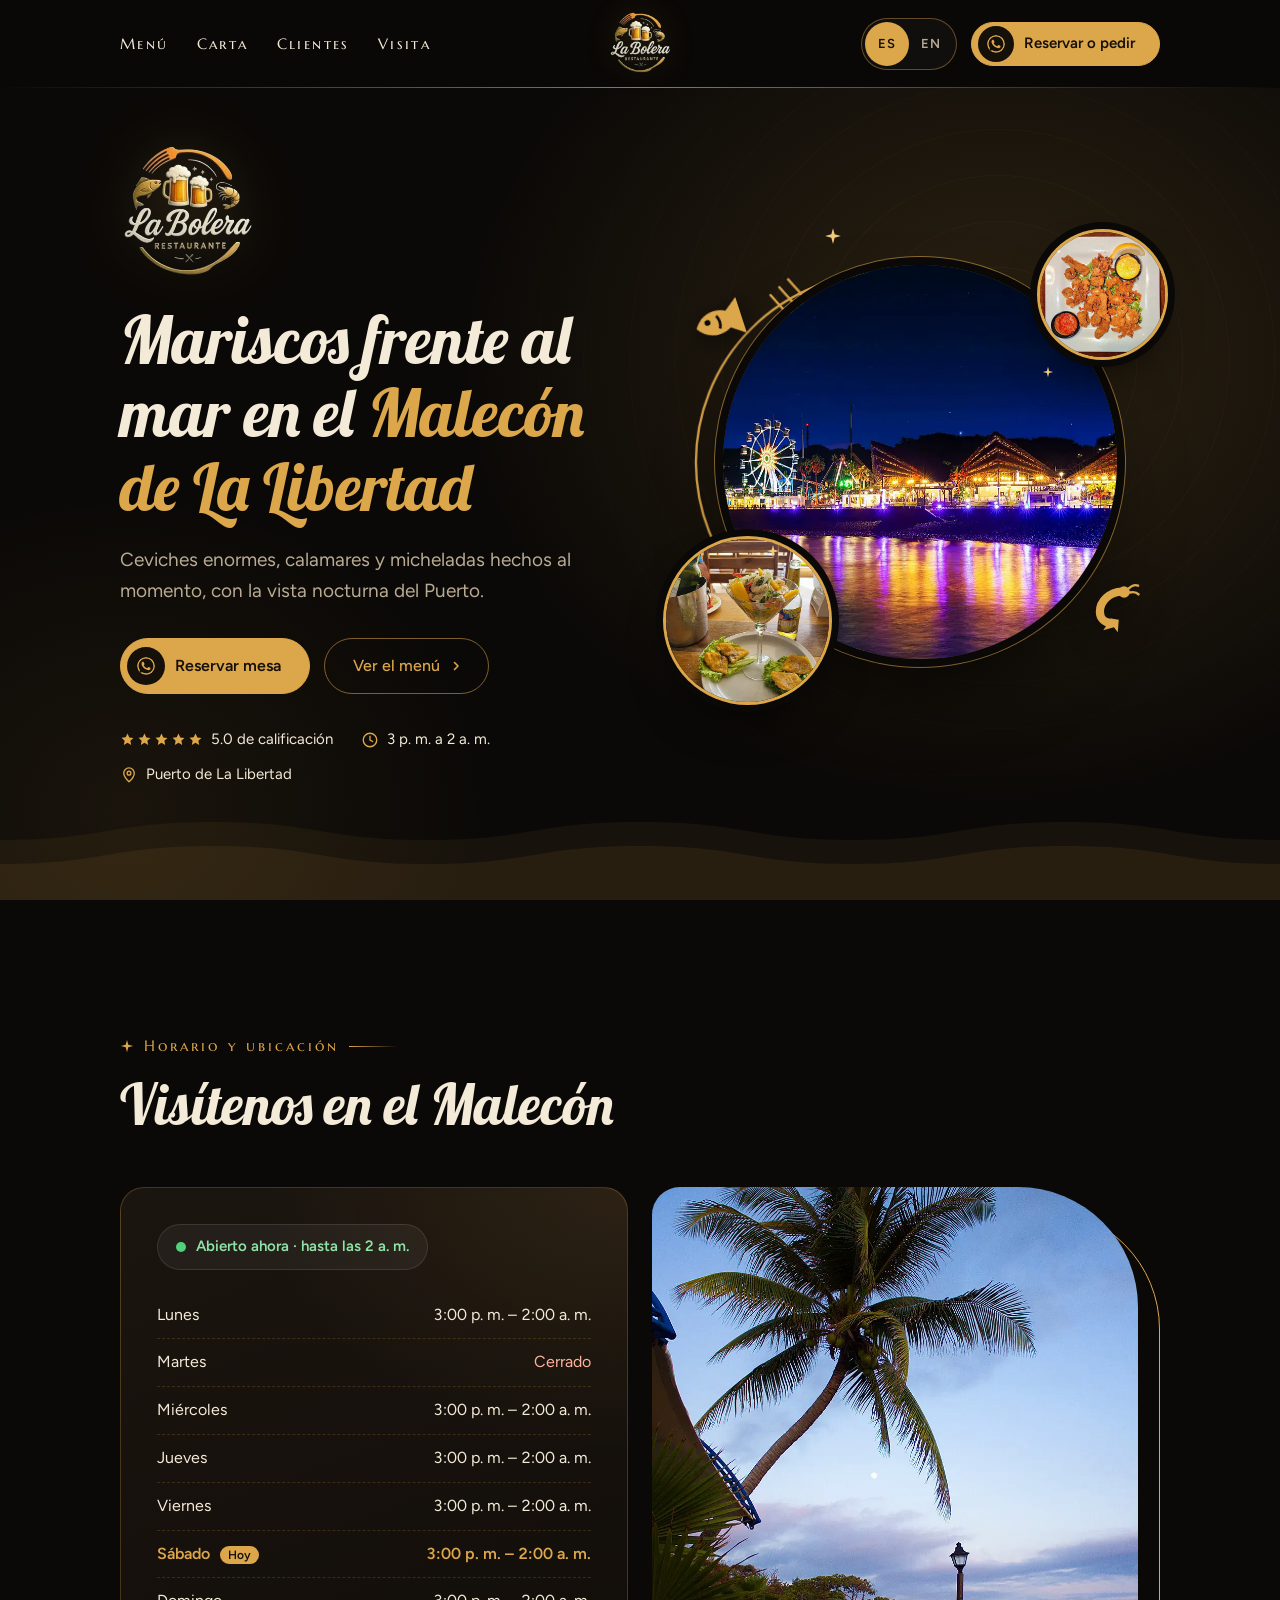
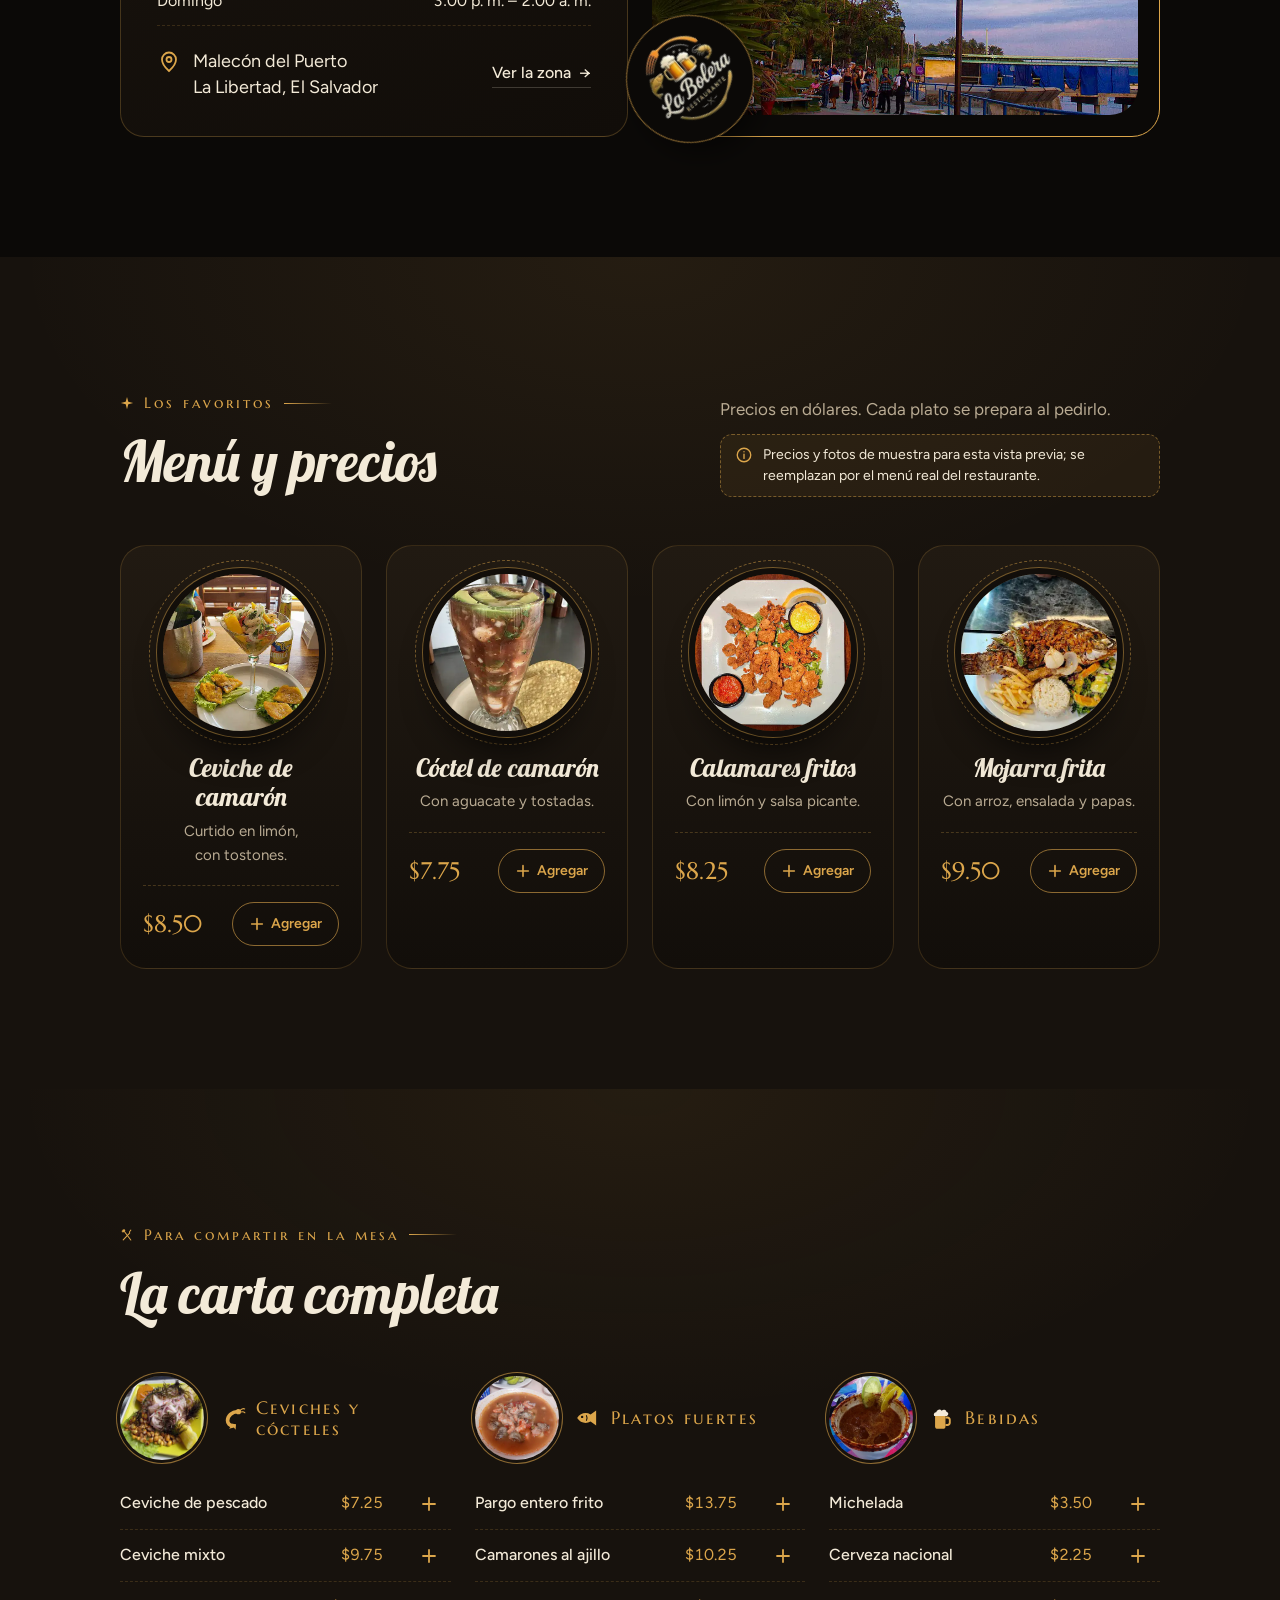
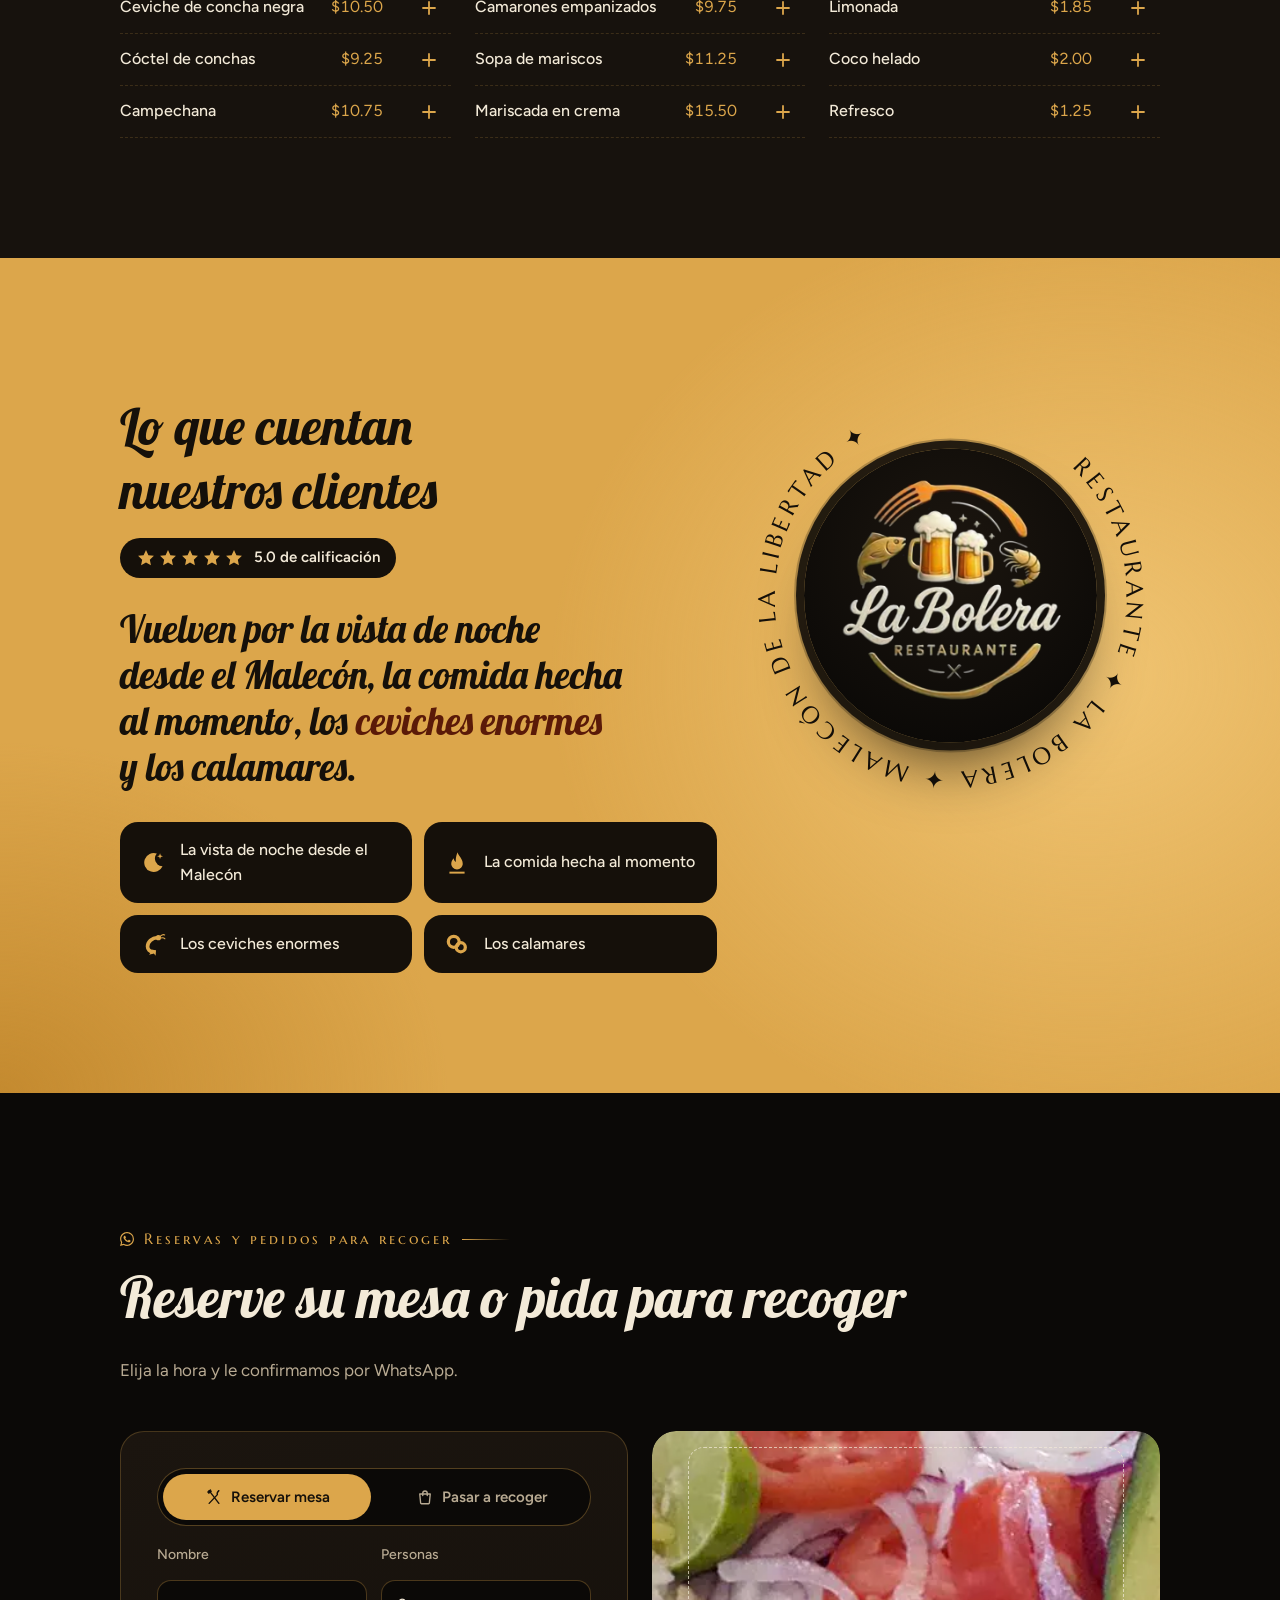
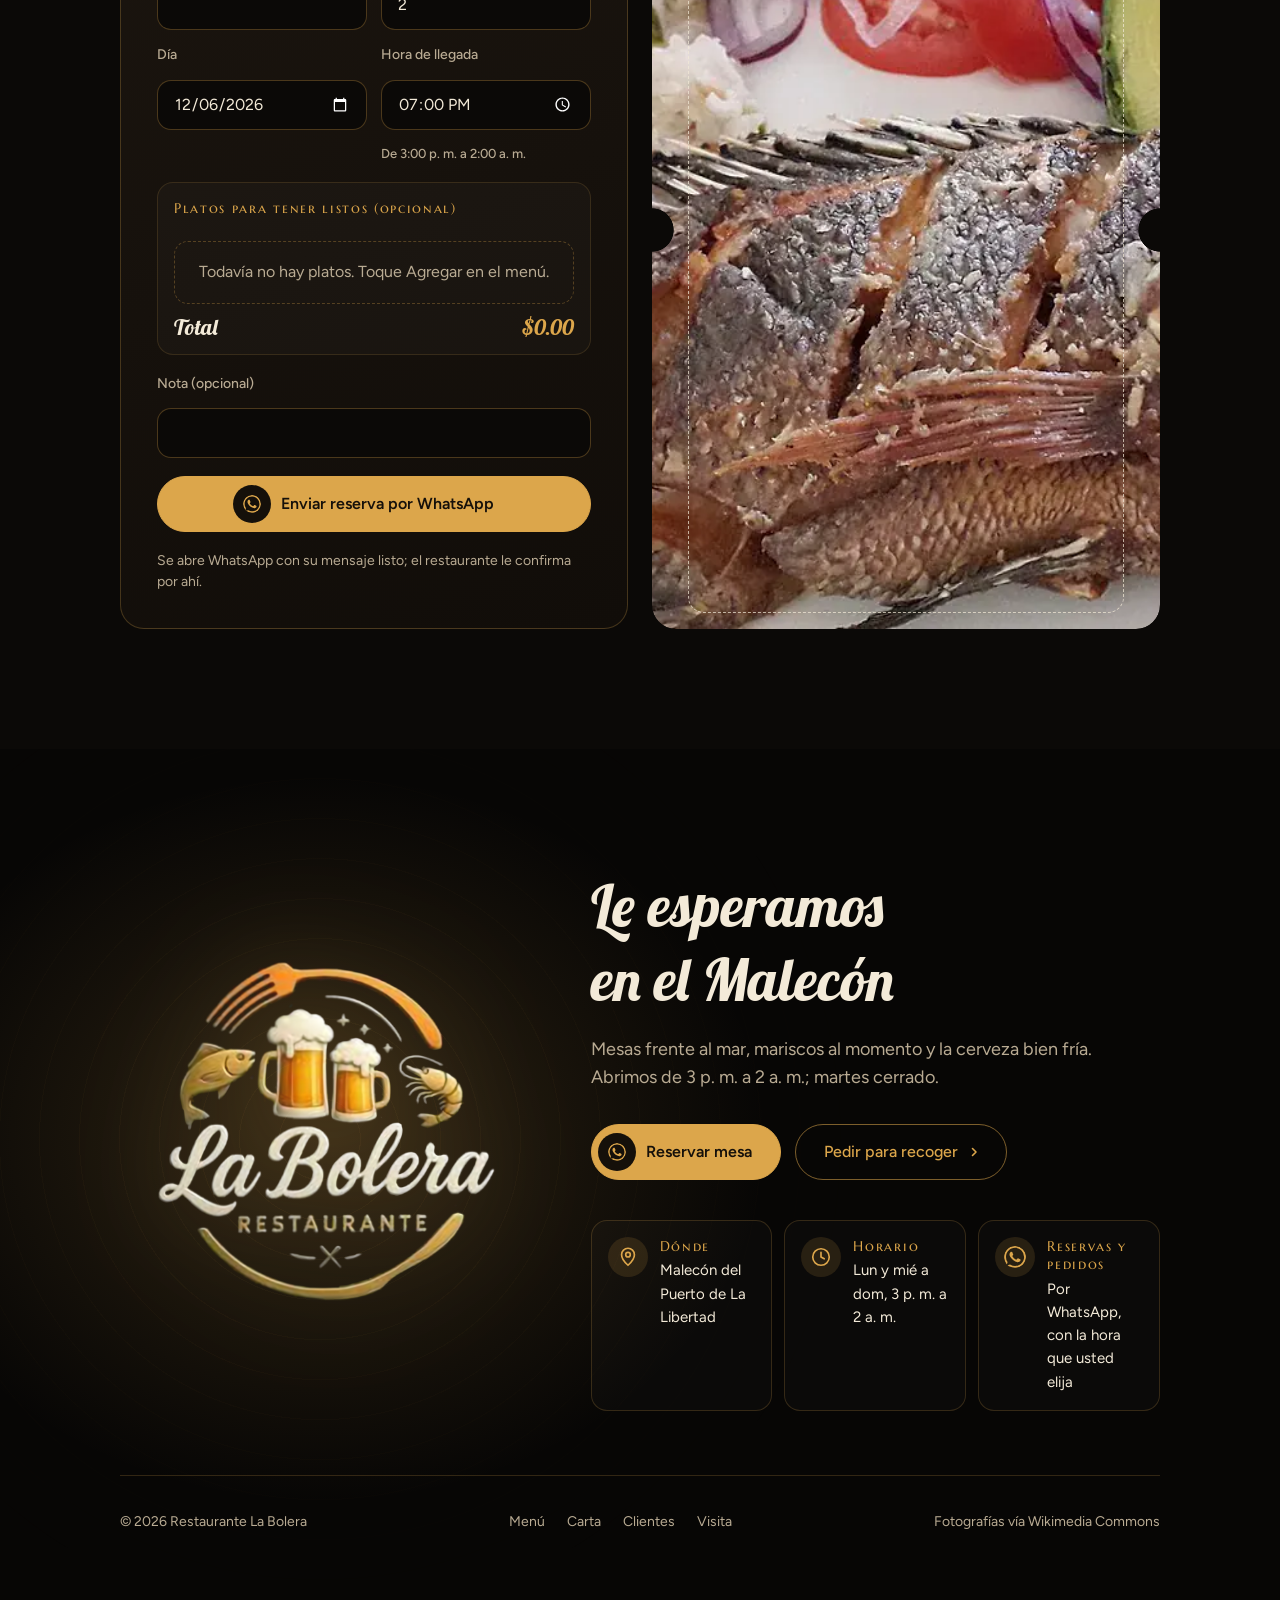
==== commit f73727d2: "Logo en alta definición, reservas y pedidos para recoger - Logo reescalado con super-resolución (EDS" ====
--- a/index.html
+++ b/index.html
@@ -61,13 +61,19 @@
   .lb-head { margin-bottom: 48px; }
   .lb-head h2 { font: 400 clamp(38px, 4.4vw, 60px)/1.05 var(--font-display); letter-spacing: 0; color: var(--cream); margin: 0; }
   .lb-head--split { display: flex; align-items: flex-end; justify-content: space-between; gap: 24px; flex-wrap: wrap; }
-  .lb-head__side { max-width: 36ch; color: var(--p-muted); margin: 0; font-size: 17px; }
+  .lb-head__side { max-width: 40ch; color: var(--p-muted); margin: 0; font-size: 17px; }
+  .lb-head__side p { margin: 0; }
+  .demo-note { display: flex; gap: 10px; align-items: flex-start; margin-top: 12px !important; padding: 10px 14px; border-radius: 12px; border: 1px dashed rgba(220, 166, 75, .45); background: rgba(220, 166, 75, .07); color: var(--cream); font-size: 14px; line-height: 1.45; }
+  .demo-note .ic { color: var(--gold); font-size: 18px; margin-top: 1px; }
 
   /* botones */
   .btn--wa, .btn--ghost { border-radius: 999px !important; gap: 10px; }
-  .btn--wa { background: linear-gradient(180deg, var(--gold-hi), var(--gold) 60%, #c98f33) !important; color: #15100a !important; border: 0 !important;
-    box-shadow: 0 10px 30px -10px rgba(220, 166, 75, .65), inset 0 1px 0 rgba(255, 255, 255, .35); font-weight: 600; }
-  .btn--wa:hover { box-shadow: 0 14px 36px -10px rgba(220, 166, 75, .85), inset 0 1px 0 rgba(255, 255, 255, .45); transform: translateY(-1px); }
+  /* botón principal: dorado liso, sin degradado; el ícono de WhatsApp en una ficha oscura */
+  .btn--wa { background: var(--gold) !important; color: #15100a !important; border: 1px solid var(--gold) !important; font-weight: 600; padding-left: 6px !important; box-shadow: none; transition: background 200ms, color 200ms, transform 160ms, box-shadow 200ms; }
+  .btn--wa .ic-wa { box-sizing: content-box; width: 18px; height: 18px; padding: 9px; border-radius: 50%; background: #15100a; color: var(--gold); }
+  .btn--wa:hover { background: var(--cream) !important; border-color: var(--cream) !important; box-shadow: 0 0 0 4px rgba(220, 166, 75, .25); }
+  .btn--wa:active { transform: scale(.97); }
+  .btn--lg.btn--wa .ic-wa { padding: 10px; }
   .btn--ghost { background: transparent; color: var(--gold); border: 1px solid rgba(220, 166, 75, .55); }
   .btn--ghost:hover { background: rgba(220, 166, 75, .1); border-color: var(--gold); }
   .btn--lg { height: 56px; padding: 0 28px; font-size: 16px; }
@@ -89,13 +95,13 @@
   @media (max-width: 1023px) { .lb-nav .nav__logo-img { height: 48px !important; width: 48px !important; } }
 
   /* ---------- portada ---------- */
-  .hero.lb-hero { position: relative; display: block; height: auto; min-height: 100svh; padding: calc(var(--nav) + 32px) 0 128px; overflow: hidden;
+  .hero.lb-hero { position: relative; display: block; height: auto; min-height: 100svh; padding: calc(var(--nav) + 32px) 0 96px; overflow: hidden;
     background: radial-gradient(60% 70% at 78% 40%, rgba(220, 166, 75, .16), transparent 70%), radial-gradient(40% 50% at 10% 90%, rgba(220, 166, 75, .07), transparent 70%), var(--p-bg); }
   .lb-hero__glow { position: absolute; inset: 0; pointer-events: none; background: repeating-radial-gradient(circle at 78% 40%, rgba(220, 166, 75, .05) 0 1px, transparent 1px 46px); mask: radial-gradient(50% 60% at 78% 40%, #000, transparent); }
-  .lb-hero__waves { position: absolute; left: 0; right: 0; bottom: 54px; width: 100%; height: 90px; fill: rgba(220, 166, 75, .06); animation: bob 7s ease-in-out infinite; }
+  .lb-hero__waves { position: absolute; left: 0; right: 0; bottom: 0; width: 100%; height: 90px; fill: rgba(220, 166, 75, .06); animation: bob 7s ease-in-out infinite; }
   .lb-hero__waves .w2 { fill: rgba(220, 166, 75, .08); }
   @keyframes bob { 50% { transform: translateY(8px); } }
-  .lb-hero__grid { position: relative; z-index: 1; display: grid; grid-template-columns: minmax(0, 1.05fr) minmax(0, 1fr); gap: 56px; align-items: center; min-height: calc(100svh - var(--nav) - 160px); }
+  .lb-hero__grid { position: relative; z-index: 1; display: grid; grid-template-columns: minmax(0, 1.05fr) minmax(0, 1fr); gap: 56px; align-items: center; min-height: calc(100svh - var(--nav) - 128px); }
   .lb-hero__logo { display: block; width: clamp(120px, 12vw, 176px); height: auto; margin: 0 0 12px -10px; filter: drop-shadow(0 0 28px rgba(220, 166, 75, .3)); animation: float 6s ease-in-out infinite; }
   @keyframes float { 50% { transform: translateY(-8px) rotate(-1.5deg); } }
   .lb-hero h1 { font: 400 clamp(44px, 5.2vw, 78px)/1.04 var(--font-display); letter-spacing: 0; color: var(--cream); margin: 0; max-width: 13ch; text-wrap: balance; }
@@ -162,7 +168,7 @@
     .lb-hero__lead { font-size: 17px; }
     .lb-hero__actions .btn { width: 100%; justify-content: center; }
     .float-ic { width: 44px; height: 44px; } .float-ic--shrimp { width: 40px; height: 40px; }
-    .lb-hero__waves { bottom: 50px; height: 60px; }
+    .lb-hero__waves { bottom: 0; height: 60px; }
     .marquee__track { font-size: 14px; }
   }
 
@@ -265,12 +271,25 @@
   .order__empty { color: var(--p-muted); margin: 0; padding: 18px; border: 1px dashed rgba(220, 166, 75, .3); border-radius: 14px; text-align: center; }
   .order__total { display: flex; justify-content: space-between; align-items: baseline; font: 400 28px/1 var(--font-display); color: var(--cream); }
   .order__total [data-order-total] { color: var(--gold); }
-  .order__fields { display: grid; grid-template-columns: 1fr 1fr; gap: 14px; }
+  .order__fields { display: grid; grid-template-columns: 1fr 1fr; gap: 14px; align-items: start; }
   .order .field input, .order .field select { width: 100%; height: 50px; padding: 0 16px; border: 1px solid rgba(220, 166, 75, .3); border-radius: 14px; background: #0b0907; color: var(--cream); font: 400 16px/1 var(--font-text); }
   .order .field input:focus, .order .field select:focus { border-color: var(--gold); outline: 2px solid rgba(220, 166, 75, .35); outline-offset: 1px; }
   .order .field label { display: block; margin-bottom: 6px; font-size: 14px; color: var(--p-muted); }
   .order .field__error, .order__error { color: #ffb39c; font-size: 14px; margin: 6px 0 0; }
   .order__send { width: 100%; justify-content: center; }
+  .mode { display: grid; grid-template-columns: 1fr 1fr; gap: 6px; padding: 5px; border-radius: 999px; border: 1px solid rgba(220, 166, 75, .35); background: #0b0907; }
+  .mode__opt { position: relative; cursor: pointer; }
+  .mode__opt input { position: absolute; opacity: 0; pointer-events: none; }
+  .mode__opt > span { display: flex; align-items: center; justify-content: center; gap: 8px; min-height: 46px; border-radius: 999px; color: var(--p-muted); font-weight: 600; font-size: 15px; transition: background 200ms, color 200ms; }
+  .mode__opt > span .ic { font-size: 18px; }
+  .mode__opt input:checked + span { background: var(--gold); color: #15100a; }
+  .mode__opt input:focus-visible + span { outline: 2px solid var(--gold); outline-offset: 2px; }
+  .order[data-mode="reserve"] [data-only="pickup"], .order[data-mode="pickup"] [data-only="reserve"] { display: none !important; }
+  .order__cart { display: grid; gap: 12px; padding: 16px; border-radius: 16px; background: rgba(255, 255, 255, .025); border: 1px solid rgba(220, 166, 75, .15); }
+  .order__cart-label { margin: 0; color: var(--gold); font: 400 14px/1.3 var(--font-caps); letter-spacing: .12em; }
+  .order__total { font-size: 22px !important; }
+  .field__hint { margin: 6px 0 0; font-size: 13px; color: var(--p-muted); }
+  .order .field input[type="date"], .order .field input[type="time"] { color-scheme: dark; }
   .frame-ticket { position: relative; margin: 0; min-height: 420px; border-radius: 24px; overflow: hidden;
     -webkit-mask: radial-gradient(circle 22px at 0 50%, #0000 97%, #000) left / 51% 100% no-repeat, radial-gradient(circle 22px at 100% 50%, #0000 97%, #000) right / 51% 100% no-repeat;
             mask: radial-gradient(circle 22px at 0 50%, #0000 97%, #000) left / 51% 100% no-repeat, radial-gradient(circle 22px at 100% 50%, #0000 97%, #000) right / 51% 100% no-repeat; }
@@ -326,6 +345,8 @@
   <symbol id="i-moon" viewBox="0 0 24 24"><path fill="currentColor" d="M15.5 3.2A8.8 8.8 0 1 0 20.8 15 7.2 7.2 0 0 1 15.5 3.2z"/><path fill="currentColor" d="M18.5 3l.7 2 2 .7-2 .7-.7 2-.7-2-2-.7 2-.7z"/></symbol>
   <symbol id="i-flame" viewBox="0 0 24 24"><path fill="currentColor" d="M12.5 2c.6 3.4 4.8 5.6 4.8 10.6A5.4 5.4 0 0 1 12 18a5.3 5.3 0 0 1-5.3-5.3c0-2.4 1.3-4 2.3-5 .1 1.6.8 2.8 2 3.4C10.5 7.6 11.5 4.6 12.5 2z"/><path fill="currentColor" d="M5 20h14v1.8H5z"/></symbol>
   <symbol id="i-ring" viewBox="0 0 24 24"><g fill="none" stroke="currentColor" stroke-width="3"><circle cx="9" cy="10" r="5"/><circle cx="15.5" cy="15" r="4.2"/></g></symbol>
+  <symbol id="i-info" viewBox="0 0 24 24"><g fill="none" stroke="currentColor" stroke-width="1.8" stroke-linecap="round"><circle cx="12" cy="12" r="9"/><path d="M12 11v5.5M12 7.6v.1"/></g></symbol>
+  <symbol id="i-bag" viewBox="0 0 24 24"><g fill="none" stroke="currentColor" stroke-width="1.8" stroke-linejoin="round"><path d="M5 8h14l-1.2 12.2a1 1 0 0 1-1 .8H7.2a1 1 0 0 1-1-.8z"/><path d="M9 10V7a3 3 0 0 1 6 0v3" stroke-linecap="round"/></g></symbol>
 </svg>
 
 <header class="nav nav--split lb-nav">
@@ -343,7 +364,7 @@
         <button type="button" class="lang__opt" data-lang="es" aria-pressed="true" lang="es">ES</button>
         <button type="button" class="lang__opt" data-lang="en" aria-pressed="false" lang="en">EN</button>
       </div>
-      <a class="btn btn--primary btn--wa" href="#pedido"><svg class="ic-wa" viewBox="0 0 24 24" aria-hidden="true"><use href="#i-wa"/></svg><span data-i18n="ctaOrder">Pedir por WhatsApp</span><span class="order-count" data-order-count hidden>0</span></a>
+      <a class="btn btn--primary btn--wa" href="#pedido"><svg class="ic-wa" viewBox="0 0 24 24" aria-hidden="true"><use href="#i-wa"/></svg><span data-i18n="ctaNav">Reservar o pedir</span><span class="order-count" data-order-count hidden>0</span></a>
     </div>
     <button class="nav__toggle" type="button" aria-expanded="false" aria-label="Menú" data-i18n-attr="aria-label:navToggle">
       <svg width="18" height="18" viewBox="0 0 18 18" aria-hidden="true"><path d="M2 5h14M2 13h14" stroke="currentColor" stroke-width="1.6" stroke-linecap="round"/></svg>
@@ -361,7 +382,7 @@
         <h1 id="hero-h" class="e-2"><span data-i18n="heroH1">Mariscos frente al mar en el</span> <span class="gold" data-i18n="heroH2">Malecón de La Libertad</span></h1>
         <p class="lb-hero__lead e-3" data-i18n="heroLead">Ceviches enormes, calamares y micheladas hechos al momento, con la vista nocturna del Puerto.</p>
         <div class="lb-hero__actions e-4">
-          <a class="btn btn--primary btn--wa btn--lg" href="#pedido"><svg class="ic-wa" viewBox="0 0 24 24" aria-hidden="true"><use href="#i-wa"/></svg><span data-i18n="ctaOrder">Pedir por WhatsApp</span></a>
+          <a class="btn btn--primary btn--wa btn--lg" href="#pedido" data-mode-link="reserve"><svg class="ic-wa" viewBox="0 0 24 24" aria-hidden="true"><use href="#i-wa"/></svg><span data-i18n="ctaReserve">Reservar mesa</span></a>
           <a class="btn btn--ghost btn--lg" href="#menu"><span data-i18n="seeMenu">Ver el menú</span><svg class="m-arrow" viewBox="0 0 12 12" aria-hidden="true"><path class="m-arrow__stem" d="M1 6h8"/><path class="m-arrow__head" d="M4.5 2.5 8 6l-3.5 3.5"/></svg></a>
         </div>
         <ul class="lb-hero__facts e-5">
@@ -384,7 +405,6 @@
         <svg class="spark spark--3" viewBox="0 0 24 24"><use href="#i-spark"/></svg>
       </div>
     </div></div>
-    <div class="marquee" aria-hidden="true"><div class="marquee__track"><span data-i18n="mq1">Ceviches</span><svg class="ic" viewBox="0 0 24 24" aria-hidden="true"><use href="#i-spark"/></svg><span data-i18n="mq2">Cócteles de camarón</span><svg class="ic" viewBox="0 0 24 24" aria-hidden="true"><use href="#i-spark"/></svg><span data-i18n="mq3">Calamares</span><svg class="ic" viewBox="0 0 24 24" aria-hidden="true"><use href="#i-spark"/></svg><span data-i18n="mq4">Mojarra frita</span><svg class="ic" viewBox="0 0 24 24" aria-hidden="true"><use href="#i-spark"/></svg><span data-i18n="mq5">Micheladas</span><svg class="ic" viewBox="0 0 24 24" aria-hidden="true"><use href="#i-spark"/></svg><span data-i18n="mq6">Vista al mar</span><svg class="ic" viewBox="0 0 24 24" aria-hidden="true"><use href="#i-spark"/></svg><span data-i18n="mq1">Ceviches</span><svg class="ic" viewBox="0 0 24 24" aria-hidden="true"><use href="#i-spark"/></svg><span data-i18n="mq2">Cócteles de camarón</span><svg class="ic" viewBox="0 0 24 24" aria-hidden="true"><use href="#i-spark"/></svg><span data-i18n="mq3">Calamares</span><svg class="ic" viewBox="0 0 24 24" aria-hidden="true"><use href="#i-spark"/></svg><span data-i18n="mq4">Mojarra frita</span><svg class="ic" viewBox="0 0 24 24" aria-hidden="true"><use href="#i-spark"/></svg><span data-i18n="mq5">Micheladas</span><svg class="ic" viewBox="0 0 24 24" aria-hidden="true"><use href="#i-spark"/></svg><span data-i18n="mq6">Vista al mar</span><svg class="ic" viewBox="0 0 24 24" aria-hidden="true"><use href="#i-spark"/></svg></div></div>
   </section>
 
   <section class="section lb-visit" id="visita" data-place="visit" aria-labelledby="visita-h">
@@ -425,7 +445,7 @@
           <p class="orn"><svg class="ic" viewBox="0 0 24 24" aria-hidden="true"><use href="#i-spark"/></svg><span data-i18n="menuOrn">Los favoritos</span></p>
           <h2 id="menu-h" data-i18n="menuH">Menú y precios</h2>
         </div>
-        <p class="lb-head__side" data-i18n="menuSide">Precios en dólares. Cada plato se prepara al pedirlo.</p>
+        <div class="lb-head__side"><p data-i18n="menuSide">Precios en dólares. Cada plato se prepara al pedirlo.</p><p class="demo-note"><svg class="ic" viewBox="0 0 24 24" aria-hidden="true"><use href="#i-info"/></svg><span data-i18n="demoNote">Precios y fotos de muestra para esta vista previa; se reemplazan por el menú real del restaurante.</span></p></div>
       </div>
       <div class="dishes">
           <article class="dish" data-reveal style="--i: 0">
@@ -546,29 +566,44 @@
     <div class="wrap">
       <div class="lb-head lb-head--split" data-reveal>
         <div>
-          <p class="orn"><svg class="ic" viewBox="0 0 24 24" aria-hidden="true"><use href="#i-wa"/></svg><span data-i18n="orderOrn">Para llevar o para la mesa</span></p>
-          <h2 id="pedido-h" data-i18n="orderH">Su pedido por WhatsApp</h2>
-        </div>
-        <p class="lb-head__side" data-i18n="orderSide">Agregue platos del menú; le confirmamos por WhatsApp.</p>
+          <p class="orn"><svg class="ic" viewBox="0 0 24 24" aria-hidden="true"><use href="#i-wa"/></svg><span data-i18n="orderOrn">Reservas y pedidos para recoger</span></p>
+          <h2 id="pedido-h" data-i18n="orderH">Reserve su mesa o pida para recoger</h2>
+        </div>
+        <p class="lb-head__side" data-i18n="orderSide">Elija la hora y le confirmamos por WhatsApp.</p>
       </div>
       <div class="grid grid--top lb-order__grid">
-        <form class="order span-6" id="order-form" action="https://wa.me/50374756008" method="get" target="_blank" novalidate>
-          <ul class="order__list" data-order-list aria-live="polite"></ul>
-          <p class="order__empty" data-order-empty data-i18n="orderEmpty">Todavía no hay platos. Toque Agregar en el menú.</p>
-          <div class="order__total"><span data-i18n="total">Total</span><span data-order-total>$0.00</span></div>
+        <form class="order span-6" id="order-form" action="https://wa.me/50374756008" method="get" target="_blank" novalidate data-mode="reserve">
+          <div class="mode" role="radiogroup" aria-label="Tipo de solicitud" data-i18n-attr="aria-label:modeGroup">
+            <label class="mode__opt"><input type="radio" name="tipo" value="reserve" checked><span><svg class="ic" viewBox="0 0 24 24" aria-hidden="true"><use href="#i-cutlery"/></svg><span data-i18n="modeReserve">Reservar mesa</span></span></label>
+            <label class="mode__opt"><input type="radio" name="tipo" value="pickup"><span><svg class="ic" viewBox="0 0 24 24" aria-hidden="true"><use href="#i-bag"/></svg><span data-i18n="modePickup">Pasar a recoger</span></span></label>
+          </div>
           <div class="order__fields">
             <div class="field"><label for="o-name" data-i18n="fName">Nombre</label>
               <input id="o-name" name="nombre" type="text" autocomplete="name" aria-describedby="o-name-err">
-              <p class="field__error" id="o-name-err" hidden data-i18n="errName">Escriba el nombre para el pedido.</p></div>
-            <div class="field"><label for="o-mode" data-i18n="fMode">Cómo lo quiere</label>
-              <select id="o-mode" name="modo"><option value="here" data-i18n="modeHere">Para comer aquí</option><option value="go" data-i18n="modeGo">Para llevar</option></select></div>
+              <p class="field__error" id="o-name-err" hidden data-i18n="errName">Escriba el nombre para la reserva o el pedido.</p></div>
+            <div class="field" data-only="reserve"><label for="o-people" data-i18n="fPeople">Personas</label>
+              <input id="o-people" name="personas" type="number" inputmode="numeric" min="1" max="40" value="2" aria-describedby="o-people-err">
+              <p class="field__error" id="o-people-err" hidden data-i18n="errPeople">Escriba cuántas personas vienen.</p></div>
+            <div class="field"><label for="o-date" data-i18n="fDate">Día</label>
+              <input id="o-date" name="dia" type="date" aria-describedby="o-date-err">
+              <p class="field__error" id="o-date-err" hidden data-i18n="errDate">Elija el día; los martes estamos cerrados.</p></div>
+            <div class="field"><label for="o-time"><span data-only="reserve" data-i18n="fTimeReserve">Hora de llegada</span><span data-only="pickup" data-i18n="fTimePickup">Hora para recoger</span></label>
+              <input id="o-time" name="hora" type="time" step="900" value="19:00" aria-describedby="o-time-err o-time-hint">
+              <p class="field__hint" id="o-time-hint" data-i18n="timeHint">De 3:00 p. m. a 2:00 a. m.</p>
+              <p class="field__error" id="o-time-err" hidden data-i18n="errTime">Elija una hora entre las 3:00 p. m. y las 2:00 a. m.</p></div>
+          </div>
+          <div class="order__cart">
+            <p class="order__cart-label"><span data-only="reserve" data-i18n="cartReserve">Platos para tener listos (opcional)</span><span data-only="pickup" data-i18n="cartPickup">Su pedido</span></p>
+            <ul class="order__list" data-order-list aria-live="polite"></ul>
+            <p class="order__empty" data-order-empty data-i18n="orderEmpty">Todavía no hay platos. Toque Agregar en el menú.</p>
+            <div class="order__total"><span data-i18n="total">Total</span><span data-order-total>$0.00</span></div>
           </div>
           <div class="field"><label for="o-note" data-i18n="fNote">Nota (opcional)</label>
             <input id="o-note" name="nota" type="text" autocomplete="off"></div>
           <input type="hidden" name="text" value="">
-          <p class="order__error" data-order-error hidden role="alert" data-i18n="errEmpty">Agregue al menos un plato del menú.</p>
-          <button class="btn btn--primary btn--wa btn--lg order__send" type="submit"><svg class="ic-wa" viewBox="0 0 24 24" aria-hidden="true"><use href="#i-wa"/></svg><span data-i18n="ctaOrder">Pedir por WhatsApp</span></button>
-          <p class="t-small muted" data-i18n="orderNote">Se abre WhatsApp con su pedido listo para enviar.</p>
+          <p class="order__error" data-order-error hidden role="alert" data-i18n="errEmpty">Para pasar a recoger, agregue al menos un plato del menú.</p>
+          <button class="btn btn--primary btn--wa btn--lg order__send" type="submit"><svg class="ic-wa" viewBox="0 0 24 24" aria-hidden="true"><use href="#i-wa"/></svg><span data-only="reserve" data-i18n="sendReserve">Enviar reserva por WhatsApp</span><span data-only="pickup" data-i18n="sendPickup">Enviar pedido por WhatsApp</span></button>
+          <p class="t-small muted" data-i18n="orderNote">Se abre WhatsApp con su mensaje listo; el restaurante le confirma por ahí.</p>
         </form>
         <figure class="frame-ticket span-6 start-7" data-moment="picture-develops"><img src="assets/img/photo-f106961743.webp" alt="Mojarra frita servida con aguacate, tomate y arroz" data-i18n-attr="alt:orderAlt" loading="lazy" data-source="stand-in" data-subject="mojarra frita"></figure>
       </div>
@@ -585,13 +620,13 @@
         <h2 id="close-h" data-i18n="closeH">Le esperamos en el Malecón</h2>
         <p class="lb-close__lead" data-i18n="closeLead">Mesas frente al mar, mariscos al momento y la cerveza bien fría. Abrimos de 3 p.&nbsp;m. a 2 a.&nbsp;m.; martes cerrado.</p>
         <div class="lb-hero__actions">
-          <a class="btn btn--primary btn--wa btn--lg" href="#pedido"><svg class="ic-wa" viewBox="0 0 24 24" aria-hidden="true"><use href="#i-wa"/></svg><span data-i18n="ctaOrder">Pedir por WhatsApp</span></a>
-          <a class="btn btn--ghost btn--lg" href="https://www.openstreetmap.org/search?query=Malec%C3%B3n%20Puerto%20de%20La%20Libertad%20El%20Salvador" target="_blank" rel="noopener"><span data-i18n="seeArea">Ver la zona</span><svg class="m-arrow" viewBox="0 0 12 12" aria-hidden="true"><path class="m-arrow__stem" d="M1 6h8"/><path class="m-arrow__head" d="M4.5 2.5 8 6l-3.5 3.5"/></svg></a>
+          <a class="btn btn--primary btn--wa btn--lg" href="#pedido" data-mode-link="reserve"><svg class="ic-wa" viewBox="0 0 24 24" aria-hidden="true"><use href="#i-wa"/></svg><span data-i18n="ctaReserve">Reservar mesa</span></a>
+          <a class="btn btn--ghost btn--lg" href="#pedido" data-mode-link="pickup"><span data-i18n="ctaPickup">Pedir para recoger</span><svg class="m-arrow" viewBox="0 0 12 12" aria-hidden="true"><path class="m-arrow__stem" d="M1 6h8"/><path class="m-arrow__head" d="M4.5 2.5 8 6l-3.5 3.5"/></svg></a>
         </div>
         <ul class="close-info">
           <li><svg class="ic" viewBox="0 0 24 24" aria-hidden="true"><use href="#i-pin"/></svg><span><strong data-i18n="ciPlaceK">Dónde</strong><span data-i18n="ciPlaceV">Malecón del Puerto de La Libertad</span></span></li>
           <li><svg class="ic" viewBox="0 0 24 24" aria-hidden="true"><use href="#i-clock"/></svg><span><strong data-i18n="ciHoursK">Horario</strong><span data-i18n="ciHoursV">Lun y mié a dom, 3 p.&nbsp;m. a 2 a.&nbsp;m.</span></span></li>
-          <li><svg class="ic" viewBox="0 0 24 24" aria-hidden="true"><use href="#i-mug"/></svg><span><strong data-i18n="ciGoK">Para llevar</strong><span data-i18n="ciGoV">Pedidos por WhatsApp</span></span></li>
+          <li><svg class="ic" viewBox="0 0 24 24" aria-hidden="true"><use href="#i-wa"/></svg><span><strong data-i18n="ciGoK">Reservas y pedidos</strong><span data-i18n="ciGoV">Por WhatsApp, con la hora que usted elija</span></span></li>
         </ul>
       </div>
     </div>
@@ -606,7 +641,7 @@
 </footer>
 
 <nav class="actionbar" aria-label="Acciones rápidas">
-  <a class="btn btn--primary btn--wa" href="#pedido"><svg class="ic-wa" viewBox="0 0 24 24" aria-hidden="true"><use href="#i-wa"/></svg><span data-i18n="ctaOrder">Pedir por WhatsApp</span><span class="order-count" data-order-count hidden>0</span></a>
+  <a class="btn btn--primary btn--wa" href="#pedido"><svg class="ic-wa" viewBox="0 0 24 24" aria-hidden="true"><use href="#i-wa"/></svg><span data-i18n="ctaNav">Reservar o pedir</span><span class="order-count" data-order-count hidden>0</span></a>
 </nav>
 
 <script type="module" src="assets/system.js"></script>
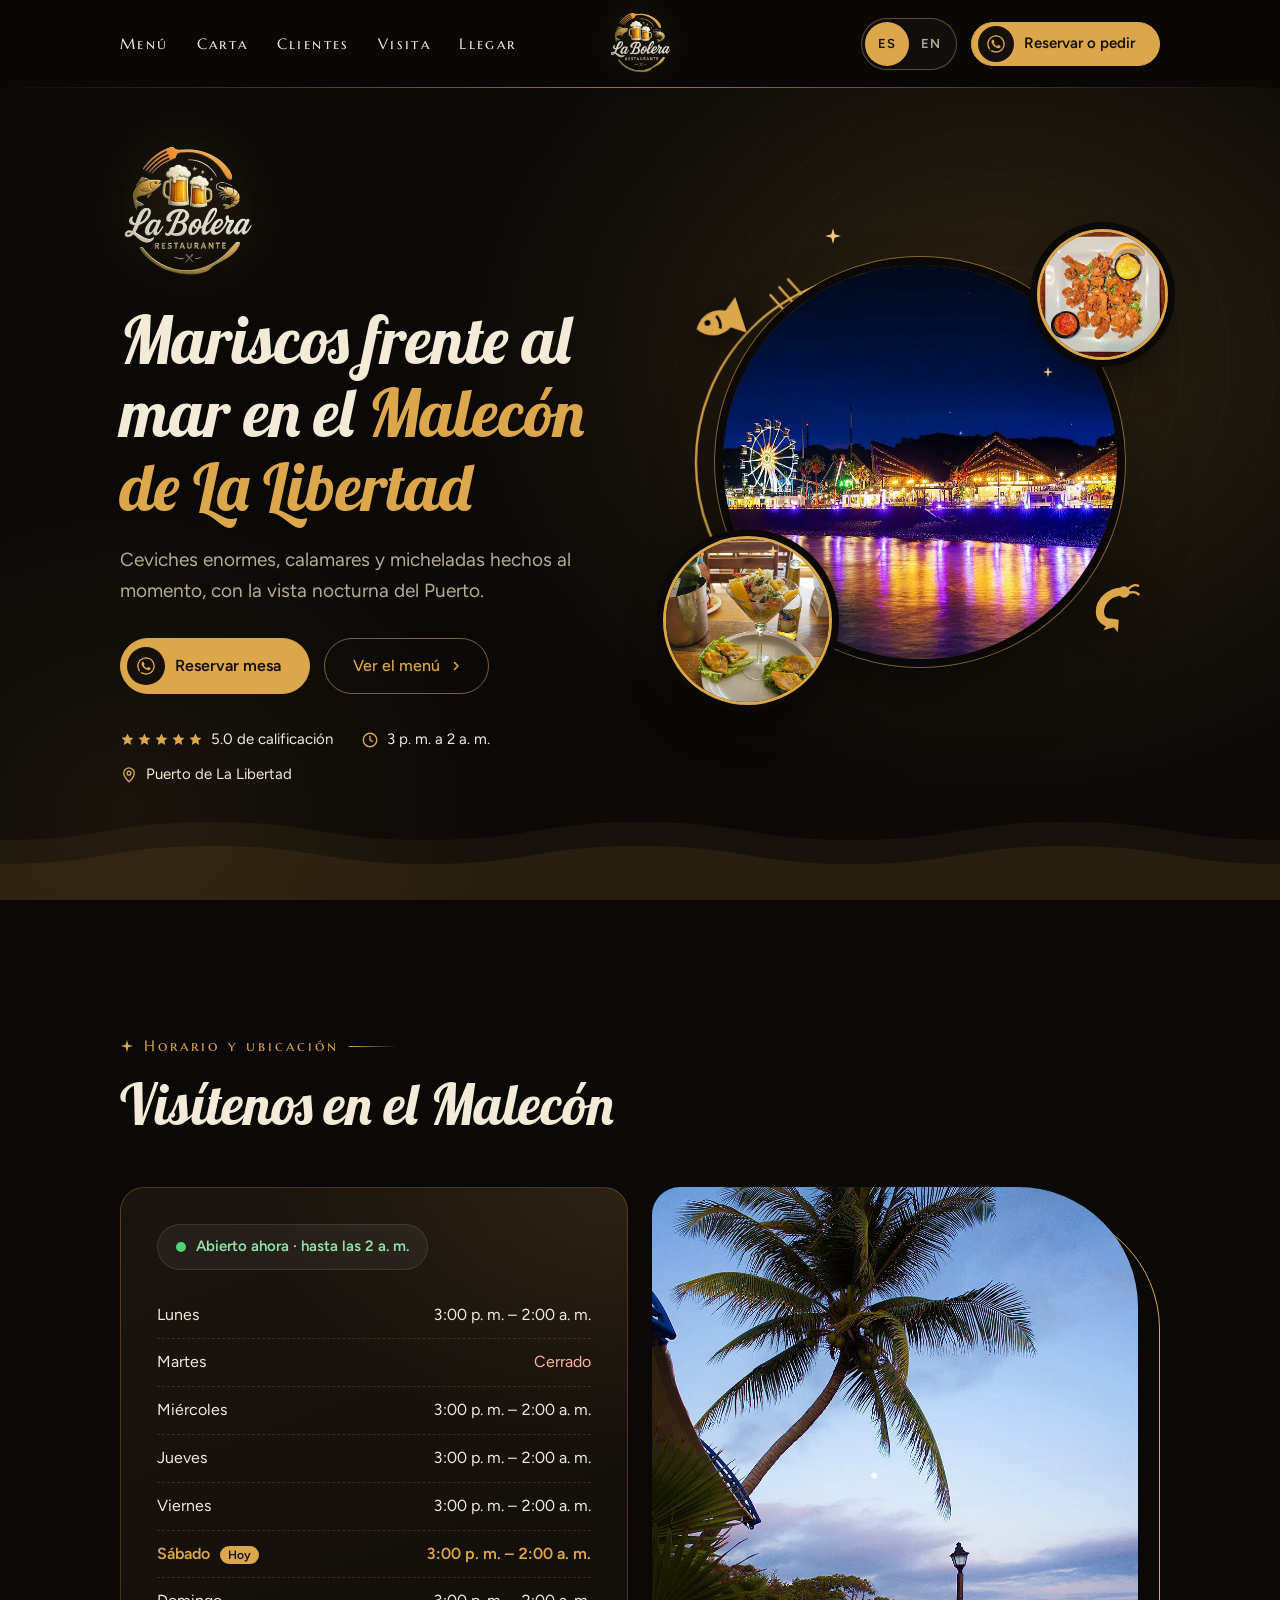
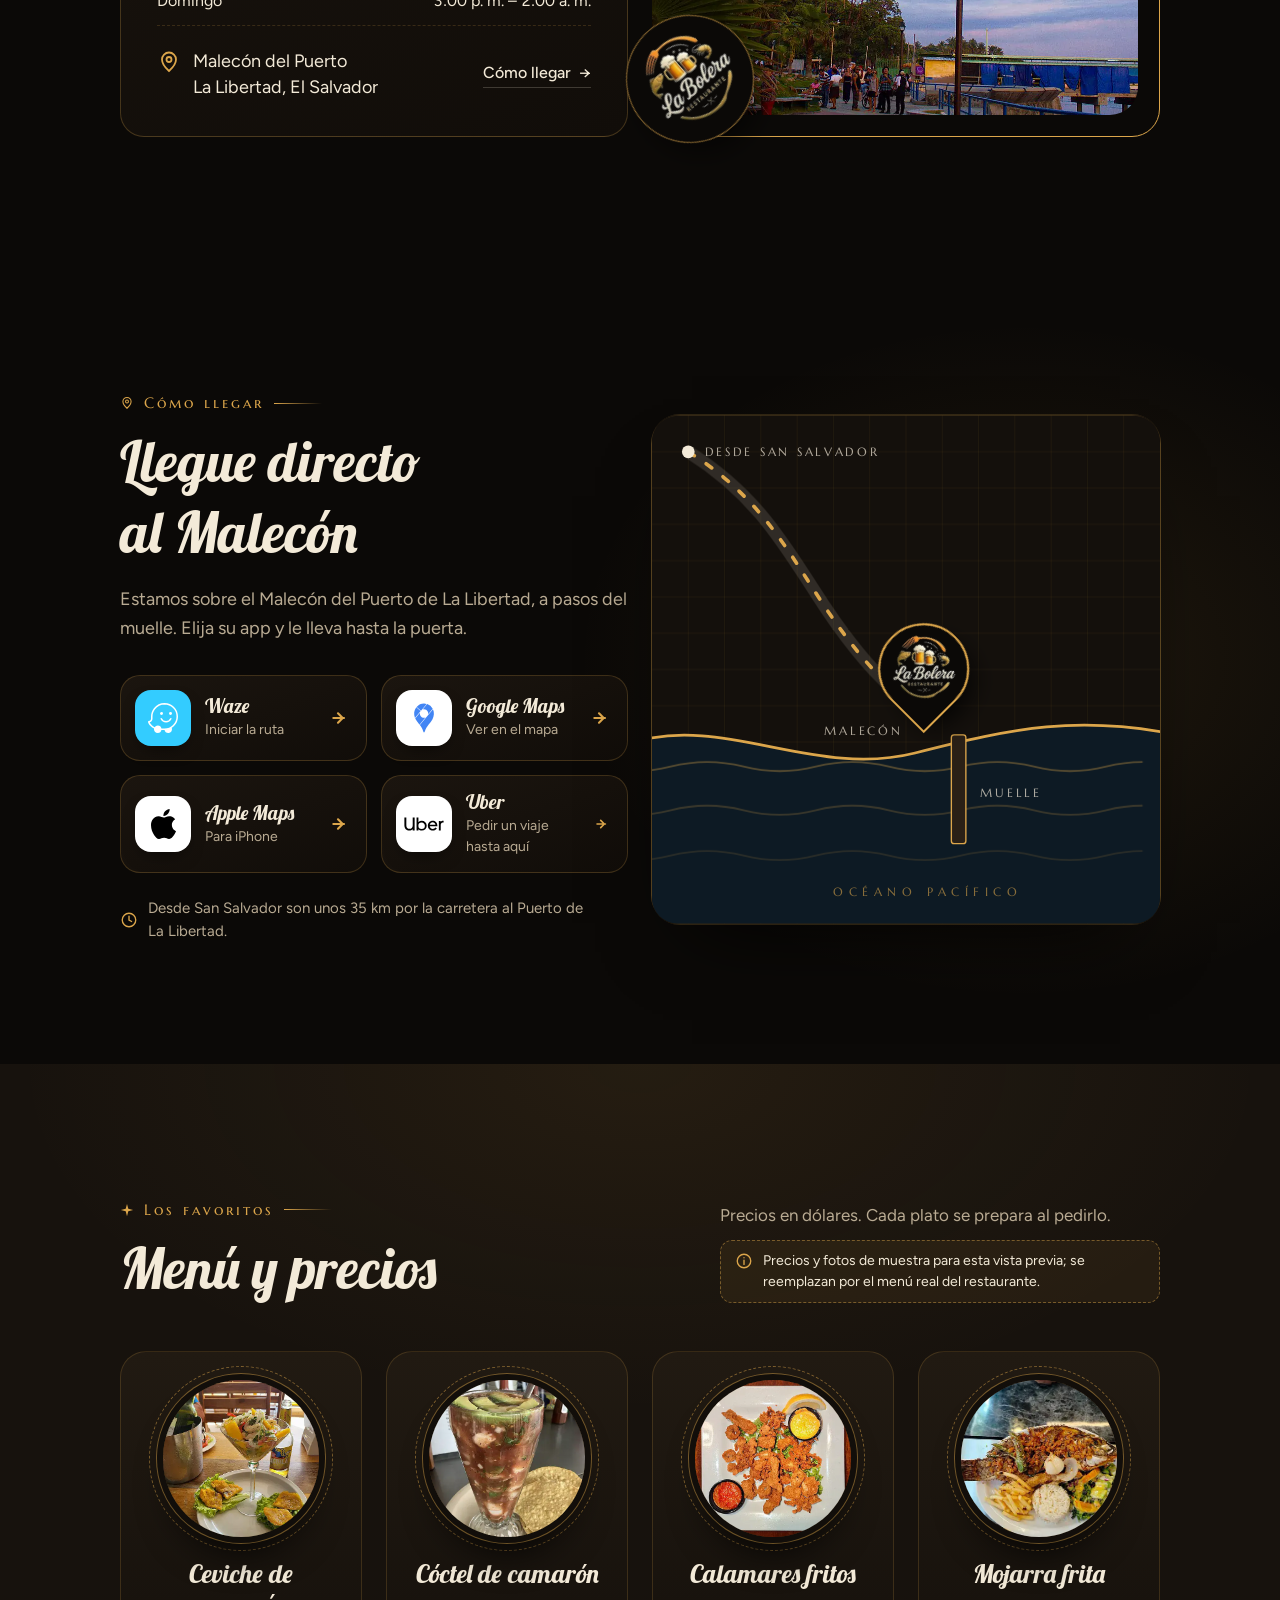
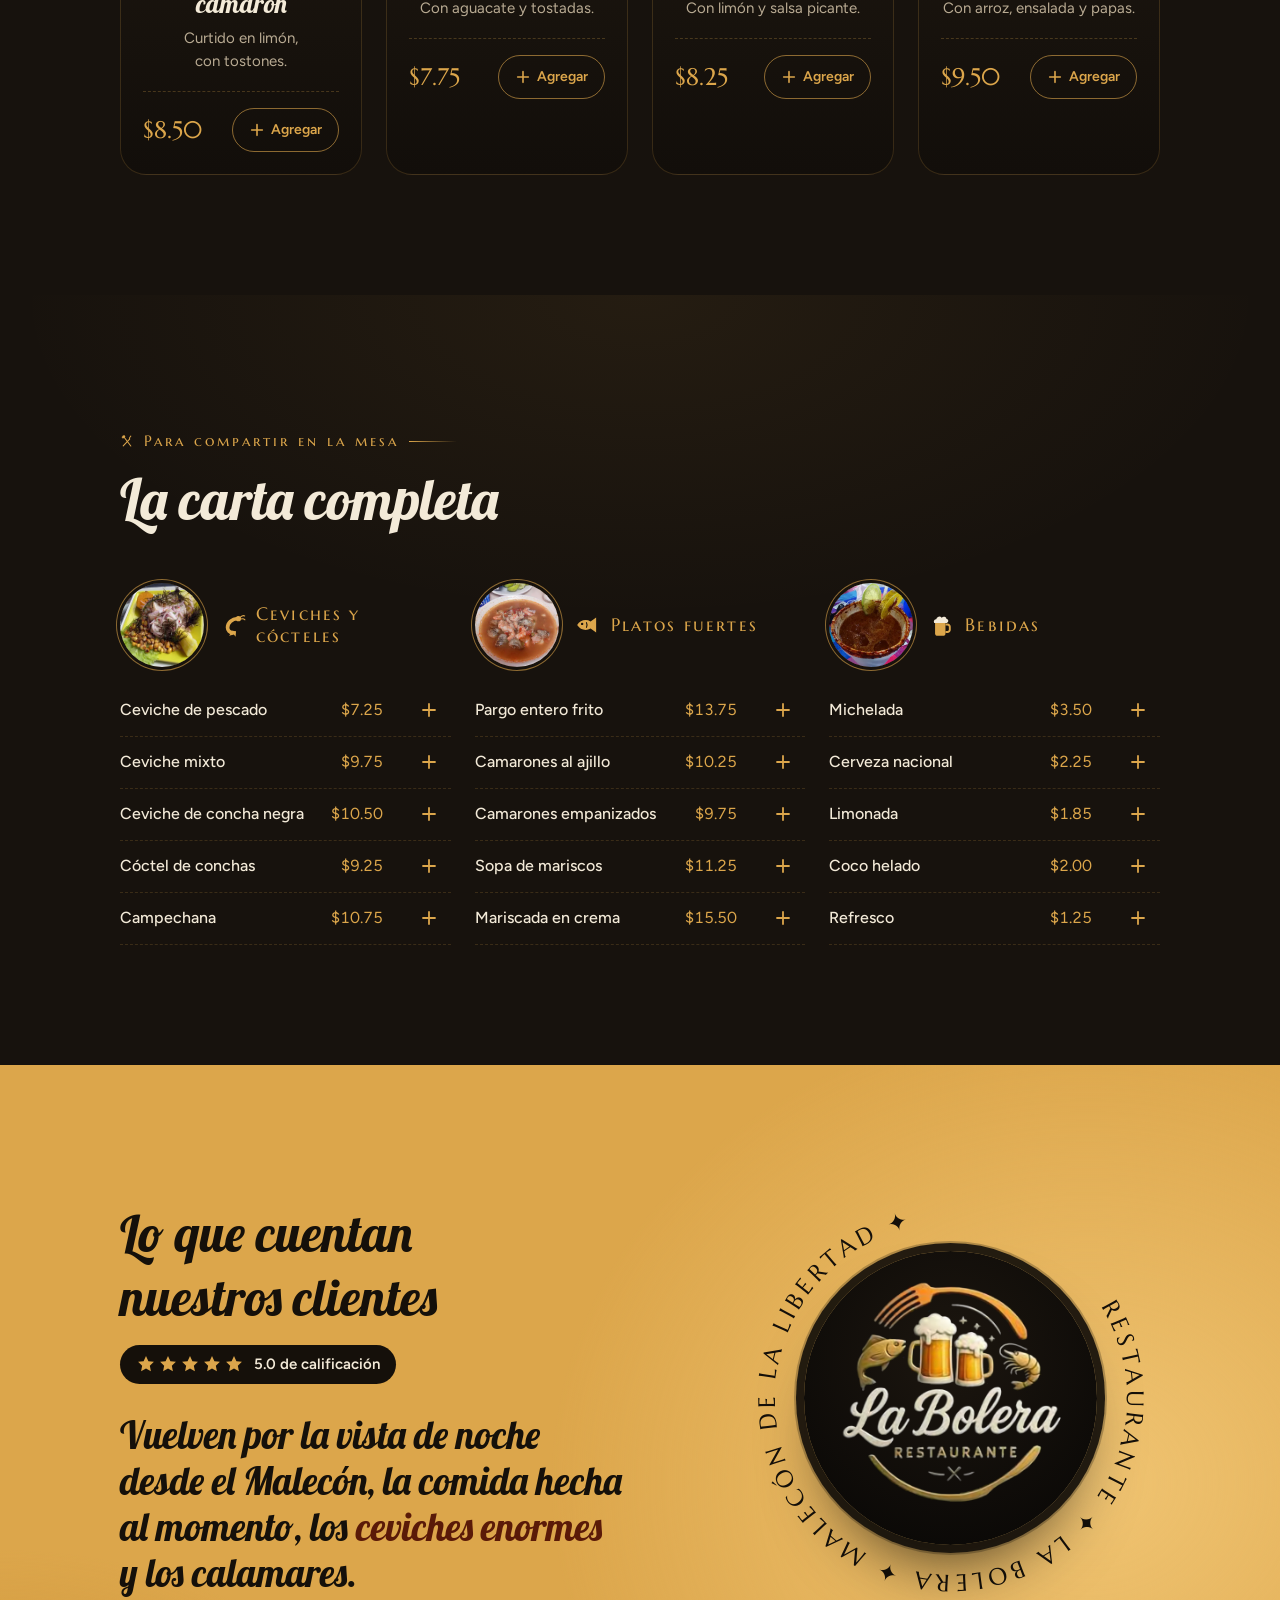
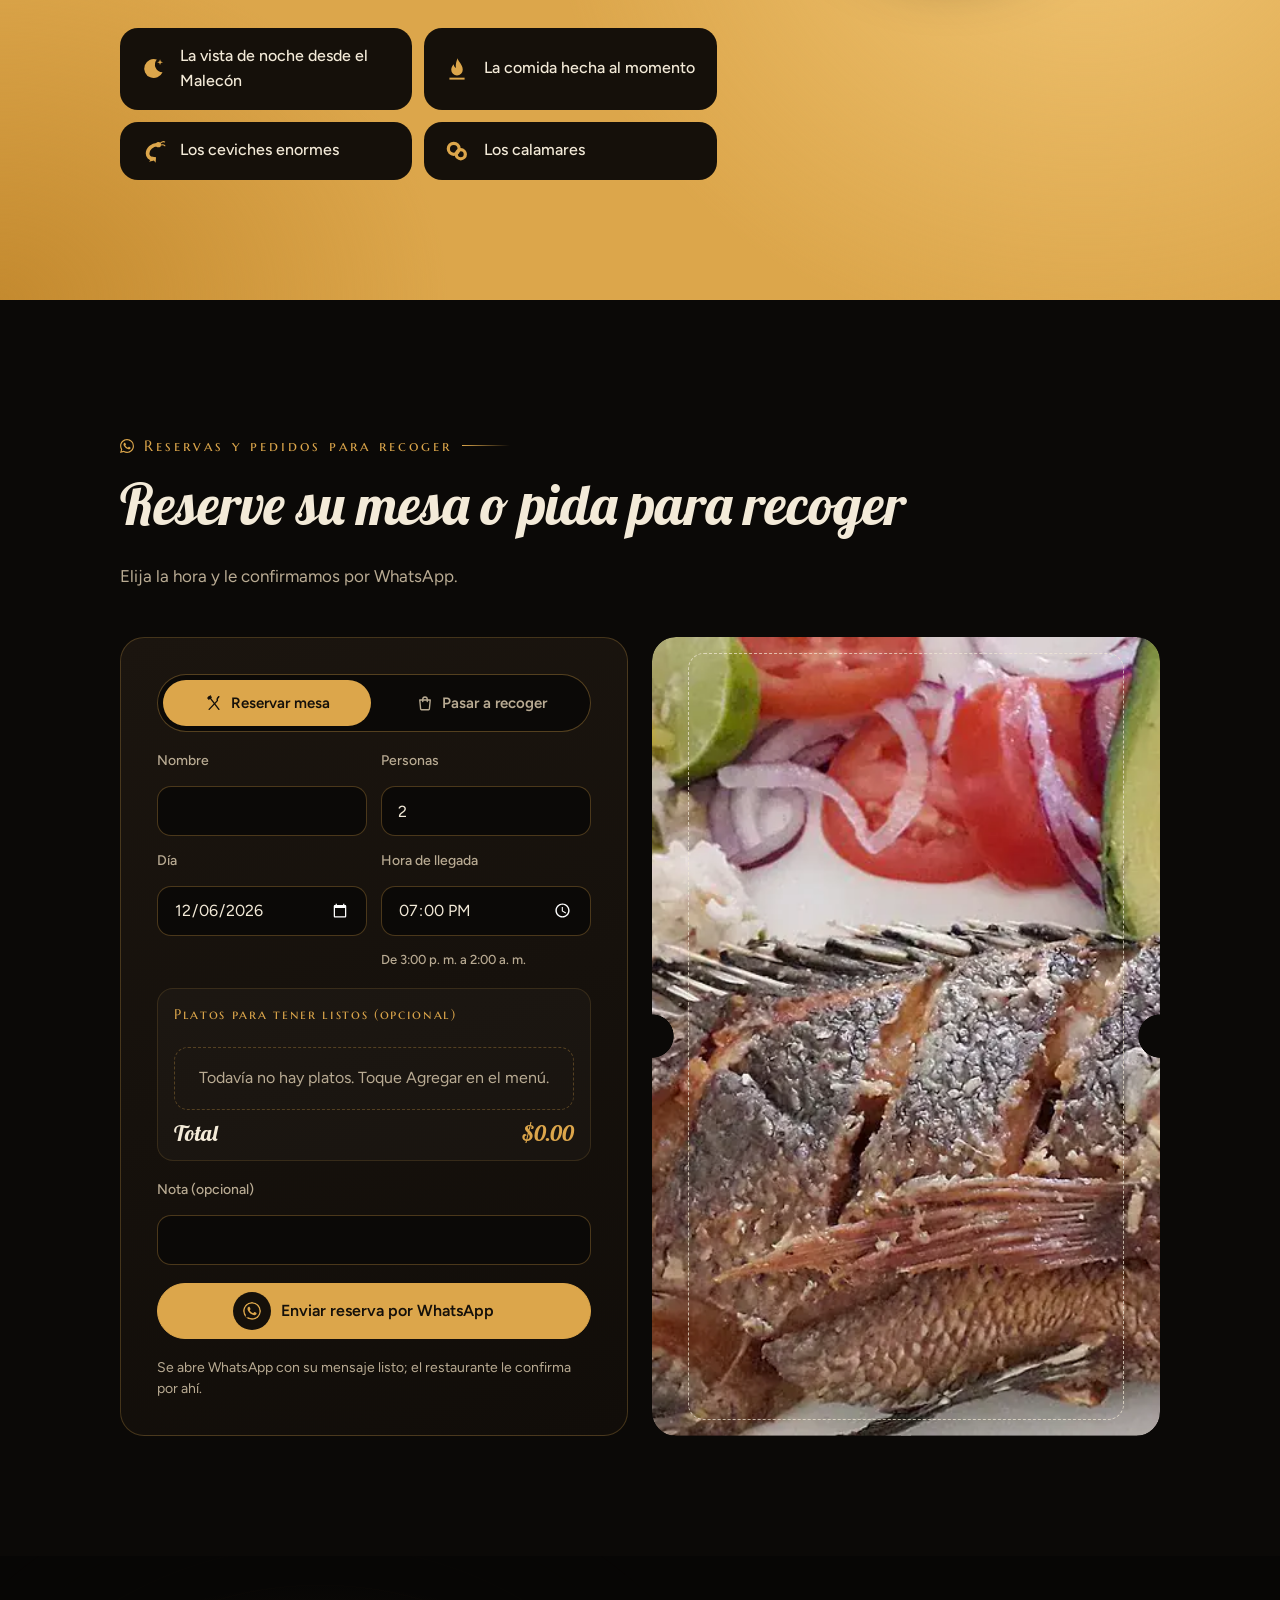
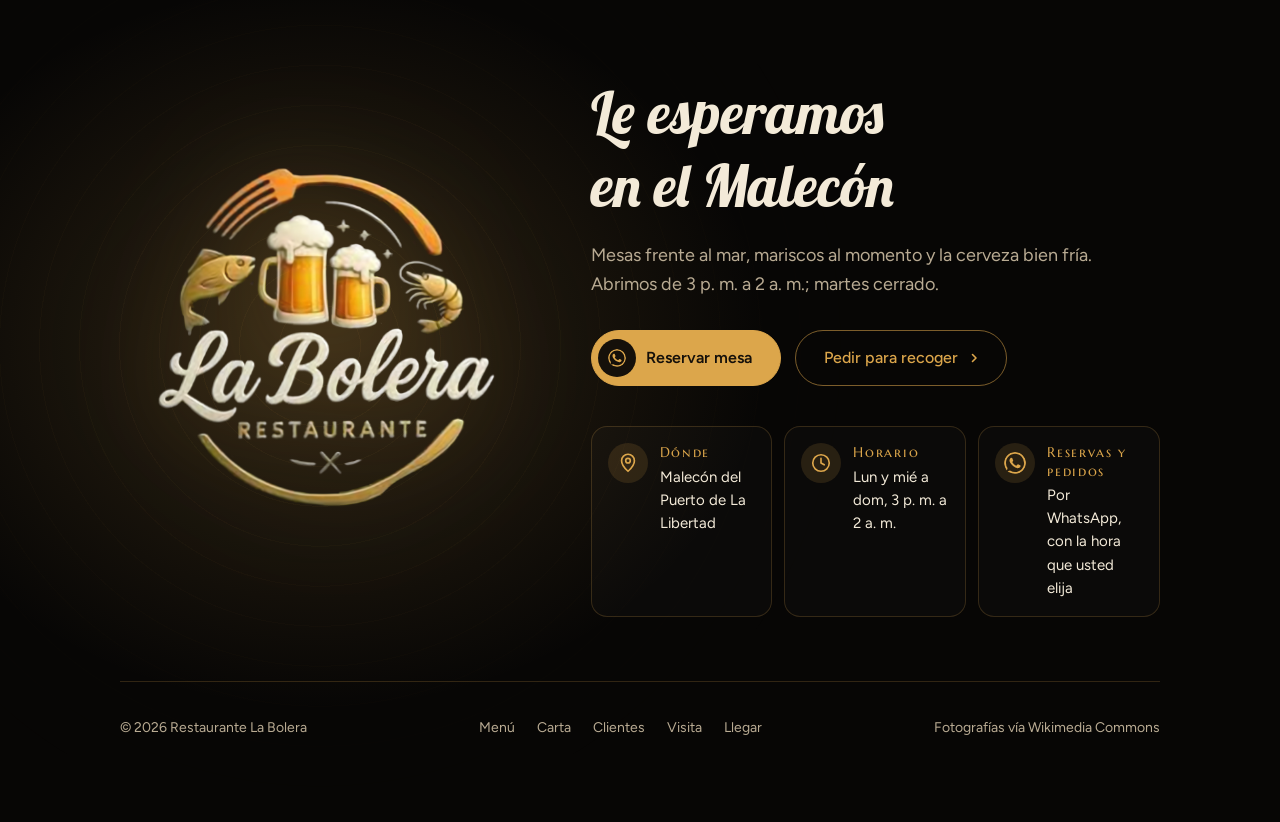
==== commit e59b261b: "Sección Cómo llegar con Waze, Google Maps, Apple Maps y Uber Mapa ilustrado y animado (ruta que se d" ====
--- a/index.html
+++ b/index.html
@@ -317,6 +317,48 @@
   .lb-legal__nav a:hover, .lb-legal__credits:hover { color: var(--gold); }
   @media (max-width: 1023px) { .lb-close__cta { grid-template-columns: minmax(0, 1fr); gap: 32px; } .lb-close__logo { width: min(70%, 300px); } .close-info { grid-template-columns: minmax(0, 1fr); } .lb-close .closing__links { margin-top: 48px; } }
 
+  /* ---------- cómo llegar ---------- */
+  .lb-route { background: radial-gradient(50% 60% at 80% 50%, rgba(220, 166, 75, .1), transparent 70%), var(--p-bg); }
+  .lb-route__grid { align-items: center; }
+  .lb-route__lead { margin: 18px 0 0; max-width: 46ch; color: var(--p-muted); font-size: 18px; line-height: 1.6; }
+  .lb-route .lb-head { margin-bottom: 32px; }
+  .apps { display: grid; grid-template-columns: repeat(2, minmax(0, 1fr)); gap: 14px; }
+  .app { display: flex; align-items: center; gap: 14px; min-height: 84px; padding: 14px 18px 14px 14px; border-radius: 20px; border: 1px solid rgba(220, 166, 75, .22);
+    background: linear-gradient(160deg, #1b150f, #110d09); color: var(--cream); text-decoration: none; transition: transform 350ms cubic-bezier(.22, 1, .36, 1), border-color 250ms, box-shadow 350ms; }
+  .app:hover { transform: translateY(-4px); border-color: var(--gold); box-shadow: 0 22px 40px -24px rgba(220, 166, 75, .5); }
+  .app:active { transform: scale(.98); }
+  .app__tile { flex: none; display: grid; place-items: center; width: 56px; height: 56px; border-radius: 16px; background: #fff; box-shadow: 0 8px 18px -8px rgba(0, 0, 0, .7); transition: transform 350ms cubic-bezier(.22, 1, .36, 1); }
+  .app:hover .app__tile { transform: rotate(-6deg) scale(1.06); }
+  .app__tile img { display: block; }
+  .app__tile--waze { background: #33ccff; } .app__tile--waze img { filter: brightness(0) invert(1); }
+  .app__txt { display: grid; gap: 2px; min-width: 0; }
+  .app__txt strong { font: 400 20px/1.15 var(--font-display); color: var(--cream); }
+  .app__txt span { font-size: 14px; color: var(--p-muted); }
+  .app__arrow { width: 16px; height: 16px; margin-left: auto; color: var(--gold); transition: transform 250ms; }
+  .app:hover .app__arrow { transform: translateX(4px); }
+  .lb-route__tip { display: flex; align-items: center; gap: 10px; margin: 24px 0 0; color: var(--p-muted); font-size: 15px; }
+  .lb-route__tip .ic { color: var(--gold); font-size: 18px; }
+  .map-art { position: relative; width: min(100%, 560px); margin-left: auto; aspect-ratio: 1; border-radius: 28px; box-shadow: 0 0 0 1px rgba(220, 166, 75, .35), 0 40px 80px -40px rgba(0, 0, 0, .9); transform: translate3d(0, var(--py, 0px), 0); }
+  .map-art__svg { display: block; width: 100%; height: 100%; }
+  .map-art__sea { transform: translate3d(var(--sx, 0px), 0, 0); }
+  .map-art__label { font: 400 13px var(--font-caps); letter-spacing: 3px; fill: rgba(243, 234, 216, .7); }
+  .map-art__label--sea { fill: rgba(220, 166, 75, .6); letter-spacing: 6px; }
+  .map-art__route { stroke-dasharray: 2 4; }
+  .lb-js .map-art .map-art__route { stroke-dashoffset: 100; transition: stroke-dashoffset 2200ms cubic-bezier(.65, 0, .35, 1) 200ms; }
+  .lb-js .map-art.is-in .map-art__route { stroke-dashoffset: 0; animation: march 1.6s linear 2.4s infinite; }
+  @keyframes march { to { stroke-dashoffset: -12; } }
+  .map-pin { position: absolute; left: 53.6%; top: 58.9%; width: 18%; aspect-ratio: 1; transform: translate(-50%, -100%); }
+  .map-pin__disc { position: absolute; inset: 0; border-radius: 50% 50% 50% 0; transform: rotate(-45deg); background: #0b0907; border: 2px solid var(--gold); display: grid; place-items: center; box-shadow: 0 16px 30px -10px #000; animation: drop 900ms cubic-bezier(.34, 1.4, .64, 1) both; animation-play-state: paused; }
+  .map-pin__disc img { width: 86%; height: auto; transform: rotate(45deg); }
+  .map-art.is-in .map-pin__disc { animation-play-state: running; }
+  .map-pin__pulse { position: absolute; left: 0; bottom: -8%; width: 30%; aspect-ratio: 1; margin-left: -15%; border-radius: 50%; border: 2px solid var(--gold); opacity: 0; animation: ping 2.4s ease-out 1.2s infinite; }
+  .map-pin__pulse--2 { animation-delay: 2.4s; }
+  @keyframes drop { from { opacity: 0; transform: rotate(-45deg) translate(-40px, -40px); } }
+  @keyframes ping { 0% { opacity: .8; transform: scale(.4); } 100% { opacity: 0; transform: scale(3.2); } }
+  .map-pin__pulse { left: 50%; bottom: -14%; }
+  @media (max-width: 1023px) { .map-art { margin: 40px auto 0; } }
+  @media (max-width: 639px) { .apps { grid-template-columns: minmax(0, 1fr); } .app { min-height: 76px; } }
+
   /* ---------- aparición al hacer scroll (una vez) ---------- */
   .lb-js [data-reveal] { opacity: 0; transform: translateY(20px); transition: opacity 800ms cubic-bezier(.22, 1, .36, 1), transform 800ms cubic-bezier(.22, 1, .36, 1); transition-delay: calc(var(--i, 0) * 90ms); }
   .lb-js [data-reveal].is-in { opacity: 1; transform: none; }
@@ -326,7 +368,8 @@
     *, *::before, *::after { animation-duration: 1ms !important; animation-iteration-count: 1 !important; animation-delay: 0ms !important; }
     .lb-js [data-reveal] { opacity: 1; transform: none; }
     .marquee__track { animation: none; }
-    .orb, .float-ic, .seal, .seal__text, .lb-close__logo, .frame-offset__img img, .frame-offset__badge { transform: none !important; }
+    .lb-js .map-art .map-art__route { stroke-dashoffset: 0; }
+    .orb, .float-ic, .seal, .seal__text, .map-art, .map-art__sea, .lb-close__logo, .frame-offset__img img, .frame-offset__badge { transform: none !important; }
   }
 
 </style>
@@ -358,6 +401,7 @@
       <div class="nav__item"><a class="nav__link" href="#carta" data-i18n="navCarta">Carta</a></div>
       <div class="nav__item"><a class="nav__link" href="#clientes" data-i18n="navRev">Clientes</a></div>
       <div class="nav__item"><a class="nav__link" href="#visita" data-i18n="navVisit">Visita</a></div>
+      <div class="nav__item"><a class="nav__link" href="#llegar" data-i18n="navRoute">Llegar</a></div>
     </nav>
     <div class="nav__actions">
       <div class="lang" role="group" aria-label="Idioma / Language">
@@ -427,13 +471,62 @@
             </dl>
           <div class="visit-card__foot">
             <address class="visit-card__addr"><svg class="ic" viewBox="0 0 24 24" aria-hidden="true"><use href="#i-pin"/></svg><span><span data-i18n="addr1">Malecón del Puerto</span><br>La Libertad, El Salvador</span></address>
-            <a class="link" href="https://www.openstreetmap.org/search?query=Malec%C3%B3n%20Puerto%20de%20La%20Libertad%20El%20Salvador" target="_blank" rel="noopener" data-i18n="seeArea">Ver la zona</a>
+            <a class="link" href="#llegar" data-i18n="howGet">Cómo llegar</a>
           </div>
         </div>
         <figure class="frame-offset span-6" data-reveal>
           <div class="frame-offset__img"><img src="assets/img/photo-f22459896-960.webp" srcset="assets/img/photo-f22459896-500.webp 500w, assets/img/photo-f22459896-960.webp 960w" sizes="(max-width: 1023px) 100vw, 560px" alt="Palmera y faroles en el paseo del Malecón de La Libertad al anochecer" data-i18n-attr="alt:visitAlt" loading="lazy" data-source="stand-in" data-subject="Malecón de La Libertad"></div>
           <img class="frame-offset__badge" src="assets/brand/logo-200.webp" alt="" width="200" height="200" data-spin>
         </figure>
+      </div>
+    </div>
+  </section>
+
+  <section class="section lb-route" id="llegar" aria-labelledby="llegar-h">
+    <div class="wrap grid grid--top lb-route__grid">
+      <div class="span-6 lb-route__text">
+        <div class="lb-head" data-reveal>
+          <p class="orn"><svg class="ic" viewBox="0 0 24 24" aria-hidden="true"><use href="#i-pin"/></svg><span data-i18n="routeOrn">Cómo llegar</span></p>
+          <h2 id="llegar-h" data-i18n="routeH">Llegue directo al Malecón</h2>
+          <p class="lb-route__lead" data-i18n="routeLead">Estamos sobre el Malecón del Puerto de La Libertad, a pasos del muelle. Elija su app y le lleva hasta la puerta.</p>
+        </div>
+        <div class="apps">
+          <a class="app" href="https://waze.com/ul?ll=13.4836833%2C-89.3243403&navigate=yes&zoom=17" target="_blank" rel="noopener" data-reveal style="--i: 0"><span class="app__tile app__tile--waze"><img src="assets/icons/waze.svg" alt="" width="30" height="30"></span><span class="app__txt"><strong>Waze</strong><span data-i18n="appWaze">Iniciar la ruta</span></span><svg class="app__arrow" viewBox="0 0 12 12" aria-hidden="true"><path d="M1 6h8M4.5 2.5 8 6l-3.5 3.5" fill="none" stroke="currentColor" stroke-width="1.6" stroke-linecap="round" stroke-linejoin="round"/></svg></a>
+          <a class="app" href="https://www.google.com/maps/search/?api=1&query=Restaurante%20La%20Bolera%20Puerto%20de%20La%20Libertad&query_place_id=ChIJK3kns5DTfI8Rw7G5xuIOPBw" target="_blank" rel="noopener" data-reveal style="--i: 1"><span class="app__tile"><img src="assets/icons/googlemaps.svg" alt="" width="22" height="30"></span><span class="app__txt"><strong>Google Maps</strong><span data-i18n="appGoogle">Ver en el mapa</span></span><svg class="app__arrow" viewBox="0 0 12 12" aria-hidden="true"><path d="M1 6h8M4.5 2.5 8 6l-3.5 3.5" fill="none" stroke="currentColor" stroke-width="1.6" stroke-linecap="round" stroke-linejoin="round"/></svg></a>
+          <a class="app" href="https://maps.apple.com/?q=Restaurante%20La%20Bolera&ll=13.4836833,-89.3243403" target="_blank" rel="noopener" data-reveal style="--i: 2"><span class="app__tile"><img src="assets/icons/apple.svg" alt="" width="25" height="30"></span><span class="app__txt"><strong>Apple Maps</strong><span data-i18n="appApple">Para iPhone</span></span><svg class="app__arrow" viewBox="0 0 12 12" aria-hidden="true"><path d="M1 6h8M4.5 2.5 8 6l-3.5 3.5" fill="none" stroke="currentColor" stroke-width="1.6" stroke-linecap="round" stroke-linejoin="round"/></svg></a>
+          <a class="app" href="https://m.uber.com/ul/?action=setPickup&pickup=my_location&dropoff%5Blatitude%5D=13.4836833&dropoff%5Blongitude%5D=-89.3243403&dropoff%5Bnickname%5D=Restaurante%20La%20Bolera" target="_blank" rel="noopener" data-reveal style="--i: 3"><span class="app__tile app__tile--uber"><img src="assets/icons/uber.svg" alt="" width="40" height="14"></span><span class="app__txt"><strong>Uber</strong><span data-i18n="appUber">Pedir un viaje hasta aquí</span></span><svg class="app__arrow" viewBox="0 0 12 12" aria-hidden="true"><path d="M1 6h8M4.5 2.5 8 6l-3.5 3.5" fill="none" stroke="currentColor" stroke-width="1.6" stroke-linecap="round" stroke-linejoin="round"/></svg></a>
+        </div>
+        <p class="lb-route__tip" data-reveal><svg class="ic" viewBox="0 0 24 24" aria-hidden="true"><use href="#i-clock"/></svg><span data-i18n="routeTip">Desde San Salvador son unos 35 km por la carretera al Puerto de La Libertad.</span></p>
+      </div>
+      <div class="span-6 start-7">
+        <div class="map-art" data-route aria-hidden="true">
+          <svg class="map-art__svg" viewBox="0 0 560 560">
+            <defs><clipPath id="map-clip"><rect width="560" height="560" rx="28"/></clipPath></defs>
+            <g clip-path="url(#map-clip)">
+              <rect width="560" height="560" fill="#14100c"/>
+              <g class="map-art__grid" stroke="rgba(220,166,75,.07)" stroke-width="1"><path d="M40 0V560"/><path d="M80 0V560"/><path d="M120 0V560"/><path d="M160 0V560"/><path d="M200 0V560"/><path d="M240 0V560"/><path d="M280 0V560"/><path d="M320 0V560"/><path d="M360 0V560"/><path d="M400 0V560"/><path d="M440 0V560"/><path d="M480 0V560"/><path d="M520 0V560"/><path d="M0 40H560"/><path d="M0 80H560"/><path d="M0 120H560"/><path d="M0 160H560"/><path d="M0 200H560"/><path d="M0 240H560"/><path d="M0 280H560"/><path d="M0 320H560"/><path d="M0 360H560"/><path d="M0 400H560"/><path d="M0 440H560"/><path d="M0 480H560"/><path d="M0 520H560"/></g>
+              <path class="map-art__road" d="M40 40C120 90 150 150 190 210S260 300 300 330" fill="none" stroke="rgba(243,234,216,.12)" stroke-width="14" stroke-linecap="round"/>
+              <g class="map-art__sea" data-sea>
+                <path d="M-20 360C80 330 180 400 290 372S470 330 580 352V600H-20z" fill="#0d1a24"/>
+                <path d="M-20 392c40 0 40-10 80-10s40 10 80 10 40-10 80-10 40 10 80 10 40-10 80-10 40 10 80 10 40-10 80-10" fill="none" stroke="rgba(220,166,75,.35)" stroke-width="2"/>
+                <path d="M-20 440c40 0 40-10 80-10s40 10 80 10 40-10 80-10 40 10 80 10 40-10 80-10 40 10 80 10 40-10 80-10" fill="none" stroke="rgba(220,166,75,.22)" stroke-width="2"/>
+                <path d="M-20 490c40 0 40-10 80-10s40 10 80 10 40-10 80-10 40 10 80 10 40-10 80-10 40 10 80 10 40-10 80-10" fill="none" stroke="rgba(220,166,75,.14)" stroke-width="2"/>
+              </g>
+              <path d="M-20 360C80 330 180 400 290 372S470 330 580 352" fill="none" stroke="#dca64b" stroke-width="3"/>
+              <rect class="map-art__pier" x="330" y="352" width="16" height="120" rx="3" fill="#2a2016" stroke="#dca64b" stroke-width="1.5"/>
+              <path class="map-art__route" d="M40 40C120 90 150 150 190 210S260 300 300 330" fill="none" stroke="#dca64b" stroke-width="4" stroke-linecap="round" stroke-dasharray="2 12" pathLength="100"/>
+              <circle cx="40" cy="40" r="7" fill="#f3ead8"/>
+              <text x="58" y="45" class="map-art__label" data-i18n="mapFrom">DESDE SAN SALVADOR</text>
+              <text x="362" y="420" class="map-art__label" data-i18n="mapPier">MUELLE</text>
+              <text x="190" y="352" class="map-art__label" data-i18n="mapMalecon">MALECÓN</text>
+              <text x="200" y="530" class="map-art__label map-art__label--sea" data-i18n="mapSea">OCÉANO PACÍFICO</text>
+            </g>
+          </svg>
+          <div class="map-pin" data-pin>
+            <span class="map-pin__pulse"></span><span class="map-pin__pulse map-pin__pulse--2"></span>
+            <span class="map-pin__disc"><img src="assets/brand/logo-200.webp" alt="" width="200" height="200"></span>
+          </div>
+        </div>
       </div>
     </div>
   </section>
@@ -633,7 +726,7 @@
     <div class="closing__links">
       <div class="lb-legal">
         <span>&copy; 2026 Restaurante La Bolera</span>
-        <nav class="lb-legal__nav" aria-label="Pie de página"><a href="#menu" data-i18n="navMenu">Menú</a><a href="#carta" data-i18n="navCarta">Carta</a><a href="#clientes" data-i18n="navRev">Clientes</a><a href="#visita" data-i18n="navVisit">Visita</a></nav>
+        <nav class="lb-legal__nav" aria-label="Pie de página"><a href="#menu" data-i18n="navMenu">Menú</a><a href="#carta" data-i18n="navCarta">Carta</a><a href="#clientes" data-i18n="navRev">Clientes</a><a href="#visita" data-i18n="navVisit">Visita</a><a href="#llegar" data-i18n="navRoute">Llegar</a></nav>
         <a class="lb-legal__credits" href="credits.html" data-i18n="credits">Fotografías vía Wikimedia Commons</a>
       </div>
     </div>
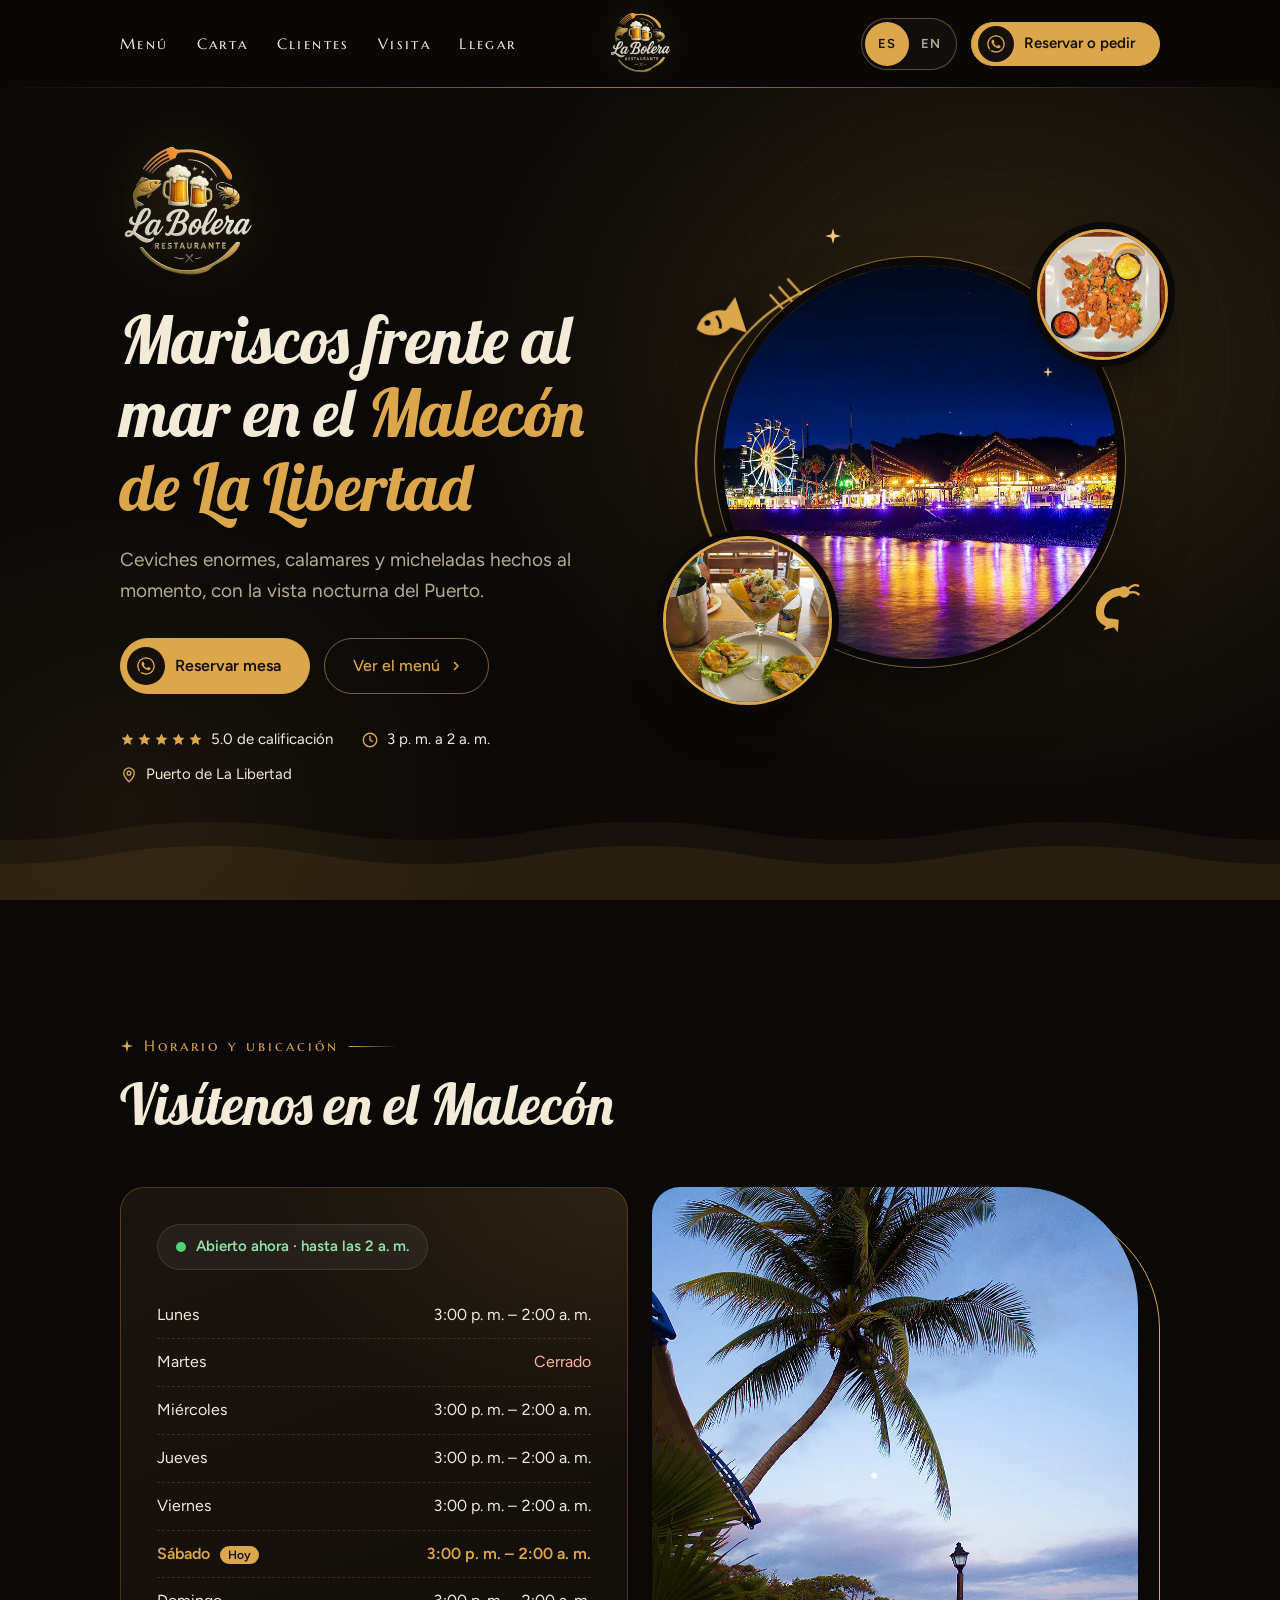
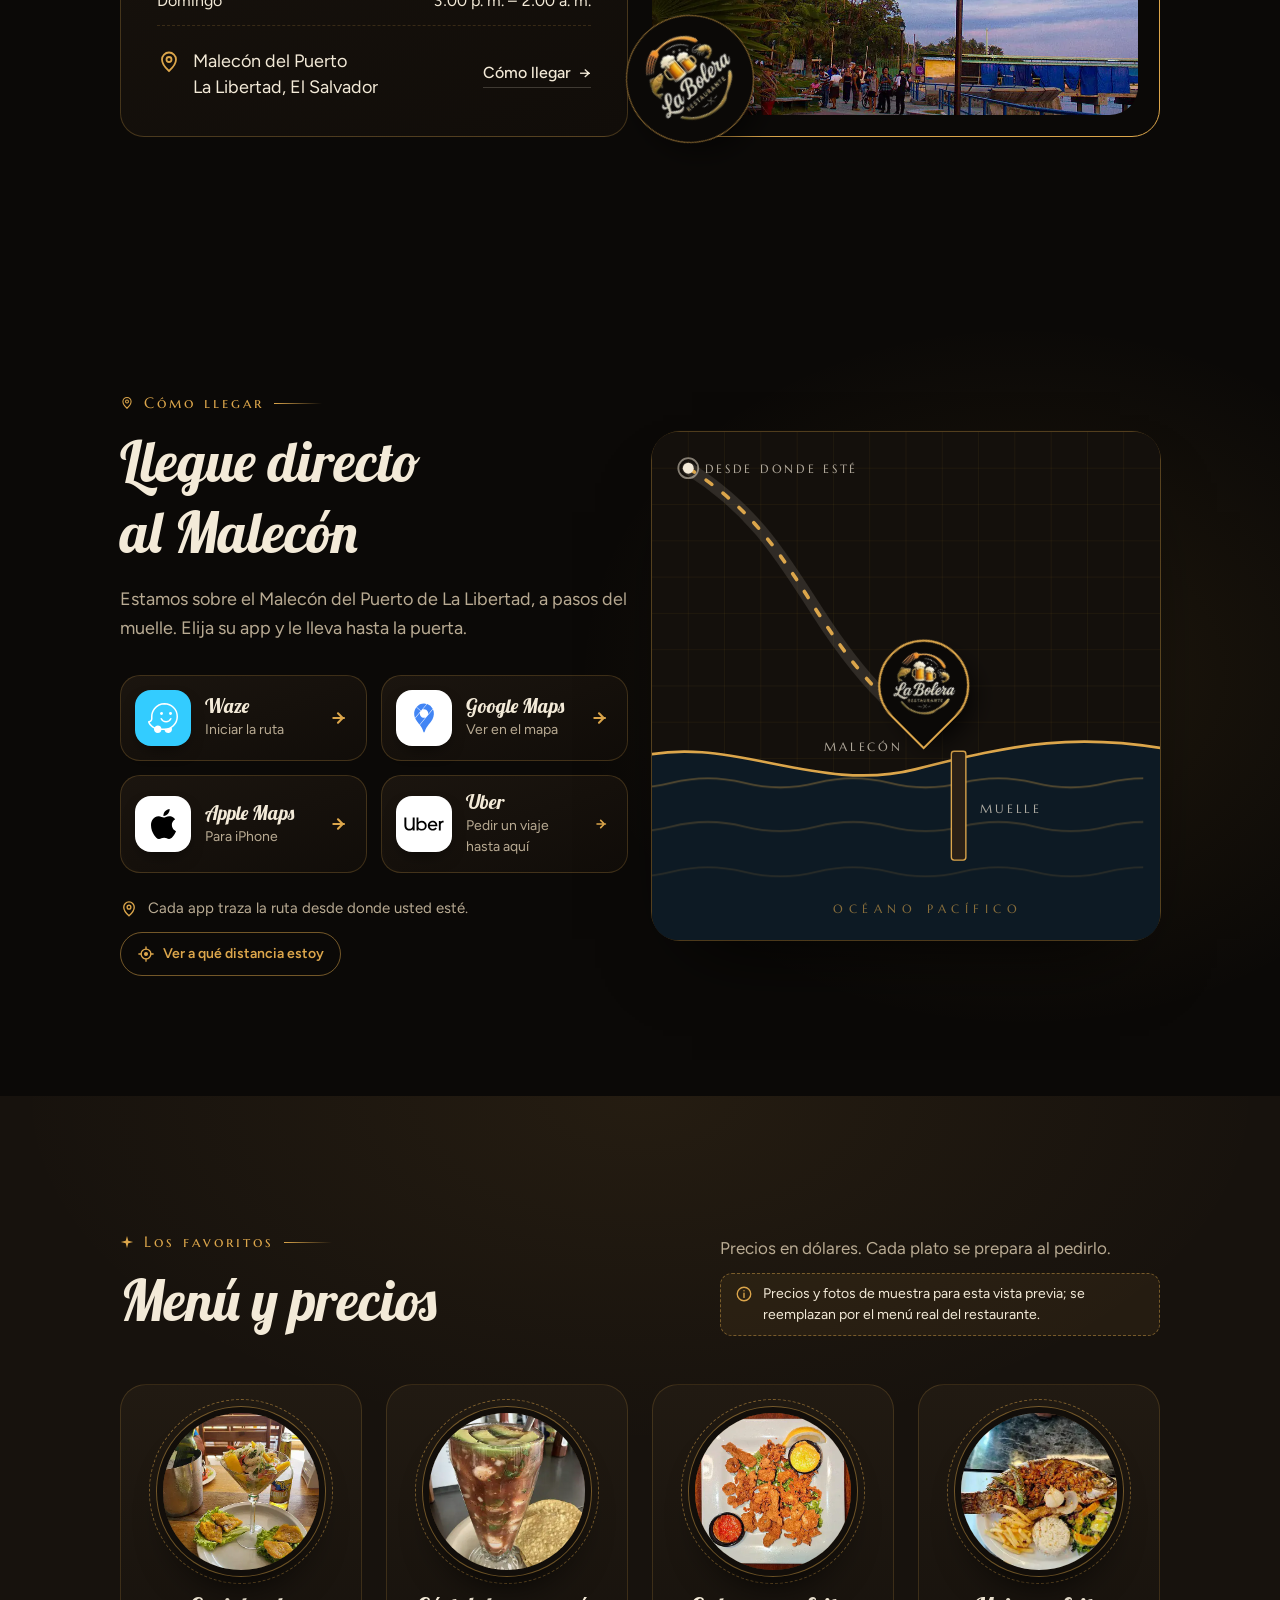
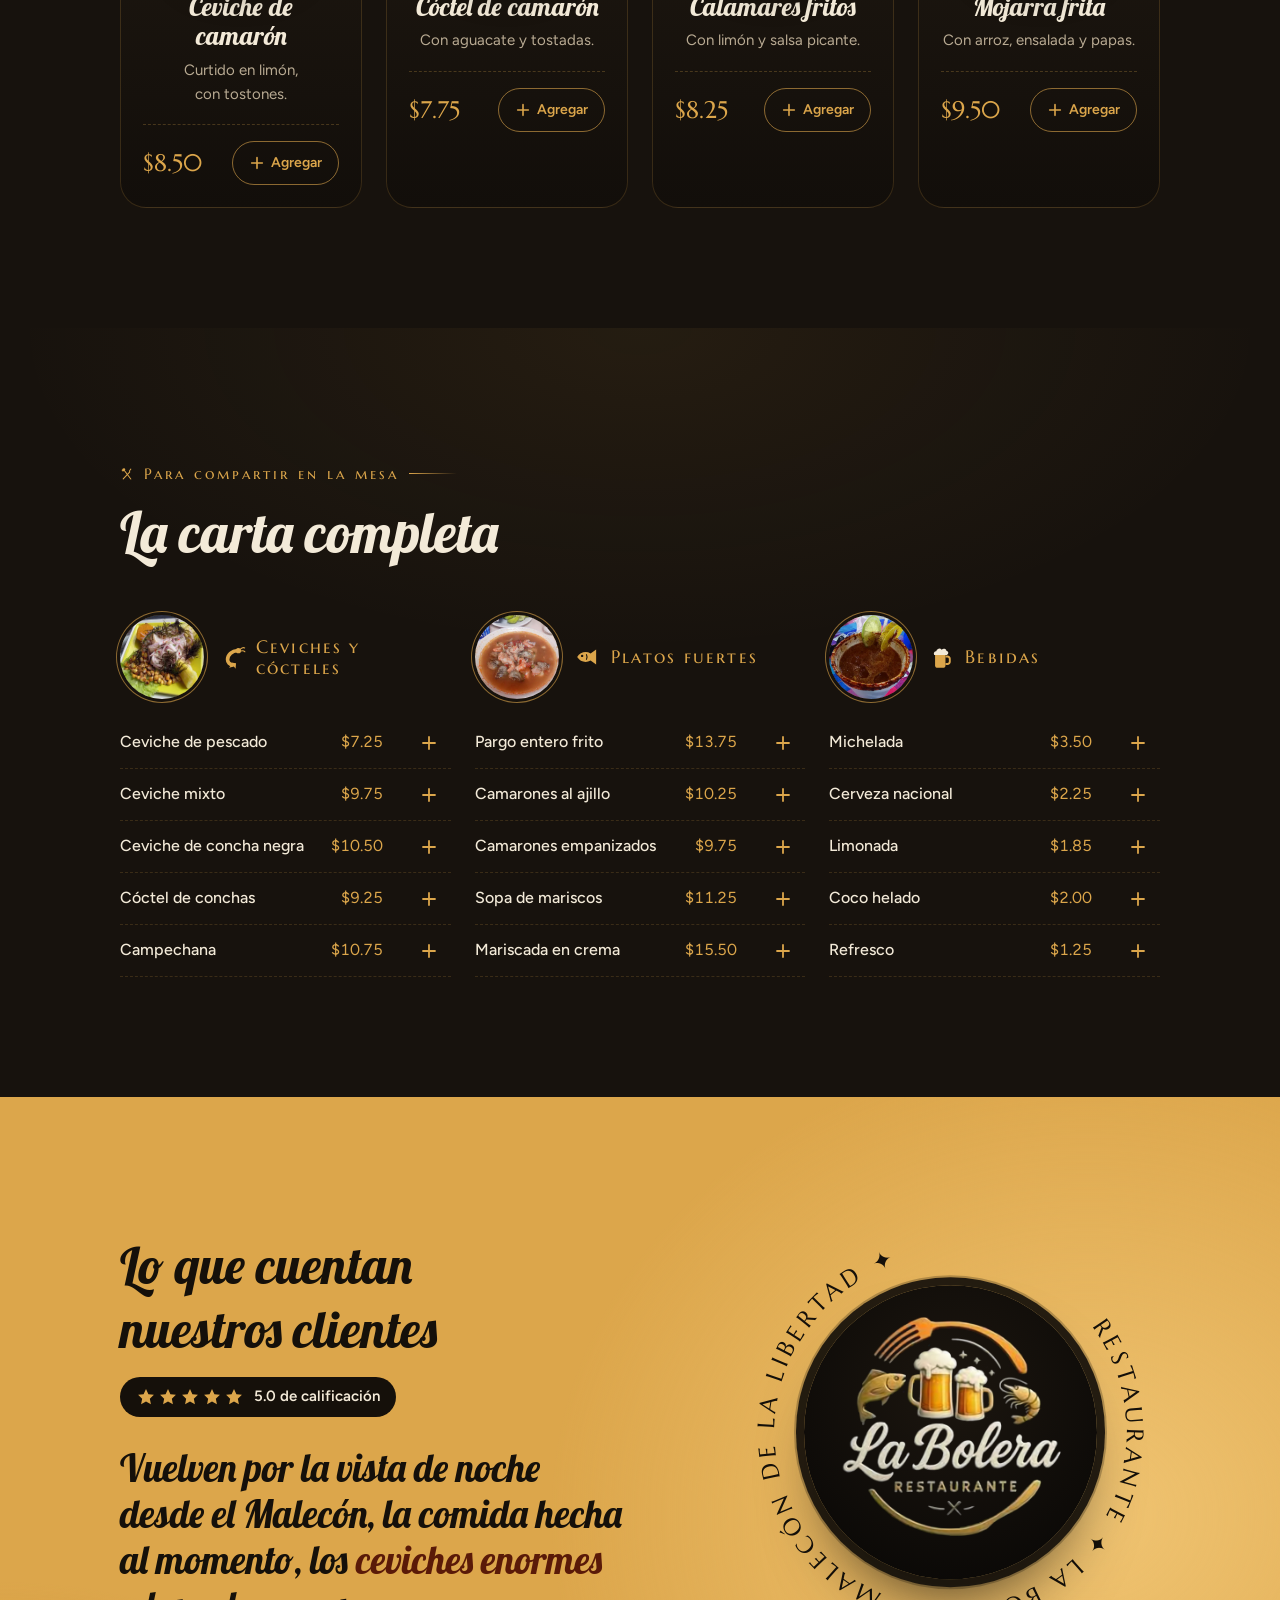
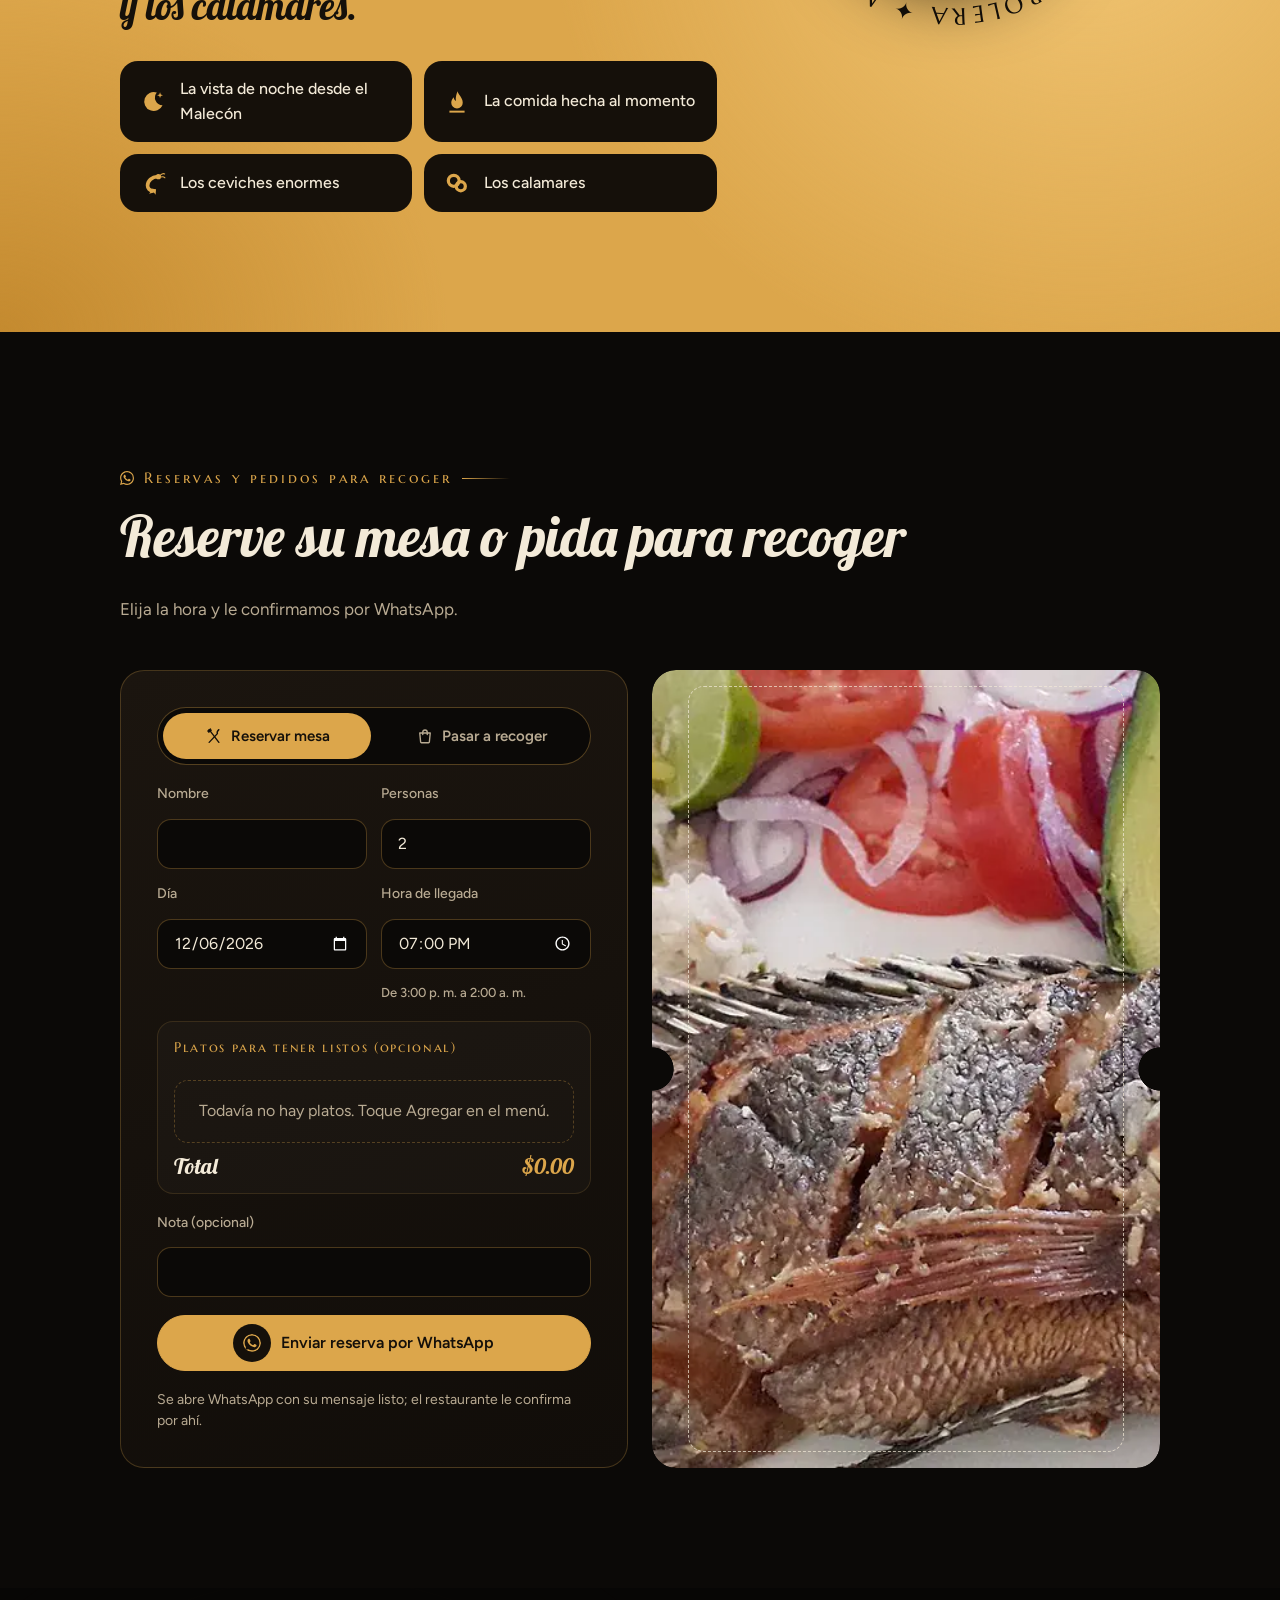
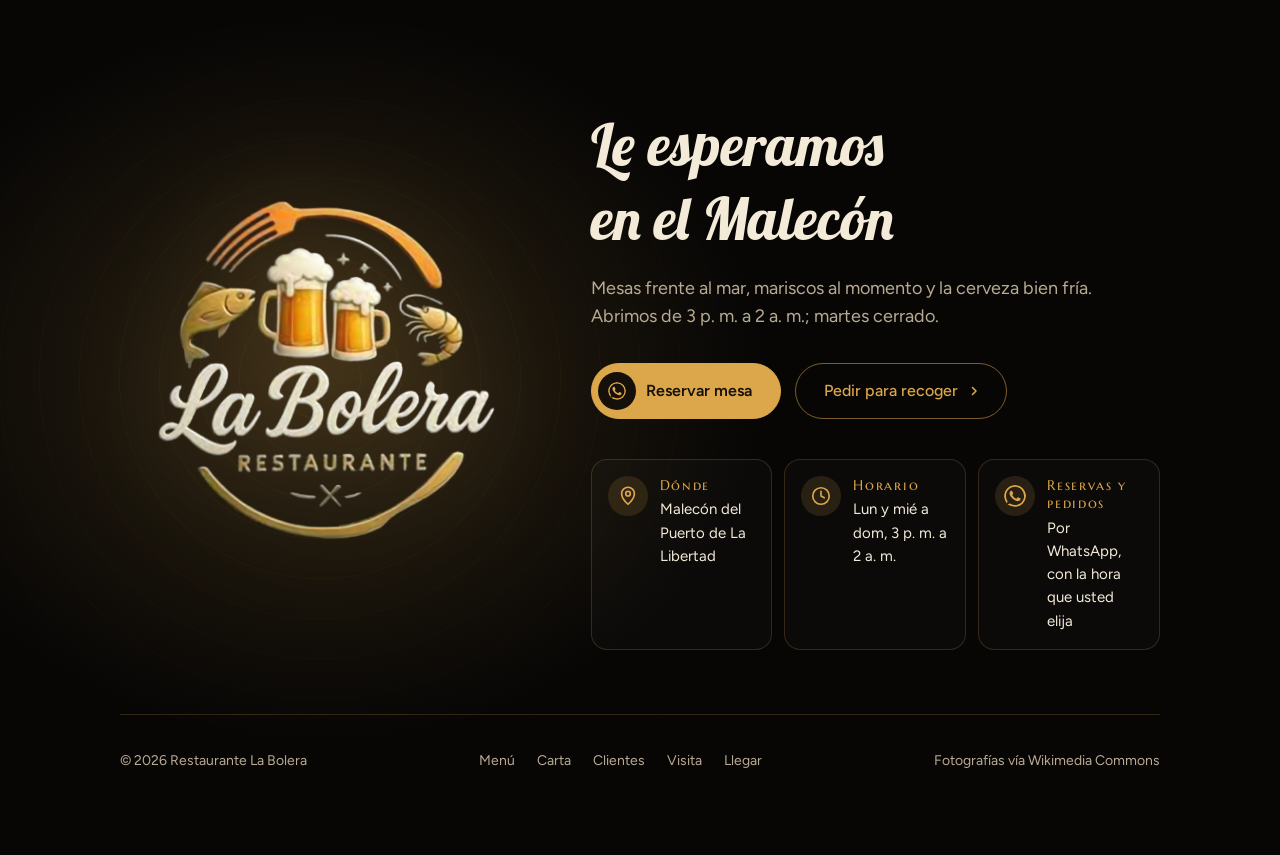
==== commit c5a3638a: "Cómo llegar: traducción al inglés y distancia desde el visitante - Textos de la sección y del menú (" ====
--- a/index.html
+++ b/index.html
@@ -336,8 +336,13 @@
   .app__txt span { font-size: 14px; color: var(--p-muted); }
   .app__arrow { width: 16px; height: 16px; margin-left: auto; color: var(--gold); transition: transform 250ms; }
   .app:hover .app__arrow { transform: translateX(4px); }
-  .lb-route__tip { display: flex; align-items: center; gap: 10px; margin: 24px 0 0; color: var(--p-muted); font-size: 15px; }
+  .lb-route__tip { display: flex; align-items: center; justify-content: space-between; gap: 12px 20px; flex-wrap: wrap; margin-top: 24px; }
+  .lb-route__tip p { display: flex; align-items: center; gap: 10px; margin: 0; color: var(--p-muted); font-size: 15px; }
   .lb-route__tip .ic { color: var(--gold); font-size: 18px; }
+  .near { display: inline-flex; align-items: center; gap: 8px; min-height: 44px; padding: 0 16px; border-radius: 999px; border: 1px solid rgba(220, 166, 75, .5); background: none; color: var(--gold); font: 600 14px/1.2 var(--font-text); cursor: pointer; transition: background 200ms, color 200ms; text-align: left; }
+  .near:hover { background: rgba(220, 166, 75, .12); }
+  .near.is-done { border-color: transparent; background: rgba(220, 166, 75, .14); color: var(--cream); cursor: default; }
+  .near.is-busy .ic { animation: spin 1.2s linear infinite; }
   .map-art { position: relative; width: min(100%, 560px); margin-left: auto; aspect-ratio: 1; border-radius: 28px; box-shadow: 0 0 0 1px rgba(220, 166, 75, .35), 0 40px 80px -40px rgba(0, 0, 0, .9); transform: translate3d(0, var(--py, 0px), 0); }
   .map-art__svg { display: block; width: 100%; height: 100%; }
   .map-art__sea { transform: translate3d(var(--sx, 0px), 0, 0); }
@@ -390,6 +395,7 @@
   <symbol id="i-ring" viewBox="0 0 24 24"><g fill="none" stroke="currentColor" stroke-width="3"><circle cx="9" cy="10" r="5"/><circle cx="15.5" cy="15" r="4.2"/></g></symbol>
   <symbol id="i-info" viewBox="0 0 24 24"><g fill="none" stroke="currentColor" stroke-width="1.8" stroke-linecap="round"><circle cx="12" cy="12" r="9"/><path d="M12 11v5.5M12 7.6v.1"/></g></symbol>
   <symbol id="i-bag" viewBox="0 0 24 24"><g fill="none" stroke="currentColor" stroke-width="1.8" stroke-linejoin="round"><path d="M5 8h14l-1.2 12.2a1 1 0 0 1-1 .8H7.2a1 1 0 0 1-1-.8z"/><path d="M9 10V7a3 3 0 0 1 6 0v3" stroke-linecap="round"/></g></symbol>
+  <symbol id="i-target" viewBox="0 0 24 24"><g fill="none" stroke="currentColor" stroke-width="1.8" stroke-linecap="round"><circle cx="12" cy="12" r="6.5"/><circle cx="12" cy="12" r="1.8" fill="currentColor"/><path d="M12 2.5v3M12 18.5v3M2.5 12h3M18.5 12h3"/></g></symbol>
 </svg>
 
 <header class="nav nav--split lb-nav">
@@ -496,7 +502,10 @@
           <a class="app" href="https://maps.apple.com/?q=Restaurante%20La%20Bolera&ll=13.4836833,-89.3243403" target="_blank" rel="noopener" data-reveal style="--i: 2"><span class="app__tile"><img src="assets/icons/apple.svg" alt="" width="25" height="30"></span><span class="app__txt"><strong>Apple Maps</strong><span data-i18n="appApple">Para iPhone</span></span><svg class="app__arrow" viewBox="0 0 12 12" aria-hidden="true"><path d="M1 6h8M4.5 2.5 8 6l-3.5 3.5" fill="none" stroke="currentColor" stroke-width="1.6" stroke-linecap="round" stroke-linejoin="round"/></svg></a>
           <a class="app" href="https://m.uber.com/ul/?action=setPickup&pickup=my_location&dropoff%5Blatitude%5D=13.4836833&dropoff%5Blongitude%5D=-89.3243403&dropoff%5Bnickname%5D=Restaurante%20La%20Bolera" target="_blank" rel="noopener" data-reveal style="--i: 3"><span class="app__tile app__tile--uber"><img src="assets/icons/uber.svg" alt="" width="40" height="14"></span><span class="app__txt"><strong>Uber</strong><span data-i18n="appUber">Pedir un viaje hasta aquí</span></span><svg class="app__arrow" viewBox="0 0 12 12" aria-hidden="true"><path d="M1 6h8M4.5 2.5 8 6l-3.5 3.5" fill="none" stroke="currentColor" stroke-width="1.6" stroke-linecap="round" stroke-linejoin="round"/></svg></a>
         </div>
-        <p class="lb-route__tip" data-reveal><svg class="ic" viewBox="0 0 24 24" aria-hidden="true"><use href="#i-clock"/></svg><span data-i18n="routeTip">Desde San Salvador son unos 35 km por la carretera al Puerto de La Libertad.</span></p>
+        <div class="lb-route__tip" data-reveal>
+          <p><svg class="ic" viewBox="0 0 24 24" aria-hidden="true"><use href="#i-pin"/></svg><span data-i18n="routeTip">Cada app traza la ruta desde donde usted esté.</span></p>
+          <button class="near" type="button" data-near><svg class="ic" viewBox="0 0 24 24" aria-hidden="true"><use href="#i-target"/></svg><span data-near-text data-i18n="nearBtn">Ver a qué distancia estoy</span></button>
+        </div>
       </div>
       <div class="span-6 start-7">
         <div class="map-art" data-route aria-hidden="true">
@@ -515,8 +524,8 @@
               <path d="M-20 360C80 330 180 400 290 372S470 330 580 352" fill="none" stroke="#dca64b" stroke-width="3"/>
               <rect class="map-art__pier" x="330" y="352" width="16" height="120" rx="3" fill="#2a2016" stroke="#dca64b" stroke-width="1.5"/>
               <path class="map-art__route" d="M40 40C120 90 150 150 190 210S260 300 300 330" fill="none" stroke="#dca64b" stroke-width="4" stroke-linecap="round" stroke-dasharray="2 12" pathLength="100"/>
-              <circle cx="40" cy="40" r="7" fill="#f3ead8"/>
-              <text x="58" y="45" class="map-art__label" data-i18n="mapFrom">DESDE SAN SALVADOR</text>
+              <circle cx="40" cy="40" r="11" fill="none" stroke="#f3ead8" stroke-width="2" opacity=".5"/><circle cx="40" cy="40" r="6" fill="#f3ead8"/>
+              <text x="58" y="45" class="map-art__label" data-i18n="mapFrom">DESDE DONDE ESTÉ</text>
               <text x="362" y="420" class="map-art__label" data-i18n="mapPier">MUELLE</text>
               <text x="190" y="352" class="map-art__label" data-i18n="mapMalecon">MALECÓN</text>
               <text x="200" y="530" class="map-art__label map-art__label--sea" data-i18n="mapSea">OCÉANO PACÍFICO</text>
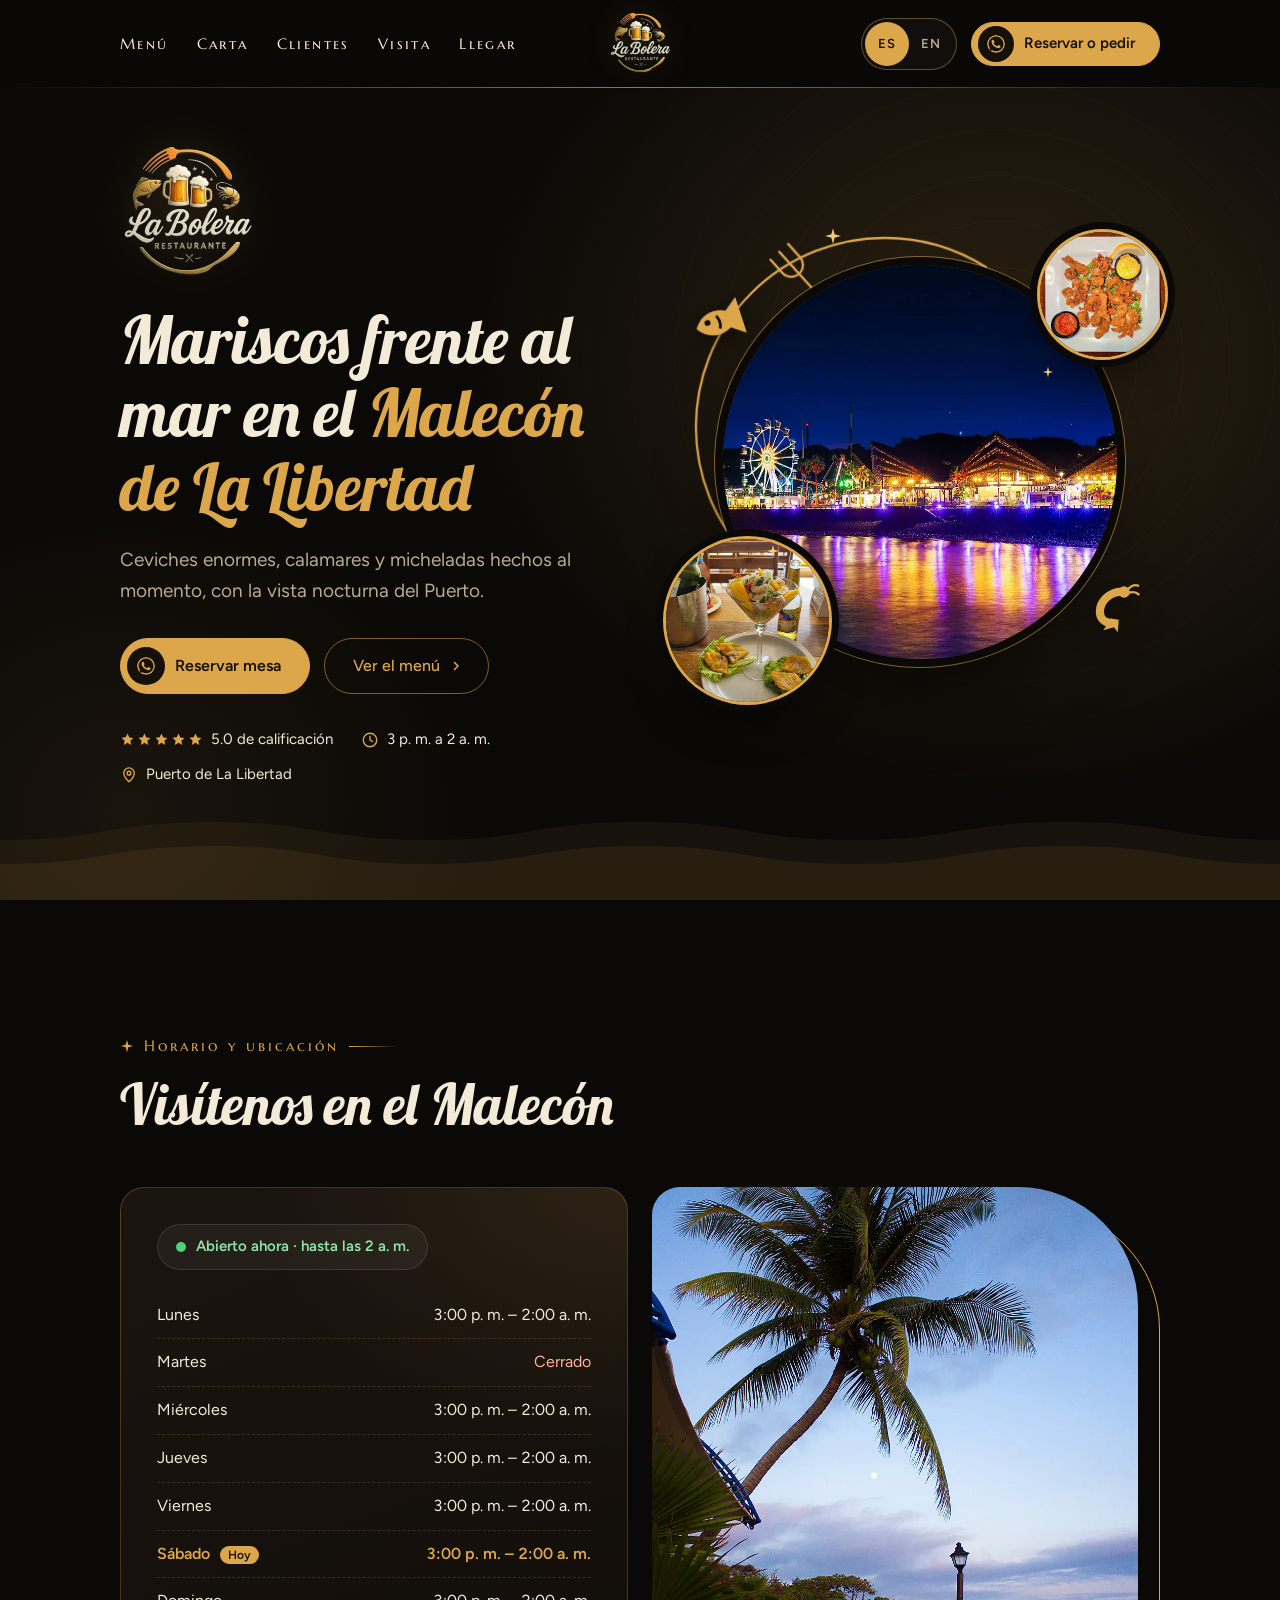
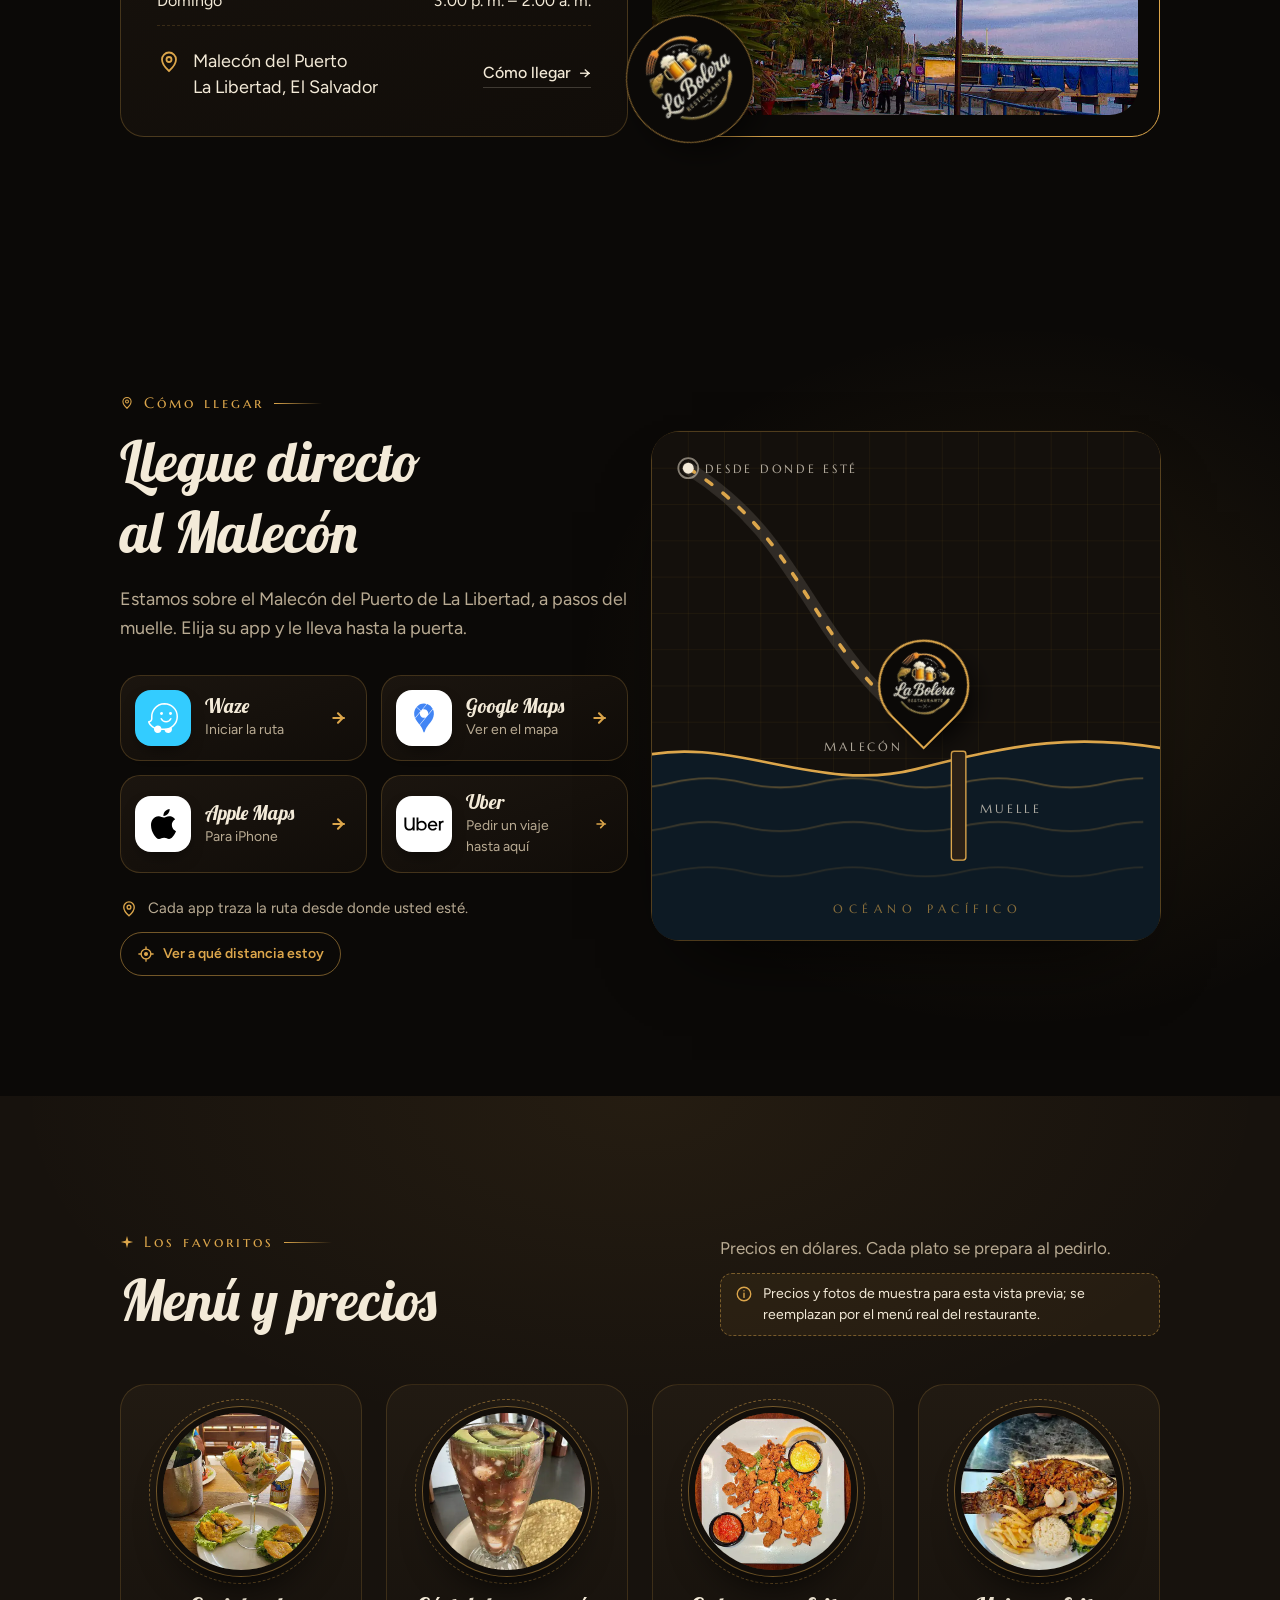
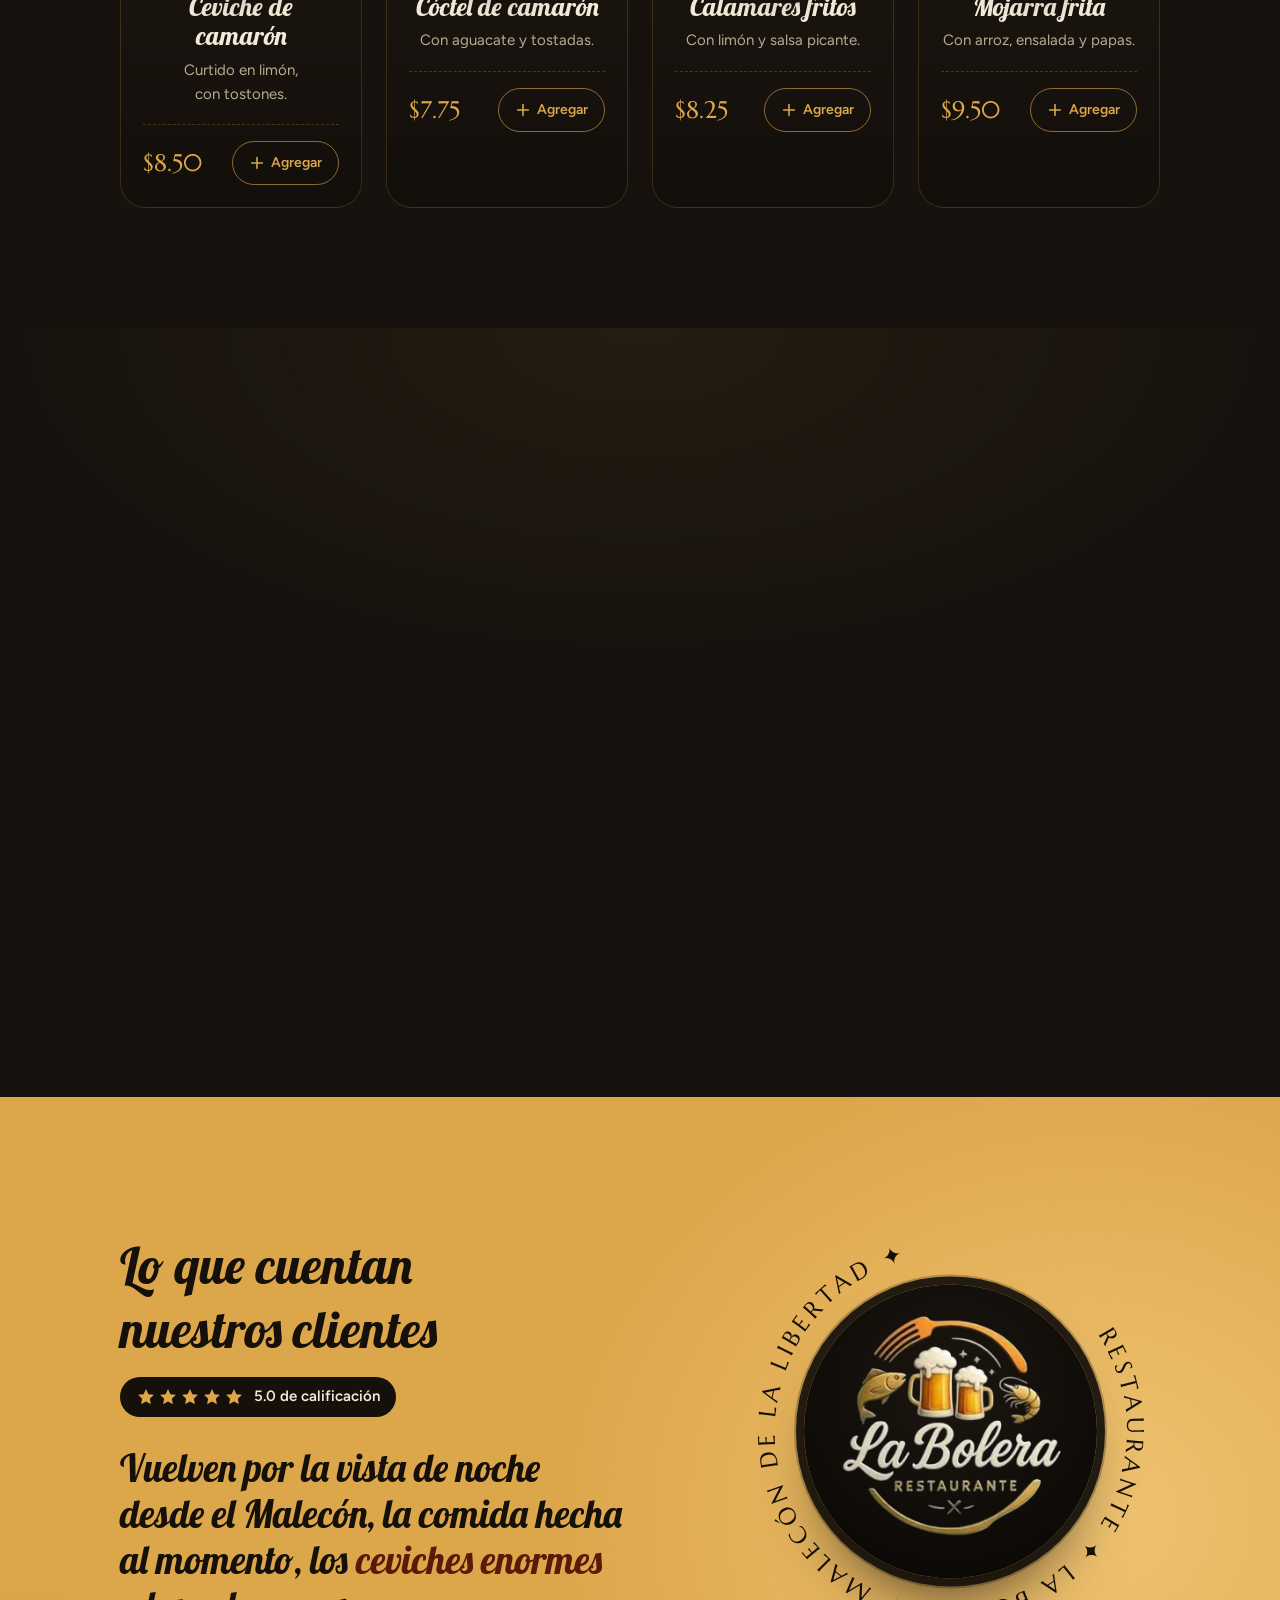
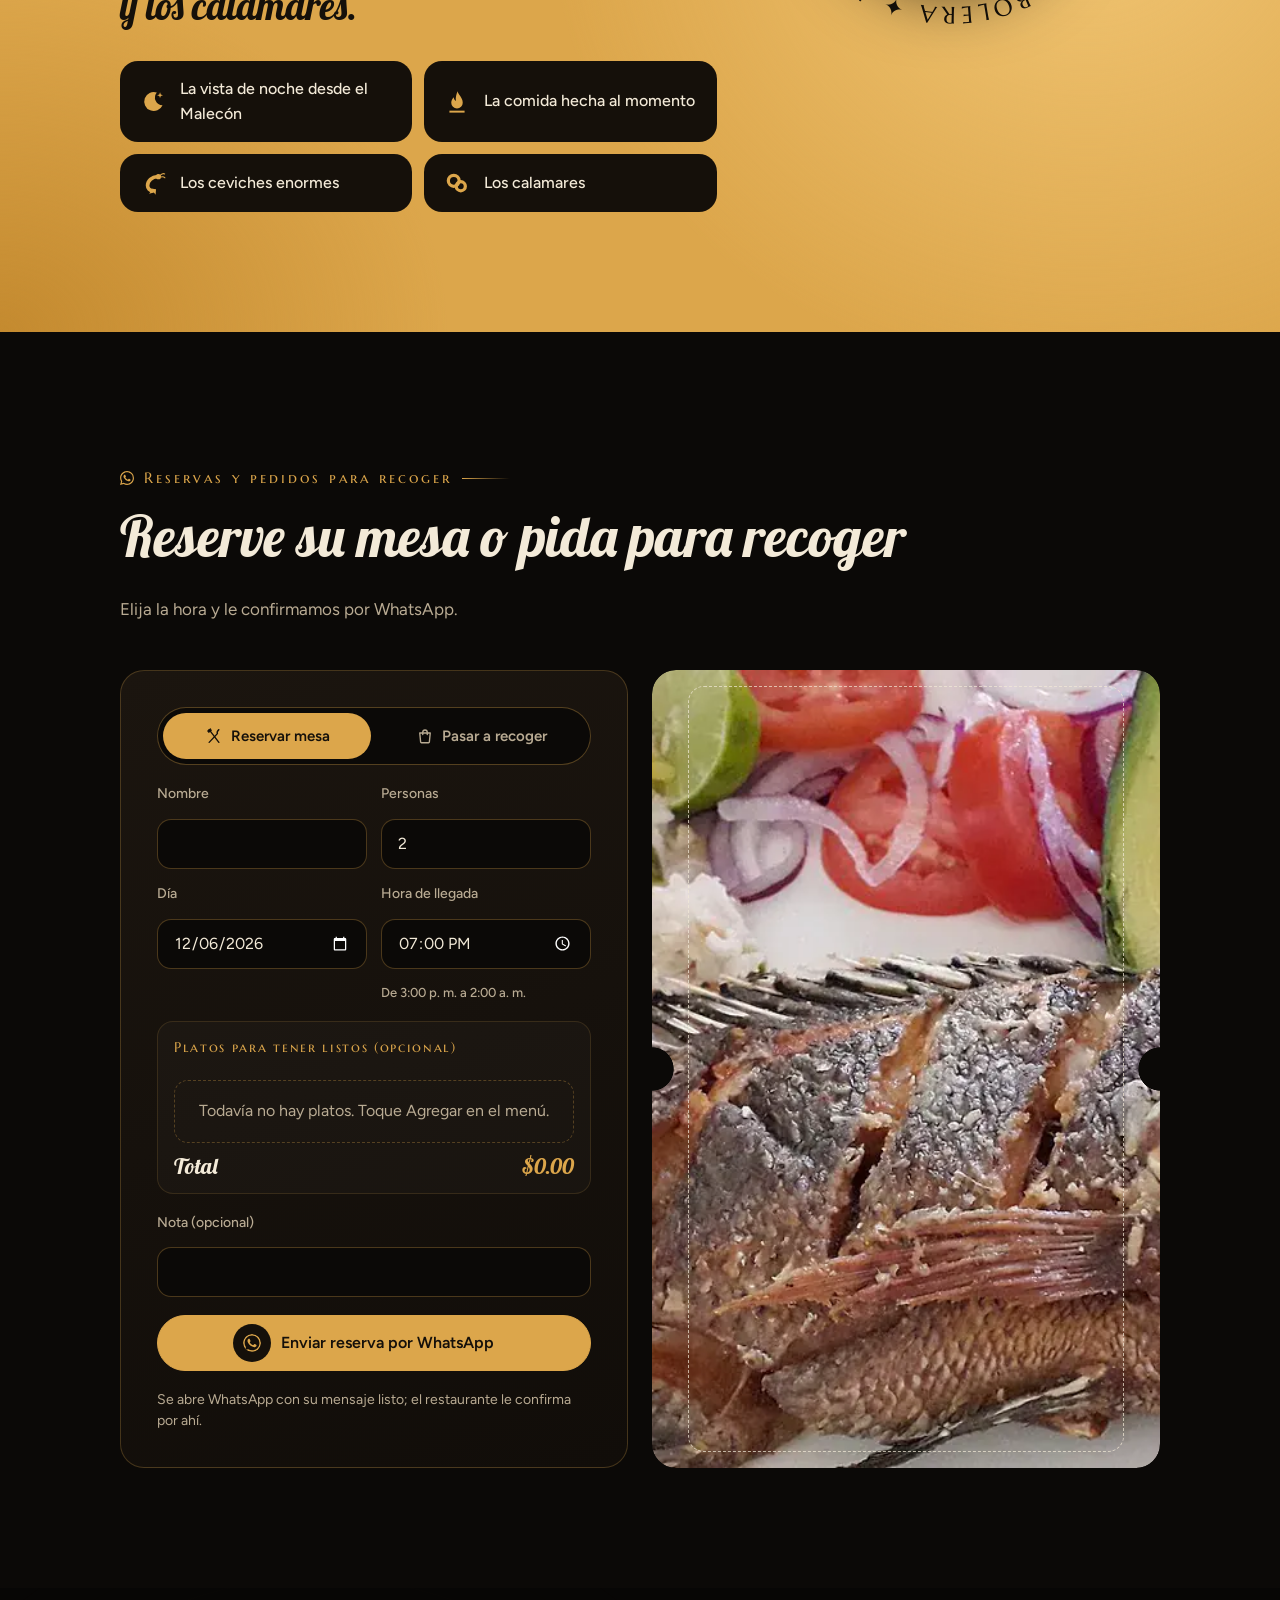
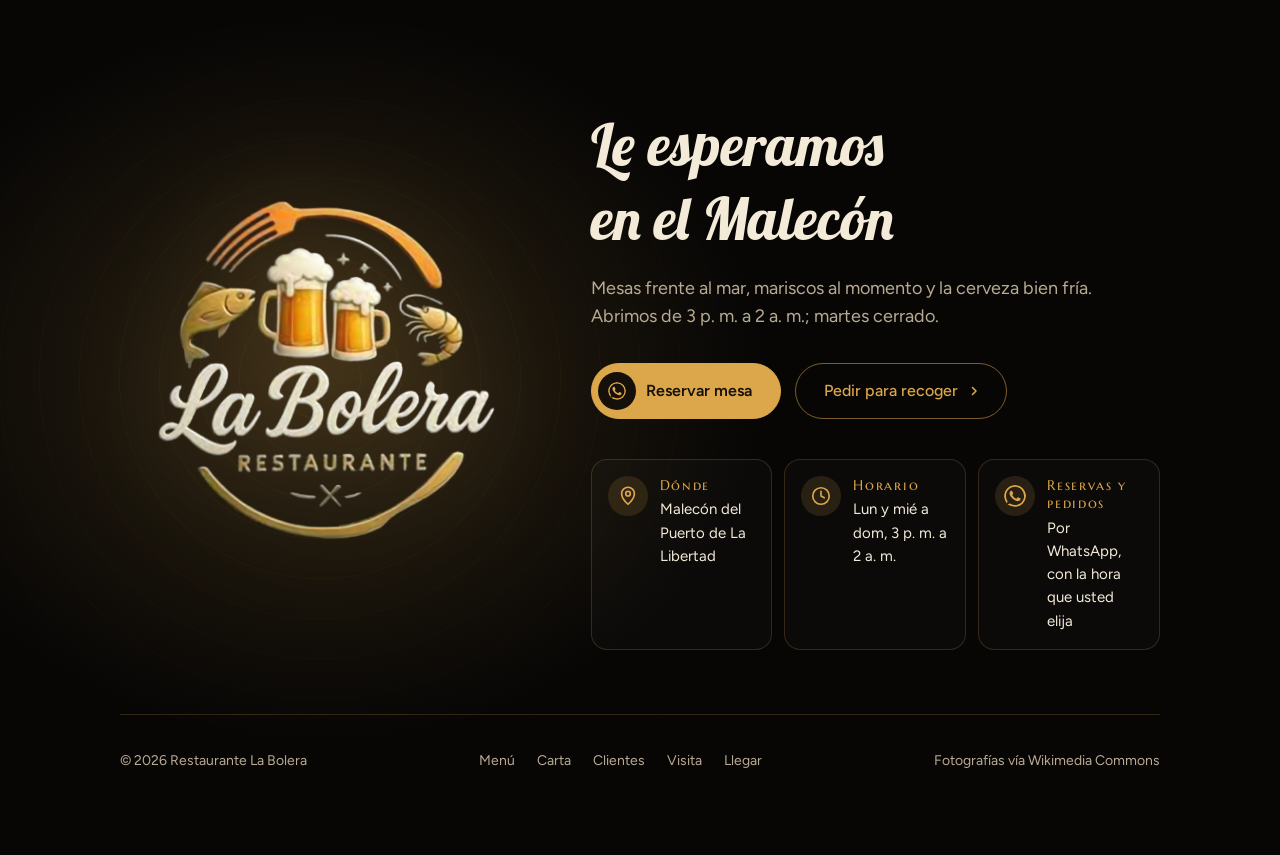
==== commit 07a51a13: "Ajustes en teléfono: portada, quitar platos y formulario - Portada más corta en el teléfono: composi" ====
--- a/index.html
+++ b/index.html
@@ -121,7 +121,7 @@
   .orb--main { inset: 9%; }
   .orb--main .orb__img { box-shadow: 0 0 0 8px var(--p-bg), 0 0 0 9px rgba(220, 166, 75, .55), 0 40px 90px -30px rgba(0, 0, 0, .9); }
   .orb--main .orb__img img { transform: scale(1.12); object-position: 50% var(--op, 45%); }
-  .orb__ring { position: absolute; inset: -9%; width: 118%; height: 118%; overflow: visible; animation: spin 60s linear infinite; }
+  .orb__ring { position: absolute; left: -9%; top: -9%; width: 118% !important; height: auto !important; aspect-ratio: 1; overflow: visible; animation: spin 60s linear infinite; }
   .orb__ring-line { fill: none; stroke: var(--gold); stroke-width: 2.4; stroke-dasharray: 84 16; stroke-dashoffset: 0; stroke-linecap: round; }
   .orb__fork { fill: none; stroke: var(--gold); stroke-width: .8; stroke-linecap: round; }
   @keyframes spin { to { transform: rotate(360deg); } }
@@ -163,6 +163,12 @@
     .lb-hero h1 { max-width: 16ch; }
   }
   @media (max-width: 639px) {
+    .hero.lb-hero { padding-bottom: 56px; }
+    .lb-hero__grid { gap: 28px; }
+    .lb-hero__art { width: min(86%, 300px); }
+    .orb--a { width: 32%; left: -6%; bottom: 8%; }
+    .orb--b { width: 26%; right: -6%; top: 4%; }
+    .lb-hero__facts { margin-top: 24px; }
     .lb-hero__logo { width: 112px; }
     .lb-hero h1 { font-size: 40px; }
     .lb-hero__lead { font-size: 17px; }
@@ -217,7 +223,13 @@
   .add-btn { display: inline-flex; align-items: center; gap: 6px; min-height: 44px; padding: 0 16px; border-radius: 999px; border: 1px solid rgba(220, 166, 75, .6); background: transparent; color: var(--gold); font: 600 14px/1 var(--font-text); cursor: pointer; transition: background 200ms, color 200ms, transform 160ms; }
   .add-btn svg { width: 16px; height: 16px; }
   .add-btn:hover, .add-btn.is-added { background: var(--gold); color: #15100a; }
-  .add-btn:active, .add-icon:active { transform: scale(.94); }
+  .add-btn:active, .add-icon:active, .sub-icon:active, .stepper__btn:active { transform: scale(.94); }
+  .stepper { display: inline-flex; align-items: center; gap: 4px; padding: 3px; border-radius: 999px; background: var(--gold); color: #15100a; }
+  .stepper[hidden], .sub-icon[hidden], .row-ctl__n[hidden] { display: none; }
+  .stepper__btn { display: grid; place-items: center; width: 40px; height: 40px; border: 0; border-radius: 50%; background: rgba(21, 16, 10, .12); color: #15100a; cursor: pointer; transition: background 200ms, transform 160ms; }
+  .stepper__btn:hover { background: rgba(21, 16, 10, .22); }
+  .stepper__btn svg { width: 16px; height: 16px; }
+  .stepper__n { min-width: 24px; text-align: center; font: 600 16px/1 var(--font-text); font-variant-numeric: tabular-nums; }
   @media (max-width: 1100px) { .dishes { grid-template-columns: repeat(2, minmax(0, 1fr)); } }
   @media (max-width: 639px) { .dishes { gap: 14px; } .dish { padding: 18px 12px 14px; } .dish__name { font-size: 21px; } .dish__desc { font-size: 14px; }
     .dish__foot { flex-direction: column; gap: 10px; } .add-btn { width: 100%; justify-content: center; } }
@@ -228,7 +240,12 @@
   .carta-group__photo img { width: 100%; height: 100%; object-fit: cover; }
   .carta-group__label { display: flex; align-items: center; gap: 10px; margin: 0; color: var(--gold); font: 400 18px/1.2 var(--font-caps); letter-spacing: .12em; }
   .carta-group__label .ic { font-size: 26px; --bg: var(--p-surface); }
-  .rows--menu > li { grid-template-columns: minmax(0, 1fr) auto 44px; align-items: center; min-height: 52px; padding-block: 0; border-bottom: 1px dashed rgba(220, 166, 75, .18); }
+  .row-ctl { display: inline-flex; align-items: center; gap: 2px; justify-self: end; }
+  .row-ctl__n { min-width: 22px; text-align: center; color: var(--cream); font-weight: 600; font-variant-numeric: tabular-nums; }
+  .sub-icon { display: grid; place-items: center; width: 44px; height: 44px; border: 1px solid rgba(220, 166, 75, .45); border-radius: 50%; background: none; color: var(--gold); cursor: pointer; transition: background 200ms, color 200ms, transform 160ms; }
+  .sub-icon:hover { background: rgba(220, 166, 75, .15); }
+  .sub-icon svg { width: 18px; height: 18px; }
+  .rows--menu > li { grid-template-columns: minmax(0, 1fr) auto auto; align-items: center; min-height: 52px; padding-block: 0; border-bottom: 1px dashed rgba(220, 166, 75, .18); }
   .rows--menu > li:first-child { padding-top: 0; }
   .rows--menu .rows__name { color: var(--cream); font-weight: 500; }
   .rows--menu .rows__value { color: var(--gold); font-variant-numeric: tabular-nums; }
@@ -296,7 +313,12 @@
   .frame-ticket > img { position: absolute; inset: 0; width: 100%; height: 100%; object-fit: cover; }
   .frame-ticket::after { content: ""; position: absolute; inset: 16px 36px; border: 1.5px dashed rgba(243, 234, 216, .7); border-radius: 16px; pointer-events: none; z-index: 2; }
   @media (max-width: 1023px) { .frame-ticket { min-height: 300px; margin-top: 24px; } }
-  @media (max-width: 639px) { .order { padding: 22px; } .order__fields { grid-template-columns: 1fr; } }
+  .order .field { min-width: 0; }
+  .order .field input { display: block; min-width: 0; max-width: 100%; }
+  .order .field input[type="date"], .order .field input[type="time"] { -webkit-appearance: none; appearance: none; text-align: left; line-height: 50px; }
+  .order .field input::-webkit-date-and-time-value { text-align: left; margin: 0; }
+  .order .field input::-webkit-datetime-edit { padding: 0; }
+  @media (max-width: 639px) { .order { padding: 20px; } .order__fields { grid-template-columns: minmax(0, 1fr); } .order__list > li { grid-template-columns: minmax(0, 1fr) auto; } .order__line-total { grid-column: 2; } .order__qty { grid-row: 2; } }
 
   /* ---------- cierre ---------- */
   .lb-close { position: relative; overflow: hidden; background: radial-gradient(50% 60% at 25% 45%, rgba(220, 166, 75, .18), transparent 70%), #070605; }
@@ -556,7 +578,8 @@
               <p class="dish__name" data-i18n="iCevCam">Ceviche de camarón</p>
               <p class="dish__desc" data-i18n="dCevCam">Curtido en limón, con tostones.</p>
               <div class="dish__foot"><span class="dish__price" data-assumed>$8.50</span>
-                <button class="add-btn" type="button" data-add="cev-cam"><svg viewBox="0 0 18 18" aria-hidden="true"><path d="M9 3v12M3 9h12" stroke="currentColor" stroke-width="1.8" stroke-linecap="round"/></svg><span data-i18n="add">Agregar</span></button></div>
+                <button class="add-btn" type="button" data-add="cev-cam"><svg viewBox="0 0 18 18" aria-hidden="true"><path d="M9 3v12M3 9h12" stroke="currentColor" stroke-width="1.8" stroke-linecap="round"/></svg><span data-i18n="add">Agregar</span></button>
+                <div class="stepper" data-stepper="cev-cam" hidden><button class="stepper__btn" type="button" data-sub="cev-cam" aria-label="Quitar uno: Ceviche de camarón"><svg viewBox="0 0 18 18" aria-hidden="true"><path d="M3 9h12" stroke="currentColor" stroke-width="1.8" stroke-linecap="round"/></svg></button><output class="stepper__n" aria-live="polite">0</output><button class="stepper__btn" type="button" data-add="cev-cam" data-plus aria-label="Agregar uno: Ceviche de camarón"><svg viewBox="0 0 18 18" aria-hidden="true"><path d="M9 3v12M3 9h12" stroke="currentColor" stroke-width="1.8" stroke-linecap="round"/></svg></button></div></div>
             </div>
           </article>
           <article class="dish" data-reveal style="--i: 1">
@@ -565,7 +588,8 @@
               <p class="dish__name" data-i18n="iCocCam">Cóctel de camarón</p>
               <p class="dish__desc" data-i18n="dCocCam">Con aguacate y tostadas.</p>
               <div class="dish__foot"><span class="dish__price" data-assumed>$7.75</span>
-                <button class="add-btn" type="button" data-add="coc-cam"><svg viewBox="0 0 18 18" aria-hidden="true"><path d="M9 3v12M3 9h12" stroke="currentColor" stroke-width="1.8" stroke-linecap="round"/></svg><span data-i18n="add">Agregar</span></button></div>
+                <button class="add-btn" type="button" data-add="coc-cam"><svg viewBox="0 0 18 18" aria-hidden="true"><path d="M9 3v12M3 9h12" stroke="currentColor" stroke-width="1.8" stroke-linecap="round"/></svg><span data-i18n="add">Agregar</span></button>
+                <div class="stepper" data-stepper="coc-cam" hidden><button class="stepper__btn" type="button" data-sub="coc-cam" aria-label="Quitar uno: Cóctel de camarón"><svg viewBox="0 0 18 18" aria-hidden="true"><path d="M3 9h12" stroke="currentColor" stroke-width="1.8" stroke-linecap="round"/></svg></button><output class="stepper__n" aria-live="polite">0</output><button class="stepper__btn" type="button" data-add="coc-cam" data-plus aria-label="Agregar uno: Cóctel de camarón"><svg viewBox="0 0 18 18" aria-hidden="true"><path d="M9 3v12M3 9h12" stroke="currentColor" stroke-width="1.8" stroke-linecap="round"/></svg></button></div></div>
             </div>
           </article>
           <article class="dish" data-reveal style="--i: 2">
@@ -574,7 +598,8 @@
               <p class="dish__name" data-i18n="iCalam">Calamares fritos</p>
               <p class="dish__desc" data-i18n="dCalam">Con limón y salsa picante.</p>
               <div class="dish__foot"><span class="dish__price" data-assumed>$8.25</span>
-                <button class="add-btn" type="button" data-add="calam"><svg viewBox="0 0 18 18" aria-hidden="true"><path d="M9 3v12M3 9h12" stroke="currentColor" stroke-width="1.8" stroke-linecap="round"/></svg><span data-i18n="add">Agregar</span></button></div>
+                <button class="add-btn" type="button" data-add="calam"><svg viewBox="0 0 18 18" aria-hidden="true"><path d="M9 3v12M3 9h12" stroke="currentColor" stroke-width="1.8" stroke-linecap="round"/></svg><span data-i18n="add">Agregar</span></button>
+                <div class="stepper" data-stepper="calam" hidden><button class="stepper__btn" type="button" data-sub="calam" aria-label="Quitar uno: Calamares fritos"><svg viewBox="0 0 18 18" aria-hidden="true"><path d="M3 9h12" stroke="currentColor" stroke-width="1.8" stroke-linecap="round"/></svg></button><output class="stepper__n" aria-live="polite">0</output><button class="stepper__btn" type="button" data-add="calam" data-plus aria-label="Agregar uno: Calamares fritos"><svg viewBox="0 0 18 18" aria-hidden="true"><path d="M9 3v12M3 9h12" stroke="currentColor" stroke-width="1.8" stroke-linecap="round"/></svg></button></div></div>
             </div>
           </article>
           <article class="dish" data-reveal style="--i: 3">
@@ -583,7 +608,8 @@
               <p class="dish__name" data-i18n="iMoj">Mojarra frita</p>
               <p class="dish__desc" data-i18n="dMoj">Con arroz, ensalada y papas.</p>
               <div class="dish__foot"><span class="dish__price" data-assumed>$9.50</span>
-                <button class="add-btn" type="button" data-add="moj"><svg viewBox="0 0 18 18" aria-hidden="true"><path d="M9 3v12M3 9h12" stroke="currentColor" stroke-width="1.8" stroke-linecap="round"/></svg><span data-i18n="add">Agregar</span></button></div>
+                <button class="add-btn" type="button" data-add="moj"><svg viewBox="0 0 18 18" aria-hidden="true"><path d="M9 3v12M3 9h12" stroke="currentColor" stroke-width="1.8" stroke-linecap="round"/></svg><span data-i18n="add">Agregar</span></button>
+                <div class="stepper" data-stepper="moj" hidden><button class="stepper__btn" type="button" data-sub="moj" aria-label="Quitar uno: Mojarra frita"><svg viewBox="0 0 18 18" aria-hidden="true"><path d="M3 9h12" stroke="currentColor" stroke-width="1.8" stroke-linecap="round"/></svg></button><output class="stepper__n" aria-live="polite">0</output><button class="stepper__btn" type="button" data-add="moj" data-plus aria-label="Agregar uno: Mojarra frita"><svg viewBox="0 0 18 18" aria-hidden="true"><path d="M9 3v12M3 9h12" stroke="currentColor" stroke-width="1.8" stroke-linecap="round"/></svg></button></div></div>
             </div>
           </article>
       </div>
@@ -603,11 +629,11 @@
             <p class="carta-group__label"><svg class="ic" viewBox="0 0 24 24" aria-hidden="true"><use href="#i-shrimp"/></svg><span data-i18n="gCev">Ceviches y cócteles</span></p>
           </div>
           <ul class="rows rows--menu">
-              <li><span class="rows__name" data-i18n="iCevPes">Ceviche de pescado</span><span class="rows__value" data-assumed>$7.25</span><button class="add-icon" type="button" data-add="cev-pes" aria-label="Agregar Ceviche de pescado"><svg viewBox="0 0 18 18" aria-hidden="true"><path d="M9 3v12M3 9h12" stroke="currentColor" stroke-width="1.8" stroke-linecap="round"/></svg></button></li>
-              <li><span class="rows__name" data-i18n="iCevMix">Ceviche mixto</span><span class="rows__value" data-assumed>$9.75</span><button class="add-icon" type="button" data-add="cev-mix" aria-label="Agregar Ceviche mixto"><svg viewBox="0 0 18 18" aria-hidden="true"><path d="M9 3v12M3 9h12" stroke="currentColor" stroke-width="1.8" stroke-linecap="round"/></svg></button></li>
-              <li><span class="rows__name" data-i18n="iCevCon">Ceviche de concha negra</span><span class="rows__value" data-assumed>$10.50</span><button class="add-icon" type="button" data-add="cev-con" aria-label="Agregar Ceviche de concha negra"><svg viewBox="0 0 18 18" aria-hidden="true"><path d="M9 3v12M3 9h12" stroke="currentColor" stroke-width="1.8" stroke-linecap="round"/></svg></button></li>
-              <li><span class="rows__name" data-i18n="iCocCon">Cóctel de conchas</span><span class="rows__value" data-assumed>$9.25</span><button class="add-icon" type="button" data-add="coc-con" aria-label="Agregar Cóctel de conchas"><svg viewBox="0 0 18 18" aria-hidden="true"><path d="M9 3v12M3 9h12" stroke="currentColor" stroke-width="1.8" stroke-linecap="round"/></svg></button></li>
-              <li><span class="rows__name" data-i18n="iCamp">Campechana</span><span class="rows__value" data-assumed>$10.75</span><button class="add-icon" type="button" data-add="camp" aria-label="Agregar Campechana"><svg viewBox="0 0 18 18" aria-hidden="true"><path d="M9 3v12M3 9h12" stroke="currentColor" stroke-width="1.8" stroke-linecap="round"/></svg></button></li>
+              <li><span class="rows__name" data-i18n="iCevPes">Ceviche de pescado</span><span class="rows__value" data-assumed>$7.25</span><span class="row-ctl"><button class="sub-icon" type="button" data-sub="cev-pes" aria-label="Quitar uno: Ceviche de pescado" hidden><svg viewBox="0 0 18 18" aria-hidden="true"><path d="M3 9h12" stroke="currentColor" stroke-width="1.8" stroke-linecap="round"/></svg></button><output class="row-ctl__n" data-row-n="cev-pes" hidden>0</output><button class="add-icon" type="button" data-add="cev-pes" aria-label="Agregar Ceviche de pescado"><svg viewBox="0 0 18 18" aria-hidden="true"><path d="M9 3v12M3 9h12" stroke="currentColor" stroke-width="1.8" stroke-linecap="round"/></svg></button></span></li>
+              <li><span class="rows__name" data-i18n="iCevMix">Ceviche mixto</span><span class="rows__value" data-assumed>$9.75</span><span class="row-ctl"><button class="sub-icon" type="button" data-sub="cev-mix" aria-label="Quitar uno: Ceviche mixto" hidden><svg viewBox="0 0 18 18" aria-hidden="true"><path d="M3 9h12" stroke="currentColor" stroke-width="1.8" stroke-linecap="round"/></svg></button><output class="row-ctl__n" data-row-n="cev-mix" hidden>0</output><button class="add-icon" type="button" data-add="cev-mix" aria-label="Agregar Ceviche mixto"><svg viewBox="0 0 18 18" aria-hidden="true"><path d="M9 3v12M3 9h12" stroke="currentColor" stroke-width="1.8" stroke-linecap="round"/></svg></button></span></li>
+              <li><span class="rows__name" data-i18n="iCevCon">Ceviche de concha negra</span><span class="rows__value" data-assumed>$10.50</span><span class="row-ctl"><button class="sub-icon" type="button" data-sub="cev-con" aria-label="Quitar uno: Ceviche de concha negra" hidden><svg viewBox="0 0 18 18" aria-hidden="true"><path d="M3 9h12" stroke="currentColor" stroke-width="1.8" stroke-linecap="round"/></svg></button><output class="row-ctl__n" data-row-n="cev-con" hidden>0</output><button class="add-icon" type="button" data-add="cev-con" aria-label="Agregar Ceviche de concha negra"><svg viewBox="0 0 18 18" aria-hidden="true"><path d="M9 3v12M3 9h12" stroke="currentColor" stroke-width="1.8" stroke-linecap="round"/></svg></button></span></li>
+              <li><span class="rows__name" data-i18n="iCocCon">Cóctel de conchas</span><span class="rows__value" data-assumed>$9.25</span><span class="row-ctl"><button class="sub-icon" type="button" data-sub="coc-con" aria-label="Quitar uno: Cóctel de conchas" hidden><svg viewBox="0 0 18 18" aria-hidden="true"><path d="M3 9h12" stroke="currentColor" stroke-width="1.8" stroke-linecap="round"/></svg></button><output class="row-ctl__n" data-row-n="coc-con" hidden>0</output><button class="add-icon" type="button" data-add="coc-con" aria-label="Agregar Cóctel de conchas"><svg viewBox="0 0 18 18" aria-hidden="true"><path d="M9 3v12M3 9h12" stroke="currentColor" stroke-width="1.8" stroke-linecap="round"/></svg></button></span></li>
+              <li><span class="rows__name" data-i18n="iCamp">Campechana</span><span class="rows__value" data-assumed>$10.75</span><span class="row-ctl"><button class="sub-icon" type="button" data-sub="camp" aria-label="Quitar uno: Campechana" hidden><svg viewBox="0 0 18 18" aria-hidden="true"><path d="M3 9h12" stroke="currentColor" stroke-width="1.8" stroke-linecap="round"/></svg></button><output class="row-ctl__n" data-row-n="camp" hidden>0</output><button class="add-icon" type="button" data-add="camp" aria-label="Agregar Campechana"><svg viewBox="0 0 18 18" aria-hidden="true"><path d="M9 3v12M3 9h12" stroke="currentColor" stroke-width="1.8" stroke-linecap="round"/></svg></button></span></li>
           </ul>
         </div>
         <div class="carta-group span-4" data-reveal>
@@ -616,11 +642,11 @@
             <p class="carta-group__label"><svg class="ic" viewBox="0 0 24 24" aria-hidden="true"><use href="#i-fish"/></svg><span data-i18n="gMain">Platos fuertes</span></p>
           </div>
           <ul class="rows rows--menu">
-              <li><span class="rows__name" data-i18n="iPargo">Pargo entero frito</span><span class="rows__value" data-assumed>$13.75</span><button class="add-icon" type="button" data-add="pargo" aria-label="Agregar Pargo entero frito"><svg viewBox="0 0 18 18" aria-hidden="true"><path d="M9 3v12M3 9h12" stroke="currentColor" stroke-width="1.8" stroke-linecap="round"/></svg></button></li>
-              <li><span class="rows__name" data-i18n="iAjillo">Camarones al ajillo</span><span class="rows__value" data-assumed>$10.25</span><button class="add-icon" type="button" data-add="ajillo" aria-label="Agregar Camarones al ajillo"><svg viewBox="0 0 18 18" aria-hidden="true"><path d="M9 3v12M3 9h12" stroke="currentColor" stroke-width="1.8" stroke-linecap="round"/></svg></button></li>
-              <li><span class="rows__name" data-i18n="iEmp">Camarones empanizados</span><span class="rows__value" data-assumed>$9.75</span><button class="add-icon" type="button" data-add="emp" aria-label="Agregar Camarones empanizados"><svg viewBox="0 0 18 18" aria-hidden="true"><path d="M9 3v12M3 9h12" stroke="currentColor" stroke-width="1.8" stroke-linecap="round"/></svg></button></li>
-              <li><span class="rows__name" data-i18n="iSopa">Sopa de mariscos</span><span class="rows__value" data-assumed>$11.25</span><button class="add-icon" type="button" data-add="sopa" aria-label="Agregar Sopa de mariscos"><svg viewBox="0 0 18 18" aria-hidden="true"><path d="M9 3v12M3 9h12" stroke="currentColor" stroke-width="1.8" stroke-linecap="round"/></svg></button></li>
-              <li><span class="rows__name" data-i18n="iMarisc">Mariscada en crema</span><span class="rows__value" data-assumed>$15.50</span><button class="add-icon" type="button" data-add="marisc" aria-label="Agregar Mariscada en crema"><svg viewBox="0 0 18 18" aria-hidden="true"><path d="M9 3v12M3 9h12" stroke="currentColor" stroke-width="1.8" stroke-linecap="round"/></svg></button></li>
+              <li><span class="rows__name" data-i18n="iPargo">Pargo entero frito</span><span class="rows__value" data-assumed>$13.75</span><span class="row-ctl"><button class="sub-icon" type="button" data-sub="pargo" aria-label="Quitar uno: Pargo entero frito" hidden><svg viewBox="0 0 18 18" aria-hidden="true"><path d="M3 9h12" stroke="currentColor" stroke-width="1.8" stroke-linecap="round"/></svg></button><output class="row-ctl__n" data-row-n="pargo" hidden>0</output><button class="add-icon" type="button" data-add="pargo" aria-label="Agregar Pargo entero frito"><svg viewBox="0 0 18 18" aria-hidden="true"><path d="M9 3v12M3 9h12" stroke="currentColor" stroke-width="1.8" stroke-linecap="round"/></svg></button></span></li>
+              <li><span class="rows__name" data-i18n="iAjillo">Camarones al ajillo</span><span class="rows__value" data-assumed>$10.25</span><span class="row-ctl"><button class="sub-icon" type="button" data-sub="ajillo" aria-label="Quitar uno: Camarones al ajillo" hidden><svg viewBox="0 0 18 18" aria-hidden="true"><path d="M3 9h12" stroke="currentColor" stroke-width="1.8" stroke-linecap="round"/></svg></button><output class="row-ctl__n" data-row-n="ajillo" hidden>0</output><button class="add-icon" type="button" data-add="ajillo" aria-label="Agregar Camarones al ajillo"><svg viewBox="0 0 18 18" aria-hidden="true"><path d="M9 3v12M3 9h12" stroke="currentColor" stroke-width="1.8" stroke-linecap="round"/></svg></button></span></li>
+              <li><span class="rows__name" data-i18n="iEmp">Camarones empanizados</span><span class="rows__value" data-assumed>$9.75</span><span class="row-ctl"><button class="sub-icon" type="button" data-sub="emp" aria-label="Quitar uno: Camarones empanizados" hidden><svg viewBox="0 0 18 18" aria-hidden="true"><path d="M3 9h12" stroke="currentColor" stroke-width="1.8" stroke-linecap="round"/></svg></button><output class="row-ctl__n" data-row-n="emp" hidden>0</output><button class="add-icon" type="button" data-add="emp" aria-label="Agregar Camarones empanizados"><svg viewBox="0 0 18 18" aria-hidden="true"><path d="M9 3v12M3 9h12" stroke="currentColor" stroke-width="1.8" stroke-linecap="round"/></svg></button></span></li>
+              <li><span class="rows__name" data-i18n="iSopa">Sopa de mariscos</span><span class="rows__value" data-assumed>$11.25</span><span class="row-ctl"><button class="sub-icon" type="button" data-sub="sopa" aria-label="Quitar uno: Sopa de mariscos" hidden><svg viewBox="0 0 18 18" aria-hidden="true"><path d="M3 9h12" stroke="currentColor" stroke-width="1.8" stroke-linecap="round"/></svg></button><output class="row-ctl__n" data-row-n="sopa" hidden>0</output><button class="add-icon" type="button" data-add="sopa" aria-label="Agregar Sopa de mariscos"><svg viewBox="0 0 18 18" aria-hidden="true"><path d="M9 3v12M3 9h12" stroke="currentColor" stroke-width="1.8" stroke-linecap="round"/></svg></button></span></li>
+              <li><span class="rows__name" data-i18n="iMarisc">Mariscada en crema</span><span class="rows__value" data-assumed>$15.50</span><span class="row-ctl"><button class="sub-icon" type="button" data-sub="marisc" aria-label="Quitar uno: Mariscada en crema" hidden><svg viewBox="0 0 18 18" aria-hidden="true"><path d="M3 9h12" stroke="currentColor" stroke-width="1.8" stroke-linecap="round"/></svg></button><output class="row-ctl__n" data-row-n="marisc" hidden>0</output><button class="add-icon" type="button" data-add="marisc" aria-label="Agregar Mariscada en crema"><svg viewBox="0 0 18 18" aria-hidden="true"><path d="M9 3v12M3 9h12" stroke="currentColor" stroke-width="1.8" stroke-linecap="round"/></svg></button></span></li>
           </ul>
         </div>
         <div class="carta-group span-4" data-reveal>
@@ -629,11 +655,11 @@
             <p class="carta-group__label"><svg class="ic" viewBox="0 0 24 30" aria-hidden="true"><use href="#i-mug"/></svg><span data-i18n="gDrinks">Bebidas</span></p>
           </div>
           <ul class="rows rows--menu">
-              <li><span class="rows__name" data-i18n="iMich">Michelada</span><span class="rows__value" data-assumed>$3.50</span><button class="add-icon" type="button" data-add="mich" aria-label="Agregar Michelada"><svg viewBox="0 0 18 18" aria-hidden="true"><path d="M9 3v12M3 9h12" stroke="currentColor" stroke-width="1.8" stroke-linecap="round"/></svg></button></li>
-              <li><span class="rows__name" data-i18n="iBeer">Cerveza nacional</span><span class="rows__value" data-assumed>$2.25</span><button class="add-icon" type="button" data-add="beer" aria-label="Agregar Cerveza nacional"><svg viewBox="0 0 18 18" aria-hidden="true"><path d="M9 3v12M3 9h12" stroke="currentColor" stroke-width="1.8" stroke-linecap="round"/></svg></button></li>
-              <li><span class="rows__name" data-i18n="iLim">Limonada</span><span class="rows__value" data-assumed>$1.85</span><button class="add-icon" type="button" data-add="lim" aria-label="Agregar Limonada"><svg viewBox="0 0 18 18" aria-hidden="true"><path d="M9 3v12M3 9h12" stroke="currentColor" stroke-width="1.8" stroke-linecap="round"/></svg></button></li>
-              <li><span class="rows__name" data-i18n="iCoco">Coco helado</span><span class="rows__value" data-assumed>$2.00</span><button class="add-icon" type="button" data-add="coco" aria-label="Agregar Coco helado"><svg viewBox="0 0 18 18" aria-hidden="true"><path d="M9 3v12M3 9h12" stroke="currentColor" stroke-width="1.8" stroke-linecap="round"/></svg></button></li>
-              <li><span class="rows__name" data-i18n="iSoda">Refresco</span><span class="rows__value" data-assumed>$1.25</span><button class="add-icon" type="button" data-add="soda" aria-label="Agregar Refresco"><svg viewBox="0 0 18 18" aria-hidden="true"><path d="M9 3v12M3 9h12" stroke="currentColor" stroke-width="1.8" stroke-linecap="round"/></svg></button></li>
+              <li><span class="rows__name" data-i18n="iMich">Michelada</span><span class="rows__value" data-assumed>$3.50</span><span class="row-ctl"><button class="sub-icon" type="button" data-sub="mich" aria-label="Quitar uno: Michelada" hidden><svg viewBox="0 0 18 18" aria-hidden="true"><path d="M3 9h12" stroke="currentColor" stroke-width="1.8" stroke-linecap="round"/></svg></button><output class="row-ctl__n" data-row-n="mich" hidden>0</output><button class="add-icon" type="button" data-add="mich" aria-label="Agregar Michelada"><svg viewBox="0 0 18 18" aria-hidden="true"><path d="M9 3v12M3 9h12" stroke="currentColor" stroke-width="1.8" stroke-linecap="round"/></svg></button></span></li>
+              <li><span class="rows__name" data-i18n="iBeer">Cerveza nacional</span><span class="rows__value" data-assumed>$2.25</span><span class="row-ctl"><button class="sub-icon" type="button" data-sub="beer" aria-label="Quitar uno: Cerveza nacional" hidden><svg viewBox="0 0 18 18" aria-hidden="true"><path d="M3 9h12" stroke="currentColor" stroke-width="1.8" stroke-linecap="round"/></svg></button><output class="row-ctl__n" data-row-n="beer" hidden>0</output><button class="add-icon" type="button" data-add="beer" aria-label="Agregar Cerveza nacional"><svg viewBox="0 0 18 18" aria-hidden="true"><path d="M9 3v12M3 9h12" stroke="currentColor" stroke-width="1.8" stroke-linecap="round"/></svg></button></span></li>
+              <li><span class="rows__name" data-i18n="iLim">Limonada</span><span class="rows__value" data-assumed>$1.85</span><span class="row-ctl"><button class="sub-icon" type="button" data-sub="lim" aria-label="Quitar uno: Limonada" hidden><svg viewBox="0 0 18 18" aria-hidden="true"><path d="M3 9h12" stroke="currentColor" stroke-width="1.8" stroke-linecap="round"/></svg></button><output class="row-ctl__n" data-row-n="lim" hidden>0</output><button class="add-icon" type="button" data-add="lim" aria-label="Agregar Limonada"><svg viewBox="0 0 18 18" aria-hidden="true"><path d="M9 3v12M3 9h12" stroke="currentColor" stroke-width="1.8" stroke-linecap="round"/></svg></button></span></li>
+              <li><span class="rows__name" data-i18n="iCoco">Coco helado</span><span class="rows__value" data-assumed>$2.00</span><span class="row-ctl"><button class="sub-icon" type="button" data-sub="coco" aria-label="Quitar uno: Coco helado" hidden><svg viewBox="0 0 18 18" aria-hidden="true"><path d="M3 9h12" stroke="currentColor" stroke-width="1.8" stroke-linecap="round"/></svg></button><output class="row-ctl__n" data-row-n="coco" hidden>0</output><button class="add-icon" type="button" data-add="coco" aria-label="Agregar Coco helado"><svg viewBox="0 0 18 18" aria-hidden="true"><path d="M9 3v12M3 9h12" stroke="currentColor" stroke-width="1.8" stroke-linecap="round"/></svg></button></span></li>
+              <li><span class="rows__name" data-i18n="iSoda">Refresco</span><span class="rows__value" data-assumed>$1.25</span><span class="row-ctl"><button class="sub-icon" type="button" data-sub="soda" aria-label="Quitar uno: Refresco" hidden><svg viewBox="0 0 18 18" aria-hidden="true"><path d="M3 9h12" stroke="currentColor" stroke-width="1.8" stroke-linecap="round"/></svg></button><output class="row-ctl__n" data-row-n="soda" hidden>0</output><button class="add-icon" type="button" data-add="soda" aria-label="Agregar Refresco"><svg viewBox="0 0 18 18" aria-hidden="true"><path d="M9 3v12M3 9h12" stroke="currentColor" stroke-width="1.8" stroke-linecap="round"/></svg></button></span></li>
           </ul>
         </div>
       </div>
